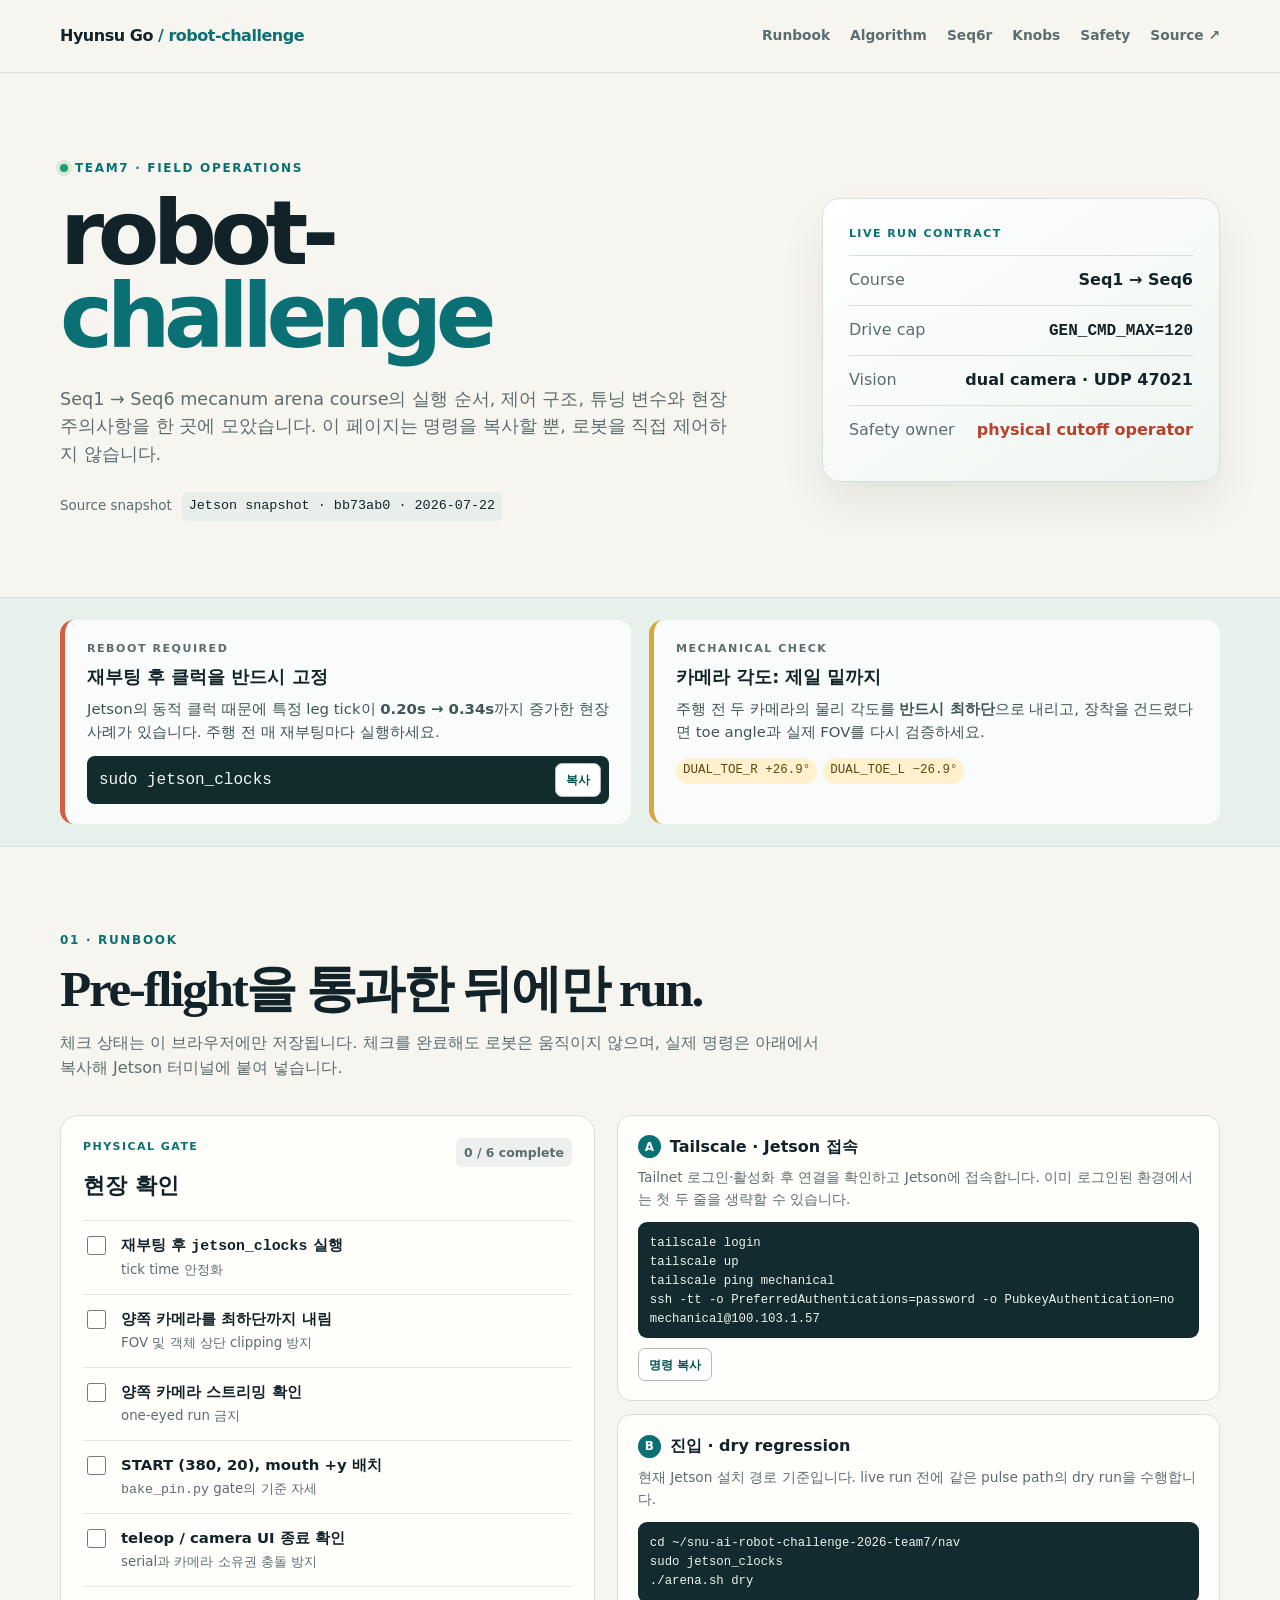
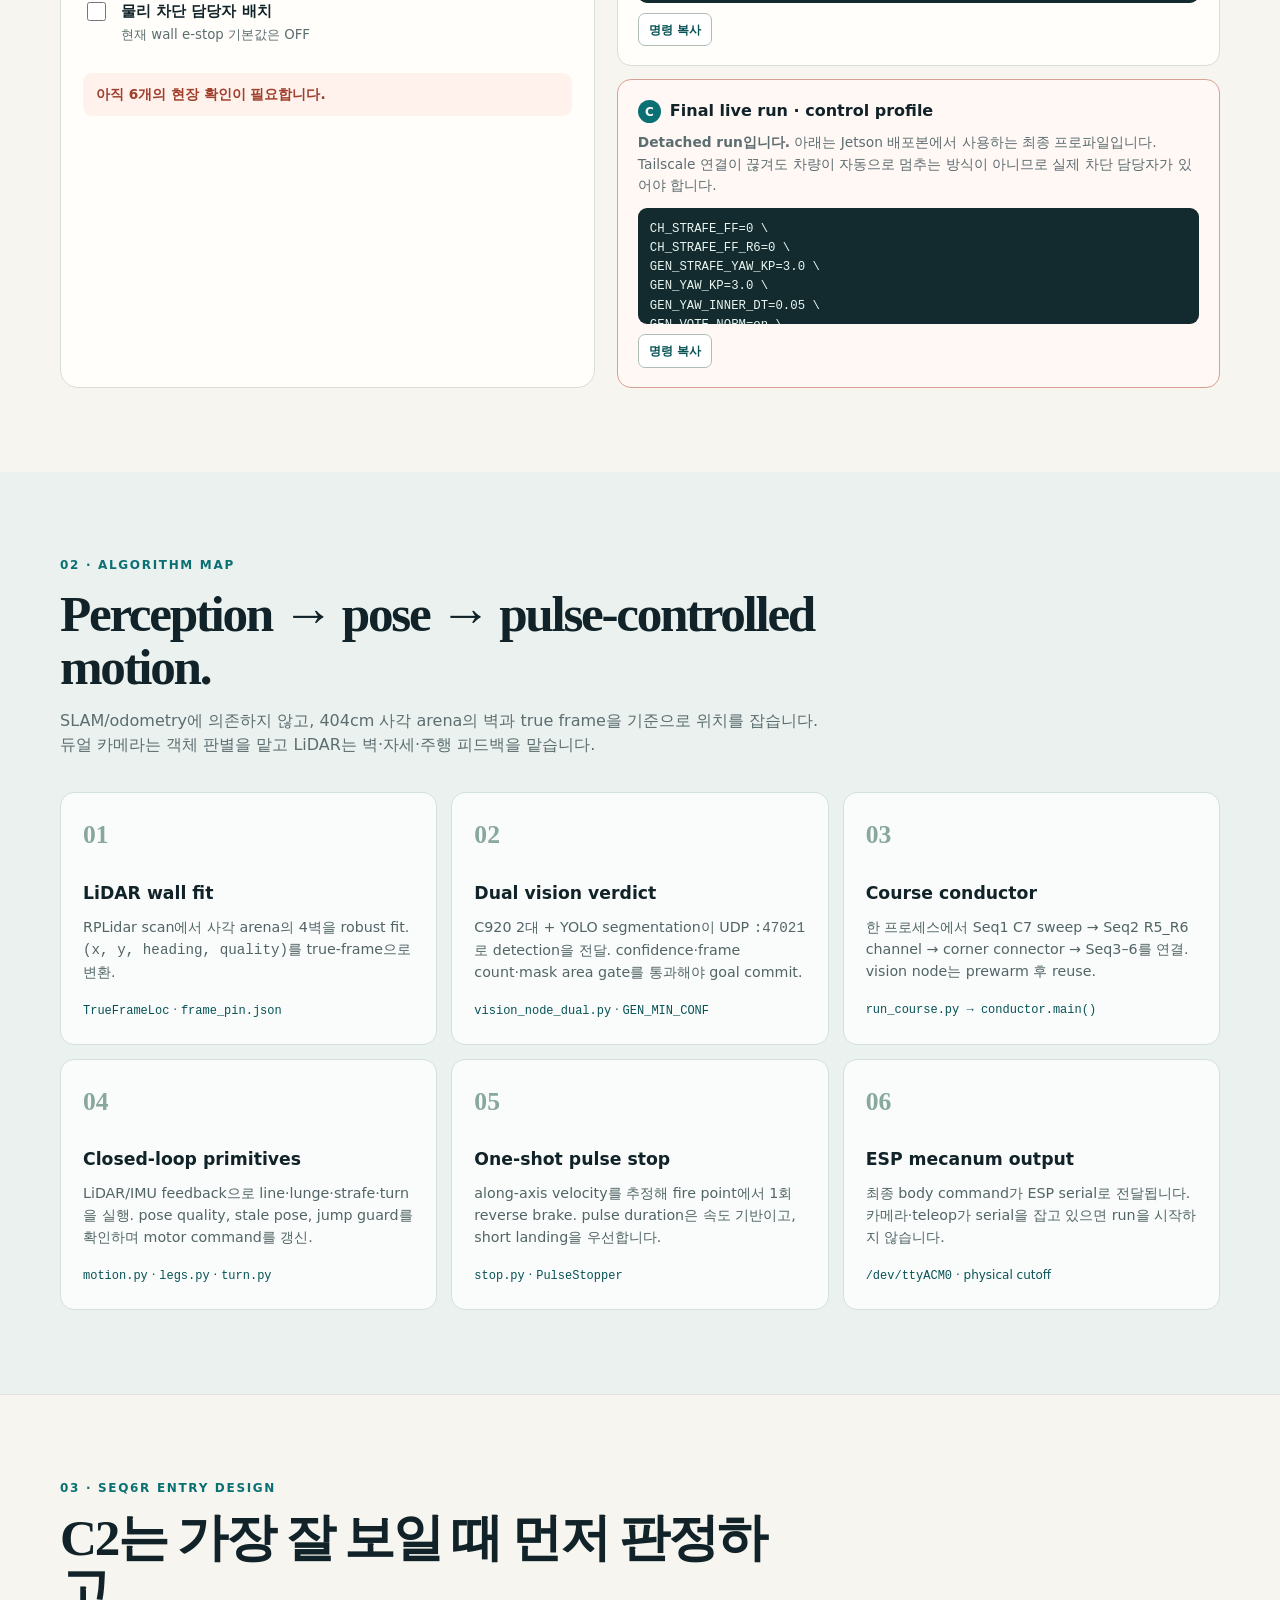
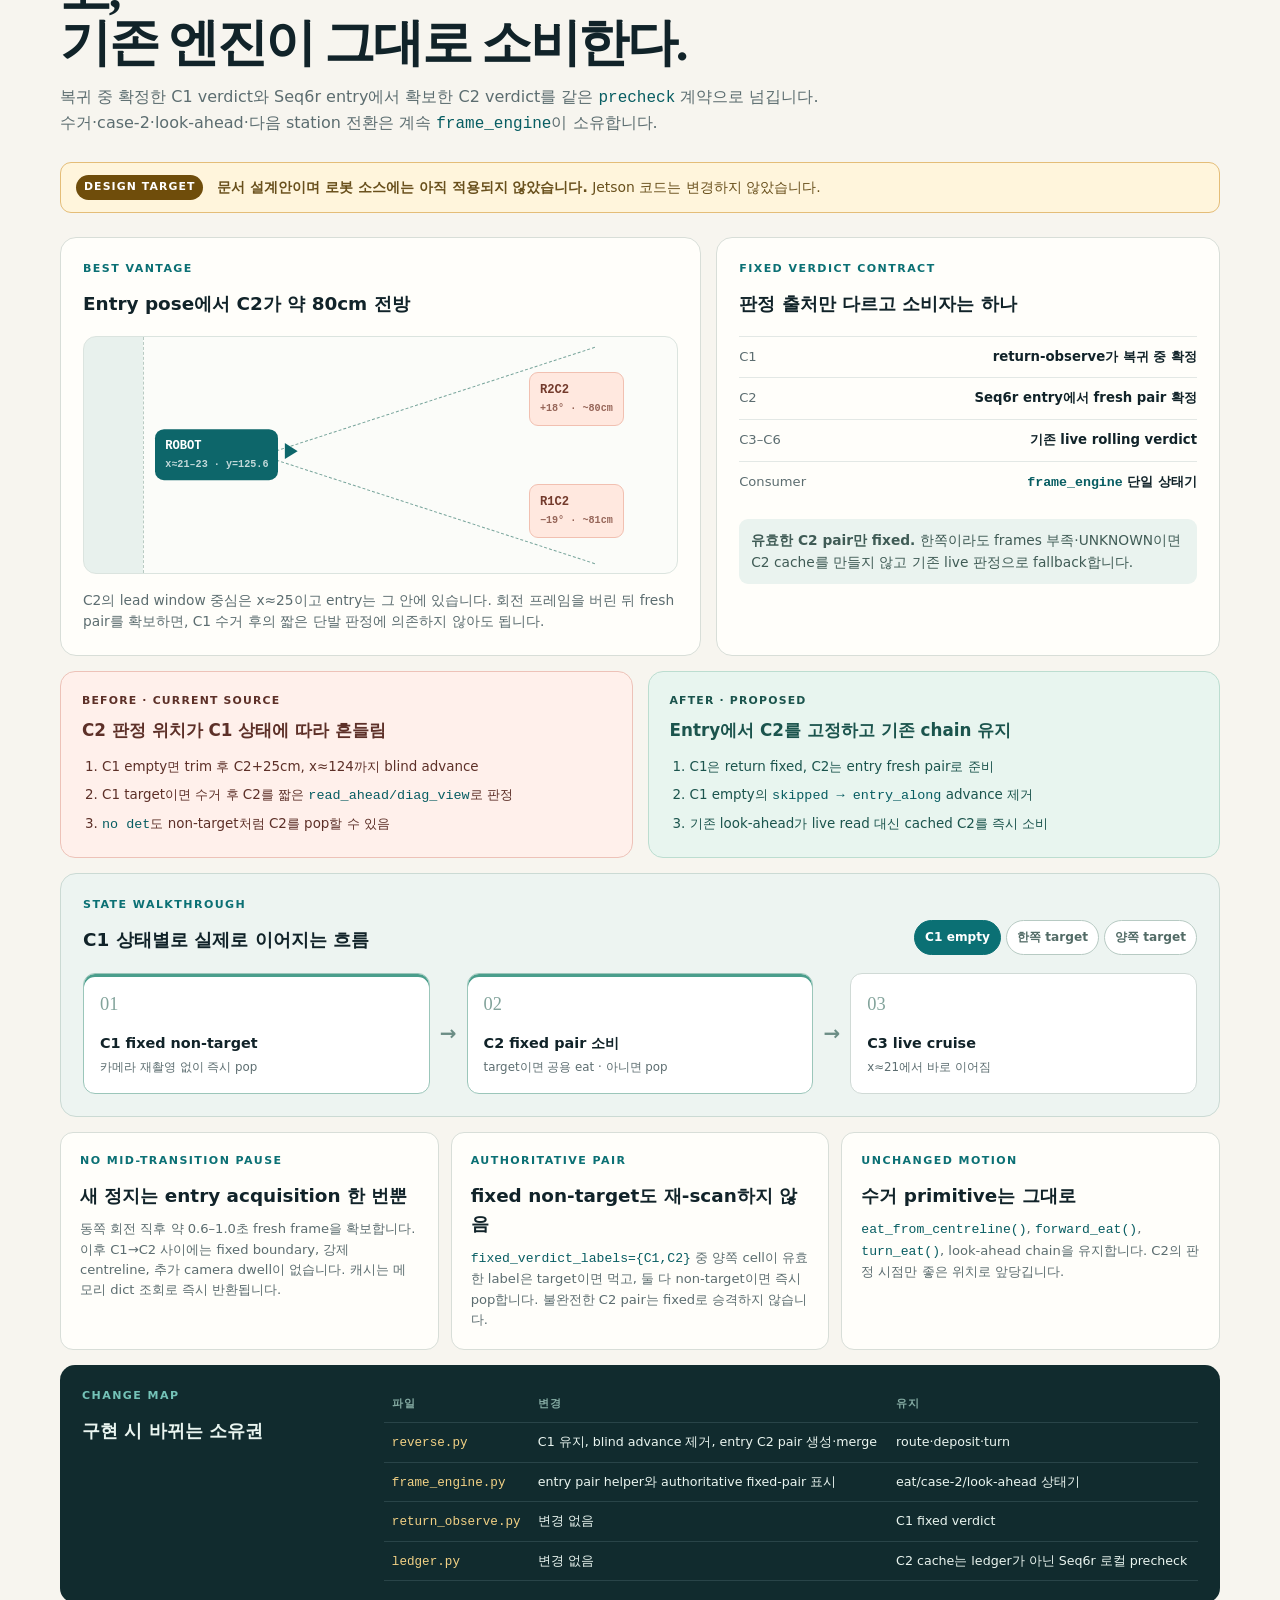
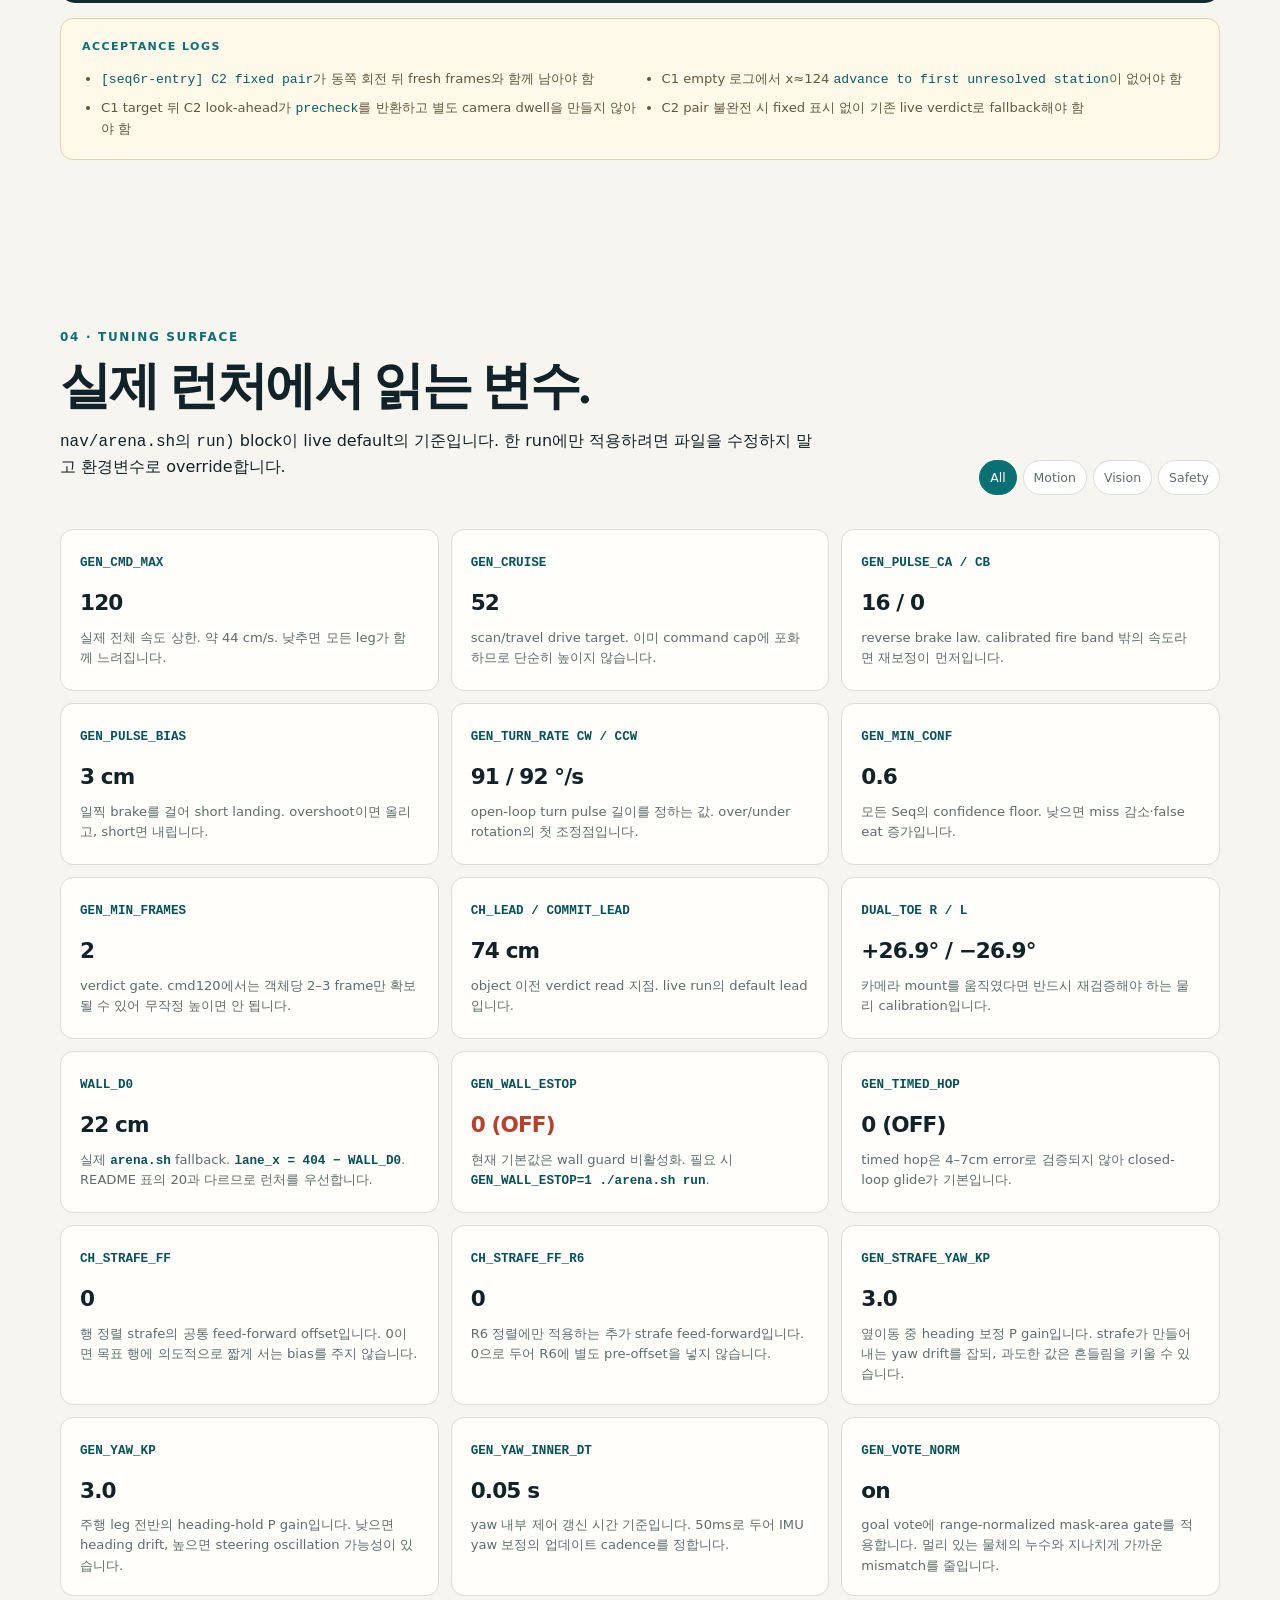
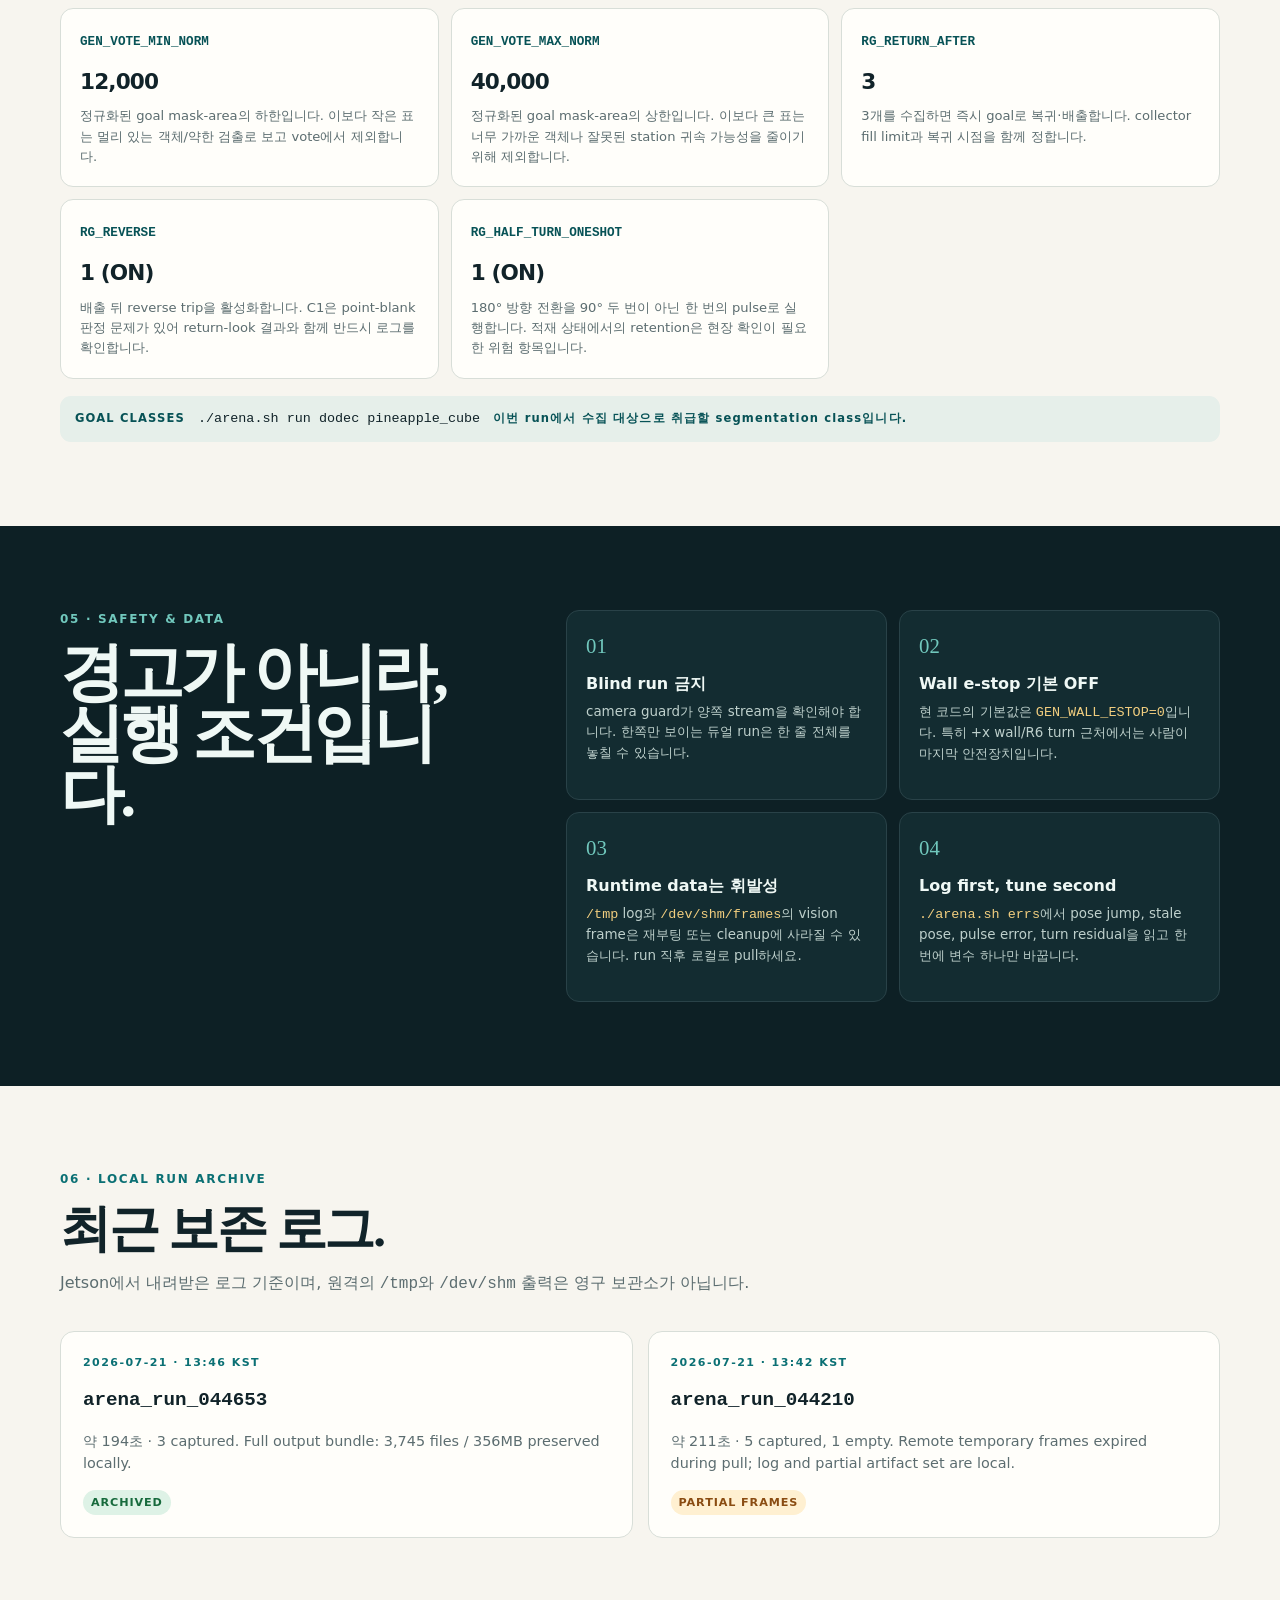
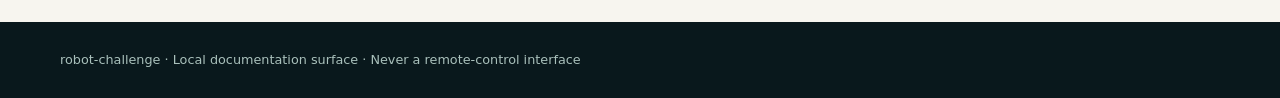
==== robot-dashboard/index.html @ 0654bdcf "docs: redesign Seq6r C2 entry flow" ====
<!doctype html>
<html lang="ko">
  <head>
    <meta charset="utf-8" />
    <meta name="viewport" content="width=device-width, initial-scale=1" />
    <meta name="description" content="robot-challenge: Team7 mecanum robot runbook, control profile, and field safety checks." />
    <title>robot-challenge | Hyunsu Go</title>
    <link rel="stylesheet" href="dashboard.css" />
  </head>
  <body>
    <a class="skip-link" href="#main">본문으로 이동</a>
    <header class="topbar">
      <div class="shell topbar__inner">
        <a class="brand" href="../" aria-label="Hyunsu Go home">Hyunsu Go <span>/ robot-challenge</span></a>
        <nav aria-label="대시보드 탐색">
          <a href="#runbook">Runbook</a>
          <a href="#architecture">Algorithm</a>
          <a href="#seq6r">Seq6r</a>
          <a href="#knobs">Knobs</a>
          <a href="#safety">Safety</a>
          <a href="https://github.com/junjinyong/snu-ai-robot-challenge-2026-team7" target="_blank" rel="noreferrer">Source ↗</a>
        </nav>
      </div>
    </header>

    <main id="main">
      <section class="hero shell" aria-labelledby="hero-title">
        <div>
          <p class="eyebrow"><span class="dot dot--live"></span>TEAM7 · FIELD OPERATIONS</p>
          <h1 id="hero-title">robot-<br /><em>challenge</em></h1>
          <p class="hero__lead">Seq1 → Seq6 mecanum arena course의 실행 순서, 제어 구조, 튜닝 변수와 현장 주의사항을 한 곳에 모았습니다. 이 페이지는 명령을 복사할 뿐, 로봇을 직접 제어하지 않습니다.</p>
          <div class="source-line">
            <span>Source snapshot</span>
            <code>Jetson snapshot · bb73ab0 · 2026-07-22</code>
          </div>
        </div>
        <aside class="hero-card" aria-label="현재 런타임 계약">
          <p class="card-kicker">LIVE RUN CONTRACT</p>
          <dl>
            <div><dt>Course</dt><dd>Seq1 → Seq6</dd></div>
            <div><dt>Drive cap</dt><dd><code>GEN_CMD_MAX=120</code></dd></div>
            <div><dt>Vision</dt><dd>dual camera · UDP 47021</dd></div>
            <div><dt>Safety owner</dt><dd class="danger-text">physical cutoff operator</dd></div>
          </dl>
        </aside>
      </section>

      <section class="notice-band">
        <div class="shell notice-grid">
          <article class="notice notice--critical">
            <p class="notice__tag">REBOOT REQUIRED</p>
            <h2>재부팅 후 클럭을 반드시 고정</h2>
            <p>Jetson의 동적 클럭 때문에 특정 leg tick이 <strong>0.20s → 0.34s</strong>까지 증가한 현장 사례가 있습니다. 주행 전 매 재부팅마다 실행하세요.</p>
            <div class="inline-command"><code id="cmd-clocks">sudo jetson_clocks</code><button class="copy" data-copy="cmd-clocks">복사</button></div>
          </article>
          <article class="notice notice--camera">
            <p class="notice__tag">MECHANICAL CHECK</p>
            <h2>카메라 각도: 제일 밑까지</h2>
            <p>주행 전 두 카메라의 물리 각도를 <strong>반드시 최하단</strong>으로 내리고, 장착을 건드렸다면 toe angle과 실제 FOV를 다시 검증하세요.</p>
            <span class="chip">DUAL_TOE_R +26.9°</span><span class="chip">DUAL_TOE_L −26.9°</span>
          </article>
        </div>
      </section>

      <section id="runbook" class="section shell" aria-labelledby="runbook-title">
        <div class="section-heading">
          <p class="eyebrow">01 · RUNBOOK</p>
          <h2 id="runbook-title">Pre-flight을 통과한 뒤에만 run.</h2>
          <p>체크 상태는 이 브라우저에만 저장됩니다. 체크를 완료해도 로봇은 움직이지 않으며, 실제 명령은 아래에서 복사해 Jetson 터미널에 붙여 넣습니다.</p>
        </div>

        <div class="runbook-layout">
          <div class="checklist" data-checklist>
            <div class="checklist__header">
              <div><p class="card-kicker">PHYSICAL GATE</p><h3>현장 확인</h3></div>
              <output id="check-count">0 / 6 complete</output>
            </div>
            <label><input type="checkbox" data-check="clock" /><span><strong>재부팅 후 <code>jetson_clocks</code> 실행</strong><small>tick time 안정화</small></span></label>
            <label><input type="checkbox" data-check="camera-angle" /><span><strong>양쪽 카메라를 최하단까지 내림</strong><small>FOV 및 객체 상단 clipping 방지</small></span></label>
            <label><input type="checkbox" data-check="camera-stream" /><span><strong>양쪽 카메라 스트리밍 확인</strong><small>one-eyed run 금지</small></span></label>
            <label><input type="checkbox" data-check="start-pose" /><span><strong>START (380, 20), mouth +y 배치</strong><small><code>bake_pin.py</code> gate의 기준 자세</small></span></label>
            <label><input type="checkbox" data-check="teleop" /><span><strong>teleop / camera UI 종료 확인</strong><small>serial과 카메라 소유권 충돌 방지</small></span></label>
            <label><input type="checkbox" data-check="cutoff" /><span><strong>물리 차단 담당자 배치</strong><small>현재 wall e-stop 기본값은 OFF</small></span></label>
            <p id="run-gate" class="run-gate" role="status">아직 현장 확인이 필요합니다.</p>
          </div>

          <div class="command-stack">
            <article class="command-card">
              <div><span class="step">A</span><h3>Tailscale · Jetson 접속</h3></div>
              <p>Tailnet 로그인·활성화 후 연결을 확인하고 Jetson에 접속합니다. 이미 로그인된 환경에서는 첫 두 줄을 생략할 수 있습니다.</p>
              <pre id="cmd-connect"><code>tailscale login
tailscale up
tailscale ping mechanical
ssh -tt -o PreferredAuthentications=password -o PubkeyAuthentication=no mechanical@100.103.1.57</code></pre>
              <button class="copy" data-copy="cmd-connect">명령 복사</button>
            </article>
            <article class="command-card">
              <div><span class="step">B</span><h3>진입 · dry regression</h3></div>
              <p>현재 Jetson 설치 경로 기준입니다. live run 전에 같은 pulse path의 dry run을 수행합니다.</p>
              <pre id="cmd-dry"><code>cd ~/snu-ai-robot-challenge-2026-team7/nav
sudo jetson_clocks
./arena.sh dry</code></pre>
              <button class="copy" data-copy="cmd-dry">명령 복사</button>
            </article>
            <article class="command-card command-card--live">
              <div><span class="step">C</span><h3>Final live run · control profile</h3></div>
              <p><strong>Detached run입니다.</strong> 아래는 Jetson 배포본에서 사용하는 최종 프로파일입니다. Tailscale 연결이 끊겨도 차량이 자동으로 멈추는 방식이 아니므로 실제 차단 담당자가 있어야 합니다.</p>
              <pre id="cmd-live"><code>CH_STRAFE_FF=0 \
CH_STRAFE_FF_R6=0 \
GEN_STRAFE_YAW_KP=3.0 \
GEN_YAW_KP=3.0 \
GEN_YAW_INNER_DT=0.05 \
GEN_VOTE_NORM=on \
GEN_VOTE_MIN_NORM=12000 \
GEN_VOTE_MAX_NORM=40000 \
RG_RETURN_AFTER=3 \
RG_REVERSE=1 \
RG_HALF_TURN_ONESHOT=1 \
./arena.sh run dodec pineapple_cube

# monitor / graceful stop
./arena.sh tail
./arena.sh errs
./arena.sh stop</code></pre>
              <button class="copy" data-copy="cmd-live">명령 복사</button>
            </article>
          </div>
        </div>
      </section>

      <section id="architecture" class="section section--tint" aria-labelledby="architecture-title">
        <div class="shell">
          <div class="section-heading">
            <p class="eyebrow">02 · ALGORITHM MAP</p>
            <h2 id="architecture-title">Perception → pose → pulse-controlled motion.</h2>
            <p>SLAM/odometry에 의존하지 않고, 404cm 사각 arena의 벽과 true frame을 기준으로 위치를 잡습니다. 듀얼 카메라는 객체 판별을 맡고 LiDAR는 벽·자세·주행 피드백을 맡습니다.</p>
          </div>
          <ol class="architecture-flow">
            <li><span class="flow-num">01</span><div><h3>LiDAR wall fit</h3><p>RPLidar scan에서 사각 arena의 4벽을 robust fit. <code>(x, y, heading, quality)</code>를 true-frame으로 변환.</p><small><code>TrueFrameLoc</code> · <code>frame_pin.json</code></small></div></li>
            <li><span class="flow-num">02</span><div><h3>Dual vision verdict</h3><p>C920 2대 + YOLO segmentation이 UDP <code>:47021</code>로 detection을 전달. confidence·frame count·mask area gate를 통과해야 goal commit.</p><small><code>vision_node_dual.py</code> · <code>GEN_MIN_CONF</code></small></div></li>
            <li><span class="flow-num">03</span><div><h3>Course conductor</h3><p>한 프로세스에서 Seq1 C7 sweep → Seq2 R5_R6 channel → corner connector → Seq3–6를 연결. vision node는 prewarm 후 reuse.</p><small><code>run_course.py → conductor.main()</code></small></div></li>
            <li><span class="flow-num">04</span><div><h3>Closed-loop primitives</h3><p>LiDAR/IMU feedback으로 line·lunge·strafe·turn을 실행. pose quality, stale pose, jump guard를 확인하며 motor command를 갱신.</p><small><code>motion.py</code> · <code>legs.py</code> · <code>turn.py</code></small></div></li>
            <li><span class="flow-num">05</span><div><h3>One-shot pulse stop</h3><p>along-axis velocity를 추정해 fire point에서 1회 reverse brake. pulse duration은 속도 기반이고, short landing을 우선합니다.</p><small><code>stop.py</code> · <code>PulseStopper</code></small></div></li>
            <li><span class="flow-num">06</span><div><h3>ESP mecanum output</h3><p>최종 body command가 ESP serial로 전달됩니다. 카메라·teleop가 serial을 잡고 있으면 run을 시작하지 않습니다.</p><small><code>/dev/ttyACM0</code> · physical cutoff</small></div></li>
          </ol>
        </div>
      </section>

      <section id="seq6r" class="section seq6r-section" aria-labelledby="seq6r-title">
        <div class="shell">
          <div class="section-heading">
            <p class="eyebrow">03 · SEQ6R ENTRY DESIGN</p>
            <h2 id="seq6r-title">C2는 가장 잘 보일 때 먼저 판정하고,<br />기존 엔진이 그대로 소비한다.</h2>
            <p>복귀 중 확정한 C1 verdict와 Seq6r entry에서 확보한 C2 verdict를 같은 <code>precheck</code> 계약으로 넘깁니다. 수거·case-2·look-ahead·다음 station 전환은 계속 <code>frame_engine</code>이 소유합니다.</p>
          </div>

          <div class="design-status" role="note">
            <span>DESIGN TARGET</span>
            <p><strong>문서 설계안이며 로봇 소스에는 아직 적용되지 않았습니다.</strong> Jetson 코드는 변경하지 않았습니다.</p>
          </div>

          <div class="seq6r-entry-grid">
            <article class="entry-geometry">
              <p class="card-kicker">BEST VANTAGE</p>
              <h3>Entry pose에서 C2가 약 80cm 전방</h3>
              <div class="arena-mini" aria-label="Seq6r entry에서 R1C2와 R2C2의 위치 관계">
                <span class="arena-object arena-object--top">R2C2<small>+18° · ~80cm</small></span>
                <span class="arena-car">ROBOT <b>▶</b><small>x≈21–23 · y=125.6</small></span>
                <span class="arena-object arena-object--bottom">R1C2<small>−19° · ~81cm</small></span>
                <i class="sight sight--top"></i><i class="sight sight--bottom"></i>
              </div>
              <p>C2의 lead window 중심은 x≈25이고 entry는 그 안에 있습니다. 회전 프레임을 버린 뒤 fresh pair를 확보하면, C1 수거 후의 짧은 단발 판정에 의존하지 않아도 됩니다.</p>
            </article>

            <article class="verdict-contract">
              <p class="card-kicker">FIXED VERDICT CONTRACT</p>
              <h3>판정 출처만 다르고 소비자는 하나</h3>
              <dl>
                <div><dt>C1</dt><dd>return-observe가 복귀 중 확정</dd></div>
                <div><dt>C2</dt><dd>Seq6r entry에서 fresh pair 확정</dd></div>
                <div><dt>C3–C6</dt><dd>기존 live rolling verdict</dd></div>
                <div><dt>Consumer</dt><dd><code>frame_engine</code> 단일 상태기</dd></div>
              </dl>
              <p class="contract-note"><strong>유효한 C2 pair만 fixed.</strong> 한쪽이라도 frames 부족·UNKNOWN이면 C2 cache를 만들지 않고 기존 live 판정으로 fallback합니다.</p>
            </article>
          </div>

          <div class="seq6r-comparison" aria-label="Seq6r 변경 전후 비교">
            <article class="comparison comparison--before">
              <p class="comparison__label">BEFORE · CURRENT SOURCE</p>
              <h3>C2 판정 위치가 C1 상태에 따라 흔들림</h3>
              <ol>
                <li>C1 empty면 trim 후 C2+25cm, x≈124까지 blind advance</li>
                <li>C1 target이면 수거 후 C2를 짧은 <code>read_ahead/diag_view</code>로 판정</li>
                <li><code>no det</code>도 non-target처럼 C2를 pop할 수 있음</li>
              </ol>
            </article>
            <article class="comparison comparison--after">
              <p class="comparison__label">AFTER · PROPOSED</p>
              <h3>Entry에서 C2를 고정하고 기존 chain 유지</h3>
              <ol>
                <li>C1은 return fixed, C2는 entry fresh pair로 준비</li>
                <li>C1 empty의 <code>skipped → entry_along</code> advance 제거</li>
                <li>기존 look-ahead가 live read 대신 cached C2를 즉시 소비</li>
              </ol>
            </article>
          </div>

          <div class="seq6r-flow-card">
            <div class="flow-card__header">
              <div><p class="card-kicker">STATE WALKTHROUGH</p><h3>C1 상태별로 실제로 이어지는 흐름</h3></div>
              <div class="scenario-tabs" role="tablist" aria-label="C1 verdict 시나리오">
                <button class="scenario-tab is-active" role="tab" aria-selected="true" aria-controls="scenario-empty" data-seq-scenario="empty">C1 empty</button>
                <button class="scenario-tab" role="tab" aria-selected="false" aria-controls="scenario-single" data-seq-scenario="single">한쪽 target</button>
                <button class="scenario-tab" role="tab" aria-selected="false" aria-controls="scenario-double" data-seq-scenario="double">양쪽 target</button>
              </div>
            </div>

            <div id="scenario-empty" class="scenario-panel" role="tabpanel" data-seq-panel="empty">
              <div class="state-node state-node--fixed"><span>01</span><strong>C1 fixed non-target</strong><small>카메라 재촬영 없이 즉시 pop</small></div>
              <b class="state-arrow">→</b>
              <div class="state-node state-node--fixed"><span>02</span><strong>C2 fixed pair 소비</strong><small>target이면 공용 eat · 아니면 pop</small></div>
              <b class="state-arrow">→</b>
              <div class="state-node"><span>03</span><strong>C3 live cruise</strong><small>x≈21에서 바로 이어짐</small></div>
            </div>

            <div id="scenario-single" class="scenario-panel" role="tabpanel" data-seq-panel="single" hidden>
              <div class="state-node state-node--fixed"><span>01</span><strong>공용 C1 eat</strong><small>row strafe → square → +x lunge</small></div>
              <b class="state-arrow">→</b>
              <div class="state-node state-node--fixed"><span>02</span><strong>기존 C2 look-ahead</strong><small><code>_precheck</code>가 cached pair 즉시 반환</small></div>
              <b class="state-arrow">→</b>
              <div class="state-node"><span>03</span><strong>기존 chain</strong><small>forward-eat / diagonal / C3 복귀</small></div>
            </div>

            <div id="scenario-double" class="scenario-panel" role="tabpanel" data-seq-panel="double" hidden>
              <div class="state-node state-node--fixed"><span>01</span><strong>R1C1 공용 eat</strong><small>R1C2 pre-record는 cache hit</small></div>
              <b class="state-arrow">→</b>
              <div class="state-node state-node--fixed"><span>02</span><strong>case-2 R2C1</strong><small>북쪽 eat → 동쪽 복귀</small></div>
              <b class="state-arrow">→</b>
              <div class="state-node"><span>03</span><strong>C2 cached chain</strong><small>R1C2 + R2C2를 기존 로직으로 처리</small></div>
            </div>
          </div>

          <div class="seq6r-contract-grid">
            <article>
              <p class="card-kicker">NO MID-TRANSITION PAUSE</p>
              <h3>새 정지는 entry acquisition 한 번뿐</h3>
              <p>동쪽 회전 직후 약 0.6–1.0초 fresh frame을 확보합니다. 이후 C1→C2 사이에는 fixed boundary, 강제 centreline, 추가 camera dwell이 없습니다. 캐시는 메모리 dict 조회로 즉시 반환됩니다.</p>
            </article>
            <article>
              <p class="card-kicker">AUTHORITATIVE PAIR</p>
              <h3>fixed non-target도 재-scan하지 않음</h3>
              <p><code>fixed_verdict_labels={C1,C2}</code> 중 양쪽 cell이 유효한 label은 target이면 먹고, 둘 다 non-target이면 즉시 pop합니다. 불완전한 C2 pair는 fixed로 승격하지 않습니다.</p>
            </article>
            <article>
              <p class="card-kicker">UNCHANGED MOTION</p>
              <h3>수거 primitive는 그대로</h3>
              <p><code>eat_from_centreline()</code>, <code>forward_eat()</code>, <code>turn_eat()</code>, look-ahead chain을 유지합니다. C2의 판정 시점만 좋은 위치로 앞당깁니다.</p>
            </article>
          </div>

          <div class="seq6r-implementation">
            <div>
              <p class="card-kicker">CHANGE MAP</p>
              <h3>구현 시 바뀌는 소유권</h3>
            </div>
            <table>
              <thead><tr><th>파일</th><th>변경</th><th>유지</th></tr></thead>
              <tbody>
                <tr><td><code>reverse.py</code></td><td>C1 유지, blind advance 제거, entry C2 pair 생성·merge</td><td>route·deposit·turn</td></tr>
                <tr><td><code>frame_engine.py</code></td><td>entry pair helper와 authoritative fixed-pair 표시</td><td>eat/case-2/look-ahead 상태기</td></tr>
                <tr><td><code>return_observe.py</code></td><td>변경 없음</td><td>C1 fixed verdict</td></tr>
                <tr><td><code>ledger.py</code></td><td>변경 없음</td><td>C2 cache는 ledger가 아닌 Seq6r 로컬 precheck</td></tr>
              </tbody>
            </table>
          </div>

          <div class="seq6r-checks">
            <p class="card-kicker">ACCEPTANCE LOGS</p>
            <ul>
              <li><code>[seq6r-entry] C2 fixed pair</code>가 동쪽 회전 뒤 fresh frames와 함께 남아야 함</li>
              <li>C1 empty 로그에서 x≈124 <code>advance to first unresolved station</code>이 없어야 함</li>
              <li>C1 target 뒤 C2 look-ahead가 <code>precheck</code>를 반환하고 별도 camera dwell을 만들지 않아야 함</li>
              <li>C2 pair 불완전 시 fixed 표시 없이 기존 live verdict로 fallback해야 함</li>
            </ul>
          </div>
        </div>
      </section>

      <section id="knobs" class="section shell" aria-labelledby="knobs-title">
        <div class="section-heading section-heading--row">
          <div><p class="eyebrow">04 · TUNING SURFACE</p><h2 id="knobs-title">실제 런처에서 읽는 변수.</h2><p><code>nav/arena.sh</code>의 <code>run)</code> block이 live default의 기준입니다. 한 run에만 적용하려면 파일을 수정하지 말고 환경변수로 override합니다.</p></div>
          <div class="filter-group" role="group" aria-label="변수 범주 필터">
            <button class="filter is-active" data-filter="all">All</button>
            <button class="filter" data-filter="motion">Motion</button>
            <button class="filter" data-filter="vision">Vision</button>
            <button class="filter" data-filter="safety">Safety</button>
          </div>
        </div>
        <div class="knob-grid" id="knob-grid">
          <article class="knob" data-kind="motion"><code>GEN_CMD_MAX</code><strong>120</strong><p>실제 전체 속도 상한. 약 44 cm/s. 낮추면 모든 leg가 함께 느려집니다.</p></article>
          <article class="knob" data-kind="motion"><code>GEN_CRUISE</code><strong>52</strong><p>scan/travel drive target. 이미 command cap에 포화하므로 단순히 높이지 않습니다.</p></article>
          <article class="knob" data-kind="motion"><code>GEN_PULSE_CA / CB</code><strong>16 / 0</strong><p>reverse brake law. calibrated fire band 밖의 속도라면 재보정이 먼저입니다.</p></article>
          <article class="knob" data-kind="motion"><code>GEN_PULSE_BIAS</code><strong>3 cm</strong><p>일찍 brake를 걸어 short landing. overshoot이면 올리고, short면 내립니다.</p></article>
          <article class="knob" data-kind="motion"><code>GEN_TURN_RATE CW / CCW</code><strong>91 / 92 °/s</strong><p>open-loop turn pulse 길이를 정하는 값. over/under rotation의 첫 조정점입니다.</p></article>
          <article class="knob" data-kind="vision"><code>GEN_MIN_CONF</code><strong>0.6</strong><p>모든 Seq의 confidence floor. 낮으면 miss 감소·false eat 증가입니다.</p></article>
          <article class="knob" data-kind="vision"><code>GEN_MIN_FRAMES</code><strong>2</strong><p>verdict gate. cmd120에서는 객체당 2–3 frame만 확보될 수 있어 무작정 높이면 안 됩니다.</p></article>
          <article class="knob" data-kind="vision"><code>CH_LEAD / COMMIT_LEAD</code><strong>74 cm</strong><p>object 이전 verdict read 지점. live run의 default lead입니다.</p></article>
          <article class="knob" data-kind="vision"><code>DUAL_TOE R / L</code><strong>+26.9° / −26.9°</strong><p>카메라 mount를 움직였다면 반드시 재검증해야 하는 물리 calibration입니다.</p></article>
          <article class="knob" data-kind="motion"><code>WALL_D0</code><strong>22 cm</strong><p>실제 <code>arena.sh</code> fallback. <code>lane_x = 404 − WALL_D0</code>. README 표의 20과 다르므로 런처를 우선합니다.</p></article>
          <article class="knob" data-kind="safety"><code>GEN_WALL_ESTOP</code><strong class="danger-text">0 (OFF)</strong><p>현재 기본값은 wall guard 비활성화. 필요 시 <code>GEN_WALL_ESTOP=1 ./arena.sh run</code>.</p></article>
          <article class="knob" data-kind="safety"><code>GEN_TIMED_HOP</code><strong>0 (OFF)</strong><p>timed hop은 4–7cm error로 검증되지 않아 closed-loop glide가 기본입니다.</p></article>
          <article class="knob" data-kind="motion"><code>CH_STRAFE_FF</code><strong>0</strong><p>행 정렬 strafe의 공통 feed-forward offset입니다. 0이면 목표 행에 의도적으로 짧게 서는 bias를 주지 않습니다.</p></article>
          <article class="knob" data-kind="motion"><code>CH_STRAFE_FF_R6</code><strong>0</strong><p>R6 정렬에만 적용하는 추가 strafe feed-forward입니다. 0으로 두어 R6에 별도 pre-offset을 넣지 않습니다.</p></article>
          <article class="knob" data-kind="motion"><code>GEN_STRAFE_YAW_KP</code><strong>3.0</strong><p>옆이동 중 heading 보정 P gain입니다. strafe가 만들어내는 yaw drift를 잡되, 과도한 값은 흔들림을 키울 수 있습니다.</p></article>
          <article class="knob" data-kind="motion"><code>GEN_YAW_KP</code><strong>3.0</strong><p>주행 leg 전반의 heading-hold P gain입니다. 낮으면 heading drift, 높으면 steering oscillation 가능성이 있습니다.</p></article>
          <article class="knob" data-kind="motion"><code>GEN_YAW_INNER_DT</code><strong>0.05 s</strong><p>yaw 내부 제어 갱신 시간 기준입니다. 50ms로 두어 IMU yaw 보정의 업데이트 cadence를 정합니다.</p></article>
          <article class="knob" data-kind="vision"><code>GEN_VOTE_NORM</code><strong>on</strong><p>goal vote에 range-normalized mask-area gate를 적용합니다. 멀리 있는 물체의 누수와 지나치게 가까운 mismatch를 줄입니다.</p></article>
          <article class="knob" data-kind="vision"><code>GEN_VOTE_MIN_NORM</code><strong>12,000</strong><p>정규화된 goal mask-area의 하한입니다. 이보다 작은 표는 멀리 있는 객체/약한 검출로 보고 vote에서 제외합니다.</p></article>
          <article class="knob" data-kind="vision"><code>GEN_VOTE_MAX_NORM</code><strong>40,000</strong><p>정규화된 goal mask-area의 상한입니다. 이보다 큰 표는 너무 가까운 객체나 잘못된 station 귀속 가능성을 줄이기 위해 제외합니다.</p></article>
          <article class="knob" data-kind="safety"><code>RG_RETURN_AFTER</code><strong>3</strong><p>3개를 수집하면 즉시 goal로 복귀·배출합니다. collector fill limit과 복귀 시점을 함께 정합니다.</p></article>
          <article class="knob" data-kind="safety"><code>RG_REVERSE</code><strong>1 (ON)</strong><p>배출 뒤 reverse trip을 활성화합니다. C1은 point-blank 판정 문제가 있어 return-look 결과와 함께 반드시 로그를 확인합니다.</p></article>
          <article class="knob" data-kind="safety"><code>RG_HALF_TURN_ONESHOT</code><strong>1 (ON)</strong><p>180° 방향 전환을 90° 두 번이 아닌 한 번의 pulse로 실행합니다. 적재 상태에서의 retention은 현장 확인이 필요한 위험 항목입니다.</p></article>
        </div>
        <div class="override-example"><span>GOAL CLASSES</span><code>./arena.sh run dodec pineapple_cube</code><span>이번 run에서 수집 대상으로 취급할 segmentation class입니다.</span></div>
      </section>

      <section id="safety" class="section section--dark" aria-labelledby="safety-title">
        <div class="shell safety-layout">
          <div>
            <p class="eyebrow eyebrow--light">05 · SAFETY &amp; DATA</p>
            <h2 id="safety-title">경고가 아니라,<br />실행 조건입니다.</h2>
          </div>
          <div class="safety-cards">
            <article><span>01</span><h3>Blind run 금지</h3><p>camera guard가 양쪽 stream을 확인해야 합니다. 한쪽만 보이는 듀얼 run은 한 줄 전체를 놓칠 수 있습니다.</p></article>
            <article><span>02</span><h3>Wall e-stop 기본 OFF</h3><p>현 코드의 기본값은 <code>GEN_WALL_ESTOP=0</code>입니다. 특히 +x wall/R6 turn 근처에서는 사람이 마지막 안전장치입니다.</p></article>
            <article><span>03</span><h3>Runtime data는 휘발성</h3><p><code>/tmp</code> log와 <code>/dev/shm/frames</code>의 vision frame은 재부팅 또는 cleanup에 사라질 수 있습니다. run 직후 로컬로 pull하세요.</p></article>
            <article><span>04</span><h3>Log first, tune second</h3><p><code>./arena.sh errs</code>에서 pose jump, stale pose, pulse error, turn residual을 읽고 한 번에 변수 하나만 바꿉니다.</p></article>
          </div>
        </div>
      </section>

      <section class="section shell" aria-labelledby="run-history-title">
        <div class="section-heading"><p class="eyebrow">06 · LOCAL RUN ARCHIVE</p><h2 id="run-history-title">최근 보존 로그.</h2><p>Jetson에서 내려받은 로그 기준이며, 원격의 <code>/tmp</code>와 <code>/dev/shm</code> 출력은 영구 보관소가 아닙니다.</p></div>
        <div class="history-grid">
          <article><p class="card-kicker">2026-07-21 · 13:46 KST</p><h3><code>arena_run_044653</code></h3><p>약 194초 · 3 captured. Full output bundle: 3,745 files / 356MB preserved locally.</p><span class="status status--ok">ARCHIVED</span></article>
          <article><p class="card-kicker">2026-07-21 · 13:42 KST</p><h3><code>arena_run_044210</code></h3><p>약 211초 · 5 captured, 1 empty. Remote temporary frames expired during pull; log and partial artifact set are local.</p><span class="status status--warn">PARTIAL FRAMES</span></article>
        </div>
      </section>
    </main>

    <footer><div class="shell">robot-challenge · Local documentation surface · Never a remote-control interface</div></footer>
    <div id="toast" class="toast" role="status" aria-live="polite"></div>
    <script src="dashboard.js"></script>
  </body>
</html>
---- robot-dashboard/dashboard.css ----
:root { --ink:#112329; --muted:#5c6d70; --paper:#f7f5ef; --panel:#fffefa; --line:#d8ded8; --teal:#0b7074; --teal-dark:#075256; --coral:#d75a43; --gold:#d7a839; --dark:#0d2025; --radius:18px; --shell:1160px; }
* { box-sizing:border-box; }
html { scroll-behavior:smooth; }
body { margin:0; color:var(--ink); background:var(--paper); font-family:Inter, ui-sans-serif, system-ui, -apple-system, BlinkMacSystemFont, "Segoe UI", sans-serif; line-height:1.55; }
a { color:inherit; } button { font:inherit; } code, pre { font-family:"SFMono-Regular", Consolas, "Liberation Mono", monospace; }
.shell { width:min(calc(100% - 40px), var(--shell)); margin:0 auto; }.sr-only { position:absolute; width:1px; height:1px; overflow:hidden; clip:rect(0,0,0,0); white-space:nowrap; }.skip-link { position:fixed; z-index:20; top:-50px; left:20px; padding:8px 12px; background:#fff; }.skip-link:focus { top:15px; }
.topbar { position:sticky; top:0; z-index:10; background:rgba(247,245,239,.9); backdrop-filter:blur(14px); border-bottom:1px solid rgba(17,35,41,.1); }.topbar__inner { min-height:72px; display:flex; align-items:center; justify-content:space-between; gap:20px; }.brand { text-decoration:none; font-weight:760; letter-spacing:-.03em; }.brand span { color:var(--teal); }.topbar nav { display:flex; gap:20px; flex-wrap:wrap; }.topbar nav a { color:var(--muted); text-decoration:none; font-size:.86rem; font-weight:650; }.topbar nav a:hover { color:var(--teal); }
.hero { display:grid; grid-template-columns:1.45fr .82fr; align-items:center; gap:58px; padding:86px 0 76px; }.eyebrow { margin:0 0 14px; color:var(--teal); font-size:.75rem; font-weight:800; letter-spacing:.14em; }.dot { display:inline-block; width:8px; height:8px; margin-right:7px; border-radius:50%; background:var(--gold); }.dot--live { background:#16a268; box-shadow:0 0 0 4px rgba(22,162,104,.13); }.hero h1 { max-width:720px; margin:0; font-size:clamp(3rem,7vw,6.2rem); letter-spacing:-.072em; line-height:.93; }.hero h1 em { color:var(--teal); font-style:normal; }.hero__lead { max-width:680px; margin:28px 0 24px; font-size:1.1rem; color:var(--muted); }.source-line { display:flex; align-items:center; flex-wrap:wrap; gap:10px; font-size:.84rem; color:var(--muted); }.source-line code { padding:4px 7px; color:var(--ink); background:#e8efeb; border-radius:5px; }.hero-card { padding:26px; border:1px solid var(--line); border-radius:var(--radius); background:linear-gradient(145deg,#ffffff,#eef5f1); box-shadow:0 22px 45px rgba(17,35,41,.08); }.card-kicker { margin:0 0 13px; font-size:.69rem; font-weight:800; letter-spacing:.13em; color:var(--teal); }.hero-card dl { margin:0; }.hero-card dl div { display:flex; justify-content:space-between; gap:14px; padding:12px 0; border-top:1px solid var(--line); }.hero-card dt { color:var(--muted); }.hero-card dd { margin:0; font-weight:700; text-align:right; }.danger-text { color:#b6412d!important; }
.notice-band { background:#e8f0ec; border-top:1px solid #d8e2dc; border-bottom:1px solid #d8e2dc; }.notice-grid { display:grid; grid-template-columns:1fr 1fr; gap:18px; padding:22px 0; }.notice { padding:20px 22px; border-radius:14px; background:#f9fcfa; }.notice--critical { border-left:5px solid var(--coral); }.notice--camera { border-left:5px solid var(--gold); }.notice__tag { margin:0; font-size:.69rem; font-weight:850; letter-spacing:.14em; color:var(--muted); }.notice h2 { margin:7px 0; font-size:1.1rem; }.notice p:not(.notice__tag) { margin:0 0 12px; color:#425457; font-size:.93rem; }.inline-command { display:flex; align-items:center; justify-content:space-between; gap:10px; padding:7px 8px 7px 12px; background:#122b2d; color:#f3f7f5; border-radius:8px; }.inline-command code { overflow:auto; white-space:nowrap; }.chip { display:inline-block; margin-right:6px; padding:3px 7px; border-radius:999px; background:#fff1cd; color:#5d4811; font-family:monospace; font-size:.78rem; }
.section { padding:84px 0; }.section--tint { background:#eaf1ee; }.section-heading { max-width:760px; margin-bottom:34px; }.section-heading h2 { margin:0; font-family:Georgia,serif; font-size:clamp(2rem,4vw,3.35rem); line-height:1.03; letter-spacing:-.045em; }.section-heading > p:last-child { margin:15px 0 0; color:var(--muted); }.section-heading--row { max-width:none; display:flex; align-items:end; justify-content:space-between; gap:24px; }.section-heading--row > div:first-child { max-width:760px; }
.runbook-layout { display:grid; grid-template-columns:.94fr 1.06fr; gap:22px; }.checklist { padding:22px; background:var(--panel); border:1px solid var(--line); border-radius:var(--radius); }.checklist__header { display:flex; justify-content:space-between; gap:15px; align-items:start; padding-bottom:18px; }.checklist__header h3 { margin:0; font-size:1.4rem; }.checklist output { padding:5px 8px; border-radius:7px; background:#edf0ee; color:var(--muted); font-size:.78rem; font-weight:750; white-space:nowrap; }.checklist label { display:flex; gap:12px; align-items:flex-start; padding:13px 0; border-top:1px solid #e5e9e6; cursor:pointer; }.checklist input { width:19px; height:19px; margin-top:2px; accent-color:var(--teal); }.checklist strong { display:block; font-size:.93rem; }.checklist small { display:block; margin-top:2px; color:var(--muted); }.run-gate { margin:14px 0 0; padding:11px 13px; border-radius:9px; background:#fff1eb; color:#9f3f2c; font-size:.85rem; font-weight:700; }.run-gate.is-ready { background:#e3f4e9; color:#17663a; }
.command-stack { display:grid; gap:13px; }.command-card { position:relative; padding:19px 20px; border:1px solid var(--line); border-radius:14px; background:#fffefa; }.command-card--live { border-color:#d8a094; background:#fff8f4; }.command-card > div { display:flex; align-items:center; gap:9px; }.command-card h3 { margin:0; font-size:1rem; }.command-card p { margin:8px 0 12px; color:var(--muted); font-size:.86rem; }.step { display:inline-grid; place-items:center; width:23px; height:23px; border-radius:50%; background:var(--teal); color:#fff; font-size:.75rem; font-weight:800; }.command-card pre { max-height:116px; margin:0 0 10px; padding:12px; overflow:auto; border-radius:9px; background:#132b2e; color:#eaf5f0; font-size:.77rem; line-height:1.55; white-space:pre-wrap; }.copy { cursor:pointer; padding:6px 10px; border:1px solid #aebdb7; border-radius:7px; background:#fff; color:var(--teal-dark); font-size:.78rem; font-weight:750; }.copy:hover { background:#e7f3ef; }
.architecture-flow { display:grid; grid-template-columns:repeat(3,1fr); gap:14px; margin:0; padding:0; list-style:none; counter-reset:flow; }.architecture-flow li { min-height:220px; padding:22px; border:1px solid #d4e1db; border-radius:14px; background:#f9fcfa; }.flow-num { display:inline-block; margin-bottom:25px; color:#87a79f; font-family:Georgia,serif; font-size:1.6rem; font-weight:bold; }.architecture-flow h3 { margin:0; font-size:1.08rem; }.architecture-flow p { margin:9px 0 14px; color:#526466; font-size:.89rem; }.architecture-flow small { color:var(--teal-dark); font-size:.75rem; }
.seq6r-section { background:#f7f5ef; border-top:1px solid #e2e3dd; }.seq6r-section code { color:#075d62; }.design-status { display:flex; align-items:center; gap:14px; margin:-8px 0 24px; padding:12px 15px; border:1px solid #e4bd78; border-radius:11px; background:#fff5dc; }.design-status span { flex:0 0 auto; padding:4px 8px; border-radius:999px; background:#6f4d0b; color:#fff; font-size:.68rem; font-weight:850; letter-spacing:.1em; }.design-status p { margin:0; color:#69501c; font-size:.87rem; }
.seq6r-entry-grid { display:grid; grid-template-columns:1.12fr .88fr; gap:15px; }.entry-geometry,.verdict-contract { padding:22px; border:1px solid var(--line); border-radius:16px; background:var(--panel); }.seq6r-entry-grid h3,.seq6r-flow-card h3,.seq6r-contract-grid h3,.seq6r-implementation h3 { margin:0; font-size:1.15rem; }.entry-geometry > p:last-child,.contract-note { margin:16px 0 0; color:var(--muted); font-size:.86rem; }
.arena-mini { position:relative; height:238px; margin-top:17px; overflow:hidden; border-radius:13px; background:linear-gradient(90deg,#e8f1ed 0 10%,#fbfcf9 10% 100%); border:1px solid #dbe4df; }.arena-mini::before { content:""; position:absolute; left:10%; top:0; bottom:0; border-left:1px dashed #b9cbc3; }.arena-car,.arena-object { position:absolute; z-index:2; display:grid; gap:1px; padding:8px 10px; border-radius:9px; font-family:"SFMono-Regular",Consolas,monospace; font-size:.76rem; font-weight:800; }.arena-car { left:12%; top:50%; transform:translateY(-50%); background:#0d666a; color:#fff; }.arena-car b { position:absolute; right:-22px; top:50%; transform:translateY(-52%); font-size:1.15rem; color:#0d666a; }.arena-object { right:9%; color:#733a2c; background:#ffe8df; border:1px solid #f1c0b1; }.arena-object--top { top:15%; }.arena-object--bottom { bottom:15%; }.arena-mini small { font-weight:600; opacity:.75; }.sight { position:absolute; z-index:1; left:30%; width:59%; height:1px; transform-origin:left center; border-top:1px dashed #77a49b; }.sight--top { top:50%; transform:rotate(-18deg); }.sight--bottom { top:50%; transform:rotate(18deg); }
.verdict-contract dl { margin:17px 0 0; }.verdict-contract dl div { display:flex; justify-content:space-between; gap:16px; padding:10px 0; border-top:1px solid #e3e8e5; }.verdict-contract dt { color:var(--muted); font-size:.82rem; }.verdict-contract dd { margin:0; text-align:right; font-size:.83rem; font-weight:750; }.contract-note { padding:11px 12px; border-radius:9px; background:#eaf3ef; color:#3f5b55; }
.seq6r-comparison { display:grid; grid-template-columns:1fr 1fr; gap:15px; margin-top:15px; }.comparison { padding:21px; border-radius:15px; }.comparison--before { color:#5d3028; background:#fff0eb; border:1px solid #edc2b8; }.comparison--after { color:#1b544d; background:#e8f5ef; border:1px solid #bcddd0; }.comparison__label { margin:0 0 8px; font-size:.68rem; font-weight:850; letter-spacing:.11em; }.comparison h3 { margin:0; font-size:1.05rem; }.comparison ol { margin:14px 0 0; padding-left:20px; font-size:.84rem; }.comparison li + li { margin-top:7px; }
.seq6r-flow-card { margin-top:15px; padding:22px; border:1px solid #cbdad4; border-radius:16px; background:#edf4f1; }.flow-card__header { display:flex; align-items:flex-end; justify-content:space-between; gap:20px; }.scenario-tabs { display:flex; gap:5px; flex-wrap:wrap; }.scenario-tab { padding:7px 10px; cursor:pointer; border:1px solid #b7cac3; border-radius:999px; color:#526b66; background:#fff; font-size:.76rem; font-weight:750; }.scenario-tab.is-active { color:#fff; border-color:var(--teal); background:var(--teal); }.scenario-panel { display:grid; grid-template-columns:1fr auto 1fr auto 1fr; align-items:stretch; gap:10px; margin-top:18px; }.scenario-panel[hidden] { display:none; }.state-node { min-height:112px; padding:16px; border:1px solid #d0dad6; border-radius:12px; background:#fff; }.state-node--fixed { border-color:#9bc6ba; box-shadow:inset 0 3px 0 #4a9e8c; }.state-node span { display:block; margin-bottom:14px; color:#82a39b; font-family:Georgia,serif; font-size:1.15rem; }.state-node strong,.state-node small { display:block; }.state-node strong { font-size:.9rem; }.state-node small { margin-top:4px; color:var(--muted); font-size:.74rem; }.state-arrow { align-self:center; color:#6b8d85; font-size:1.25rem; }
.seq6r-contract-grid { display:grid; grid-template-columns:repeat(3,1fr); gap:12px; margin-top:15px; }.seq6r-contract-grid article { padding:19px; border:1px solid var(--line); border-radius:13px; background:var(--panel); }.seq6r-contract-grid p:last-child { margin:9px 0 0; color:var(--muted); font-size:.82rem; }
.seq6r-implementation { display:grid; grid-template-columns:.34fr 1fr; gap:25px; align-items:start; margin-top:15px; padding:22px; border-radius:15px; color:#eaf5f0; background:#112b2e; }.seq6r-implementation .card-kicker { color:#74c3b8; }.seq6r-implementation table { width:100%; border-collapse:collapse; font-size:.79rem; }.seq6r-implementation th,.seq6r-implementation td { padding:9px 8px; text-align:left; border-bottom:1px solid #294448; vertical-align:top; }.seq6r-implementation th { color:#84aaa2; font-size:.68rem; letter-spacing:.08em; }.seq6r-implementation code { color:#f2d185; }.seq6r-checks { margin-top:15px; padding:19px 21px; border:1px solid #e2d4af; border-radius:13px; background:#fff9e9; }.seq6r-checks ul { display:grid; grid-template-columns:1fr 1fr; gap:8px 24px; margin:0; padding-left:19px; color:#62583e; font-size:.82rem; }
.filter-group { display:flex; gap:6px; flex-wrap:wrap; }.filter { padding:7px 10px; border:1px solid var(--line); border-radius:999px; color:var(--muted); background:#fff; font-size:.78rem; cursor:pointer; }.filter.is-active { color:#fff; border-color:var(--teal); background:var(--teal); }.knob-grid { display:grid; grid-template-columns:repeat(3,1fr); gap:12px; }.knob { min-height:162px; padding:19px; border:1px solid var(--line); border-radius:13px; background:var(--panel); }.knob[hidden] { display:none; }.knob code { color:var(--teal-dark); font-size:.79rem; font-weight:800; }.knob strong { display:block; margin:12px 0 8px; font-size:1.35rem; letter-spacing:-.04em; }.knob p { margin:0; color:var(--muted); font-size:.82rem; }.override-example { display:flex; align-items:center; gap:13px; flex-wrap:wrap; margin-top:17px; padding:13px 15px; border-radius:11px; background:#e6efea; }.override-example > span { color:var(--teal-dark); font-size:.72rem; font-weight:850; letter-spacing:.1em; }.override-example > code:not(.sr-only) { overflow:auto; font-size:.84rem; }
.section--dark { color:#eff8f5; background:var(--dark); }.eyebrow--light { color:#71c8bd; }.safety-layout { display:grid; grid-template-columns:.8fr 1.2fr; gap:70px; }.safety-layout h2 { margin:0; font-family:Georgia,serif; font-size:clamp(2.3rem,5vw,4.5rem); line-height:.95; letter-spacing:-.06em; }.safety-cards { display:grid; grid-template-columns:1fr 1fr; gap:12px; }.safety-cards article { min-height:190px; padding:19px; border:1px solid #294248; border-radius:13px; background:#132c31; }.safety-cards span { color:#71c8bd; font-family:Georgia,serif; font-size:1.3rem; }.safety-cards h3 { margin:9px 0 5px; font-size:1rem; }.safety-cards p { margin:0; color:#bed0cc; font-size:.84rem; }.safety-cards code { color:#f2ce7f; }
.history-grid { display:grid; grid-template-columns:1fr 1fr; gap:15px; }.history-grid article { padding:22px; border:1px solid var(--line); border-radius:14px; background:var(--panel); }.history-grid h3 { margin:0; font-size:1.2rem; }.history-grid p:not(.card-kicker) { color:var(--muted); font-size:.9rem; }.status { display:inline-block; padding:4px 8px; border-radius:999px; font-size:.7rem; font-weight:850; letter-spacing:.08em; }.status--ok { color:#176a3c; background:#def2e6; }.status--warn { color:#8a4c12; background:#fff0d1; }
footer { padding:28px 0; background:#09181c; color:#a9c0bb; font-size:.8rem; }.toast { position:fixed; right:20px; bottom:20px; transform:translateY(20px); padding:10px 14px; border-radius:9px; background:#122b2e; color:#fff; font-size:.85rem; opacity:0; transition:.18s ease; pointer-events:none; }.toast.is-visible { transform:translateY(0); opacity:1; }
@media (max-width:900px) { .hero,.runbook-layout,.safety-layout,.seq6r-entry-grid,.seq6r-implementation { grid-template-columns:1fr; }.architecture-flow,.knob-grid { grid-template-columns:repeat(2,1fr); }.seq6r-contract-grid { grid-template-columns:1fr; }.hero { padding-top:58px; gap:30px; }.section-heading--row,.flow-card__header { align-items:start; flex-direction:column; }.safety-layout { gap:35px; } }
@media (max-width:620px) { .shell { width:min(calc(100% - 28px),var(--shell)); }.topbar__inner { min-height:64px; align-items:flex-start; flex-direction:column; padding:12px 0; }.topbar nav { gap:12px; }.topbar nav a { font-size:.74rem; }.notice-grid,.architecture-flow,.knob-grid,.history-grid,.safety-cards,.seq6r-comparison { grid-template-columns:1fr; }.scenario-panel { grid-template-columns:1fr; }.state-arrow { transform:rotate(90deg); justify-self:center; }.seq6r-checks ul { grid-template-columns:1fr; }.design-status { align-items:flex-start; flex-direction:column; }.section { padding:58px 0; }.hero h1 { font-size:3.2rem; }.notice { padding:17px; } }
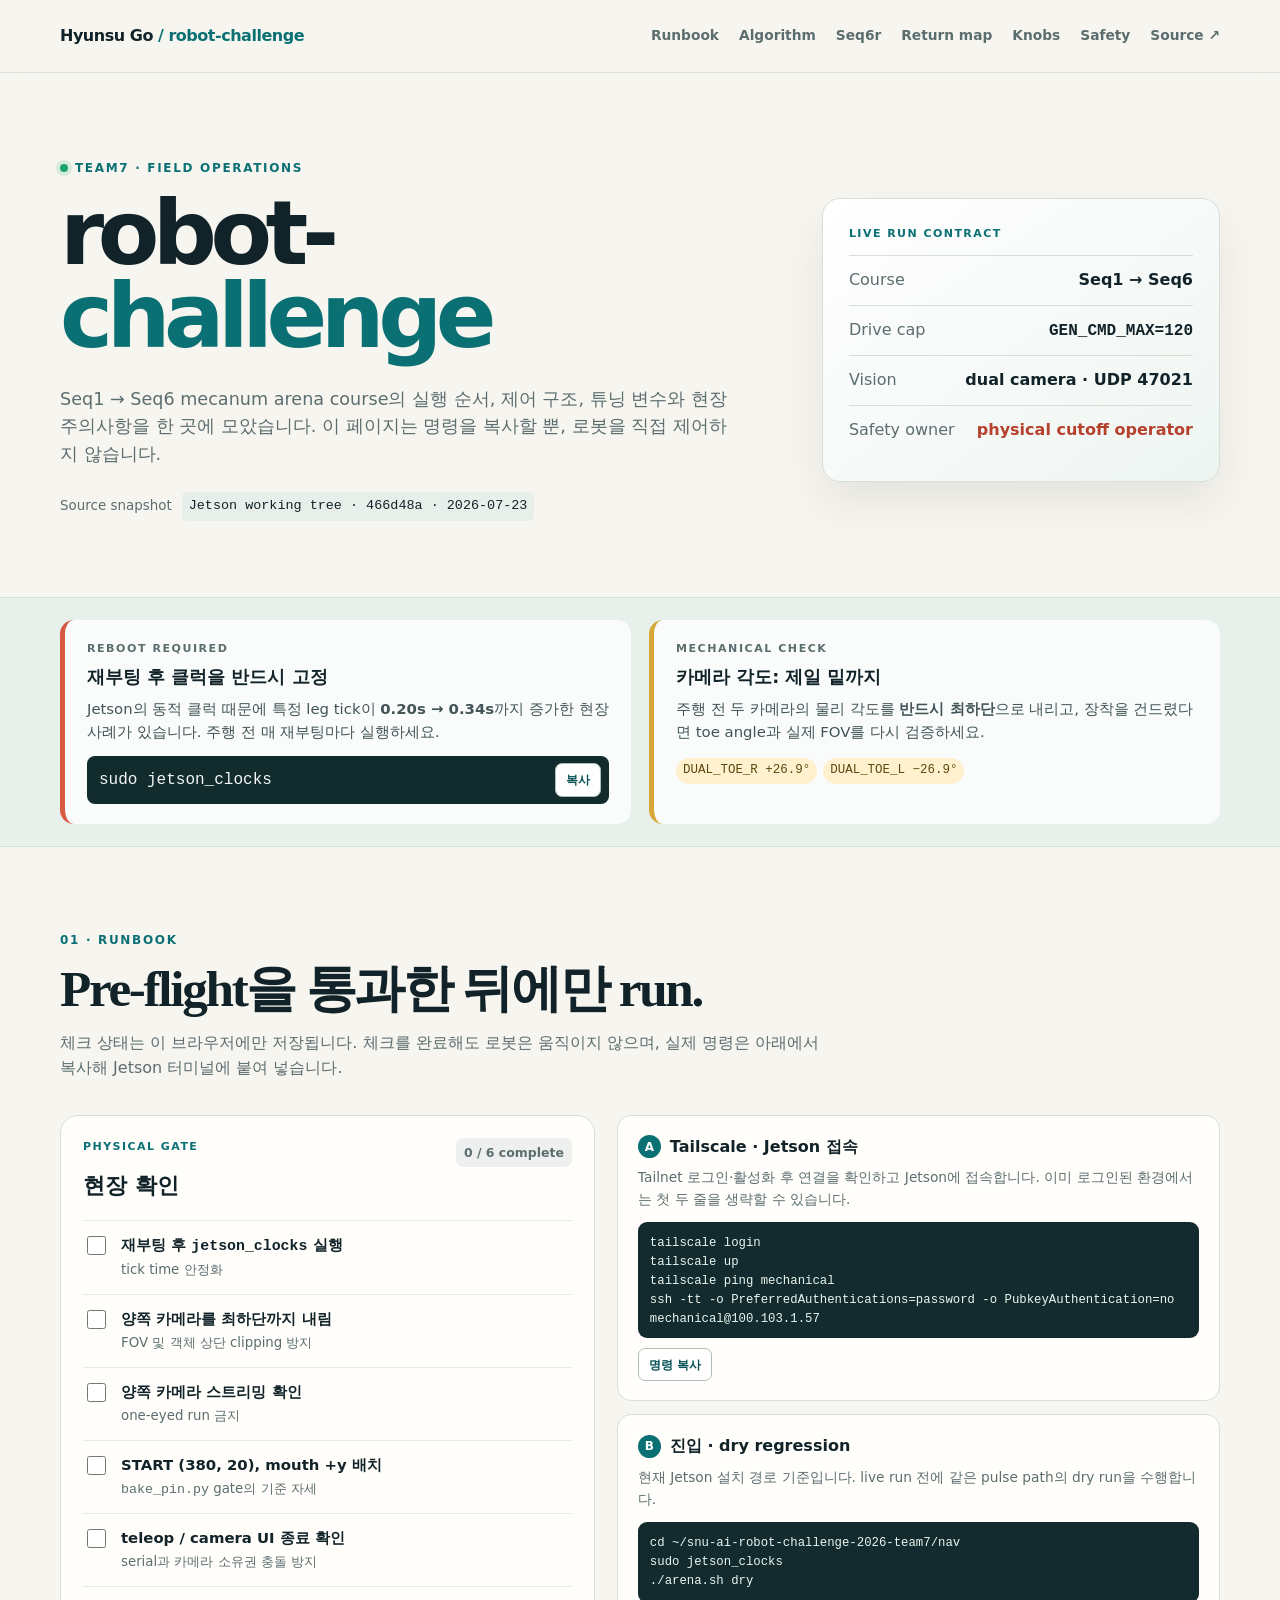
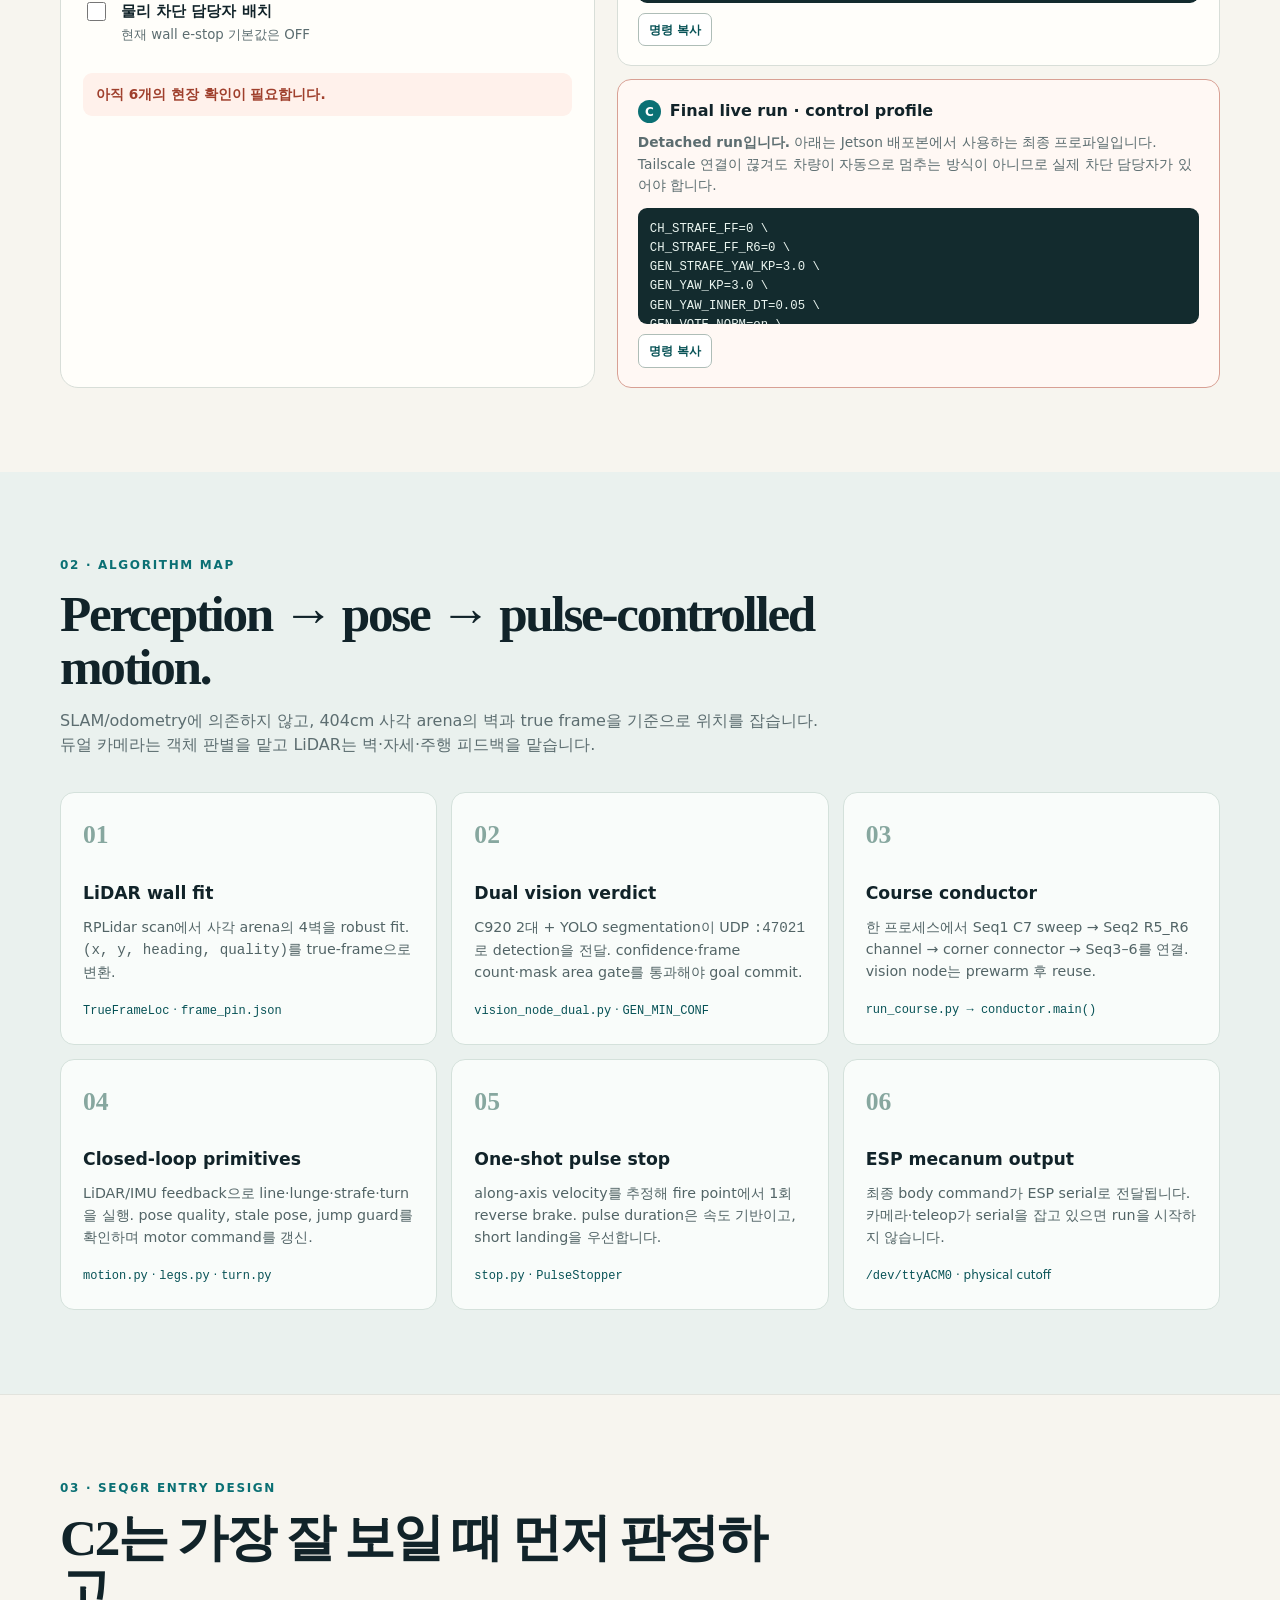
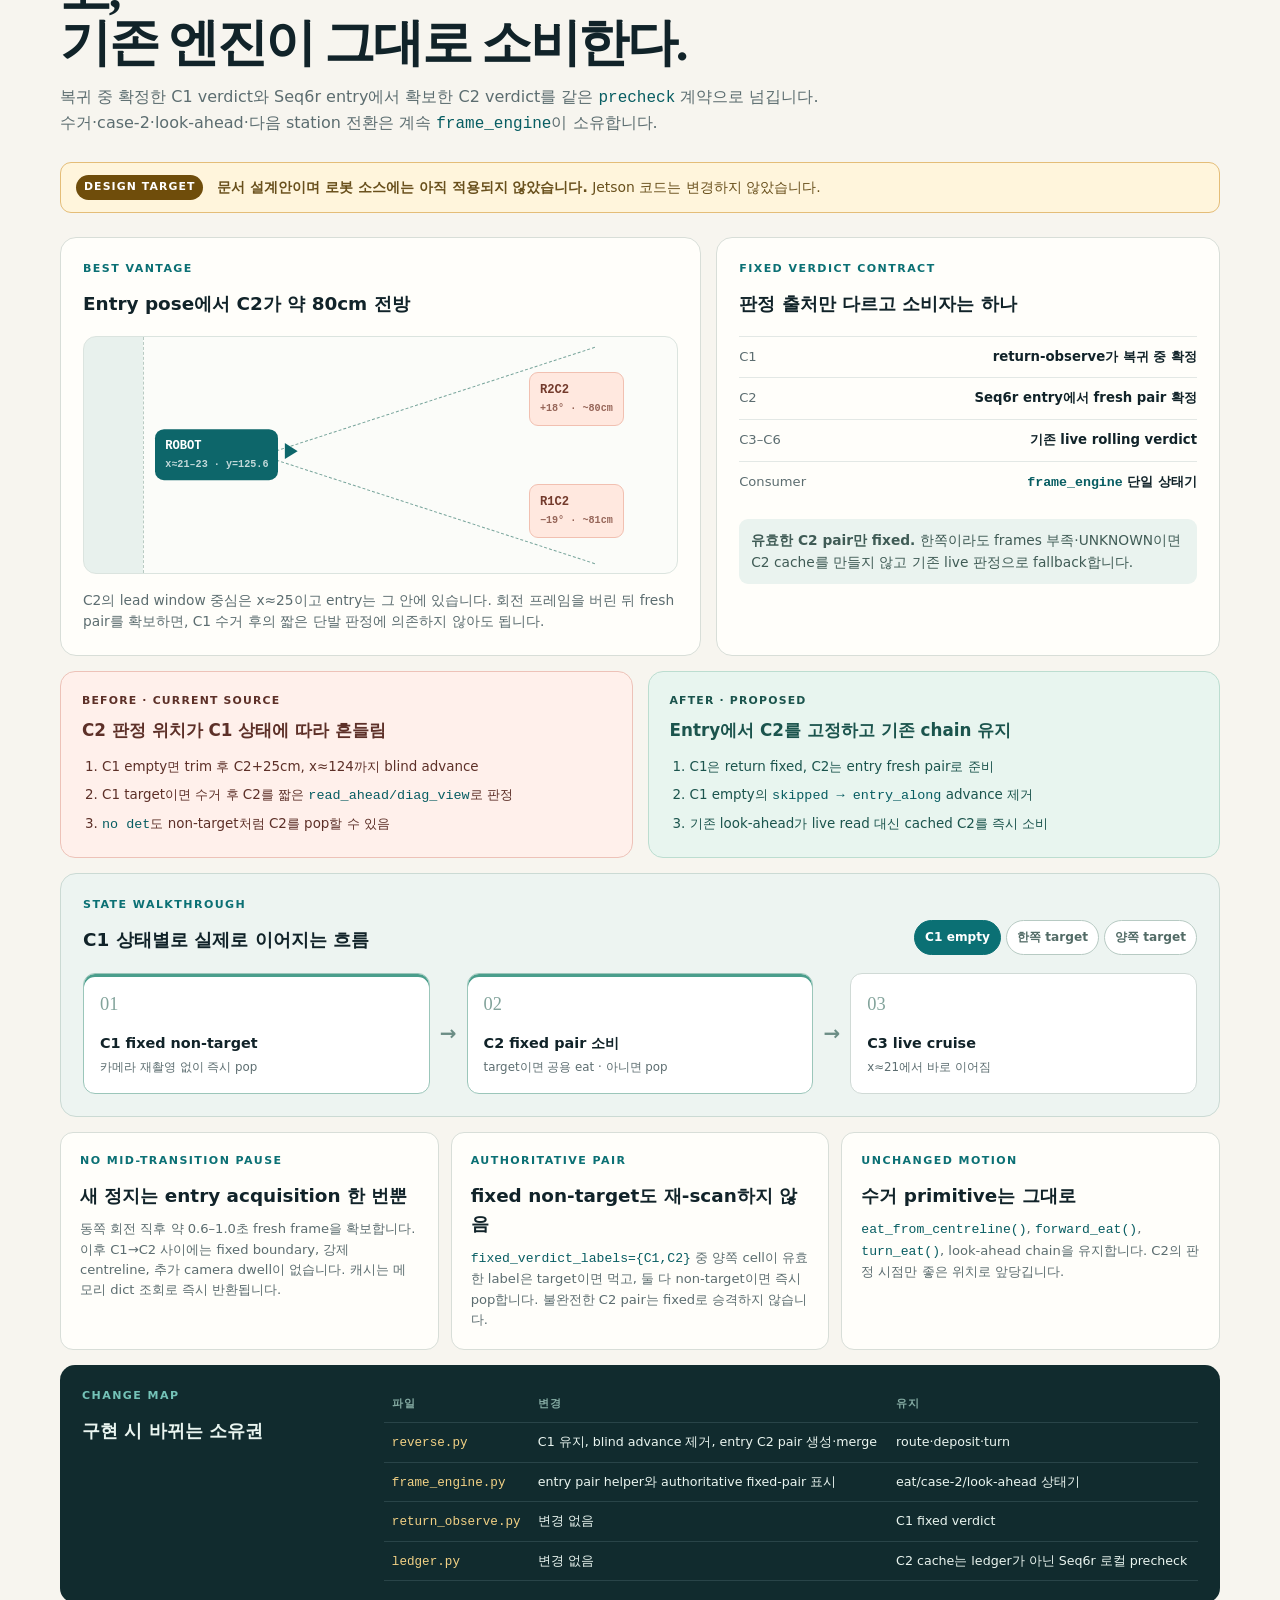
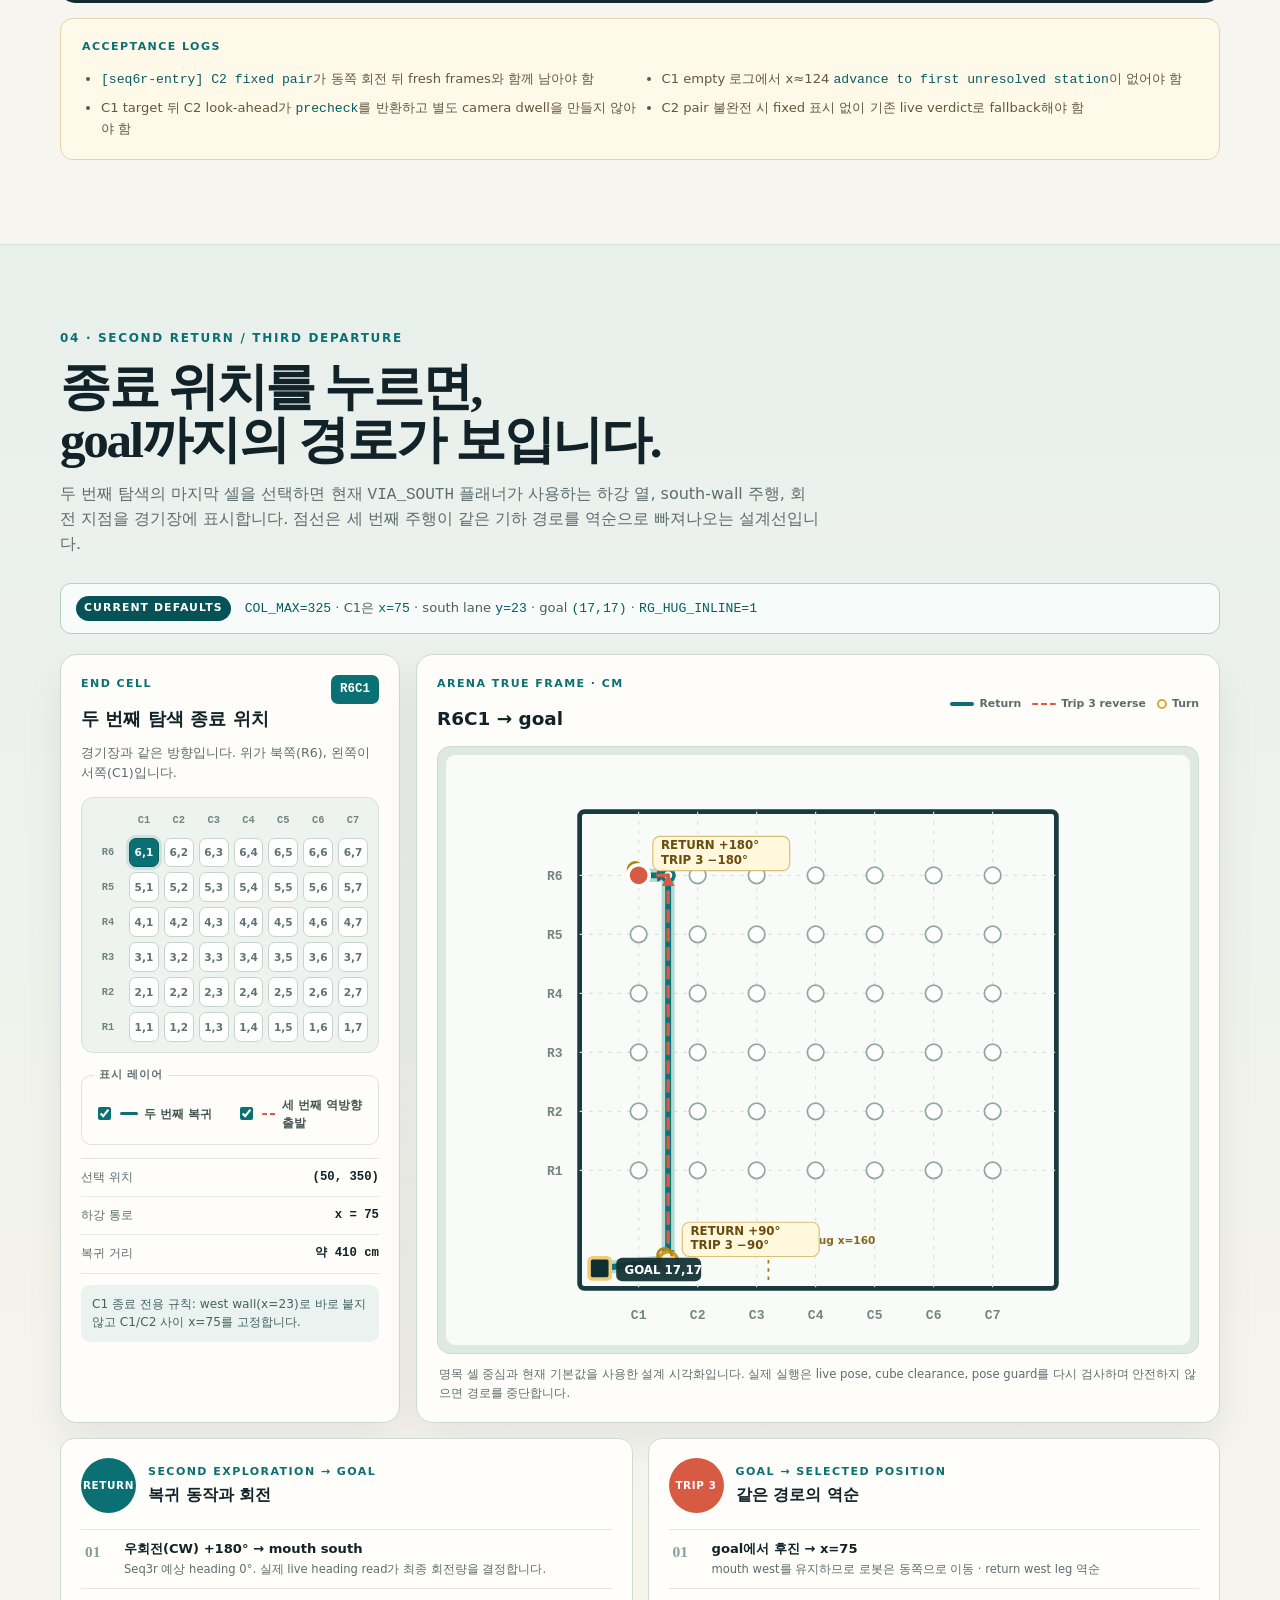
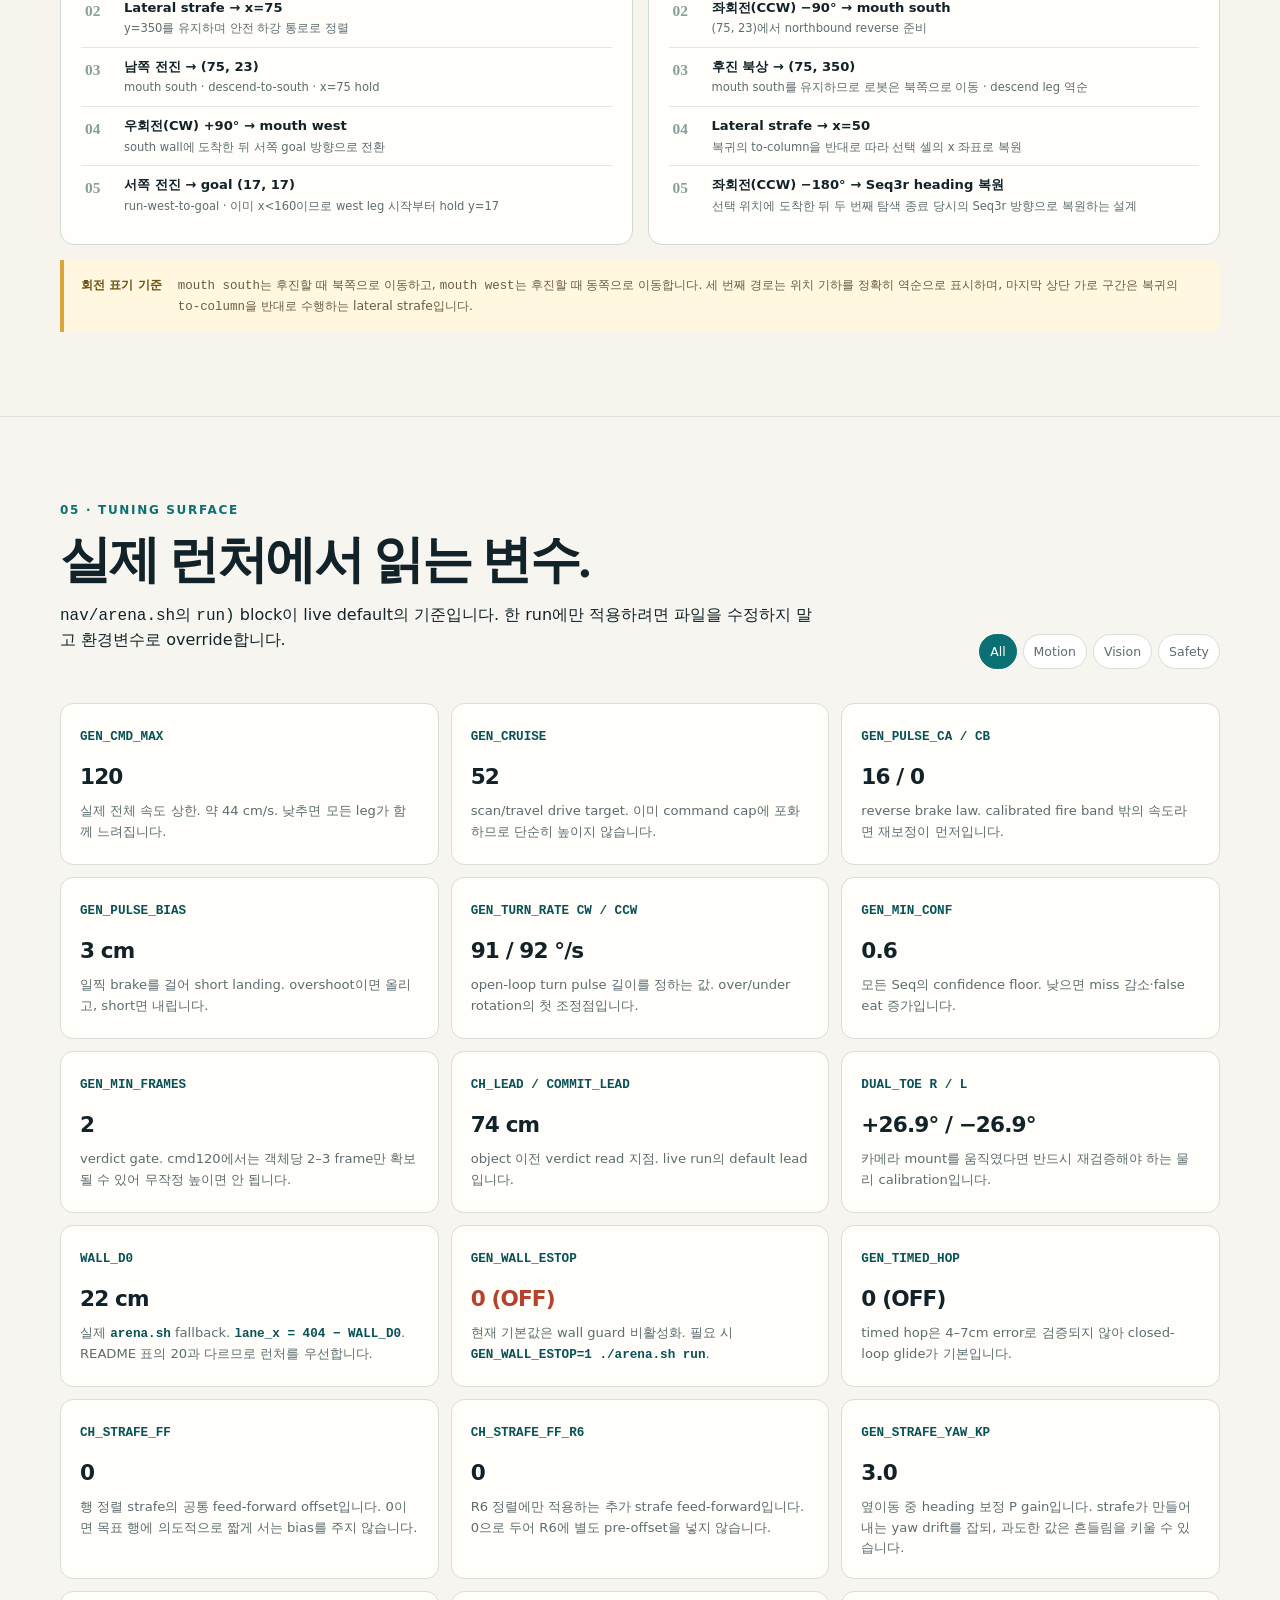
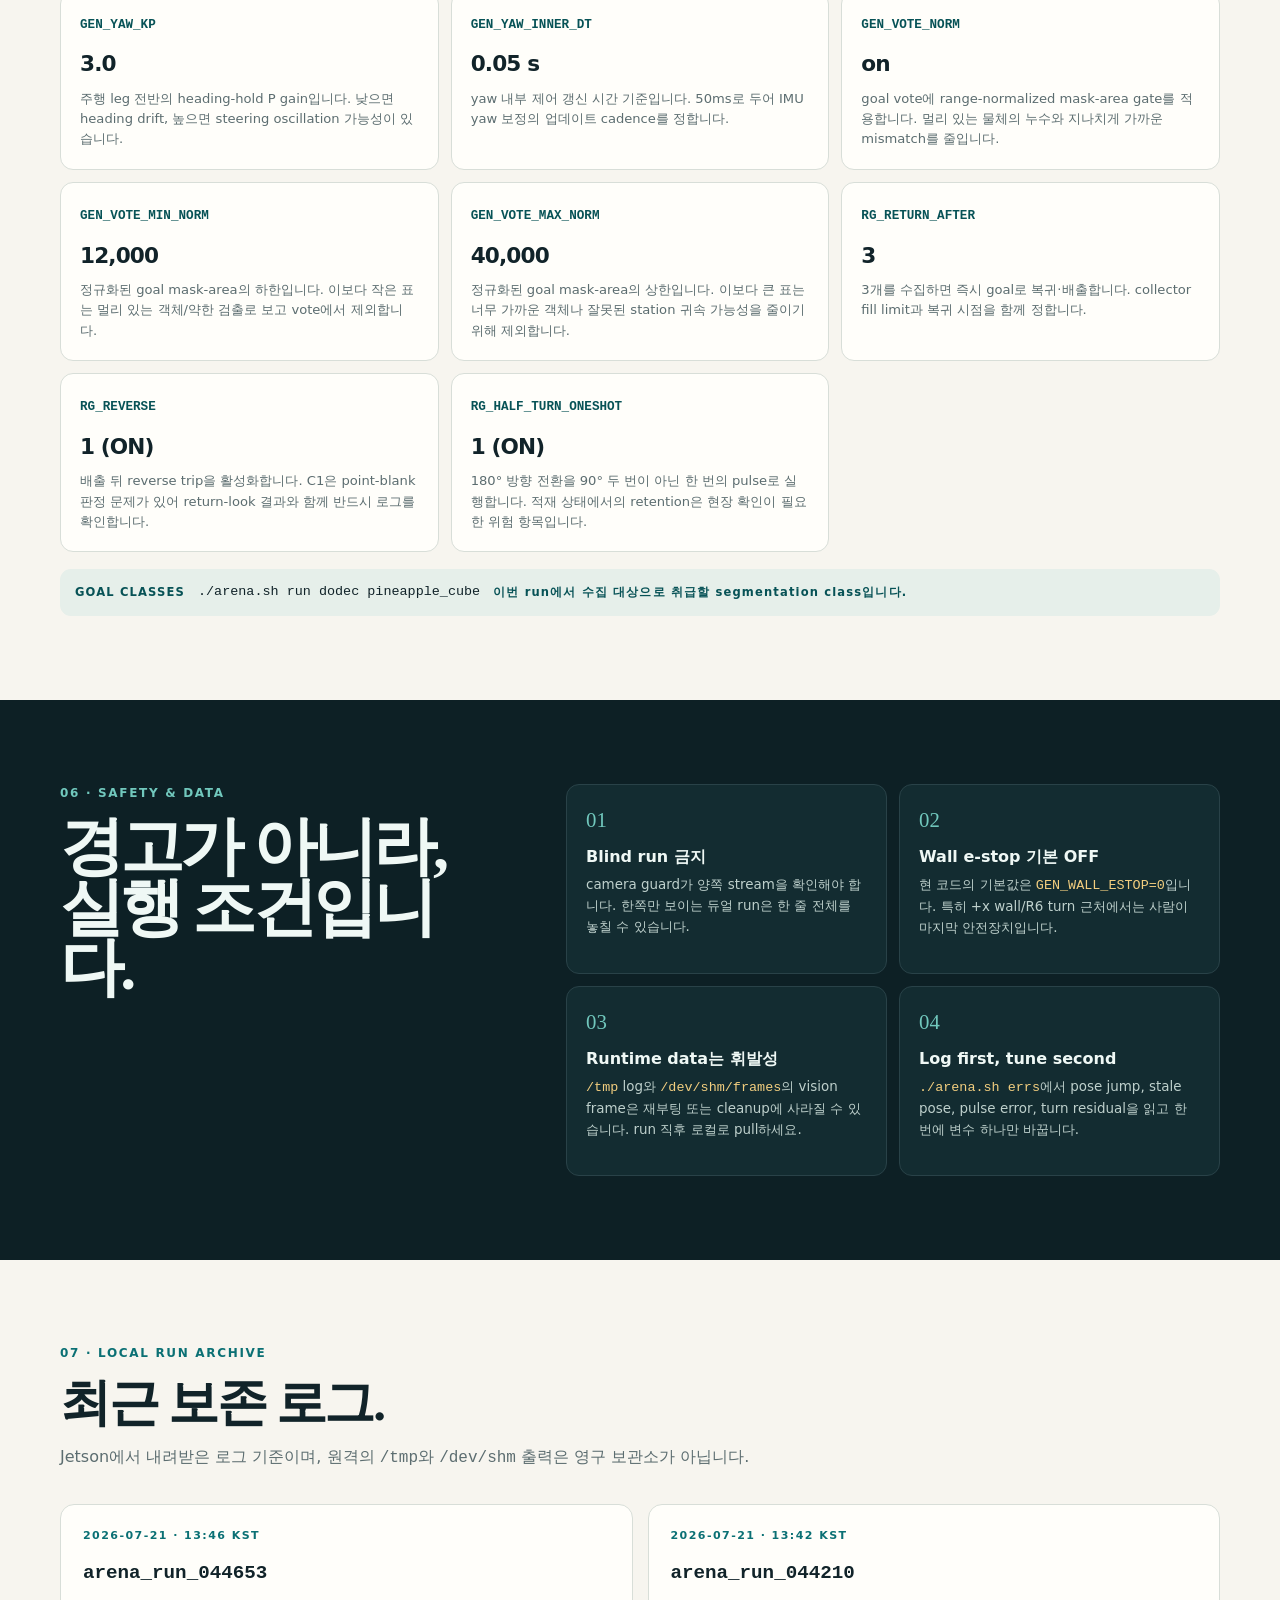
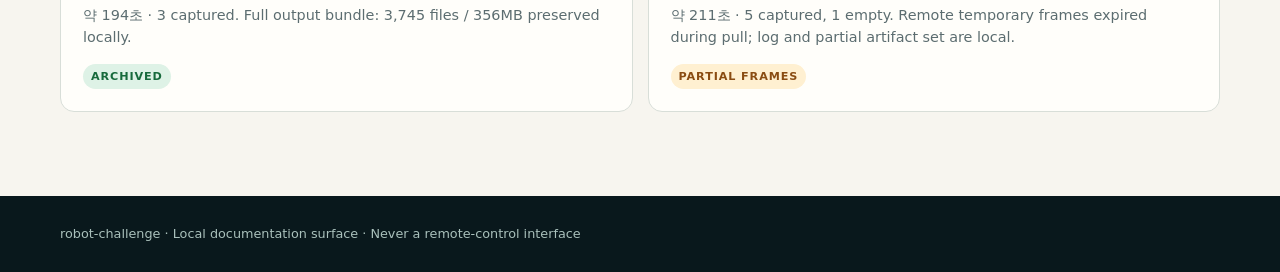
==== commit bf8e49bc: "Add interactive return route map" ====
--- a/robot-dashboard/index.html
+++ b/robot-dashboard/index.html
@@ -16,6 +16,7 @@
           <a href="#runbook">Runbook</a>
           <a href="#architecture">Algorithm</a>
           <a href="#seq6r">Seq6r</a>
+          <a href="#return-map">Return map</a>
           <a href="#knobs">Knobs</a>
           <a href="#safety">Safety</a>
           <a href="https://github.com/junjinyong/snu-ai-robot-challenge-2026-team7" target="_blank" rel="noreferrer">Source ↗</a>
@@ -31,7 +32,7 @@
           <p class="hero__lead">Seq1 → Seq6 mecanum arena course의 실행 순서, 제어 구조, 튜닝 변수와 현장 주의사항을 한 곳에 모았습니다. 이 페이지는 명령을 복사할 뿐, 로봇을 직접 제어하지 않습니다.</p>
           <div class="source-line">
             <span>Source snapshot</span>
-            <code>Jetson snapshot · bb73ab0 · 2026-07-22</code>
+            <code>Jetson working tree · 466d48a · 2026-07-23</code>
           </div>
         </div>
         <aside class="hero-card" aria-label="현재 런타임 계약">
@@ -287,9 +288,94 @@
         </div>
       </section>
 
+      <section id="return-map" class="section return-map-section" aria-labelledby="return-map-title" data-return-map>
+        <div class="shell">
+          <div class="section-heading">
+            <p class="eyebrow">04 · SECOND RETURN / THIRD DEPARTURE</p>
+            <h2 id="return-map-title">종료 위치를 누르면,<br />goal까지의 경로가 보입니다.</h2>
+            <p>두 번째 탐색의 마지막 셀을 선택하면 현재 <code>VIA_SOUTH</code> 플래너가 사용하는 하강 열, south-wall 주행, 회전 지점을 경기장에 표시합니다. 점선은 세 번째 주행이 같은 기하 경로를 역순으로 빠져나오는 설계선입니다.</p>
+          </div>
+
+          <div class="return-map-status" role="note">
+            <span>CURRENT DEFAULTS</span>
+            <p><code>COL_MAX=325</code> · C1은 <code>x=75</code> · south lane <code>y=23</code> · goal <code>(17,17)</code> · <code>RG_HUG_INLINE=1</code></p>
+          </div>
+
+          <div class="return-map-layout">
+            <aside class="return-map-controls" aria-labelledby="return-cell-title">
+              <div class="return-map-controls__head">
+                <div>
+                  <p class="card-kicker">END CELL</p>
+                  <h3 id="return-cell-title">두 번째 탐색 종료 위치</h3>
+                </div>
+                <output id="return-selected-cell">R6C1</output>
+              </div>
+              <p class="return-map-help">경기장과 같은 방향입니다. 위가 북쪽(R6), 왼쪽이 서쪽(C1)입니다.</p>
+              <div id="return-cell-grid" class="return-cell-grid" role="grid" aria-label="두 번째 탐색 종료 셀 선택"></div>
+
+              <fieldset class="return-layer-controls">
+                <legend>표시 레이어</legend>
+                <label><input type="checkbox" data-route-layer="return" checked /> <span class="route-swatch route-swatch--return"></span>두 번째 복귀</label>
+                <label><input type="checkbox" data-route-layer="third" checked /> <span class="route-swatch route-swatch--third"></span>세 번째 역방향 출발</label>
+              </fieldset>
+
+              <div class="return-map-facts">
+                <div><span>선택 위치</span><strong id="return-start-coord">(50, 350)</strong></div>
+                <div><span>하강 통로</span><strong id="return-descent-lane">x = 75</strong></div>
+                <div><span>복귀 거리</span><strong id="return-distance">—</strong></div>
+              </div>
+              <p id="return-lane-reason" class="return-lane-reason"></p>
+            </aside>
+
+            <article class="return-arena-card">
+              <div class="return-arena-card__head">
+                <div>
+                  <p class="card-kicker">ARENA TRUE FRAME · CM</p>
+                  <h3><span id="return-map-cell-name">R6C1</span> → goal</h3>
+                </div>
+                <div class="return-legend" aria-label="경로 범례">
+                  <span><i class="legend-line legend-line--return"></i>Return</span>
+                  <span><i class="legend-line legend-line--third"></i>Trip 3 reverse</span>
+                  <span><i class="legend-turn"></i>Turn</span>
+                </div>
+              </div>
+              <div class="return-arena-wrap">
+                <svg id="return-arena-svg" class="return-arena" viewBox="0 0 500 500" role="img" aria-labelledby="return-arena-title return-arena-desc">
+                  <title id="return-arena-title">선택 위치에서 goal까지의 복귀 경로</title>
+                  <desc id="return-arena-desc">R6C1에서 C1과 C2 사이 통로로 이동한 뒤 남쪽 벽으로 내려오고 서쪽으로 회전해 goal로 진입하는 경로입니다.</desc>
+                </svg>
+              </div>
+              <p class="return-map-caveat">명목 셀 중심과 현재 기본값을 사용한 설계 시각화입니다. 실제 실행은 live pose, cube clearance, pose guard를 다시 검사하며 안전하지 않으면 경로를 중단합니다.</p>
+            </article>
+          </div>
+
+          <div class="return-instructions">
+            <article>
+              <div class="instruction-head">
+                <span class="route-badge route-badge--return">RETURN</span>
+                <div><p class="card-kicker">SECOND EXPLORATION → GOAL</p><h3>복귀 동작과 회전</h3></div>
+              </div>
+              <ol id="return-route-steps" class="route-step-list"></ol>
+            </article>
+            <article>
+              <div class="instruction-head">
+                <span class="route-badge route-badge--third">TRIP 3</span>
+                <div><p class="card-kicker">GOAL → SELECTED POSITION</p><h3>같은 경로의 역순</h3></div>
+              </div>
+              <ol id="third-route-steps" class="route-step-list"></ol>
+            </article>
+          </div>
+
+          <div class="return-mechanism-note">
+            <strong>회전 표기 기준</strong>
+            <p><code>mouth south</code>는 후진할 때 북쪽으로 이동하고, <code>mouth west</code>는 후진할 때 동쪽으로 이동합니다. 세 번째 경로는 위치 기하를 정확히 역순으로 표시하며, 마지막 상단 가로 구간은 복귀의 <code>to-column</code>을 반대로 수행하는 lateral strafe입니다.</p>
+          </div>
+        </div>
+      </section>
+
       <section id="knobs" class="section shell" aria-labelledby="knobs-title">
         <div class="section-heading section-heading--row">
-          <div><p class="eyebrow">04 · TUNING SURFACE</p><h2 id="knobs-title">실제 런처에서 읽는 변수.</h2><p><code>nav/arena.sh</code>의 <code>run)</code> block이 live default의 기준입니다. 한 run에만 적용하려면 파일을 수정하지 말고 환경변수로 override합니다.</p></div>
+          <div><p class="eyebrow">05 · TUNING SURFACE</p><h2 id="knobs-title">실제 런처에서 읽는 변수.</h2><p><code>nav/arena.sh</code>의 <code>run)</code> block이 live default의 기준입니다. 한 run에만 적용하려면 파일을 수정하지 말고 환경변수로 override합니다.</p></div>
           <div class="filter-group" role="group" aria-label="변수 범주 필터">
             <button class="filter is-active" data-filter="all">All</button>
             <button class="filter" data-filter="motion">Motion</button>
@@ -328,7 +414,7 @@
       <section id="safety" class="section section--dark" aria-labelledby="safety-title">
         <div class="shell safety-layout">
           <div>
-            <p class="eyebrow eyebrow--light">05 · SAFETY &amp; DATA</p>
+            <p class="eyebrow eyebrow--light">06 · SAFETY &amp; DATA</p>
             <h2 id="safety-title">경고가 아니라,<br />실행 조건입니다.</h2>
           </div>
           <div class="safety-cards">
@@ -341,7 +427,7 @@
       </section>
 
       <section class="section shell" aria-labelledby="run-history-title">
-        <div class="section-heading"><p class="eyebrow">06 · LOCAL RUN ARCHIVE</p><h2 id="run-history-title">최근 보존 로그.</h2><p>Jetson에서 내려받은 로그 기준이며, 원격의 <code>/tmp</code>와 <code>/dev/shm</code> 출력은 영구 보관소가 아닙니다.</p></div>
+        <div class="section-heading"><p class="eyebrow">07 · LOCAL RUN ARCHIVE</p><h2 id="run-history-title">최근 보존 로그.</h2><p>Jetson에서 내려받은 로그 기준이며, 원격의 <code>/tmp</code>와 <code>/dev/shm</code> 출력은 영구 보관소가 아닙니다.</p></div>
         <div class="history-grid">
           <article><p class="card-kicker">2026-07-21 · 13:46 KST</p><h3><code>arena_run_044653</code></h3><p>약 194초 · 3 captured. Full output bundle: 3,745 files / 356MB preserved locally.</p><span class="status status--ok">ARCHIVED</span></article>
           <article><p class="card-kicker">2026-07-21 · 13:42 KST</p><h3><code>arena_run_044210</code></h3><p>약 211초 · 5 captured, 1 empty. Remote temporary frames expired during pull; log and partial artifact set are local.</p><span class="status status--warn">PARTIAL FRAMES</span></article>
--- a/robot-dashboard/dashboard.css
+++ b/robot-dashboard/dashboard.css
@@ -19,9 +19,20 @@
 .seq6r-flow-card { margin-top:15px; padding:22px; border:1px solid #cbdad4; border-radius:16px; background:#edf4f1; }.flow-card__header { display:flex; align-items:flex-end; justify-content:space-between; gap:20px; }.scenario-tabs { display:flex; gap:5px; flex-wrap:wrap; }.scenario-tab { padding:7px 10px; cursor:pointer; border:1px solid #b7cac3; border-radius:999px; color:#526b66; background:#fff; font-size:.76rem; font-weight:750; }.scenario-tab.is-active { color:#fff; border-color:var(--teal); background:var(--teal); }.scenario-panel { display:grid; grid-template-columns:1fr auto 1fr auto 1fr; align-items:stretch; gap:10px; margin-top:18px; }.scenario-panel[hidden] { display:none; }.state-node { min-height:112px; padding:16px; border:1px solid #d0dad6; border-radius:12px; background:#fff; }.state-node--fixed { border-color:#9bc6ba; box-shadow:inset 0 3px 0 #4a9e8c; }.state-node span { display:block; margin-bottom:14px; color:#82a39b; font-family:Georgia,serif; font-size:1.15rem; }.state-node strong,.state-node small { display:block; }.state-node strong { font-size:.9rem; }.state-node small { margin-top:4px; color:var(--muted); font-size:.74rem; }.state-arrow { align-self:center; color:#6b8d85; font-size:1.25rem; }
 .seq6r-contract-grid { display:grid; grid-template-columns:repeat(3,1fr); gap:12px; margin-top:15px; }.seq6r-contract-grid article { padding:19px; border:1px solid var(--line); border-radius:13px; background:var(--panel); }.seq6r-contract-grid p:last-child { margin:9px 0 0; color:var(--muted); font-size:.82rem; }
 .seq6r-implementation { display:grid; grid-template-columns:.34fr 1fr; gap:25px; align-items:start; margin-top:15px; padding:22px; border-radius:15px; color:#eaf5f0; background:#112b2e; }.seq6r-implementation .card-kicker { color:#74c3b8; }.seq6r-implementation table { width:100%; border-collapse:collapse; font-size:.79rem; }.seq6r-implementation th,.seq6r-implementation td { padding:9px 8px; text-align:left; border-bottom:1px solid #294448; vertical-align:top; }.seq6r-implementation th { color:#84aaa2; font-size:.68rem; letter-spacing:.08em; }.seq6r-implementation code { color:#f2d185; }.seq6r-checks { margin-top:15px; padding:19px 21px; border:1px solid #e2d4af; border-radius:13px; background:#fff9e9; }.seq6r-checks ul { display:grid; grid-template-columns:1fr 1fr; gap:8px 24px; margin:0; padding-left:19px; color:#62583e; font-size:.82rem; }
+.return-map-section { overflow:hidden; background:linear-gradient(180deg,#e8f0ec 0,#f6f4ed 72%); border-top:1px solid #d8e2dc; border-bottom:1px solid #e1e1da; }
+.return-map-status { display:flex; align-items:center; gap:14px; margin:-8px 0 20px; padding:12px 15px; border:1px solid #b7d0c7; border-radius:11px; background:#f7fbf9; }.return-map-status span { flex:0 0 auto; padding:4px 8px; border-radius:999px; color:#fff; background:var(--teal-dark); font-size:.68rem; font-weight:850; letter-spacing:.1em; }.return-map-status p { margin:0; color:#49615d; font-size:.82rem; }.return-map-status code { color:#075d62; }
+.return-map-layout { display:grid; grid-template-columns:340px minmax(0,1fr); gap:16px; align-items:stretch; }
+.return-map-controls,.return-arena-card { border:1px solid #cbd9d3; border-radius:17px; background:rgba(255,254,250,.94); box-shadow:0 18px 38px rgba(17,35,41,.07); }
+.return-map-controls { padding:20px; }.return-map-controls__head,.return-arena-card__head { display:flex; justify-content:space-between; align-items:flex-start; gap:14px; }.return-map-controls h3,.return-arena-card h3 { margin:0; font-size:1.15rem; }.return-map-controls output { padding:5px 9px; border-radius:7px; color:#fff; background:var(--teal); font-family:"SFMono-Regular",Consolas,monospace; font-size:.78rem; font-weight:800; }.return-map-help { margin:10px 0 14px; color:var(--muted); font-size:.79rem; }
+.return-cell-grid { display:grid; grid-template-columns:32px repeat(7,minmax(0,1fr)); gap:5px; padding:10px; border:1px solid #d9e1dd; border-radius:12px; background:#eef3f0; }.return-cell-grid__head,.return-cell-grid__row { display:grid; place-items:center; min-height:25px; color:#71847f; font-family:"SFMono-Regular",Consolas,monospace; font-size:.65rem; font-weight:800; }.return-cell { aspect-ratio:1; min-width:0; padding:0; cursor:pointer; border:1px solid #c7d3ce; border-radius:7px; color:#5f7470; background:#fff; font-size:.66rem; font-weight:800; transition:transform .14s ease,border-color .14s ease,background .14s ease,color .14s ease; }.return-cell:hover { z-index:1; transform:translateY(-2px); color:var(--teal-dark); border-color:#6ea89e; }.return-cell.is-active { color:#fff; border-color:#075c60; background:var(--teal); box-shadow:0 0 0 3px rgba(11,112,116,.14); }
+.return-layer-controls { display:grid; grid-template-columns:1fr 1fr; gap:7px 11px; margin:14px 0 0; padding:12px; border:1px solid #dce3df; border-radius:10px; }.return-layer-controls legend { padding:0 5px; color:var(--muted); font-size:.68rem; font-weight:800; letter-spacing:.08em; }.return-layer-controls label { display:flex; align-items:center; gap:6px; cursor:pointer; color:#425653; font-size:.74rem; font-weight:700; }.return-layer-controls input { accent-color:var(--teal); }.route-swatch { display:inline-block; width:18px; height:3px; border-radius:999px; }.route-swatch--return { background:var(--teal); }.route-swatch--third { height:2px; background:repeating-linear-gradient(90deg,var(--coral) 0 5px,transparent 5px 8px); }
+.return-map-facts { display:grid; gap:0; margin-top:13px; border-top:1px solid #e0e5e2; }.return-map-facts div { display:flex; justify-content:space-between; gap:15px; padding:9px 0; border-bottom:1px solid #e5e9e6; }.return-map-facts span { color:var(--muted); font-size:.76rem; }.return-map-facts strong { font-family:"SFMono-Regular",Consolas,monospace; font-size:.77rem; }.return-lane-reason { min-height:47px; margin:11px 0 0; padding:10px 11px; border-radius:9px; color:#45635d; background:#eaf3ef; font-size:.76rem; }
+.return-arena-card { min-width:0; padding:20px; }.return-arena-card__head { align-items:center; }.return-legend { display:flex; align-items:center; gap:11px; flex-wrap:wrap; color:var(--muted); font-size:.68rem; font-weight:750; }.return-legend span { display:flex; align-items:center; gap:5px; }.legend-line { display:inline-block; width:24px; height:4px; border-radius:999px; }.legend-line--return { background:var(--teal); }.legend-line--third { height:2px; background:repeating-linear-gradient(90deg,var(--coral) 0 6px,transparent 6px 9px); }.legend-turn { display:inline-block; width:10px; height:10px; border:2px solid var(--gold); border-radius:50%; }
+.return-arena-wrap { margin-top:13px; padding:8px; border:1px solid #cedbd5; border-radius:13px; background:#dfe9e4; }.return-arena { display:block; width:100%; max-height:590px; border-radius:9px; background:#f9fbf8; }.return-arena .arena-wall { fill:#f9fbf8; stroke:#173b3e; stroke-width:4; }.return-arena .arena-grid-line { stroke:#d8e2dd; stroke-width:1; stroke-dasharray:3 5; }.return-arena .arena-south-band { fill:#dbece5; opacity:.8; }.return-arena .arena-axis-label { fill:#728581; font-family:"SFMono-Regular",Consolas,monospace; font-size:11px; font-weight:800; }.return-arena .arena-object-dot { fill:#fff; stroke:#91a9a2; stroke-width:1.5; }.return-arena .arena-object-dot.is-selected { fill:#f6b19f; stroke:#a83f2b; stroke-width:3; }.return-arena .arena-lane-guide { stroke:#88a69e; stroke-width:2; stroke-dasharray:7 7; }.return-arena .route-return-under { fill:none; stroke:#b5d9d1; stroke-width:11; stroke-linecap:round; stroke-linejoin:round; }.return-arena .route-return { fill:none; stroke:#08747a; stroke-width:5; stroke-linecap:round; }.return-arena .route-third { fill:none; stroke:#d65b45; stroke-width:3; stroke-dasharray:9 7; stroke-linecap:round; }.return-arena .route-layer.is-hidden { display:none; }.return-arena .route-point { fill:#fff; stroke:#08747a; stroke-width:3; }.return-arena .turn-point { fill:#fff8dc; stroke:#d19a20; stroke-width:3; }.return-arena .turn-arc { fill:none; stroke:#b8800f; stroke-width:2.4; }.return-arena .turn-label-bg { fill:#fff8dc; stroke:#dabf76; stroke-width:1; }.return-arena .turn-label { fill:#694c0e; font-size:10px; font-weight:850; }.return-arena .start-marker { fill:#d75a43; stroke:#fff; stroke-width:3; }.return-arena .goal-marker { fill:#102f33; stroke:#f2cc75; stroke-width:3; }.return-arena .marker-label-bg { fill:#102f33; opacity:.93; }.return-arena .marker-label { fill:#fff; font-size:10px; font-weight:850; }.return-arena .hug-trigger { stroke:#9c7a26; stroke-width:1.5; stroke-dasharray:3 4; }.return-arena .hug-label { fill:#85691f; font-size:9px; font-weight:750; }.return-map-caveat { margin:11px 2px 0; color:var(--muted); font-size:.73rem; }
+.return-instructions { display:grid; grid-template-columns:1fr 1fr; gap:15px; margin-top:15px; }.return-instructions article { padding:19px 20px; border:1px solid #cedbd5; border-radius:14px; background:var(--panel); }.instruction-head { display:flex; align-items:center; gap:12px; }.instruction-head h3 { margin:0; font-size:1rem; }.instruction-head .card-kicker { margin-bottom:3px; }.route-badge { display:grid; place-items:center; flex:0 0 55px; height:55px; border-radius:50%; color:#fff; font-size:.65rem; font-weight:850; letter-spacing:.06em; text-align:center; }.route-badge--return { background:var(--teal); }.route-badge--third { background:var(--coral); }.route-step-list { display:grid; gap:0; margin:16px 0 0; padding:0; list-style:none; counter-reset:route-step; }.route-step-list li { position:relative; min-height:54px; padding:9px 8px 9px 43px; border-top:1px solid #e2e7e4; counter-increment:route-step; }.route-step-list li::before { content:counter(route-step,decimal-leading-zero); position:absolute; left:4px; top:10px; color:#84a09a; font-family:Georgia,serif; font-size:.96rem; font-weight:bold; }.route-step-list strong { display:block; font-size:.82rem; }.route-step-list small { display:block; margin-top:2px; color:var(--muted); font-size:.72rem; }.route-step-list code { color:#075d62; }.return-mechanism-note { display:flex; gap:16px; align-items:flex-start; margin-top:15px; padding:15px 17px; border-left:4px solid var(--gold); border-radius:0 11px 11px 0; background:#fff7df; }.return-mechanism-note strong { flex:0 0 auto; color:#6b500e; font-size:.78rem; }.return-mechanism-note p { margin:0; color:#675d42; font-size:.78rem; }
 .filter-group { display:flex; gap:6px; flex-wrap:wrap; }.filter { padding:7px 10px; border:1px solid var(--line); border-radius:999px; color:var(--muted); background:#fff; font-size:.78rem; cursor:pointer; }.filter.is-active { color:#fff; border-color:var(--teal); background:var(--teal); }.knob-grid { display:grid; grid-template-columns:repeat(3,1fr); gap:12px; }.knob { min-height:162px; padding:19px; border:1px solid var(--line); border-radius:13px; background:var(--panel); }.knob[hidden] { display:none; }.knob code { color:var(--teal-dark); font-size:.79rem; font-weight:800; }.knob strong { display:block; margin:12px 0 8px; font-size:1.35rem; letter-spacing:-.04em; }.knob p { margin:0; color:var(--muted); font-size:.82rem; }.override-example { display:flex; align-items:center; gap:13px; flex-wrap:wrap; margin-top:17px; padding:13px 15px; border-radius:11px; background:#e6efea; }.override-example > span { color:var(--teal-dark); font-size:.72rem; font-weight:850; letter-spacing:.1em; }.override-example > code:not(.sr-only) { overflow:auto; font-size:.84rem; }
 .section--dark { color:#eff8f5; background:var(--dark); }.eyebrow--light { color:#71c8bd; }.safety-layout { display:grid; grid-template-columns:.8fr 1.2fr; gap:70px; }.safety-layout h2 { margin:0; font-family:Georgia,serif; font-size:clamp(2.3rem,5vw,4.5rem); line-height:.95; letter-spacing:-.06em; }.safety-cards { display:grid; grid-template-columns:1fr 1fr; gap:12px; }.safety-cards article { min-height:190px; padding:19px; border:1px solid #294248; border-radius:13px; background:#132c31; }.safety-cards span { color:#71c8bd; font-family:Georgia,serif; font-size:1.3rem; }.safety-cards h3 { margin:9px 0 5px; font-size:1rem; }.safety-cards p { margin:0; color:#bed0cc; font-size:.84rem; }.safety-cards code { color:#f2ce7f; }
 .history-grid { display:grid; grid-template-columns:1fr 1fr; gap:15px; }.history-grid article { padding:22px; border:1px solid var(--line); border-radius:14px; background:var(--panel); }.history-grid h3 { margin:0; font-size:1.2rem; }.history-grid p:not(.card-kicker) { color:var(--muted); font-size:.9rem; }.status { display:inline-block; padding:4px 8px; border-radius:999px; font-size:.7rem; font-weight:850; letter-spacing:.08em; }.status--ok { color:#176a3c; background:#def2e6; }.status--warn { color:#8a4c12; background:#fff0d1; }
 footer { padding:28px 0; background:#09181c; color:#a9c0bb; font-size:.8rem; }.toast { position:fixed; right:20px; bottom:20px; transform:translateY(20px); padding:10px 14px; border-radius:9px; background:#122b2e; color:#fff; font-size:.85rem; opacity:0; transition:.18s ease; pointer-events:none; }.toast.is-visible { transform:translateY(0); opacity:1; }
-@media (max-width:900px) { .hero,.runbook-layout,.safety-layout,.seq6r-entry-grid,.seq6r-implementation { grid-template-columns:1fr; }.architecture-flow,.knob-grid { grid-template-columns:repeat(2,1fr); }.seq6r-contract-grid { grid-template-columns:1fr; }.hero { padding-top:58px; gap:30px; }.section-heading--row,.flow-card__header { align-items:start; flex-direction:column; }.safety-layout { gap:35px; } }
-@media (max-width:620px) { .shell { width:min(calc(100% - 28px),var(--shell)); }.topbar__inner { min-height:64px; align-items:flex-start; flex-direction:column; padding:12px 0; }.topbar nav { gap:12px; }.topbar nav a { font-size:.74rem; }.notice-grid,.architecture-flow,.knob-grid,.history-grid,.safety-cards,.seq6r-comparison { grid-template-columns:1fr; }.scenario-panel { grid-template-columns:1fr; }.state-arrow { transform:rotate(90deg); justify-self:center; }.seq6r-checks ul { grid-template-columns:1fr; }.design-status { align-items:flex-start; flex-direction:column; }.section { padding:58px 0; }.hero h1 { font-size:3.2rem; }.notice { padding:17px; } }
+@media (max-width:900px) { .hero,.runbook-layout,.safety-layout,.seq6r-entry-grid,.seq6r-implementation,.return-map-layout { grid-template-columns:1fr; }.architecture-flow,.knob-grid { grid-template-columns:repeat(2,1fr); }.seq6r-contract-grid { grid-template-columns:1fr; }.return-map-controls { display:grid; grid-template-columns:1fr 1fr; gap:0 18px; }.return-map-controls__head,.return-map-help,.return-cell-grid { grid-column:1; }.return-layer-controls,.return-map-facts,.return-lane-reason { grid-column:2; }.return-layer-controls { align-self:start; margin-top:0; }.hero { padding-top:58px; gap:30px; }.section-heading--row,.flow-card__header { align-items:start; flex-direction:column; }.safety-layout { gap:35px; } }
+@media (max-width:620px) { .shell { width:min(calc(100% - 28px),var(--shell)); }.topbar__inner { min-height:64px; align-items:flex-start; flex-direction:column; padding:12px 0; }.topbar nav { gap:12px; }.topbar nav a { font-size:.74rem; }.notice-grid,.architecture-flow,.knob-grid,.history-grid,.safety-cards,.seq6r-comparison,.return-instructions { grid-template-columns:1fr; }.return-map-controls { display:block; }.return-layer-controls { margin-top:14px; }.return-map-status,.return-mechanism-note { align-items:flex-start; flex-direction:column; }.return-arena-card { padding:14px; }.return-arena-card__head { align-items:flex-start; flex-direction:column; }.return-legend { gap:8px; }.return-cell-grid { gap:3px; padding:7px; }.return-cell { border-radius:5px; font-size:.58rem; }.scenario-panel { grid-template-columns:1fr; }.state-arrow { transform:rotate(90deg); justify-self:center; }.seq6r-checks ul { grid-template-columns:1fr; }.design-status { align-items:flex-start; flex-direction:column; }.section { padding:58px 0; }.hero h1 { font-size:3.2rem; }.notice { padding:17px; } }
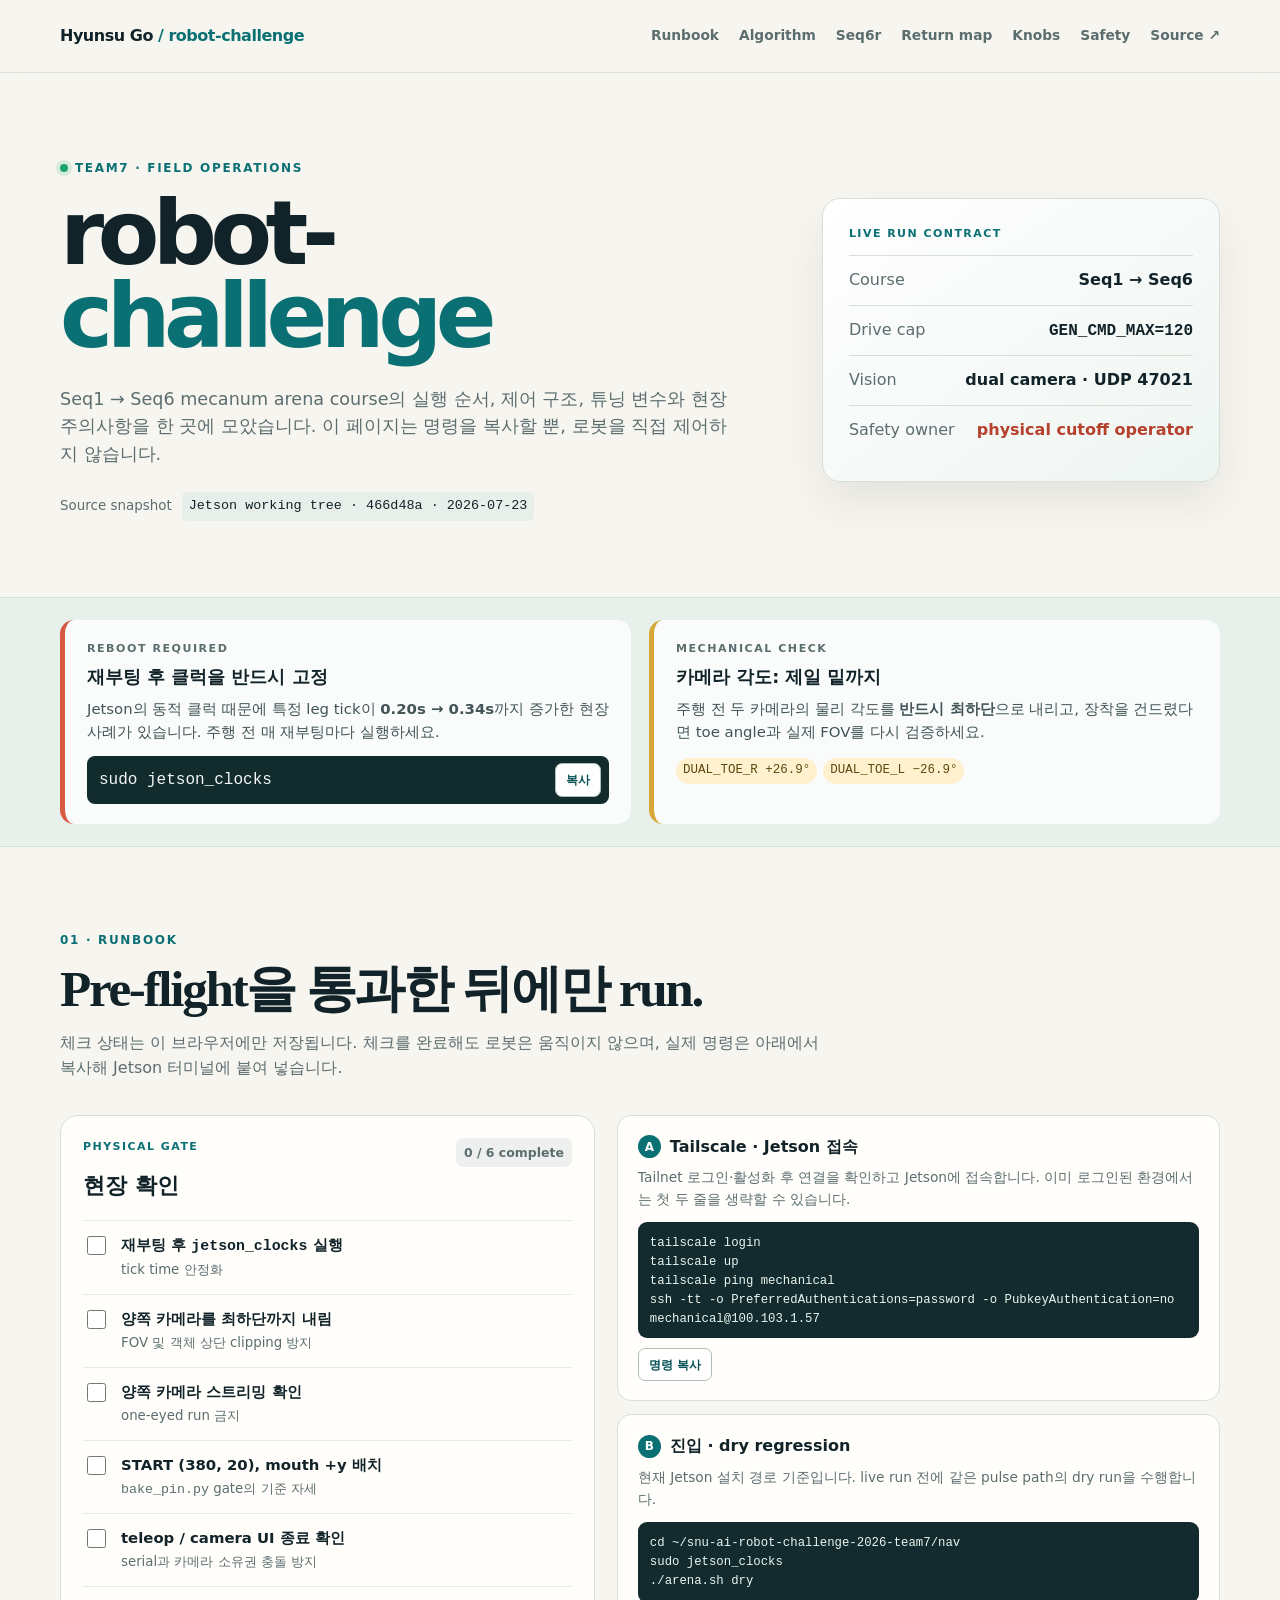
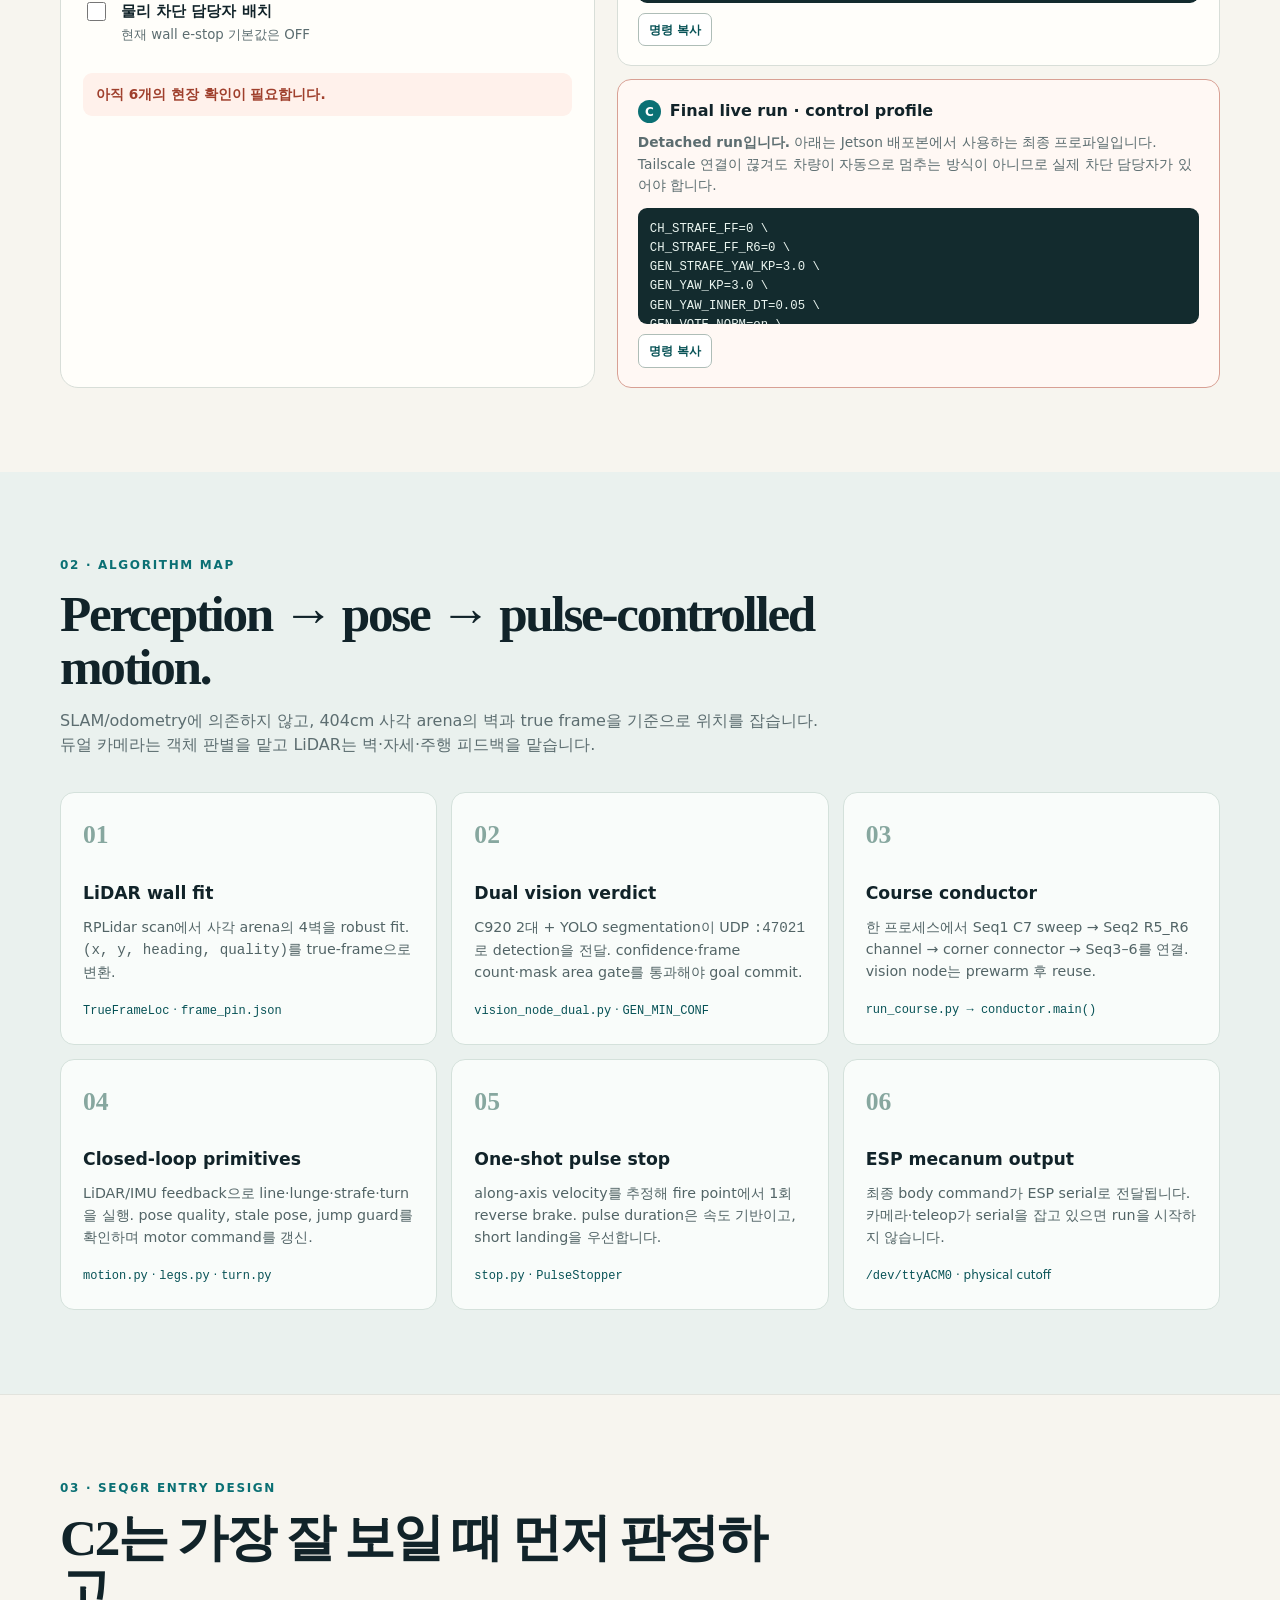
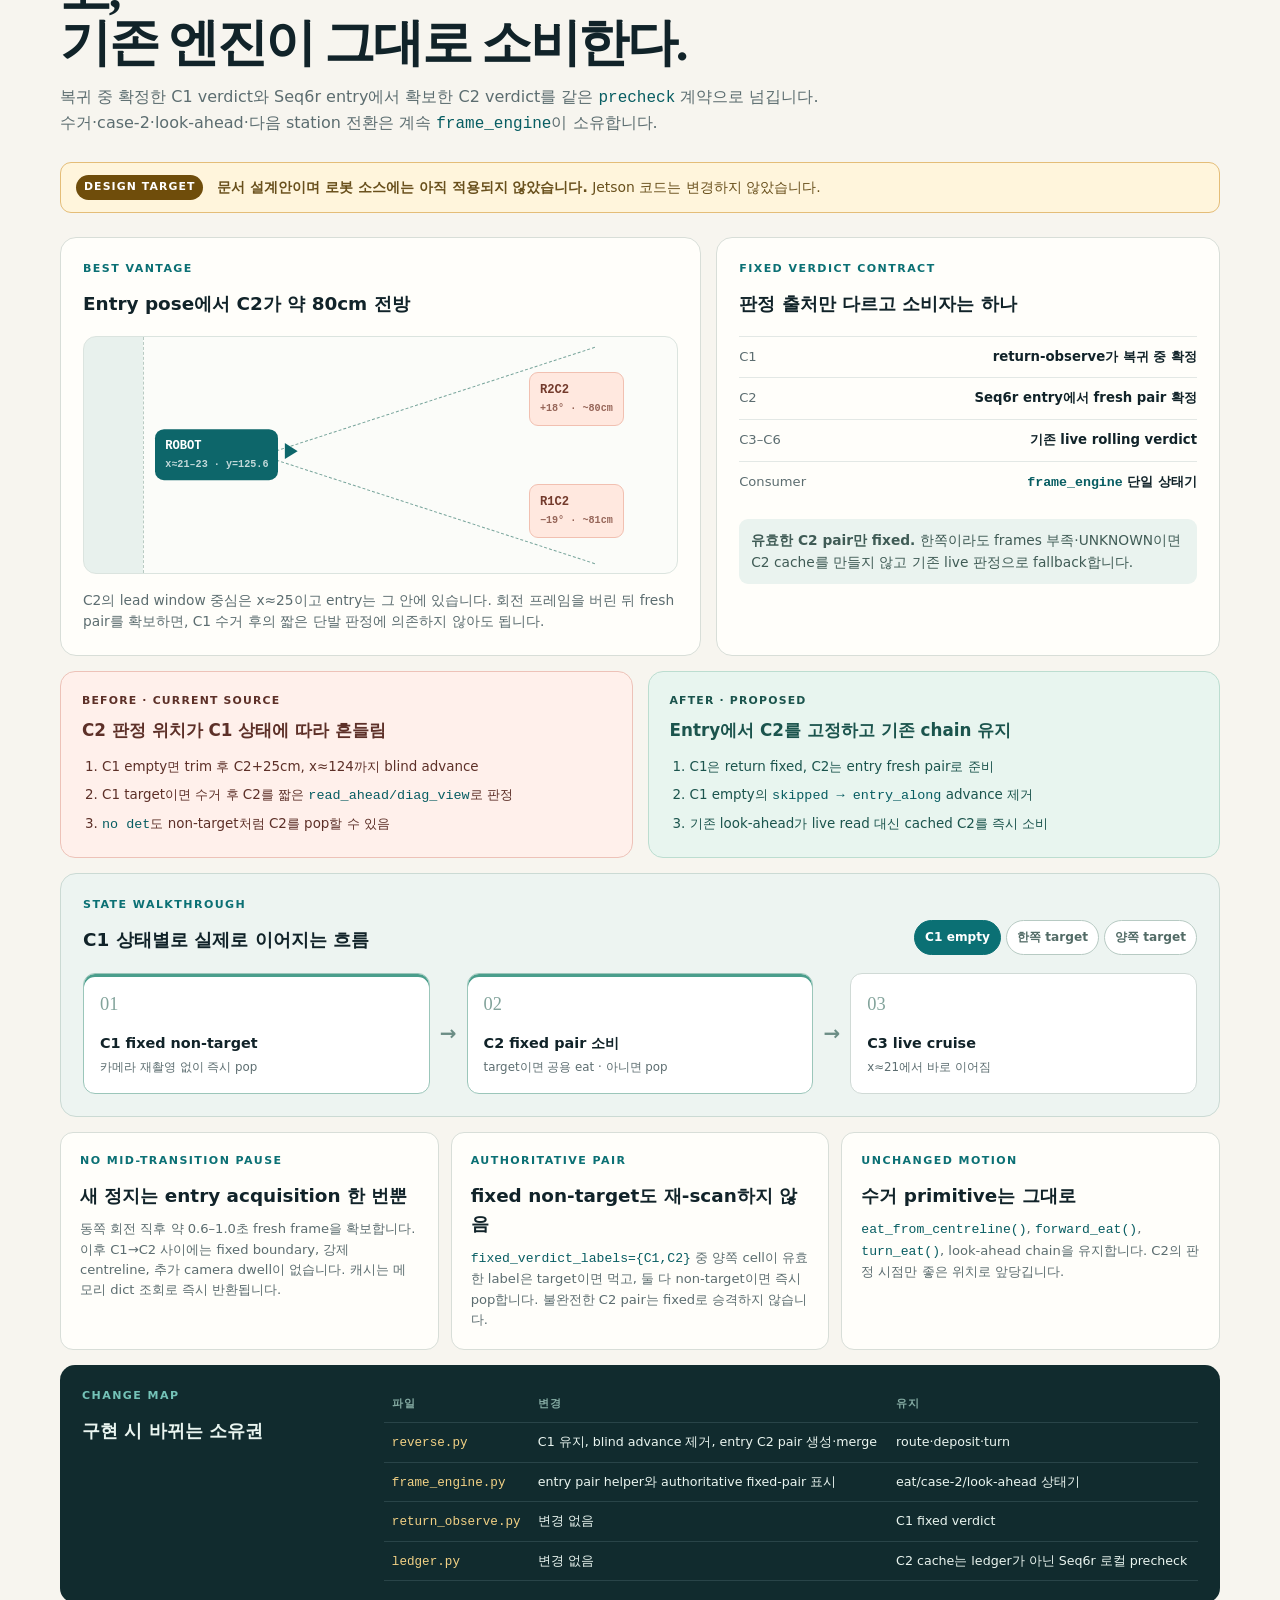
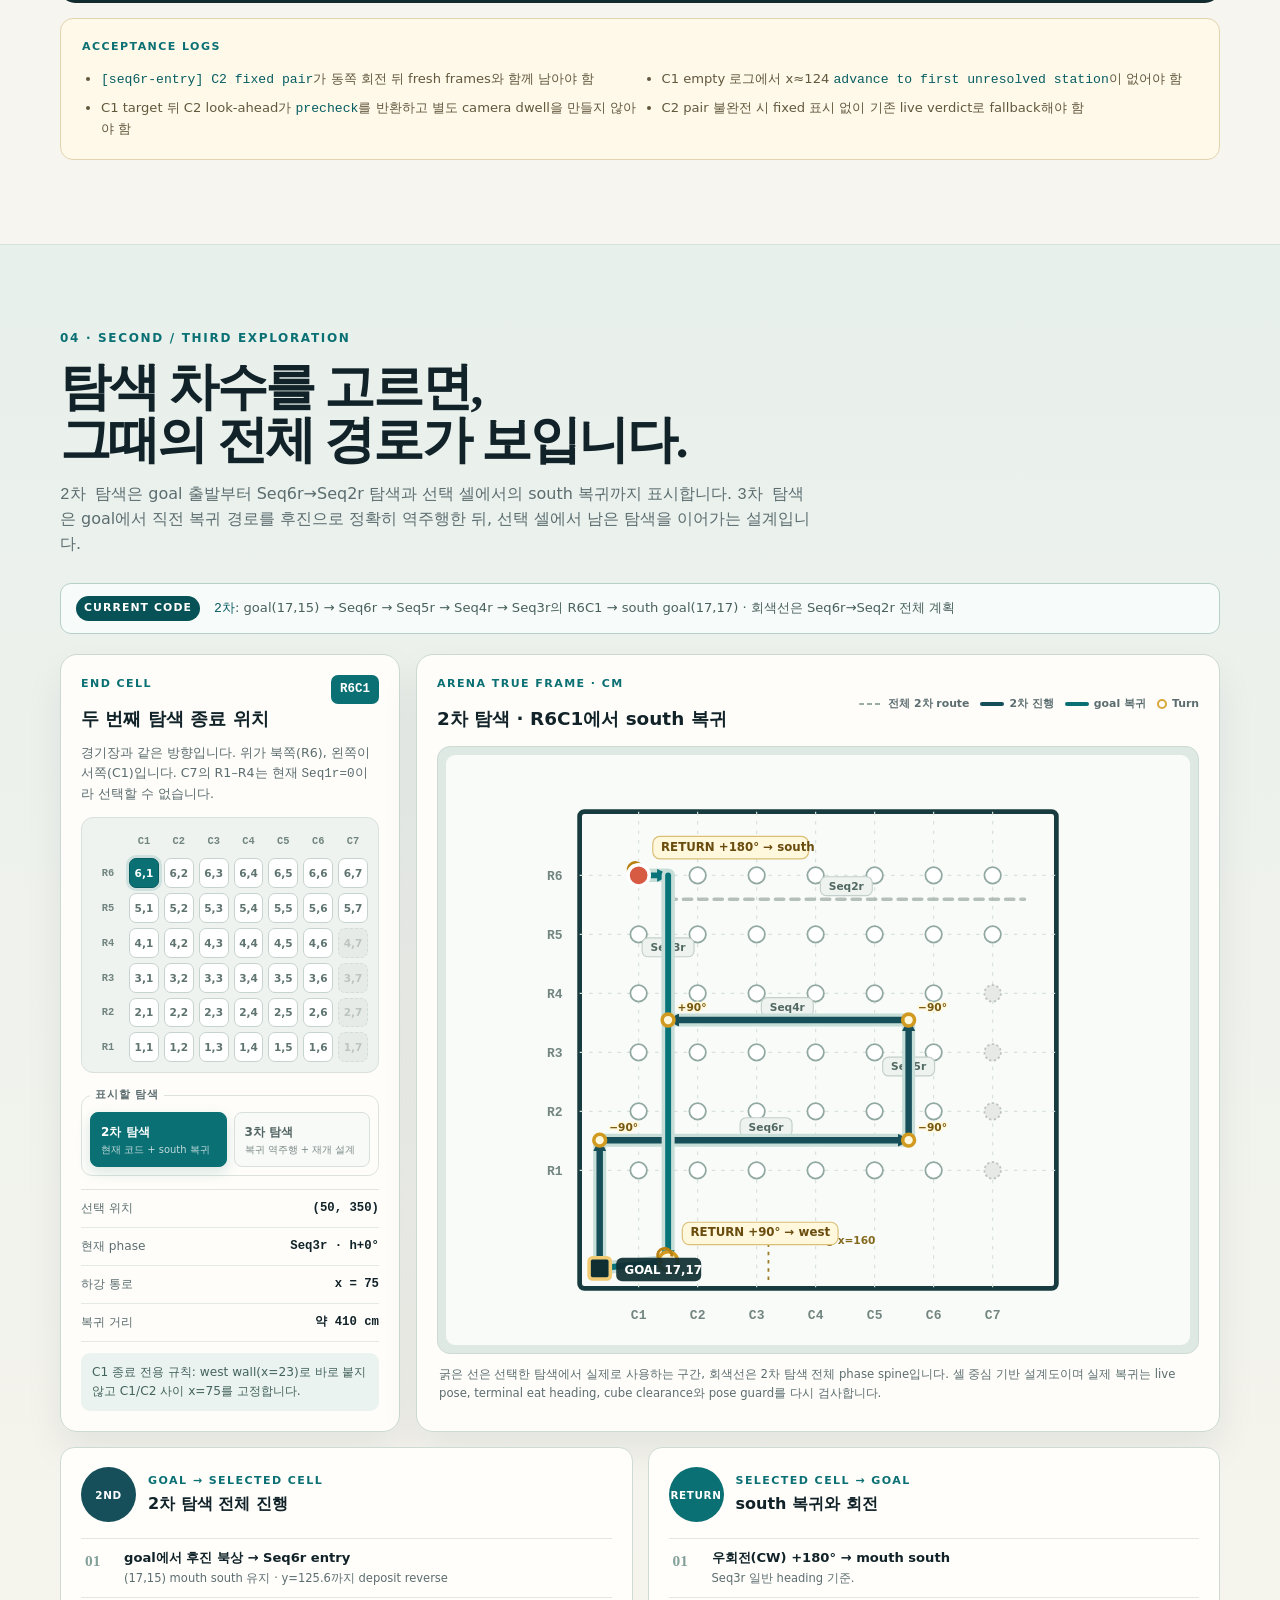
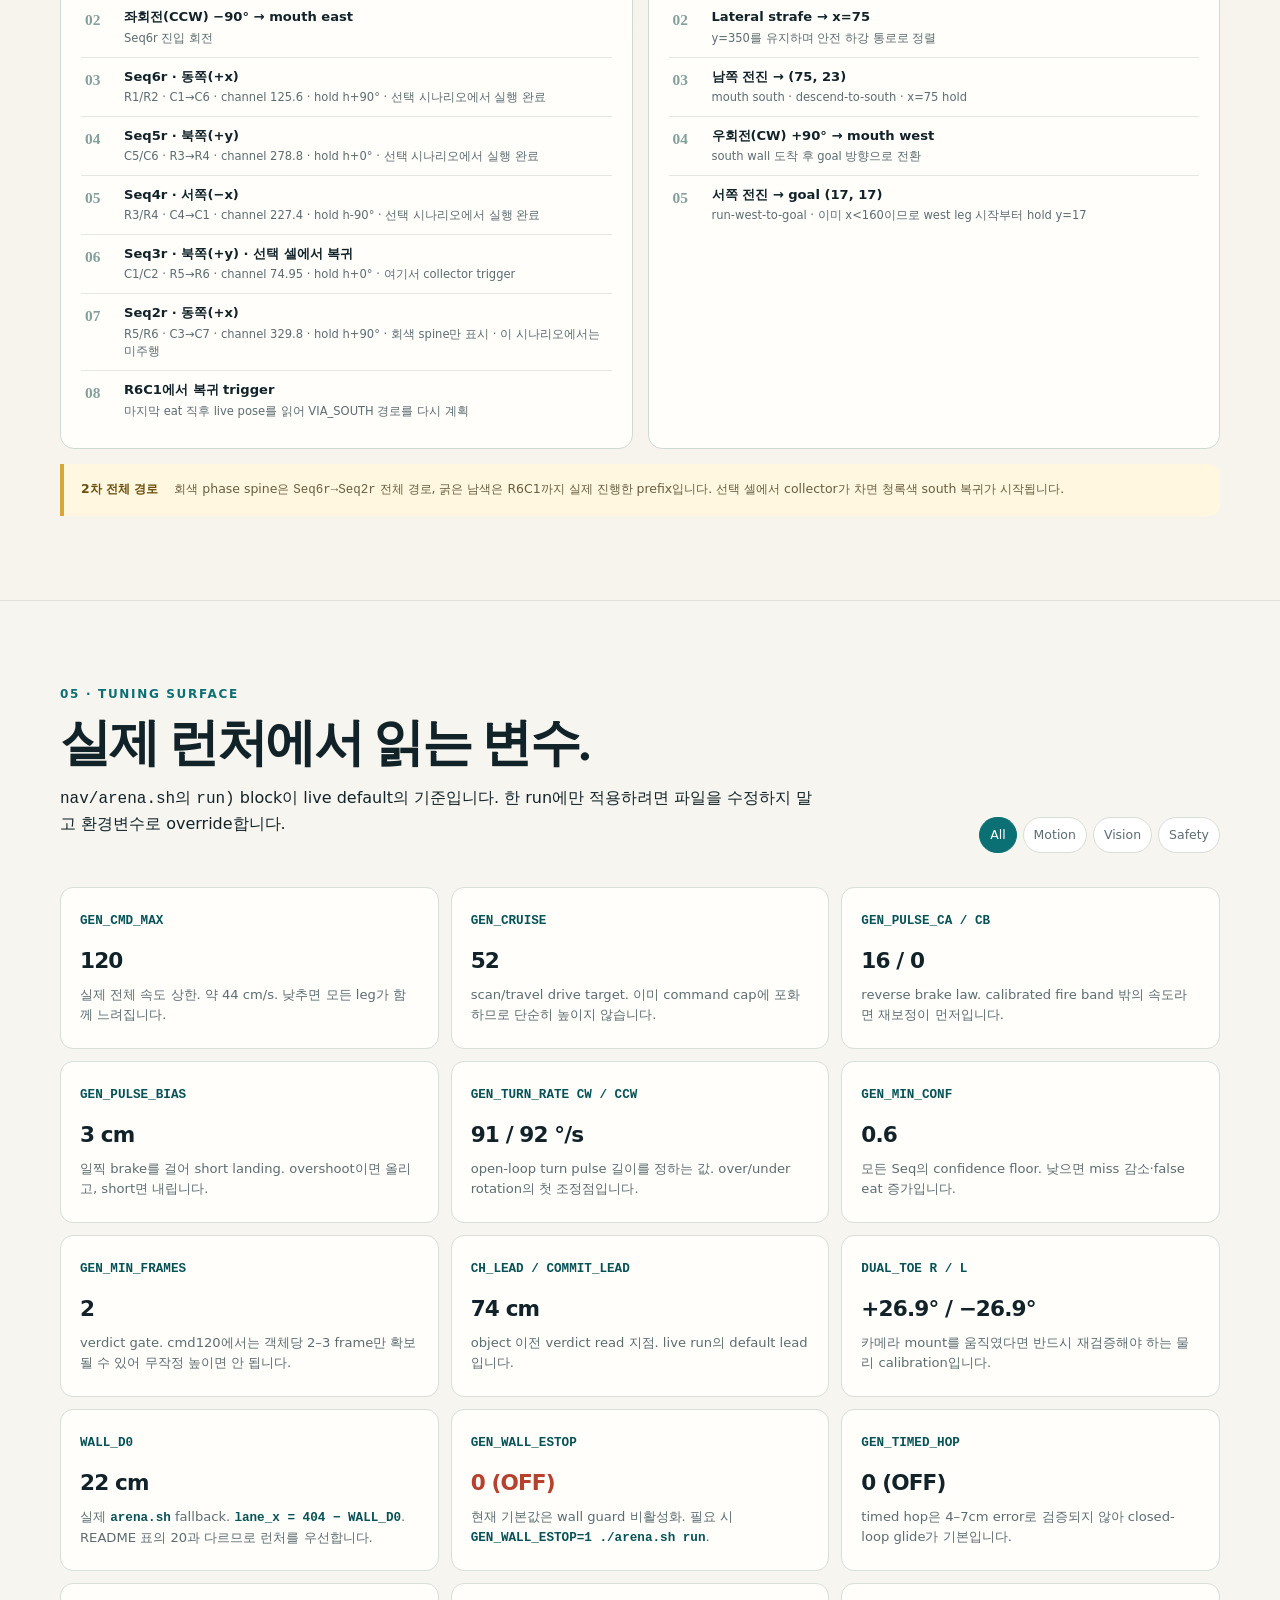
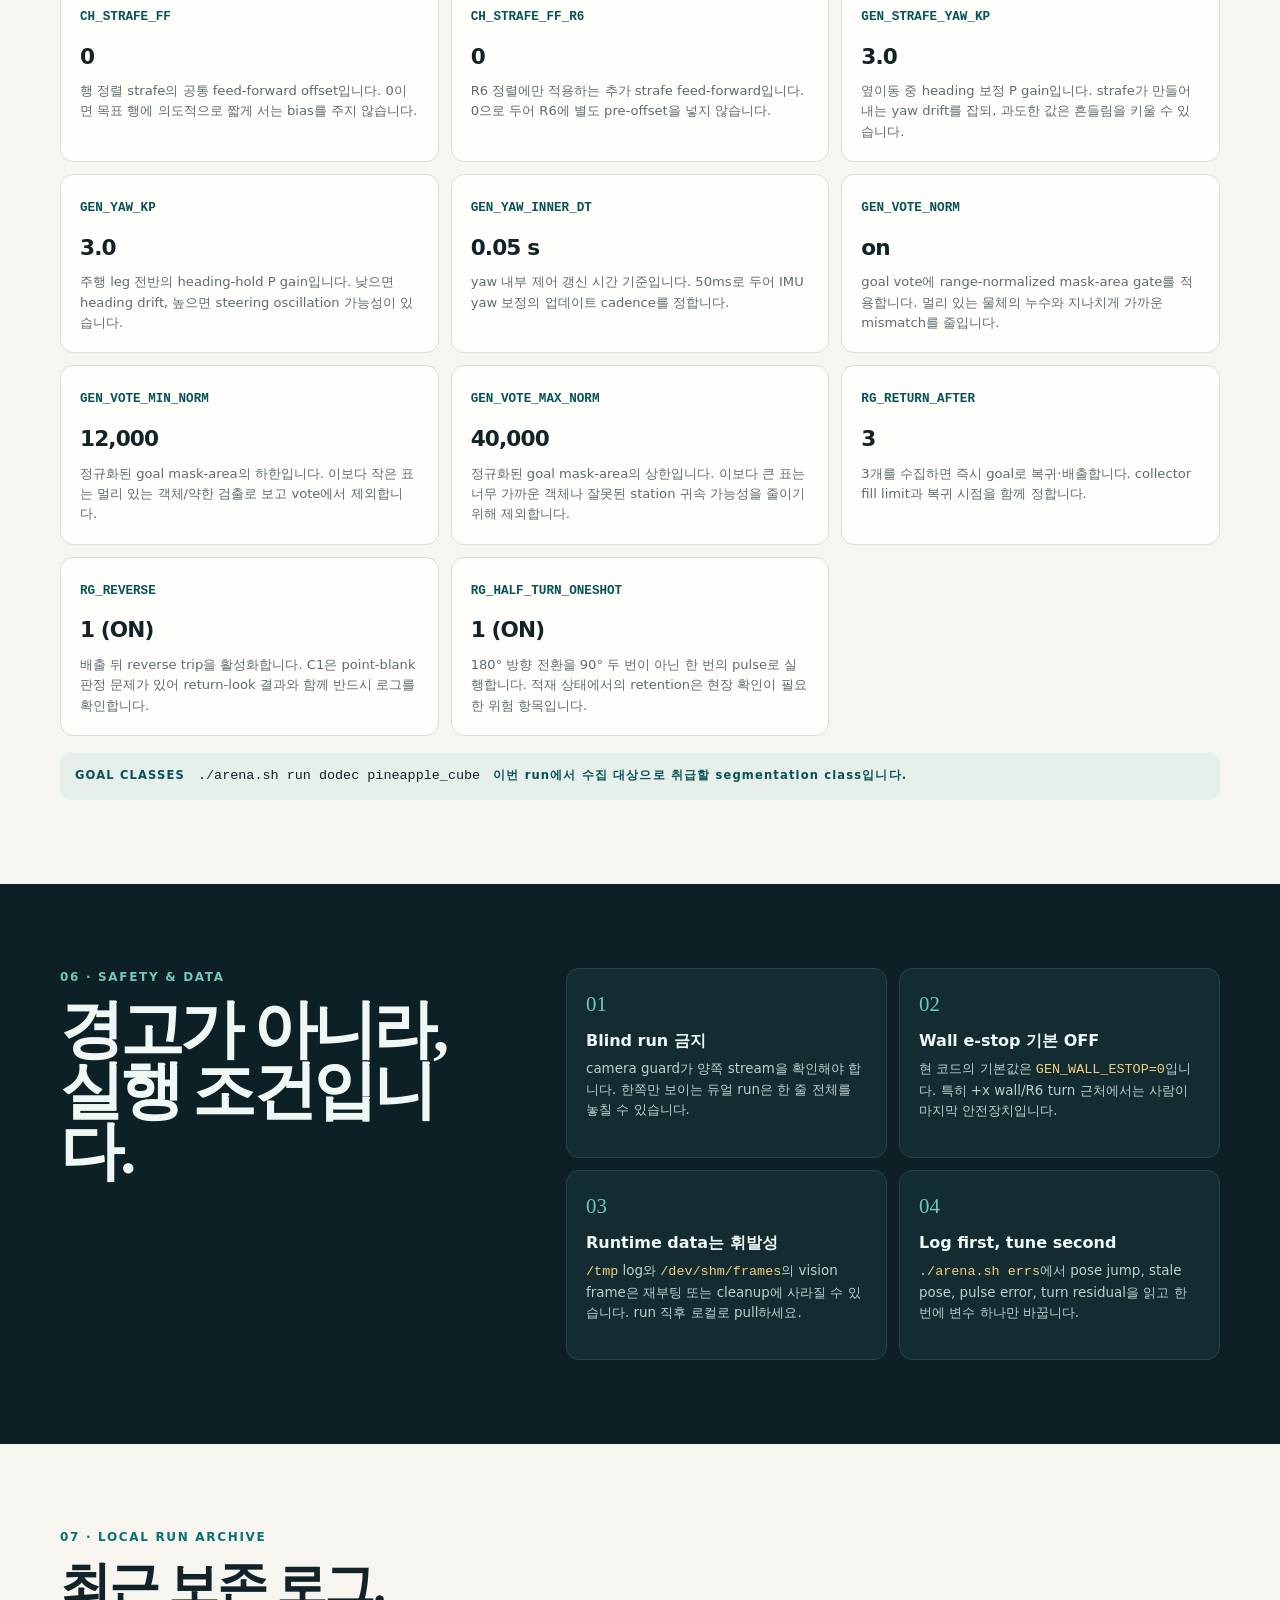
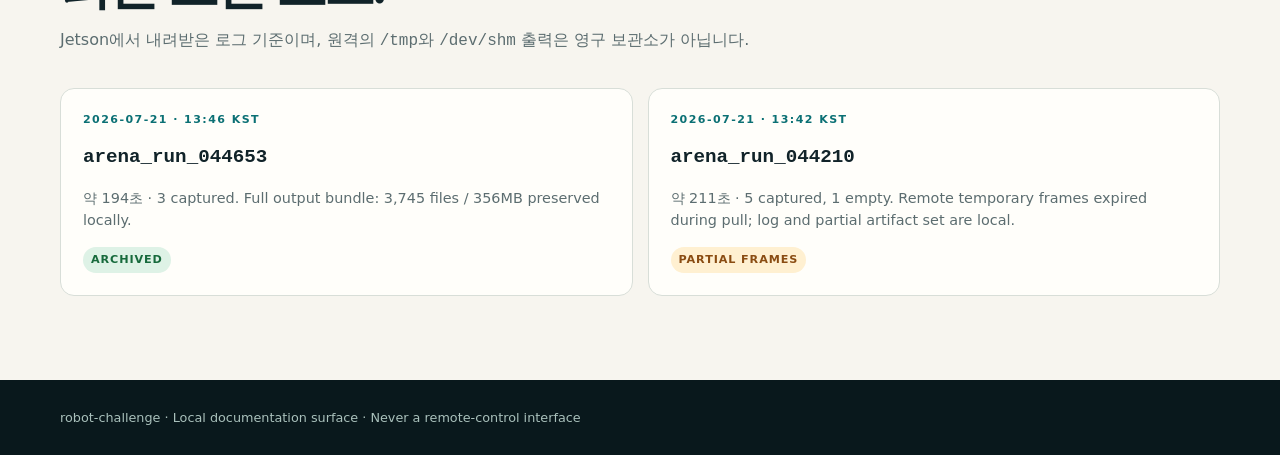
==== commit 530d471f: "Add second and third exploration route modes" ====
--- a/robot-dashboard/index.html
+++ b/robot-dashboard/index.html
@@ -291,14 +291,14 @@
       <section id="return-map" class="section return-map-section" aria-labelledby="return-map-title" data-return-map>
         <div class="shell">
           <div class="section-heading">
-            <p class="eyebrow">04 · SECOND RETURN / THIRD DEPARTURE</p>
-            <h2 id="return-map-title">종료 위치를 누르면,<br />goal까지의 경로가 보입니다.</h2>
-            <p>두 번째 탐색의 마지막 셀을 선택하면 현재 <code>VIA_SOUTH</code> 플래너가 사용하는 하강 열, south-wall 주행, 회전 지점을 경기장에 표시합니다. 점선은 세 번째 주행이 같은 기하 경로를 역순으로 빠져나오는 설계선입니다.</p>
+            <p class="eyebrow">04 · SECOND / THIRD EXPLORATION</p>
+            <h2 id="return-map-title">탐색 차수를 고르면,<br />그때의 전체 경로가 보입니다.</h2>
+            <p><code>2차 탐색</code>은 goal 출발부터 Seq6r→Seq2r 탐색과 선택 셀에서의 south 복귀까지 표시합니다. <code>3차 탐색</code>은 goal에서 직전 복귀 경로를 후진으로 정확히 역주행한 뒤, 선택 셀에서 남은 탐색을 이어가는 설계입니다.</p>
           </div>
 
           <div class="return-map-status" role="note">
-            <span>CURRENT DEFAULTS</span>
-            <p><code>COL_MAX=325</code> · C1은 <code>x=75</code> · south lane <code>y=23</code> · goal <code>(17,17)</code> · <code>RG_HUG_INLINE=1</code></p>
+            <span id="exploration-status-label">CURRENT CODE</span>
+            <p id="exploration-status-text"><code>2차</code>: goal → Seq6r → Seq5r → Seq4r → Seq3r → Seq2r → 선택 셀 → south return</p>
           </div>
 
           <div class="return-map-layout">
@@ -310,17 +310,24 @@
                 </div>
                 <output id="return-selected-cell">R6C1</output>
               </div>
-              <p class="return-map-help">경기장과 같은 방향입니다. 위가 북쪽(R6), 왼쪽이 서쪽(C1)입니다.</p>
+              <p class="return-map-help">경기장과 같은 방향입니다. 위가 북쪽(R6), 왼쪽이 서쪽(C1)입니다. C7의 R1–R4는 현재 <code>Seq1r=0</code>이라 선택할 수 없습니다.</p>
               <div id="return-cell-grid" class="return-cell-grid" role="grid" aria-label="두 번째 탐색 종료 셀 선택"></div>
 
-              <fieldset class="return-layer-controls">
-                <legend>표시 레이어</legend>
-                <label><input type="checkbox" data-route-layer="return" checked /> <span class="route-swatch route-swatch--return"></span>두 번째 복귀</label>
-                <label><input type="checkbox" data-route-layer="third" checked /> <span class="route-swatch route-swatch--third"></span>세 번째 역방향 출발</label>
+              <fieldset class="exploration-mode">
+                <legend>표시할 탐색</legend>
+                <label class="is-active">
+                  <input type="radio" name="exploration-mode" value="second" data-exploration-mode checked />
+                  <span><strong>2차 탐색</strong><small>현재 코드 + south 복귀</small></span>
+                </label>
+                <label>
+                  <input type="radio" name="exploration-mode" value="third" data-exploration-mode />
+                  <span><strong>3차 탐색</strong><small>복귀 역주행 + 재개 설계</small></span>
+                </label>
               </fieldset>
 
               <div class="return-map-facts">
                 <div><span>선택 위치</span><strong id="return-start-coord">(50, 350)</strong></div>
+                <div><span>현재 phase</span><strong id="return-phase-name">Seq3r</strong></div>
                 <div><span>하강 통로</span><strong id="return-descent-lane">x = 75</strong></div>
                 <div><span>복귀 거리</span><strong id="return-distance">—</strong></div>
               </div>
@@ -331,11 +338,12 @@
               <div class="return-arena-card__head">
                 <div>
                   <p class="card-kicker">ARENA TRUE FRAME · CM</p>
-                  <h3><span id="return-map-cell-name">R6C1</span> → goal</h3>
+                  <h3 id="exploration-map-heading">2차 탐색 · <span id="return-map-cell-name">R6C1</span>에서 복귀</h3>
                 </div>
                 <div class="return-legend" aria-label="경로 범례">
-                  <span><i class="legend-line legend-line--return"></i>Return</span>
-                  <span><i class="legend-line legend-line--third"></i>Trip 3 reverse</span>
+                  <span><i class="legend-line legend-line--backbone"></i>전체 2차 route</span>
+                  <span><i id="legend-active-line" class="legend-line legend-line--second"></i><b id="legend-active-text">2차 진행</b></span>
+                  <span><i id="legend-secondary-line" class="legend-line legend-line--return"></i><b id="legend-secondary-text">goal 복귀</b></span>
                   <span><i class="legend-turn"></i>Turn</span>
                 </div>
               </div>
@@ -345,30 +353,30 @@
                   <desc id="return-arena-desc">R6C1에서 C1과 C2 사이 통로로 이동한 뒤 남쪽 벽으로 내려오고 서쪽으로 회전해 goal로 진입하는 경로입니다.</desc>
                 </svg>
               </div>
-              <p class="return-map-caveat">명목 셀 중심과 현재 기본값을 사용한 설계 시각화입니다. 실제 실행은 live pose, cube clearance, pose guard를 다시 검사하며 안전하지 않으면 경로를 중단합니다.</p>
+              <p class="return-map-caveat">굵은 선은 선택한 탐색에서 실제로 사용하는 구간, 회색선은 2차 탐색 전체 phase spine입니다. 셀 중심 기반 설계도이며 실제 복귀는 live pose, terminal eat heading, cube clearance와 pose guard를 다시 검사합니다.</p>
             </article>
           </div>
 
           <div class="return-instructions">
             <article>
               <div class="instruction-head">
-                <span class="route-badge route-badge--return">RETURN</span>
-                <div><p class="card-kicker">SECOND EXPLORATION → GOAL</p><h3>복귀 동작과 회전</h3></div>
+                <span id="route-primary-badge" class="route-badge route-badge--second">2ND</span>
+                <div><p id="route-primary-kicker" class="card-kicker">GOAL → SELECTED CELL</p><h3 id="route-primary-title">2차 탐색 진행</h3></div>
               </div>
               <ol id="return-route-steps" class="route-step-list"></ol>
             </article>
             <article>
               <div class="instruction-head">
-                <span class="route-badge route-badge--third">TRIP 3</span>
-                <div><p class="card-kicker">GOAL → SELECTED POSITION</p><h3>같은 경로의 역순</h3></div>
+                <span id="route-secondary-badge" class="route-badge route-badge--return">RETURN</span>
+                <div><p id="route-secondary-kicker" class="card-kicker">SELECTED CELL → GOAL</p><h3 id="route-secondary-title">south 복귀와 회전</h3></div>
               </div>
               <ol id="third-route-steps" class="route-step-list"></ol>
             </article>
           </div>
 
           <div class="return-mechanism-note">
-            <strong>회전 표기 기준</strong>
-            <p><code>mouth south</code>는 후진할 때 북쪽으로 이동하고, <code>mouth west</code>는 후진할 때 동쪽으로 이동합니다. 세 번째 경로는 위치 기하를 정확히 역순으로 표시하며, 마지막 상단 가로 구간은 복귀의 <code>to-column</code>을 반대로 수행하는 lateral strafe입니다.</p>
+            <strong id="route-note-title">2차 전체 경로</strong>
+            <p id="route-mode-note">goal에서 mouth south 상태로 후진 북상해 Seq6r에 진입하고, 다섯 phase를 순서대로 탐색합니다. 선택 셀에서 collector가 차면 해당 위치에서 south 복귀가 시작됩니다.</p>
           </div>
         </div>
       </section>
--- a/robot-dashboard/dashboard.css
+++ b/robot-dashboard/dashboard.css
@@ -20,19 +20,19 @@
 .seq6r-contract-grid { display:grid; grid-template-columns:repeat(3,1fr); gap:12px; margin-top:15px; }.seq6r-contract-grid article { padding:19px; border:1px solid var(--line); border-radius:13px; background:var(--panel); }.seq6r-contract-grid p:last-child { margin:9px 0 0; color:var(--muted); font-size:.82rem; }
 .seq6r-implementation { display:grid; grid-template-columns:.34fr 1fr; gap:25px; align-items:start; margin-top:15px; padding:22px; border-radius:15px; color:#eaf5f0; background:#112b2e; }.seq6r-implementation .card-kicker { color:#74c3b8; }.seq6r-implementation table { width:100%; border-collapse:collapse; font-size:.79rem; }.seq6r-implementation th,.seq6r-implementation td { padding:9px 8px; text-align:left; border-bottom:1px solid #294448; vertical-align:top; }.seq6r-implementation th { color:#84aaa2; font-size:.68rem; letter-spacing:.08em; }.seq6r-implementation code { color:#f2d185; }.seq6r-checks { margin-top:15px; padding:19px 21px; border:1px solid #e2d4af; border-radius:13px; background:#fff9e9; }.seq6r-checks ul { display:grid; grid-template-columns:1fr 1fr; gap:8px 24px; margin:0; padding-left:19px; color:#62583e; font-size:.82rem; }
 .return-map-section { overflow:hidden; background:linear-gradient(180deg,#e8f0ec 0,#f6f4ed 72%); border-top:1px solid #d8e2dc; border-bottom:1px solid #e1e1da; }
-.return-map-status { display:flex; align-items:center; gap:14px; margin:-8px 0 20px; padding:12px 15px; border:1px solid #b7d0c7; border-radius:11px; background:#f7fbf9; }.return-map-status span { flex:0 0 auto; padding:4px 8px; border-radius:999px; color:#fff; background:var(--teal-dark); font-size:.68rem; font-weight:850; letter-spacing:.1em; }.return-map-status p { margin:0; color:#49615d; font-size:.82rem; }.return-map-status code { color:#075d62; }
+.return-map-status { display:flex; align-items:center; gap:14px; margin:-8px 0 20px; padding:12px 15px; border:1px solid #b7d0c7; border-radius:11px; background:#f7fbf9; }.return-map-status span { flex:0 0 auto; padding:4px 8px; border-radius:999px; color:#fff; background:var(--teal-dark); font-size:.68rem; font-weight:850; letter-spacing:.1em; }.return-map-status p { margin:0; color:#49615d; font-size:.82rem; }.return-map-status code { color:#075d62; }.return-map-status.is-proposed { border-color:#e4bd78; background:#fff7e2; }.return-map-status.is-proposed span { background:#8a5b12; }.return-map-status.is-proposed p { color:#6b521e; }
 .return-map-layout { display:grid; grid-template-columns:340px minmax(0,1fr); gap:16px; align-items:stretch; }
 .return-map-controls,.return-arena-card { border:1px solid #cbd9d3; border-radius:17px; background:rgba(255,254,250,.94); box-shadow:0 18px 38px rgba(17,35,41,.07); }
 .return-map-controls { padding:20px; }.return-map-controls__head,.return-arena-card__head { display:flex; justify-content:space-between; align-items:flex-start; gap:14px; }.return-map-controls h3,.return-arena-card h3 { margin:0; font-size:1.15rem; }.return-map-controls output { padding:5px 9px; border-radius:7px; color:#fff; background:var(--teal); font-family:"SFMono-Regular",Consolas,monospace; font-size:.78rem; font-weight:800; }.return-map-help { margin:10px 0 14px; color:var(--muted); font-size:.79rem; }
-.return-cell-grid { display:grid; grid-template-columns:32px repeat(7,minmax(0,1fr)); gap:5px; padding:10px; border:1px solid #d9e1dd; border-radius:12px; background:#eef3f0; }.return-cell-grid__head,.return-cell-grid__row { display:grid; place-items:center; min-height:25px; color:#71847f; font-family:"SFMono-Regular",Consolas,monospace; font-size:.65rem; font-weight:800; }.return-cell { aspect-ratio:1; min-width:0; padding:0; cursor:pointer; border:1px solid #c7d3ce; border-radius:7px; color:#5f7470; background:#fff; font-size:.66rem; font-weight:800; transition:transform .14s ease,border-color .14s ease,background .14s ease,color .14s ease; }.return-cell:hover { z-index:1; transform:translateY(-2px); color:var(--teal-dark); border-color:#6ea89e; }.return-cell.is-active { color:#fff; border-color:#075c60; background:var(--teal); box-shadow:0 0 0 3px rgba(11,112,116,.14); }
-.return-layer-controls { display:grid; grid-template-columns:1fr 1fr; gap:7px 11px; margin:14px 0 0; padding:12px; border:1px solid #dce3df; border-radius:10px; }.return-layer-controls legend { padding:0 5px; color:var(--muted); font-size:.68rem; font-weight:800; letter-spacing:.08em; }.return-layer-controls label { display:flex; align-items:center; gap:6px; cursor:pointer; color:#425653; font-size:.74rem; font-weight:700; }.return-layer-controls input { accent-color:var(--teal); }.route-swatch { display:inline-block; width:18px; height:3px; border-radius:999px; }.route-swatch--return { background:var(--teal); }.route-swatch--third { height:2px; background:repeating-linear-gradient(90deg,var(--coral) 0 5px,transparent 5px 8px); }
+.return-cell-grid { display:grid; grid-template-columns:32px repeat(7,minmax(0,1fr)); gap:5px; padding:10px; border:1px solid #d9e1dd; border-radius:12px; background:#eef3f0; }.return-cell-grid__head,.return-cell-grid__row { display:grid; place-items:center; min-height:25px; color:#71847f; font-family:"SFMono-Regular",Consolas,monospace; font-size:.65rem; font-weight:800; }.return-cell { aspect-ratio:1; min-width:0; padding:0; cursor:pointer; border:1px solid #c7d3ce; border-radius:7px; color:#5f7470; background:#fff; font-size:.66rem; font-weight:800; transition:transform .14s ease,border-color .14s ease,background .14s ease,color .14s ease; }.return-cell:hover { z-index:1; transform:translateY(-2px); color:var(--teal-dark); border-color:#6ea89e; }.return-cell.is-active { color:#fff; border-color:#075c60; background:var(--teal); box-shadow:0 0 0 3px rgba(11,112,116,.14); }.return-cell:disabled,.return-cell.is-unavailable { cursor:not-allowed; color:#a8b1ae; border-style:dashed; background:#e4e8e6; opacity:.7; }.return-cell:disabled:hover { transform:none; color:#a8b1ae; border-color:#c7d3ce; }
+.exploration-mode { display:grid; grid-template-columns:1fr 1fr; gap:7px; margin:14px 0 0; padding:8px; border:1px solid #dce3df; border-radius:11px; }.exploration-mode legend { padding:0 5px; color:var(--muted); font-size:.68rem; font-weight:800; letter-spacing:.08em; }.exploration-mode label { position:relative; display:block; min-width:0; padding:10px; cursor:pointer; border:1px solid #d8dfdc; border-radius:8px; color:#526562; background:#f8faf8; }.exploration-mode label.is-active { color:#fff; border-color:var(--teal); background:var(--teal); box-shadow:0 5px 14px rgba(11,112,116,.16); }.exploration-mode input { position:absolute; opacity:0; pointer-events:none; }.exploration-mode strong,.exploration-mode small { display:block; }.exploration-mode strong { font-size:.75rem; }.exploration-mode small { margin-top:2px; color:inherit; opacity:.74; font-size:.62rem; line-height:1.25; }
 .return-map-facts { display:grid; gap:0; margin-top:13px; border-top:1px solid #e0e5e2; }.return-map-facts div { display:flex; justify-content:space-between; gap:15px; padding:9px 0; border-bottom:1px solid #e5e9e6; }.return-map-facts span { color:var(--muted); font-size:.76rem; }.return-map-facts strong { font-family:"SFMono-Regular",Consolas,monospace; font-size:.77rem; }.return-lane-reason { min-height:47px; margin:11px 0 0; padding:10px 11px; border-radius:9px; color:#45635d; background:#eaf3ef; font-size:.76rem; }
-.return-arena-card { min-width:0; padding:20px; }.return-arena-card__head { align-items:center; }.return-legend { display:flex; align-items:center; gap:11px; flex-wrap:wrap; color:var(--muted); font-size:.68rem; font-weight:750; }.return-legend span { display:flex; align-items:center; gap:5px; }.legend-line { display:inline-block; width:24px; height:4px; border-radius:999px; }.legend-line--return { background:var(--teal); }.legend-line--third { height:2px; background:repeating-linear-gradient(90deg,var(--coral) 0 6px,transparent 6px 9px); }.legend-turn { display:inline-block; width:10px; height:10px; border:2px solid var(--gold); border-radius:50%; }
-.return-arena-wrap { margin-top:13px; padding:8px; border:1px solid #cedbd5; border-radius:13px; background:#dfe9e4; }.return-arena { display:block; width:100%; max-height:590px; border-radius:9px; background:#f9fbf8; }.return-arena .arena-wall { fill:#f9fbf8; stroke:#173b3e; stroke-width:4; }.return-arena .arena-grid-line { stroke:#d8e2dd; stroke-width:1; stroke-dasharray:3 5; }.return-arena .arena-south-band { fill:#dbece5; opacity:.8; }.return-arena .arena-axis-label { fill:#728581; font-family:"SFMono-Regular",Consolas,monospace; font-size:11px; font-weight:800; }.return-arena .arena-object-dot { fill:#fff; stroke:#91a9a2; stroke-width:1.5; }.return-arena .arena-object-dot.is-selected { fill:#f6b19f; stroke:#a83f2b; stroke-width:3; }.return-arena .arena-lane-guide { stroke:#88a69e; stroke-width:2; stroke-dasharray:7 7; }.return-arena .route-return-under { fill:none; stroke:#b5d9d1; stroke-width:11; stroke-linecap:round; stroke-linejoin:round; }.return-arena .route-return { fill:none; stroke:#08747a; stroke-width:5; stroke-linecap:round; }.return-arena .route-third { fill:none; stroke:#d65b45; stroke-width:3; stroke-dasharray:9 7; stroke-linecap:round; }.return-arena .route-layer.is-hidden { display:none; }.return-arena .route-point { fill:#fff; stroke:#08747a; stroke-width:3; }.return-arena .turn-point { fill:#fff8dc; stroke:#d19a20; stroke-width:3; }.return-arena .turn-arc { fill:none; stroke:#b8800f; stroke-width:2.4; }.return-arena .turn-label-bg { fill:#fff8dc; stroke:#dabf76; stroke-width:1; }.return-arena .turn-label { fill:#694c0e; font-size:10px; font-weight:850; }.return-arena .start-marker { fill:#d75a43; stroke:#fff; stroke-width:3; }.return-arena .goal-marker { fill:#102f33; stroke:#f2cc75; stroke-width:3; }.return-arena .marker-label-bg { fill:#102f33; opacity:.93; }.return-arena .marker-label { fill:#fff; font-size:10px; font-weight:850; }.return-arena .hug-trigger { stroke:#9c7a26; stroke-width:1.5; stroke-dasharray:3 4; }.return-arena .hug-label { fill:#85691f; font-size:9px; font-weight:750; }.return-map-caveat { margin:11px 2px 0; color:var(--muted); font-size:.73rem; }
-.return-instructions { display:grid; grid-template-columns:1fr 1fr; gap:15px; margin-top:15px; }.return-instructions article { padding:19px 20px; border:1px solid #cedbd5; border-radius:14px; background:var(--panel); }.instruction-head { display:flex; align-items:center; gap:12px; }.instruction-head h3 { margin:0; font-size:1rem; }.instruction-head .card-kicker { margin-bottom:3px; }.route-badge { display:grid; place-items:center; flex:0 0 55px; height:55px; border-radius:50%; color:#fff; font-size:.65rem; font-weight:850; letter-spacing:.06em; text-align:center; }.route-badge--return { background:var(--teal); }.route-badge--third { background:var(--coral); }.route-step-list { display:grid; gap:0; margin:16px 0 0; padding:0; list-style:none; counter-reset:route-step; }.route-step-list li { position:relative; min-height:54px; padding:9px 8px 9px 43px; border-top:1px solid #e2e7e4; counter-increment:route-step; }.route-step-list li::before { content:counter(route-step,decimal-leading-zero); position:absolute; left:4px; top:10px; color:#84a09a; font-family:Georgia,serif; font-size:.96rem; font-weight:bold; }.route-step-list strong { display:block; font-size:.82rem; }.route-step-list small { display:block; margin-top:2px; color:var(--muted); font-size:.72rem; }.route-step-list code { color:#075d62; }.return-mechanism-note { display:flex; gap:16px; align-items:flex-start; margin-top:15px; padding:15px 17px; border-left:4px solid var(--gold); border-radius:0 11px 11px 0; background:#fff7df; }.return-mechanism-note strong { flex:0 0 auto; color:#6b500e; font-size:.78rem; }.return-mechanism-note p { margin:0; color:#675d42; font-size:.78rem; }
+.return-arena-card { min-width:0; padding:20px; }.return-arena-card__head { align-items:center; }.return-legend { display:flex; align-items:center; gap:11px; flex-wrap:wrap; color:var(--muted); font-size:.68rem; font-weight:750; }.return-legend span { display:flex; align-items:center; gap:5px; }.return-legend b { font-weight:750; }.legend-line { display:inline-block; width:24px; height:4px; border-radius:999px; }.legend-line--backbone { height:2px; background:repeating-linear-gradient(90deg,#9aaba6 0 5px,transparent 5px 8px); }.legend-line--second { background:#164f5a; }.legend-line--return { background:var(--teal); }.legend-line--third { height:3px; background:var(--coral); }.legend-line--resume { height:3px; background:#7b5a9b; }.legend-turn { display:inline-block; width:10px; height:10px; border:2px solid var(--gold); border-radius:50%; }
+.return-arena-wrap { margin-top:13px; padding:8px; border:1px solid #cedbd5; border-radius:13px; background:#dfe9e4; }.return-arena { display:block; width:100%; max-height:590px; border-radius:9px; background:#f9fbf8; }.return-arena .arena-wall { fill:#f9fbf8; stroke:#173b3e; stroke-width:4; }.return-arena .arena-grid-line { stroke:#d8e2dd; stroke-width:1; stroke-dasharray:3 5; }.return-arena .arena-south-band { fill:#dbece5; opacity:.8; }.return-arena .arena-axis-label { fill:#728581; font-family:"SFMono-Regular",Consolas,monospace; font-size:11px; font-weight:800; }.return-arena .arena-object-dot { fill:#fff; stroke:#91a9a2; stroke-width:1.5; }.return-arena .arena-object-dot.is-selected { fill:#f6b19f; stroke:#a83f2b; stroke-width:3; }.return-arena .arena-object-dot.is-unavailable { fill:#e7e9e7; stroke:#bdc5c1; stroke-dasharray:2 2; }.return-arena .arena-lane-guide { stroke:#88a69e; stroke-width:2; stroke-dasharray:7 7; }.return-arena .route-backbone { fill:none; stroke:#9baaa6; stroke-width:3; stroke-dasharray:7 6; stroke-linecap:round; opacity:.72; }.return-arena .route-second-under,.return-arena .route-return-under { fill:none; stroke:#c6ddd8; stroke-width:11; stroke-linecap:round; stroke-linejoin:round; }.return-arena .route-second { fill:none; stroke:#164f5a; stroke-width:5.5; stroke-linecap:round; }.return-arena .route-return { fill:none; stroke:#08747a; stroke-width:5; stroke-linecap:round; }.return-arena .route-third { fill:none; stroke:#d65b45; stroke-width:4.5; stroke-linecap:round; }.return-arena .route-resume { fill:none; stroke:#7b5a9b; stroke-width:4; stroke-dasharray:9 6; stroke-linecap:round; }.return-arena .route-point { fill:#fff; stroke:#08747a; stroke-width:3; }.return-arena .phase-node { fill:#fff; stroke:#758d87; stroke-width:2; }.return-arena .phase-label-bg { fill:#eef3f0; stroke:#c4d0cb; stroke-width:1; }.return-arena .phase-label { fill:#526862; font-size:9px; font-weight:850; }.return-arena .turn-point { fill:#fff8dc; stroke:#d19a20; stroke-width:3; }.return-arena .turn-arc { fill:none; stroke:#b8800f; stroke-width:2.4; }.return-arena .turn-label-bg { fill:#fff8dc; stroke:#dabf76; stroke-width:1; }.return-arena .turn-label { fill:#694c0e; font-size:10px; font-weight:850; }.return-arena .compact-turn-label { fill:#76570f; font-size:9px; font-weight:850; paint-order:stroke; stroke:#fff8dc; stroke-width:3px; stroke-linejoin:round; }.return-arena .start-marker { fill:#d75a43; stroke:#fff; stroke-width:3; }.return-arena .goal-marker { fill:#102f33; stroke:#f2cc75; stroke-width:3; }.return-arena .marker-label-bg { fill:#102f33; opacity:.93; }.return-arena .marker-label { fill:#fff; font-size:10px; font-weight:850; }.return-arena .hug-trigger { stroke:#9c7a26; stroke-width:1.5; stroke-dasharray:3 4; }.return-arena .hug-label { fill:#85691f; font-size:9px; font-weight:750; }.return-map-caveat { margin:11px 2px 0; color:var(--muted); font-size:.73rem; }
+.return-instructions { display:grid; grid-template-columns:1fr 1fr; gap:15px; margin-top:15px; }.return-instructions article { padding:19px 20px; border:1px solid #cedbd5; border-radius:14px; background:var(--panel); }.instruction-head { display:flex; align-items:center; gap:12px; }.instruction-head h3 { margin:0; font-size:1rem; }.instruction-head .card-kicker { margin-bottom:3px; }.route-badge { display:grid; place-items:center; flex:0 0 55px; height:55px; border-radius:50%; color:#fff; font-size:.65rem; font-weight:850; letter-spacing:.06em; text-align:center; }.route-badge--second { background:#164f5a; }.route-badge--return { background:var(--teal); }.route-badge--third { background:var(--coral); }.route-badge--resume { background:#7b5a9b; }.route-step-list { display:grid; gap:0; margin:16px 0 0; padding:0; list-style:none; counter-reset:route-step; }.route-step-list li { position:relative; min-height:54px; padding:9px 8px 9px 43px; border-top:1px solid #e2e7e4; counter-increment:route-step; }.route-step-list li::before { content:counter(route-step,decimal-leading-zero); position:absolute; left:4px; top:10px; color:#84a09a; font-family:Georgia,serif; font-size:.96rem; font-weight:bold; }.route-step-list strong { display:block; font-size:.82rem; }.route-step-list small { display:block; margin-top:2px; color:var(--muted); font-size:.72rem; }.route-step-list code { color:#075d62; }.return-mechanism-note { display:flex; gap:16px; align-items:flex-start; margin-top:15px; padding:15px 17px; border-left:4px solid var(--gold); border-radius:0 11px 11px 0; background:#fff7df; }.return-mechanism-note strong { flex:0 0 auto; color:#6b500e; font-size:.78rem; }.return-mechanism-note p { margin:0; color:#675d42; font-size:.78rem; }
 .filter-group { display:flex; gap:6px; flex-wrap:wrap; }.filter { padding:7px 10px; border:1px solid var(--line); border-radius:999px; color:var(--muted); background:#fff; font-size:.78rem; cursor:pointer; }.filter.is-active { color:#fff; border-color:var(--teal); background:var(--teal); }.knob-grid { display:grid; grid-template-columns:repeat(3,1fr); gap:12px; }.knob { min-height:162px; padding:19px; border:1px solid var(--line); border-radius:13px; background:var(--panel); }.knob[hidden] { display:none; }.knob code { color:var(--teal-dark); font-size:.79rem; font-weight:800; }.knob strong { display:block; margin:12px 0 8px; font-size:1.35rem; letter-spacing:-.04em; }.knob p { margin:0; color:var(--muted); font-size:.82rem; }.override-example { display:flex; align-items:center; gap:13px; flex-wrap:wrap; margin-top:17px; padding:13px 15px; border-radius:11px; background:#e6efea; }.override-example > span { color:var(--teal-dark); font-size:.72rem; font-weight:850; letter-spacing:.1em; }.override-example > code:not(.sr-only) { overflow:auto; font-size:.84rem; }
 .section--dark { color:#eff8f5; background:var(--dark); }.eyebrow--light { color:#71c8bd; }.safety-layout { display:grid; grid-template-columns:.8fr 1.2fr; gap:70px; }.safety-layout h2 { margin:0; font-family:Georgia,serif; font-size:clamp(2.3rem,5vw,4.5rem); line-height:.95; letter-spacing:-.06em; }.safety-cards { display:grid; grid-template-columns:1fr 1fr; gap:12px; }.safety-cards article { min-height:190px; padding:19px; border:1px solid #294248; border-radius:13px; background:#132c31; }.safety-cards span { color:#71c8bd; font-family:Georgia,serif; font-size:1.3rem; }.safety-cards h3 { margin:9px 0 5px; font-size:1rem; }.safety-cards p { margin:0; color:#bed0cc; font-size:.84rem; }.safety-cards code { color:#f2ce7f; }
 .history-grid { display:grid; grid-template-columns:1fr 1fr; gap:15px; }.history-grid article { padding:22px; border:1px solid var(--line); border-radius:14px; background:var(--panel); }.history-grid h3 { margin:0; font-size:1.2rem; }.history-grid p:not(.card-kicker) { color:var(--muted); font-size:.9rem; }.status { display:inline-block; padding:4px 8px; border-radius:999px; font-size:.7rem; font-weight:850; letter-spacing:.08em; }.status--ok { color:#176a3c; background:#def2e6; }.status--warn { color:#8a4c12; background:#fff0d1; }
 footer { padding:28px 0; background:#09181c; color:#a9c0bb; font-size:.8rem; }.toast { position:fixed; right:20px; bottom:20px; transform:translateY(20px); padding:10px 14px; border-radius:9px; background:#122b2e; color:#fff; font-size:.85rem; opacity:0; transition:.18s ease; pointer-events:none; }.toast.is-visible { transform:translateY(0); opacity:1; }
-@media (max-width:900px) { .hero,.runbook-layout,.safety-layout,.seq6r-entry-grid,.seq6r-implementation,.return-map-layout { grid-template-columns:1fr; }.architecture-flow,.knob-grid { grid-template-columns:repeat(2,1fr); }.seq6r-contract-grid { grid-template-columns:1fr; }.return-map-controls { display:grid; grid-template-columns:1fr 1fr; gap:0 18px; }.return-map-controls__head,.return-map-help,.return-cell-grid { grid-column:1; }.return-layer-controls,.return-map-facts,.return-lane-reason { grid-column:2; }.return-layer-controls { align-self:start; margin-top:0; }.hero { padding-top:58px; gap:30px; }.section-heading--row,.flow-card__header { align-items:start; flex-direction:column; }.safety-layout { gap:35px; } }
-@media (max-width:620px) { .shell { width:min(calc(100% - 28px),var(--shell)); }.topbar__inner { min-height:64px; align-items:flex-start; flex-direction:column; padding:12px 0; }.topbar nav { gap:12px; }.topbar nav a { font-size:.74rem; }.notice-grid,.architecture-flow,.knob-grid,.history-grid,.safety-cards,.seq6r-comparison,.return-instructions { grid-template-columns:1fr; }.return-map-controls { display:block; }.return-layer-controls { margin-top:14px; }.return-map-status,.return-mechanism-note { align-items:flex-start; flex-direction:column; }.return-arena-card { padding:14px; }.return-arena-card__head { align-items:flex-start; flex-direction:column; }.return-legend { gap:8px; }.return-cell-grid { gap:3px; padding:7px; }.return-cell { border-radius:5px; font-size:.58rem; }.scenario-panel { grid-template-columns:1fr; }.state-arrow { transform:rotate(90deg); justify-self:center; }.seq6r-checks ul { grid-template-columns:1fr; }.design-status { align-items:flex-start; flex-direction:column; }.section { padding:58px 0; }.hero h1 { font-size:3.2rem; }.notice { padding:17px; } }
+@media (max-width:900px) { .hero,.runbook-layout,.safety-layout,.seq6r-entry-grid,.seq6r-implementation,.return-map-layout { grid-template-columns:1fr; }.architecture-flow,.knob-grid { grid-template-columns:repeat(2,1fr); }.seq6r-contract-grid { grid-template-columns:1fr; }.return-map-controls { display:grid; grid-template-columns:1fr 1fr; gap:0 18px; }.return-map-controls__head,.return-map-help,.return-cell-grid { grid-column:1; }.exploration-mode,.return-map-facts,.return-lane-reason { grid-column:2; }.exploration-mode { align-self:start; margin-top:0; }.hero { padding-top:58px; gap:30px; }.section-heading--row,.flow-card__header { align-items:start; flex-direction:column; }.safety-layout { gap:35px; } }
+@media (max-width:620px) { .shell { width:min(calc(100% - 28px),var(--shell)); }.topbar__inner { min-height:64px; align-items:flex-start; flex-direction:column; padding:12px 0; }.topbar nav { gap:12px; }.topbar nav a { font-size:.74rem; }.notice-grid,.architecture-flow,.knob-grid,.history-grid,.safety-cards,.seq6r-comparison,.return-instructions { grid-template-columns:1fr; }.return-map-controls { display:block; }.exploration-mode { margin-top:14px; }.return-map-status,.return-mechanism-note { align-items:flex-start; flex-direction:column; }.return-arena-card { padding:14px; }.return-arena-card__head { align-items:flex-start; flex-direction:column; }.return-legend { gap:8px; }.return-cell-grid { gap:3px; padding:7px; }.return-cell { border-radius:5px; font-size:.58rem; }.scenario-panel { grid-template-columns:1fr; }.state-arrow { transform:rotate(90deg); justify-self:center; }.seq6r-checks ul { grid-template-columns:1fr; }.design-status { align-items:flex-start; flex-direction:column; }.section { padding:58px 0; }.hero h1 { font-size:3.2rem; }.notice { padding:17px; } }
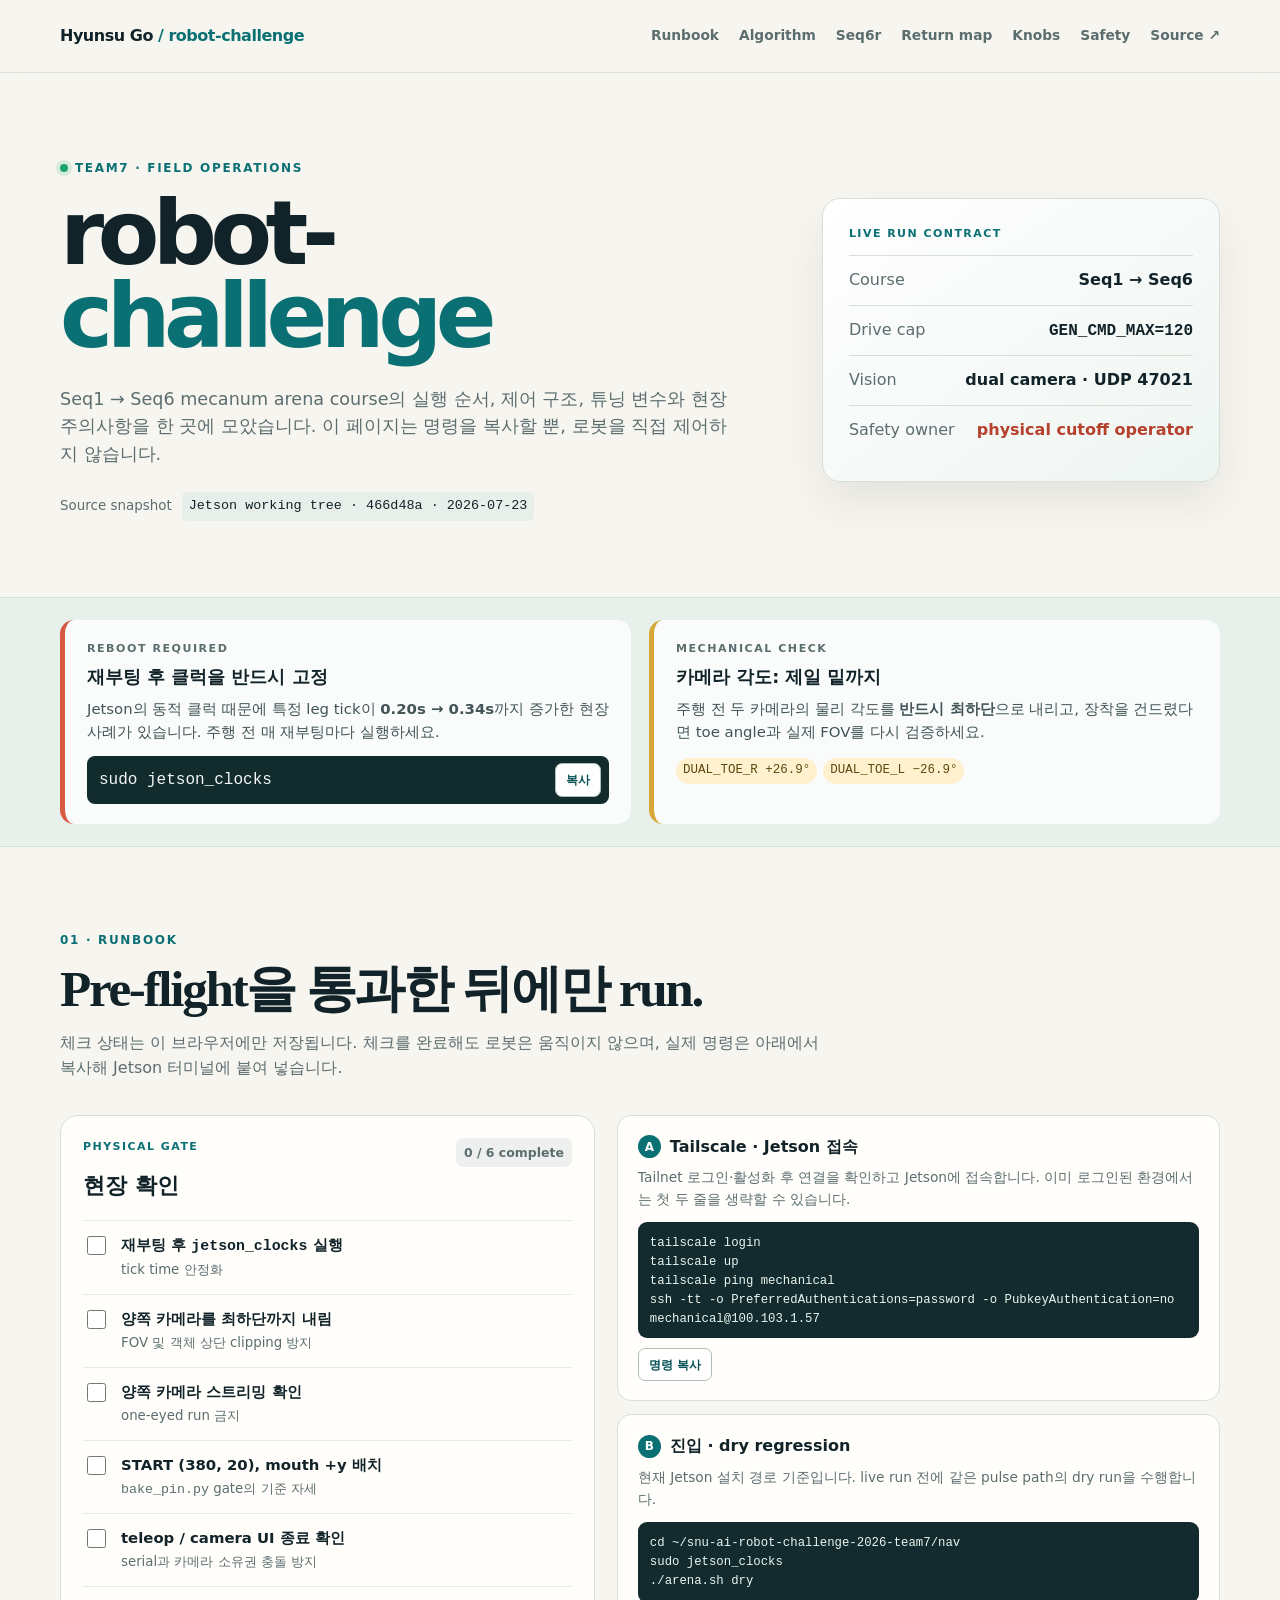
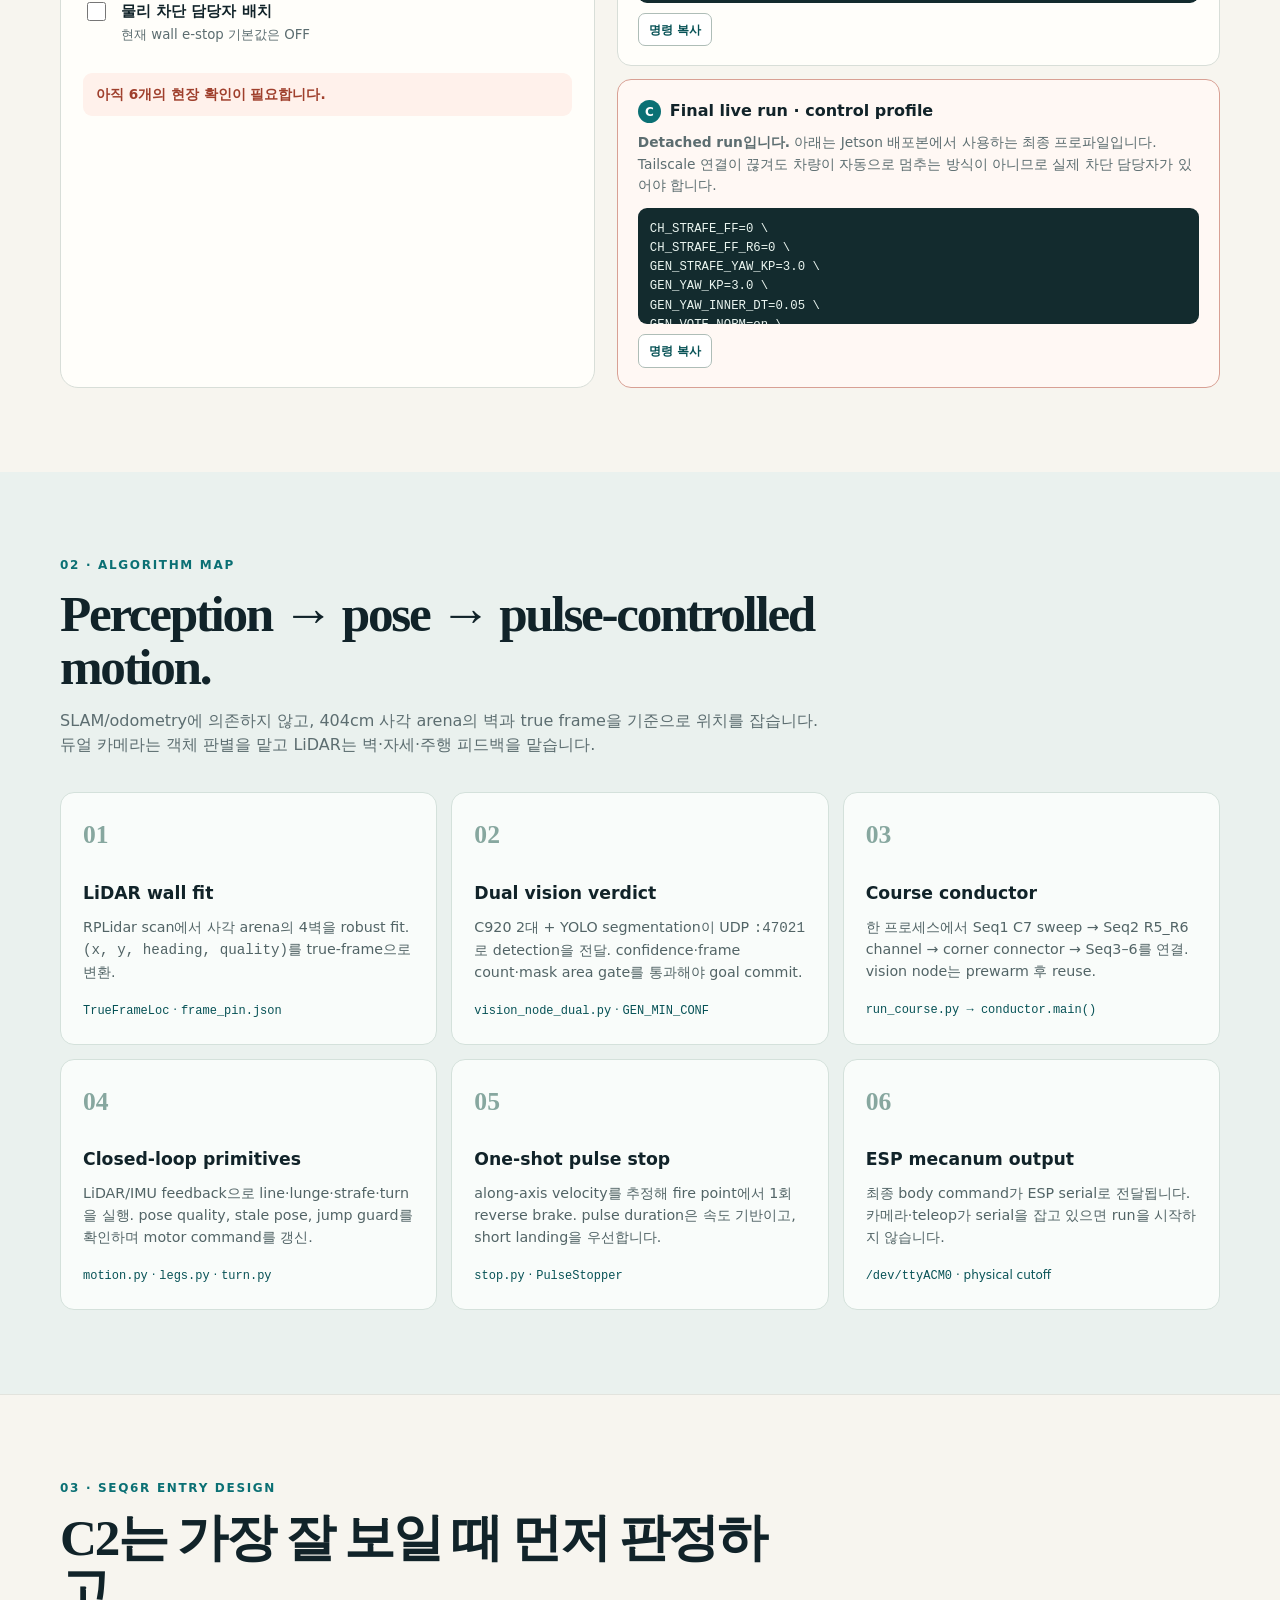
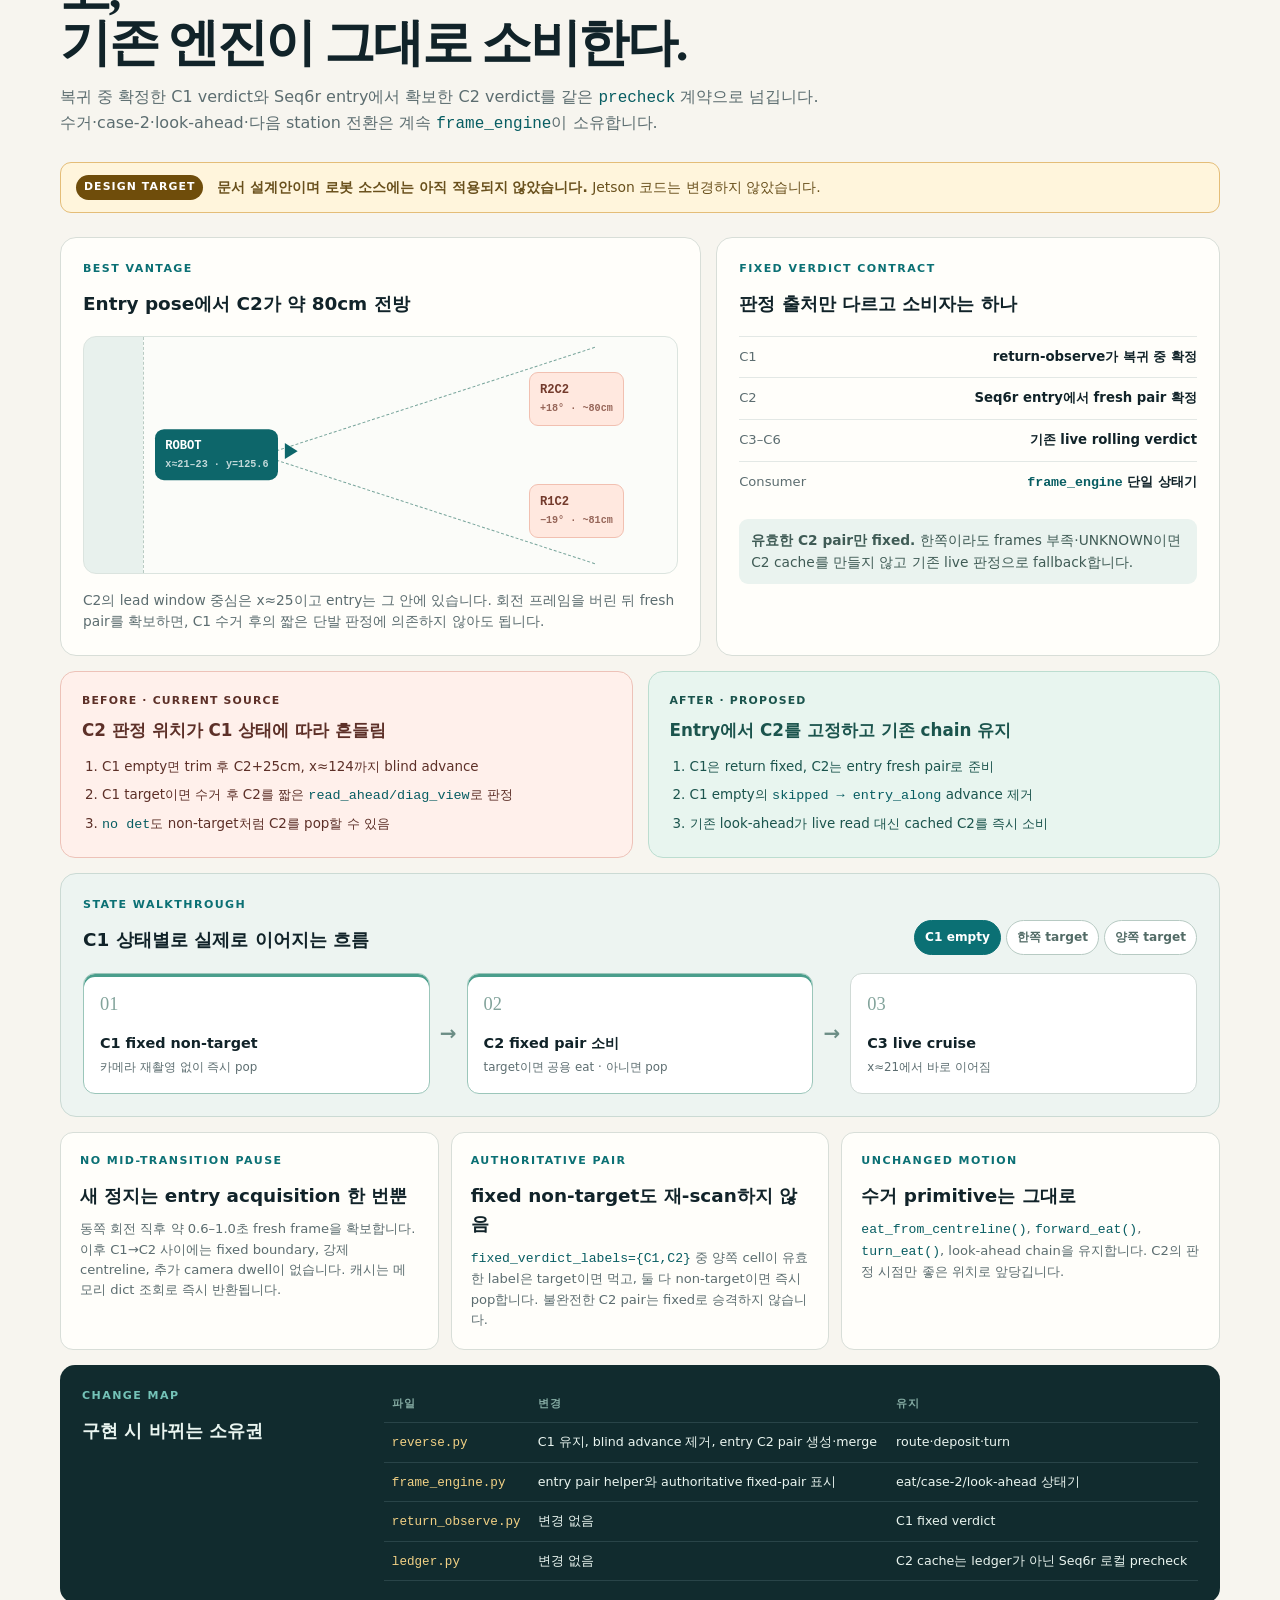
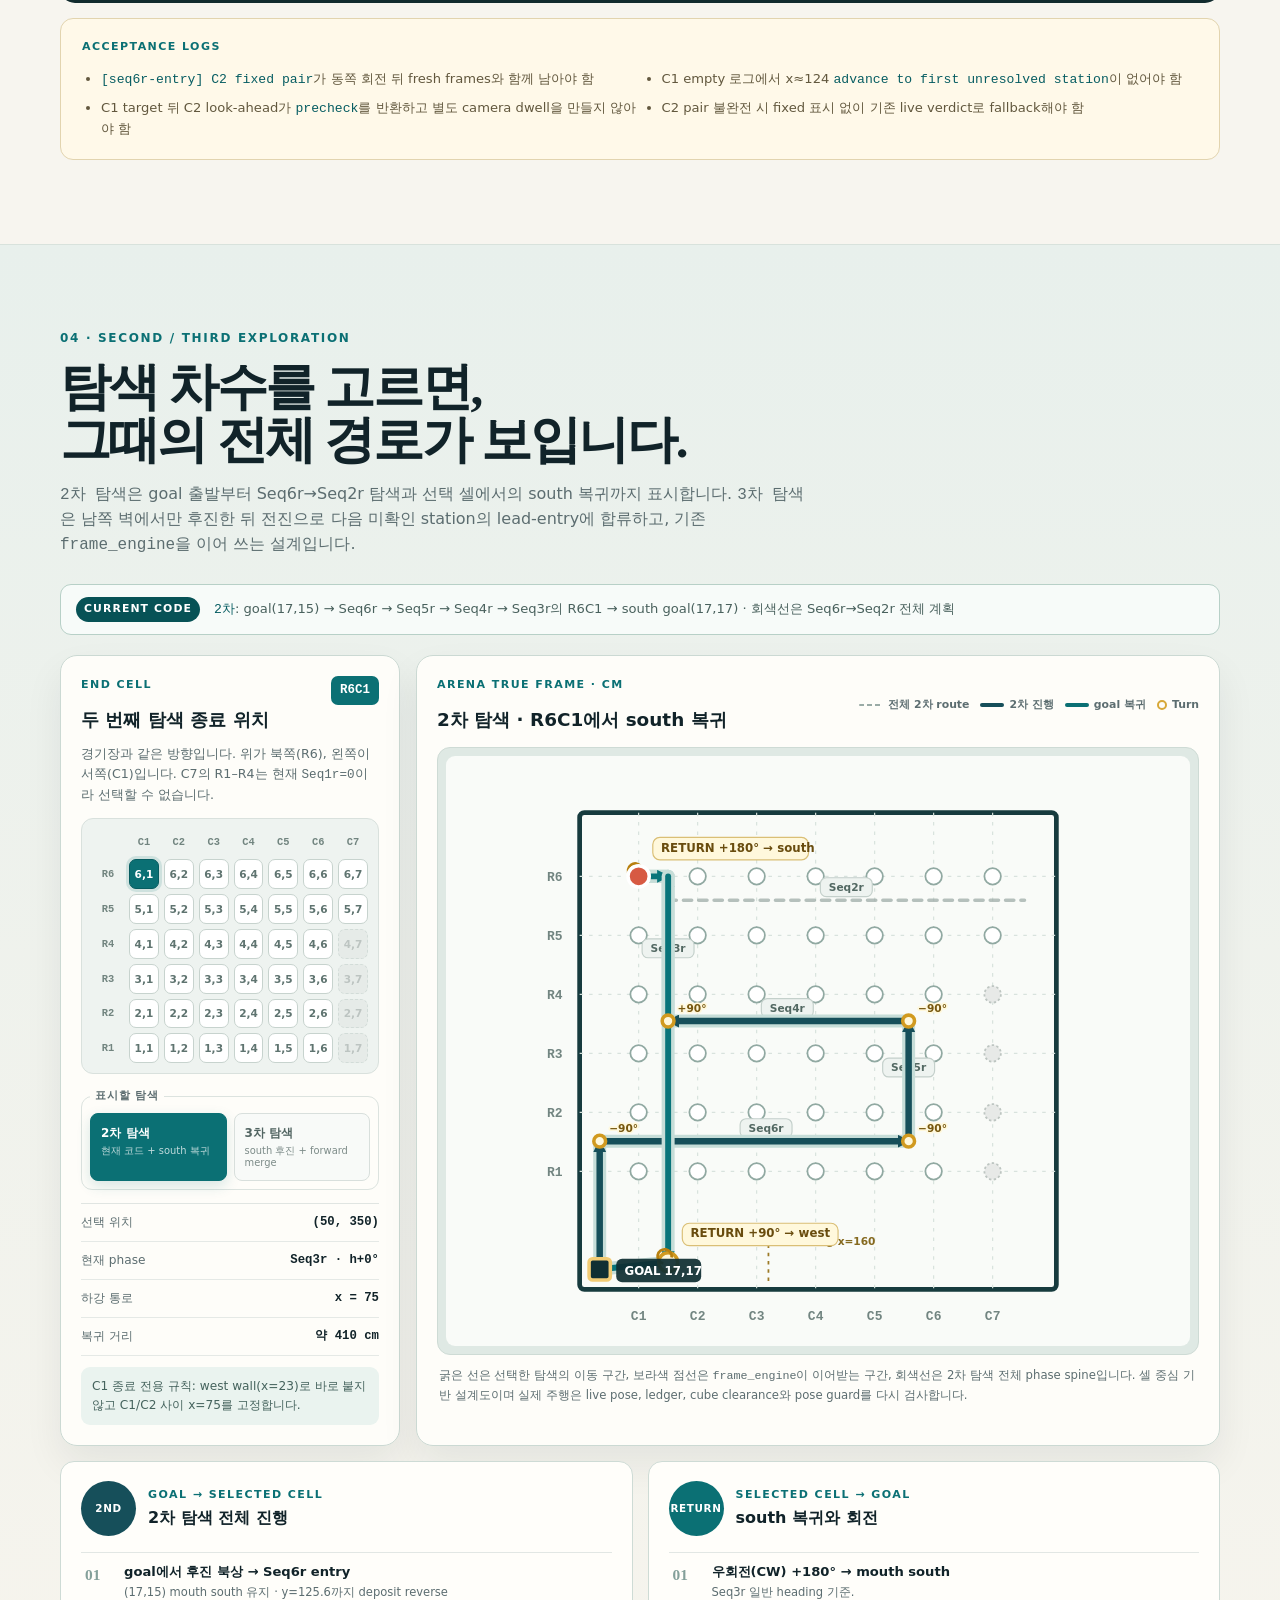
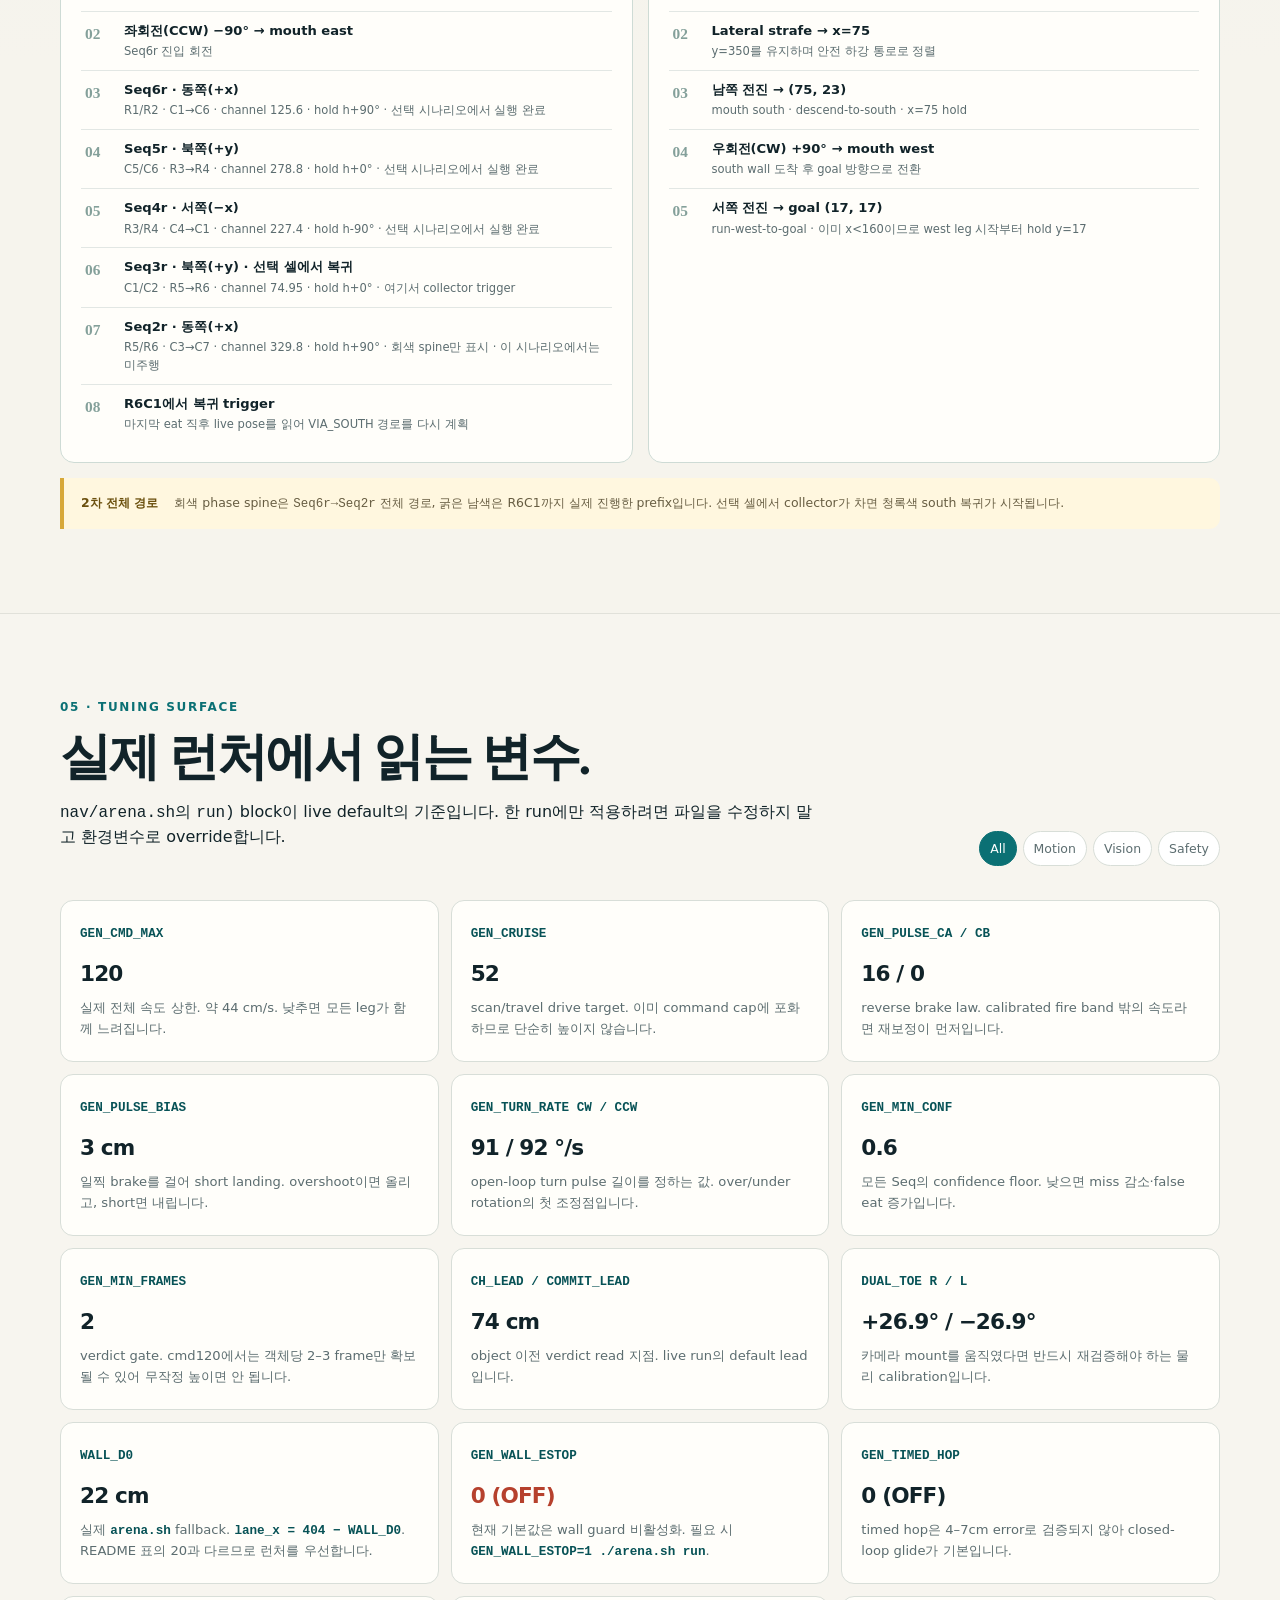
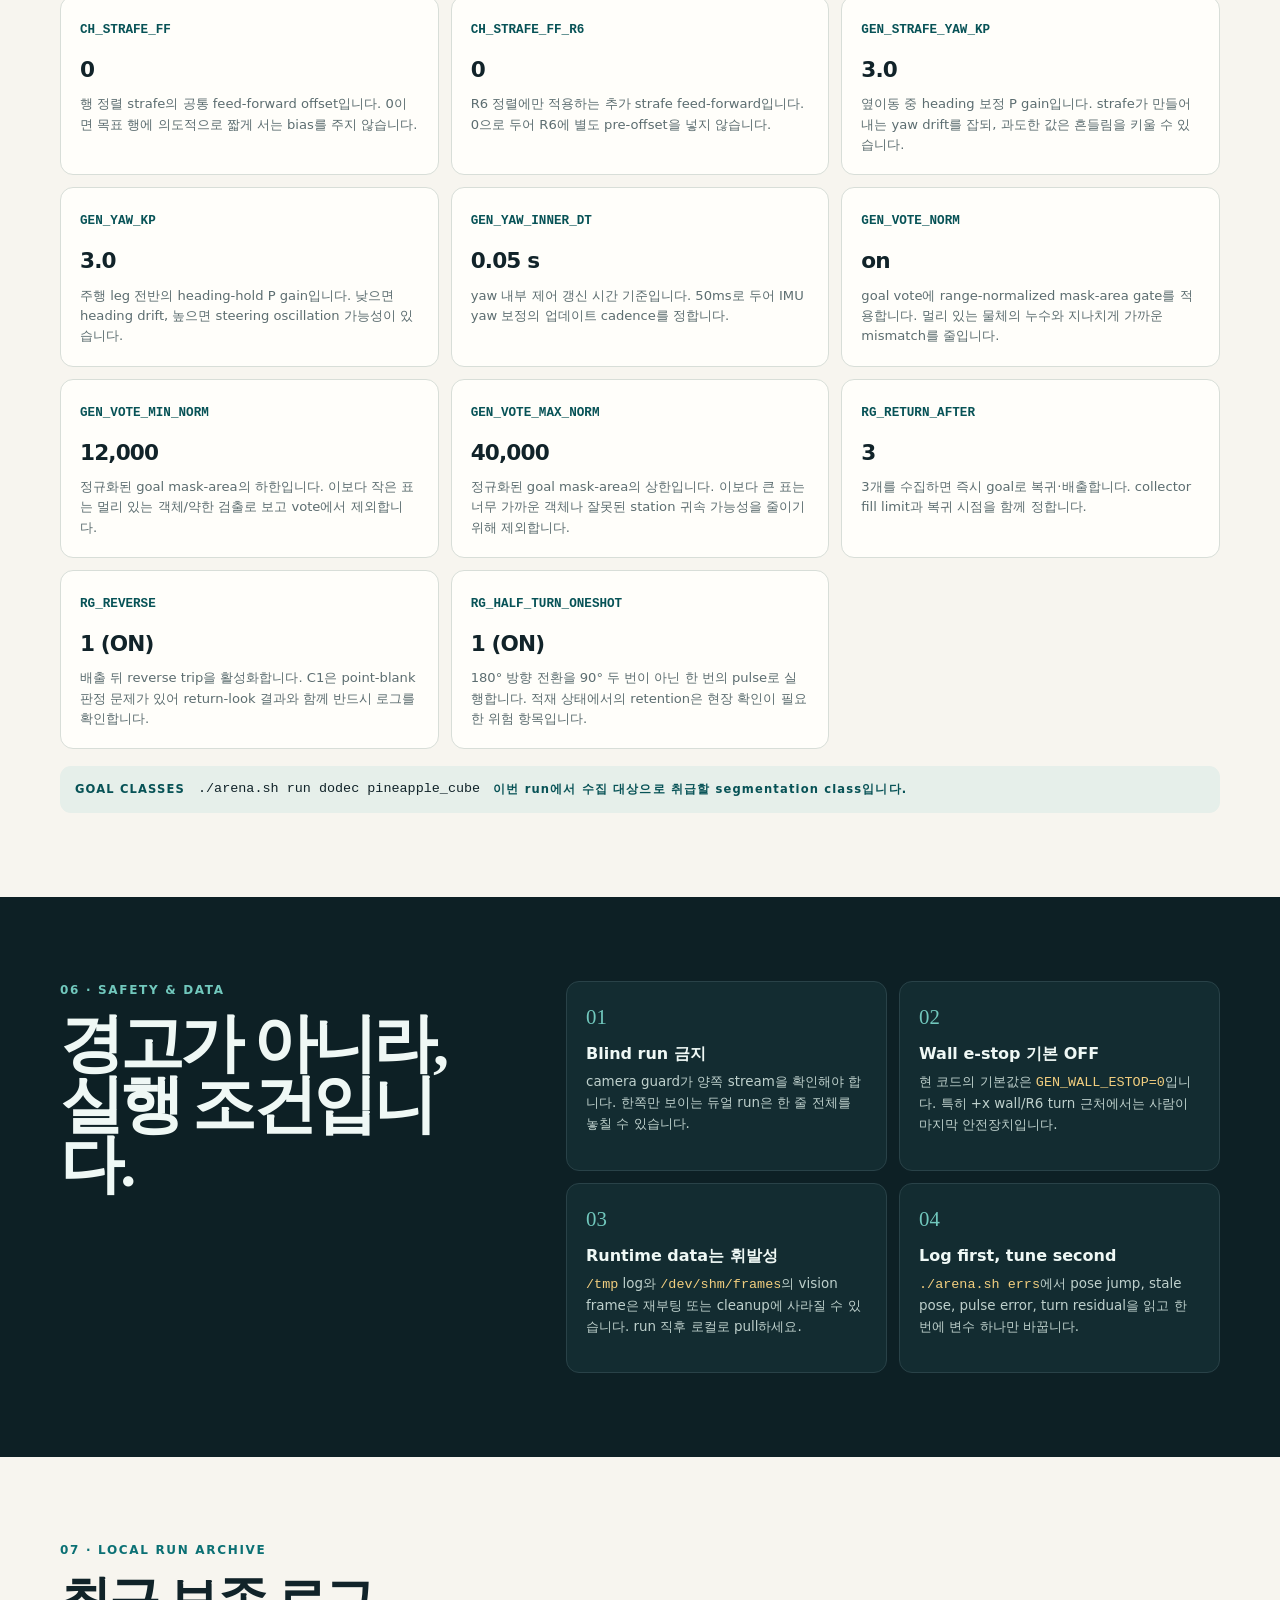
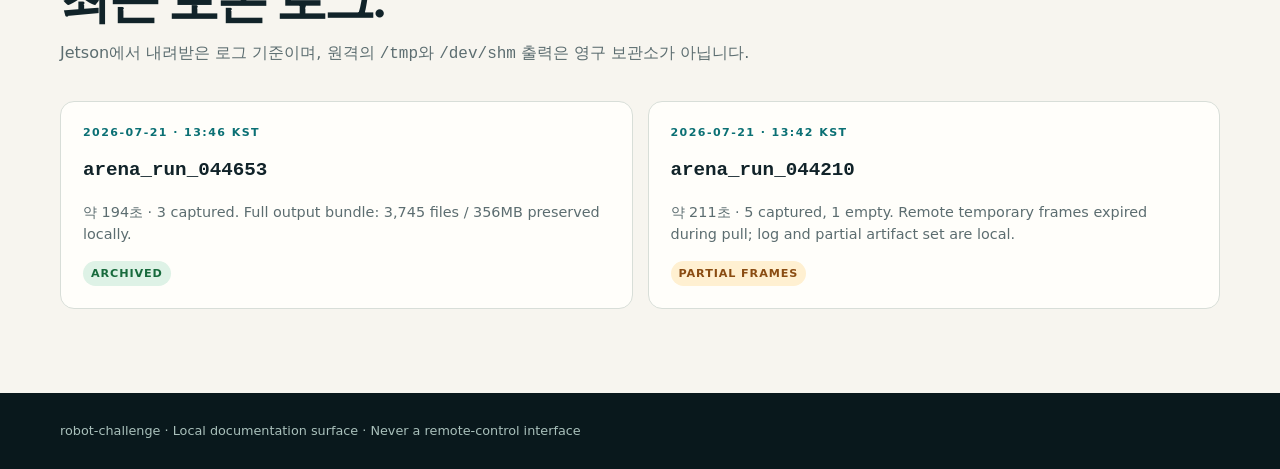
==== commit 96cf0f7d: "Refine third exploration frontier route" ====
--- a/robot-dashboard/index.html
+++ b/robot-dashboard/index.html
@@ -293,7 +293,7 @@
           <div class="section-heading">
             <p class="eyebrow">04 · SECOND / THIRD EXPLORATION</p>
             <h2 id="return-map-title">탐색 차수를 고르면,<br />그때의 전체 경로가 보입니다.</h2>
-            <p><code>2차 탐색</code>은 goal 출발부터 Seq6r→Seq2r 탐색과 선택 셀에서의 south 복귀까지 표시합니다. <code>3차 탐색</code>은 goal에서 직전 복귀 경로를 후진으로 정확히 역주행한 뒤, 선택 셀에서 남은 탐색을 이어가는 설계입니다.</p>
+            <p><code>2차 탐색</code>은 goal 출발부터 Seq6r→Seq2r 탐색과 선택 셀에서의 south 복귀까지 표시합니다. <code>3차 탐색</code>은 남쪽 벽에서만 후진한 뒤 전진으로 다음 미확인 station의 lead-entry에 합류하고, 기존 <code>frame_engine</code>을 이어 쓰는 설계입니다.</p>
           </div>
 
           <div class="return-map-status" role="note">
@@ -321,15 +321,15 @@
                 </label>
                 <label>
                   <input type="radio" name="exploration-mode" value="third" data-exploration-mode />
-                  <span><strong>3차 탐색</strong><small>복귀 역주행 + 재개 설계</small></span>
+                  <span><strong>3차 탐색</strong><small>south 후진 + forward merge</small></span>
                 </label>
               </fieldset>
 
               <div class="return-map-facts">
                 <div><span>선택 위치</span><strong id="return-start-coord">(50, 350)</strong></div>
-                <div><span>현재 phase</span><strong id="return-phase-name">Seq3r</strong></div>
-                <div><span>하강 통로</span><strong id="return-descent-lane">x = 75</strong></div>
-                <div><span>복귀 거리</span><strong id="return-distance">—</strong></div>
+                <div><span id="return-phase-label">현재 phase</span><strong id="return-phase-name">Seq3r</strong></div>
+                <div><span id="return-lane-label">하강 통로</span><strong id="return-descent-lane">x = 75</strong></div>
+                <div><span id="return-distance-label">복귀 거리</span><strong id="return-distance">—</strong></div>
               </div>
               <p id="return-lane-reason" class="return-lane-reason"></p>
             </aside>
@@ -344,6 +344,7 @@
                   <span><i class="legend-line legend-line--backbone"></i>전체 2차 route</span>
                   <span><i id="legend-active-line" class="legend-line legend-line--second"></i><b id="legend-active-text">2차 진행</b></span>
                   <span><i id="legend-secondary-line" class="legend-line legend-line--return"></i><b id="legend-secondary-text">goal 복귀</b></span>
+                  <span id="legend-tertiary" hidden><i class="legend-line legend-line--resume"></i><b>frame_engine</b></span>
                   <span><i class="legend-turn"></i>Turn</span>
                 </div>
               </div>
@@ -353,7 +354,7 @@
                   <desc id="return-arena-desc">R6C1에서 C1과 C2 사이 통로로 이동한 뒤 남쪽 벽으로 내려오고 서쪽으로 회전해 goal로 진입하는 경로입니다.</desc>
                 </svg>
               </div>
-              <p class="return-map-caveat">굵은 선은 선택한 탐색에서 실제로 사용하는 구간, 회색선은 2차 탐색 전체 phase spine입니다. 셀 중심 기반 설계도이며 실제 복귀는 live pose, terminal eat heading, cube clearance와 pose guard를 다시 검사합니다.</p>
+              <p class="return-map-caveat">굵은 선은 선택한 탐색의 이동 구간, 보라색 점선은 <code>frame_engine</code>이 이어받는 구간, 회색선은 2차 탐색 전체 phase spine입니다. 셀 중심 기반 설계도이며 실제 주행은 live pose, ledger, cube clearance와 pose guard를 다시 검사합니다.</p>
             </article>
           </div>
 
--- a/robot-dashboard/dashboard.css
+++ b/robot-dashboard/dashboard.css
@@ -27,8 +27,8 @@
 .return-cell-grid { display:grid; grid-template-columns:32px repeat(7,minmax(0,1fr)); gap:5px; padding:10px; border:1px solid #d9e1dd; border-radius:12px; background:#eef3f0; }.return-cell-grid__head,.return-cell-grid__row { display:grid; place-items:center; min-height:25px; color:#71847f; font-family:"SFMono-Regular",Consolas,monospace; font-size:.65rem; font-weight:800; }.return-cell { aspect-ratio:1; min-width:0; padding:0; cursor:pointer; border:1px solid #c7d3ce; border-radius:7px; color:#5f7470; background:#fff; font-size:.66rem; font-weight:800; transition:transform .14s ease,border-color .14s ease,background .14s ease,color .14s ease; }.return-cell:hover { z-index:1; transform:translateY(-2px); color:var(--teal-dark); border-color:#6ea89e; }.return-cell.is-active { color:#fff; border-color:#075c60; background:var(--teal); box-shadow:0 0 0 3px rgba(11,112,116,.14); }.return-cell:disabled,.return-cell.is-unavailable { cursor:not-allowed; color:#a8b1ae; border-style:dashed; background:#e4e8e6; opacity:.7; }.return-cell:disabled:hover { transform:none; color:#a8b1ae; border-color:#c7d3ce; }
 .exploration-mode { display:grid; grid-template-columns:1fr 1fr; gap:7px; margin:14px 0 0; padding:8px; border:1px solid #dce3df; border-radius:11px; }.exploration-mode legend { padding:0 5px; color:var(--muted); font-size:.68rem; font-weight:800; letter-spacing:.08em; }.exploration-mode label { position:relative; display:block; min-width:0; padding:10px; cursor:pointer; border:1px solid #d8dfdc; border-radius:8px; color:#526562; background:#f8faf8; }.exploration-mode label.is-active { color:#fff; border-color:var(--teal); background:var(--teal); box-shadow:0 5px 14px rgba(11,112,116,.16); }.exploration-mode input { position:absolute; opacity:0; pointer-events:none; }.exploration-mode strong,.exploration-mode small { display:block; }.exploration-mode strong { font-size:.75rem; }.exploration-mode small { margin-top:2px; color:inherit; opacity:.74; font-size:.62rem; line-height:1.25; }
 .return-map-facts { display:grid; gap:0; margin-top:13px; border-top:1px solid #e0e5e2; }.return-map-facts div { display:flex; justify-content:space-between; gap:15px; padding:9px 0; border-bottom:1px solid #e5e9e6; }.return-map-facts span { color:var(--muted); font-size:.76rem; }.return-map-facts strong { font-family:"SFMono-Regular",Consolas,monospace; font-size:.77rem; }.return-lane-reason { min-height:47px; margin:11px 0 0; padding:10px 11px; border-radius:9px; color:#45635d; background:#eaf3ef; font-size:.76rem; }
-.return-arena-card { min-width:0; padding:20px; }.return-arena-card__head { align-items:center; }.return-legend { display:flex; align-items:center; gap:11px; flex-wrap:wrap; color:var(--muted); font-size:.68rem; font-weight:750; }.return-legend span { display:flex; align-items:center; gap:5px; }.return-legend b { font-weight:750; }.legend-line { display:inline-block; width:24px; height:4px; border-radius:999px; }.legend-line--backbone { height:2px; background:repeating-linear-gradient(90deg,#9aaba6 0 5px,transparent 5px 8px); }.legend-line--second { background:#164f5a; }.legend-line--return { background:var(--teal); }.legend-line--third { height:3px; background:var(--coral); }.legend-line--resume { height:3px; background:#7b5a9b; }.legend-turn { display:inline-block; width:10px; height:10px; border:2px solid var(--gold); border-radius:50%; }
-.return-arena-wrap { margin-top:13px; padding:8px; border:1px solid #cedbd5; border-radius:13px; background:#dfe9e4; }.return-arena { display:block; width:100%; max-height:590px; border-radius:9px; background:#f9fbf8; }.return-arena .arena-wall { fill:#f9fbf8; stroke:#173b3e; stroke-width:4; }.return-arena .arena-grid-line { stroke:#d8e2dd; stroke-width:1; stroke-dasharray:3 5; }.return-arena .arena-south-band { fill:#dbece5; opacity:.8; }.return-arena .arena-axis-label { fill:#728581; font-family:"SFMono-Regular",Consolas,monospace; font-size:11px; font-weight:800; }.return-arena .arena-object-dot { fill:#fff; stroke:#91a9a2; stroke-width:1.5; }.return-arena .arena-object-dot.is-selected { fill:#f6b19f; stroke:#a83f2b; stroke-width:3; }.return-arena .arena-object-dot.is-unavailable { fill:#e7e9e7; stroke:#bdc5c1; stroke-dasharray:2 2; }.return-arena .arena-lane-guide { stroke:#88a69e; stroke-width:2; stroke-dasharray:7 7; }.return-arena .route-backbone { fill:none; stroke:#9baaa6; stroke-width:3; stroke-dasharray:7 6; stroke-linecap:round; opacity:.72; }.return-arena .route-second-under,.return-arena .route-return-under { fill:none; stroke:#c6ddd8; stroke-width:11; stroke-linecap:round; stroke-linejoin:round; }.return-arena .route-second { fill:none; stroke:#164f5a; stroke-width:5.5; stroke-linecap:round; }.return-arena .route-return { fill:none; stroke:#08747a; stroke-width:5; stroke-linecap:round; }.return-arena .route-third { fill:none; stroke:#d65b45; stroke-width:4.5; stroke-linecap:round; }.return-arena .route-resume { fill:none; stroke:#7b5a9b; stroke-width:4; stroke-dasharray:9 6; stroke-linecap:round; }.return-arena .route-point { fill:#fff; stroke:#08747a; stroke-width:3; }.return-arena .phase-node { fill:#fff; stroke:#758d87; stroke-width:2; }.return-arena .phase-label-bg { fill:#eef3f0; stroke:#c4d0cb; stroke-width:1; }.return-arena .phase-label { fill:#526862; font-size:9px; font-weight:850; }.return-arena .turn-point { fill:#fff8dc; stroke:#d19a20; stroke-width:3; }.return-arena .turn-arc { fill:none; stroke:#b8800f; stroke-width:2.4; }.return-arena .turn-label-bg { fill:#fff8dc; stroke:#dabf76; stroke-width:1; }.return-arena .turn-label { fill:#694c0e; font-size:10px; font-weight:850; }.return-arena .compact-turn-label { fill:#76570f; font-size:9px; font-weight:850; paint-order:stroke; stroke:#fff8dc; stroke-width:3px; stroke-linejoin:round; }.return-arena .start-marker { fill:#d75a43; stroke:#fff; stroke-width:3; }.return-arena .goal-marker { fill:#102f33; stroke:#f2cc75; stroke-width:3; }.return-arena .marker-label-bg { fill:#102f33; opacity:.93; }.return-arena .marker-label { fill:#fff; font-size:10px; font-weight:850; }.return-arena .hug-trigger { stroke:#9c7a26; stroke-width:1.5; stroke-dasharray:3 4; }.return-arena .hug-label { fill:#85691f; font-size:9px; font-weight:750; }.return-map-caveat { margin:11px 2px 0; color:var(--muted); font-size:.73rem; }
+.return-arena-card { min-width:0; padding:20px; }.return-arena-card__head { align-items:center; }.return-legend { display:flex; align-items:center; gap:11px; flex-wrap:wrap; color:var(--muted); font-size:.68rem; font-weight:750; }.return-legend span { display:flex; align-items:center; gap:5px; }.return-legend span[hidden] { display:none; }.return-legend b { font-weight:750; }.legend-line { display:inline-block; width:24px; height:4px; border-radius:999px; }.legend-line--backbone { height:2px; background:repeating-linear-gradient(90deg,#9aaba6 0 5px,transparent 5px 8px); }.legend-line--second { background:#164f5a; }.legend-line--return { background:var(--teal); }.legend-line--third { height:3px; background:var(--coral); }.legend-line--forward { height:3px; background:#244f70; }.legend-line--resume { height:3px; background:repeating-linear-gradient(90deg,#7b5a9b 0 7px,transparent 7px 11px); }.legend-turn { display:inline-block; width:10px; height:10px; border:2px solid var(--gold); border-radius:50%; }
+.return-arena-wrap { margin-top:13px; padding:8px; border:1px solid #cedbd5; border-radius:13px; background:#dfe9e4; }.return-arena { display:block; width:100%; max-height:590px; border-radius:9px; background:#f9fbf8; }.return-arena .arena-wall { fill:#f9fbf8; stroke:#173b3e; stroke-width:4; }.return-arena .arena-grid-line { stroke:#d8e2dd; stroke-width:1; stroke-dasharray:3 5; }.return-arena .arena-south-band { fill:#dbece5; opacity:.8; }.return-arena .arena-axis-label { fill:#728581; font-family:"SFMono-Regular",Consolas,monospace; font-size:11px; font-weight:800; }.return-arena .arena-object-dot { fill:#fff; stroke:#91a9a2; stroke-width:1.5; }.return-arena .arena-object-dot.is-selected { fill:#f6b19f; stroke:#a83f2b; stroke-width:3; }.return-arena .arena-object-dot.is-unavailable { fill:#e7e9e7; stroke:#bdc5c1; stroke-dasharray:2 2; }.return-arena .arena-lane-guide { stroke:#88a69e; stroke-width:2; stroke-dasharray:7 7; }.return-arena .route-backbone { fill:none; stroke:#9baaa6; stroke-width:3; stroke-dasharray:7 6; stroke-linecap:round; opacity:.72; }.return-arena .route-second-under,.return-arena .route-return-under { fill:none; stroke:#c6ddd8; stroke-width:11; stroke-linecap:round; stroke-linejoin:round; }.return-arena .route-second { fill:none; stroke:#164f5a; stroke-width:5.5; stroke-linecap:round; }.return-arena .route-return { fill:none; stroke:#08747a; stroke-width:5; stroke-linecap:round; }.return-arena .route-third { fill:none; stroke:#d65b45; stroke-width:4.5; stroke-linecap:round; }.return-arena .route-forward { fill:none; stroke:#244f70; stroke-width:4.5; stroke-linecap:round; stroke-linejoin:round; }.return-arena .route-resume { fill:none; stroke:#7b5a9b; stroke-width:4; stroke-dasharray:9 6; stroke-linecap:round; }.return-arena .route-point { fill:#fff; stroke:#08747a; stroke-width:3; }.return-arena .phase-node { fill:#fff; stroke:#758d87; stroke-width:2; }.return-arena .phase-label-bg { fill:#eef3f0; stroke:#c4d0cb; stroke-width:1; }.return-arena .phase-label { fill:#526862; font-size:9px; font-weight:850; }.return-arena .turn-point { fill:#fff8dc; stroke:#d19a20; stroke-width:3; }.return-arena .turn-arc { fill:none; stroke:#b8800f; stroke-width:2.4; }.return-arena .turn-label-bg { fill:#fff8dc; stroke:#dabf76; stroke-width:1; }.return-arena .turn-label { fill:#694c0e; font-size:10px; font-weight:850; }.return-arena .compact-turn-label { fill:#76570f; font-size:9px; font-weight:850; paint-order:stroke; stroke:#fff8dc; stroke-width:3px; stroke-linejoin:round; }.return-arena .start-marker { fill:#d75a43; stroke:#fff; stroke-width:3; }.return-arena .frontier-marker { fill:#fff; stroke:#7b5a9b; stroke-width:4; }.return-arena .goal-marker { fill:#102f33; stroke:#f2cc75; stroke-width:3; }.return-arena .marker-label-bg { fill:#102f33; opacity:.93; }.return-arena .marker-label { fill:#fff; font-size:10px; font-weight:850; }.return-arena .hug-trigger { stroke:#9c7a26; stroke-width:1.5; stroke-dasharray:3 4; }.return-arena .hug-label { fill:#85691f; font-size:9px; font-weight:750; }.return-map-caveat { margin:11px 2px 0; color:var(--muted); font-size:.73rem; }
 .return-instructions { display:grid; grid-template-columns:1fr 1fr; gap:15px; margin-top:15px; }.return-instructions article { padding:19px 20px; border:1px solid #cedbd5; border-radius:14px; background:var(--panel); }.instruction-head { display:flex; align-items:center; gap:12px; }.instruction-head h3 { margin:0; font-size:1rem; }.instruction-head .card-kicker { margin-bottom:3px; }.route-badge { display:grid; place-items:center; flex:0 0 55px; height:55px; border-radius:50%; color:#fff; font-size:.65rem; font-weight:850; letter-spacing:.06em; text-align:center; }.route-badge--second { background:#164f5a; }.route-badge--return { background:var(--teal); }.route-badge--third { background:var(--coral); }.route-badge--resume { background:#7b5a9b; }.route-step-list { display:grid; gap:0; margin:16px 0 0; padding:0; list-style:none; counter-reset:route-step; }.route-step-list li { position:relative; min-height:54px; padding:9px 8px 9px 43px; border-top:1px solid #e2e7e4; counter-increment:route-step; }.route-step-list li::before { content:counter(route-step,decimal-leading-zero); position:absolute; left:4px; top:10px; color:#84a09a; font-family:Georgia,serif; font-size:.96rem; font-weight:bold; }.route-step-list strong { display:block; font-size:.82rem; }.route-step-list small { display:block; margin-top:2px; color:var(--muted); font-size:.72rem; }.route-step-list code { color:#075d62; }.return-mechanism-note { display:flex; gap:16px; align-items:flex-start; margin-top:15px; padding:15px 17px; border-left:4px solid var(--gold); border-radius:0 11px 11px 0; background:#fff7df; }.return-mechanism-note strong { flex:0 0 auto; color:#6b500e; font-size:.78rem; }.return-mechanism-note p { margin:0; color:#675d42; font-size:.78rem; }
 .filter-group { display:flex; gap:6px; flex-wrap:wrap; }.filter { padding:7px 10px; border:1px solid var(--line); border-radius:999px; color:var(--muted); background:#fff; font-size:.78rem; cursor:pointer; }.filter.is-active { color:#fff; border-color:var(--teal); background:var(--teal); }.knob-grid { display:grid; grid-template-columns:repeat(3,1fr); gap:12px; }.knob { min-height:162px; padding:19px; border:1px solid var(--line); border-radius:13px; background:var(--panel); }.knob[hidden] { display:none; }.knob code { color:var(--teal-dark); font-size:.79rem; font-weight:800; }.knob strong { display:block; margin:12px 0 8px; font-size:1.35rem; letter-spacing:-.04em; }.knob p { margin:0; color:var(--muted); font-size:.82rem; }.override-example { display:flex; align-items:center; gap:13px; flex-wrap:wrap; margin-top:17px; padding:13px 15px; border-radius:11px; background:#e6efea; }.override-example > span { color:var(--teal-dark); font-size:.72rem; font-weight:850; letter-spacing:.1em; }.override-example > code:not(.sr-only) { overflow:auto; font-size:.84rem; }
 .section--dark { color:#eff8f5; background:var(--dark); }.eyebrow--light { color:#71c8bd; }.safety-layout { display:grid; grid-template-columns:.8fr 1.2fr; gap:70px; }.safety-layout h2 { margin:0; font-family:Georgia,serif; font-size:clamp(2.3rem,5vw,4.5rem); line-height:.95; letter-spacing:-.06em; }.safety-cards { display:grid; grid-template-columns:1fr 1fr; gap:12px; }.safety-cards article { min-height:190px; padding:19px; border:1px solid #294248; border-radius:13px; background:#132c31; }.safety-cards span { color:#71c8bd; font-family:Georgia,serif; font-size:1.3rem; }.safety-cards h3 { margin:9px 0 5px; font-size:1rem; }.safety-cards p { margin:0; color:#bed0cc; font-size:.84rem; }.safety-cards code { color:#f2ce7f; }
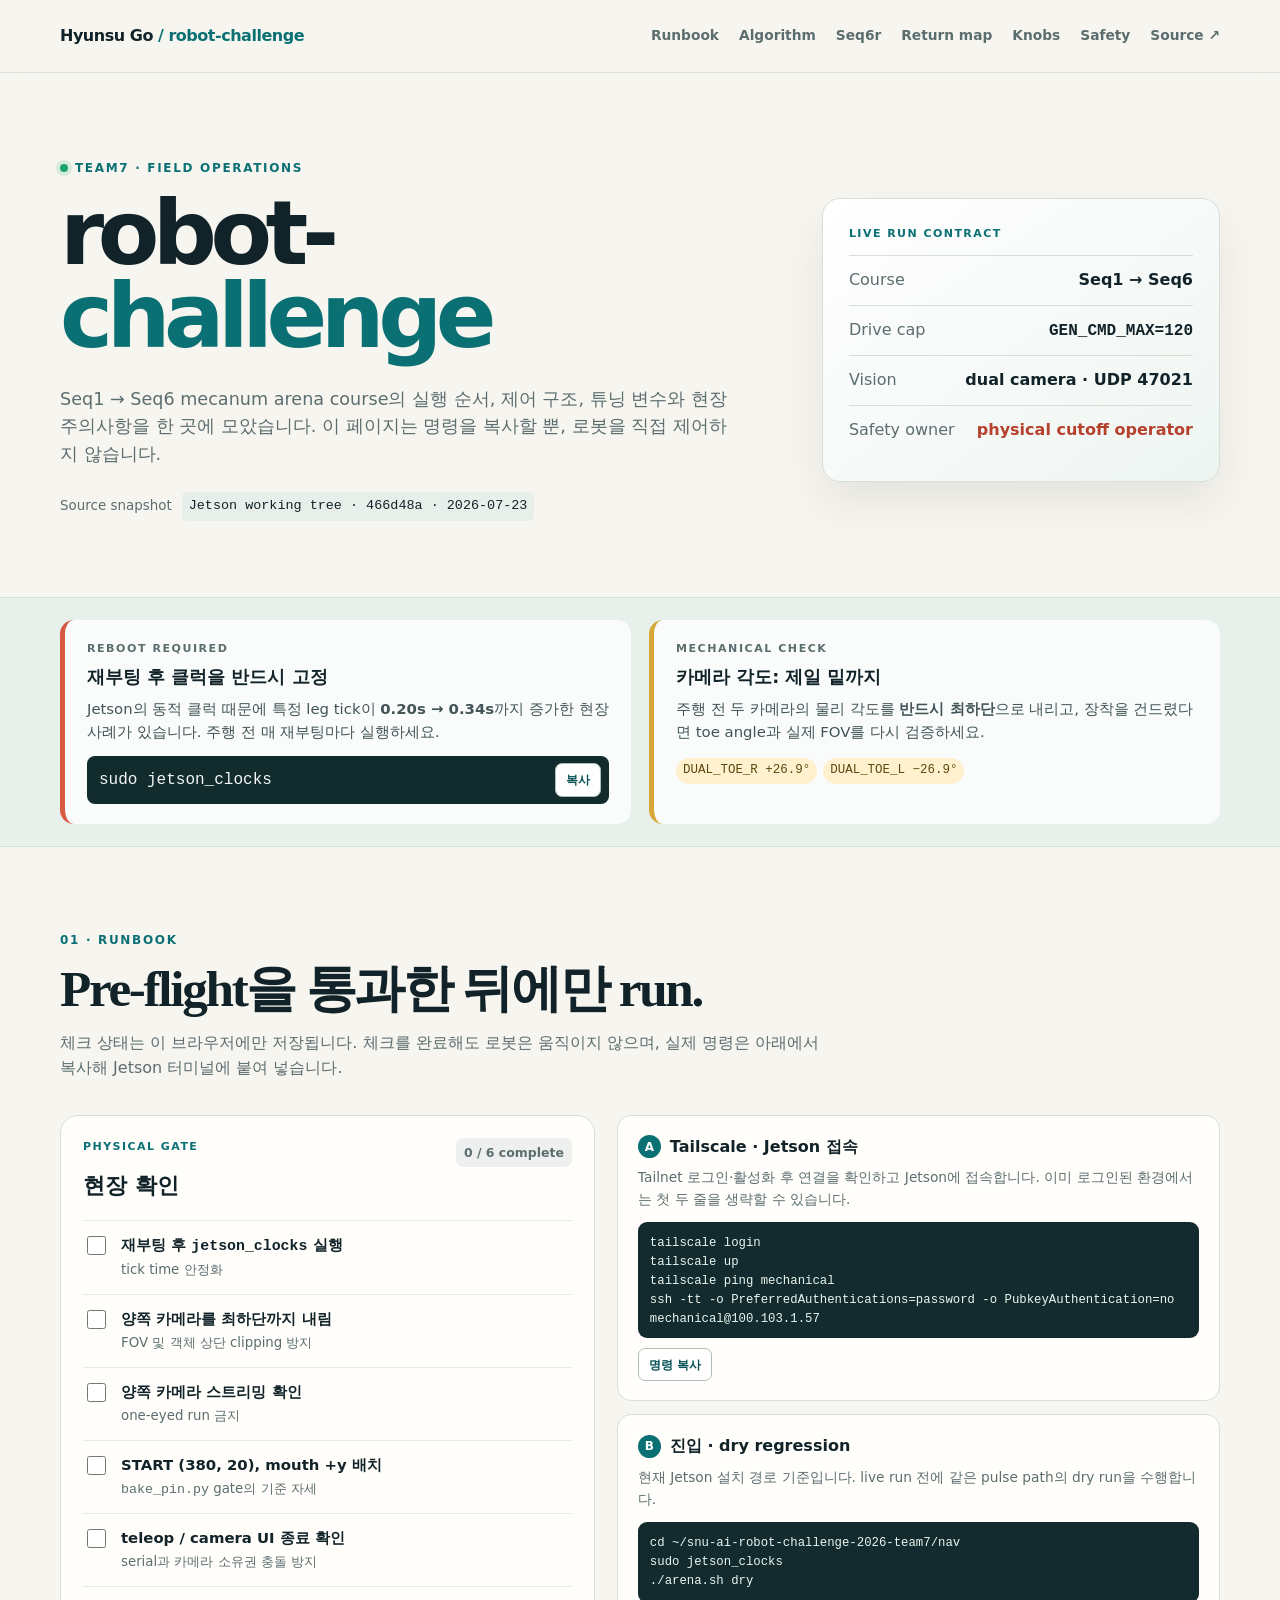
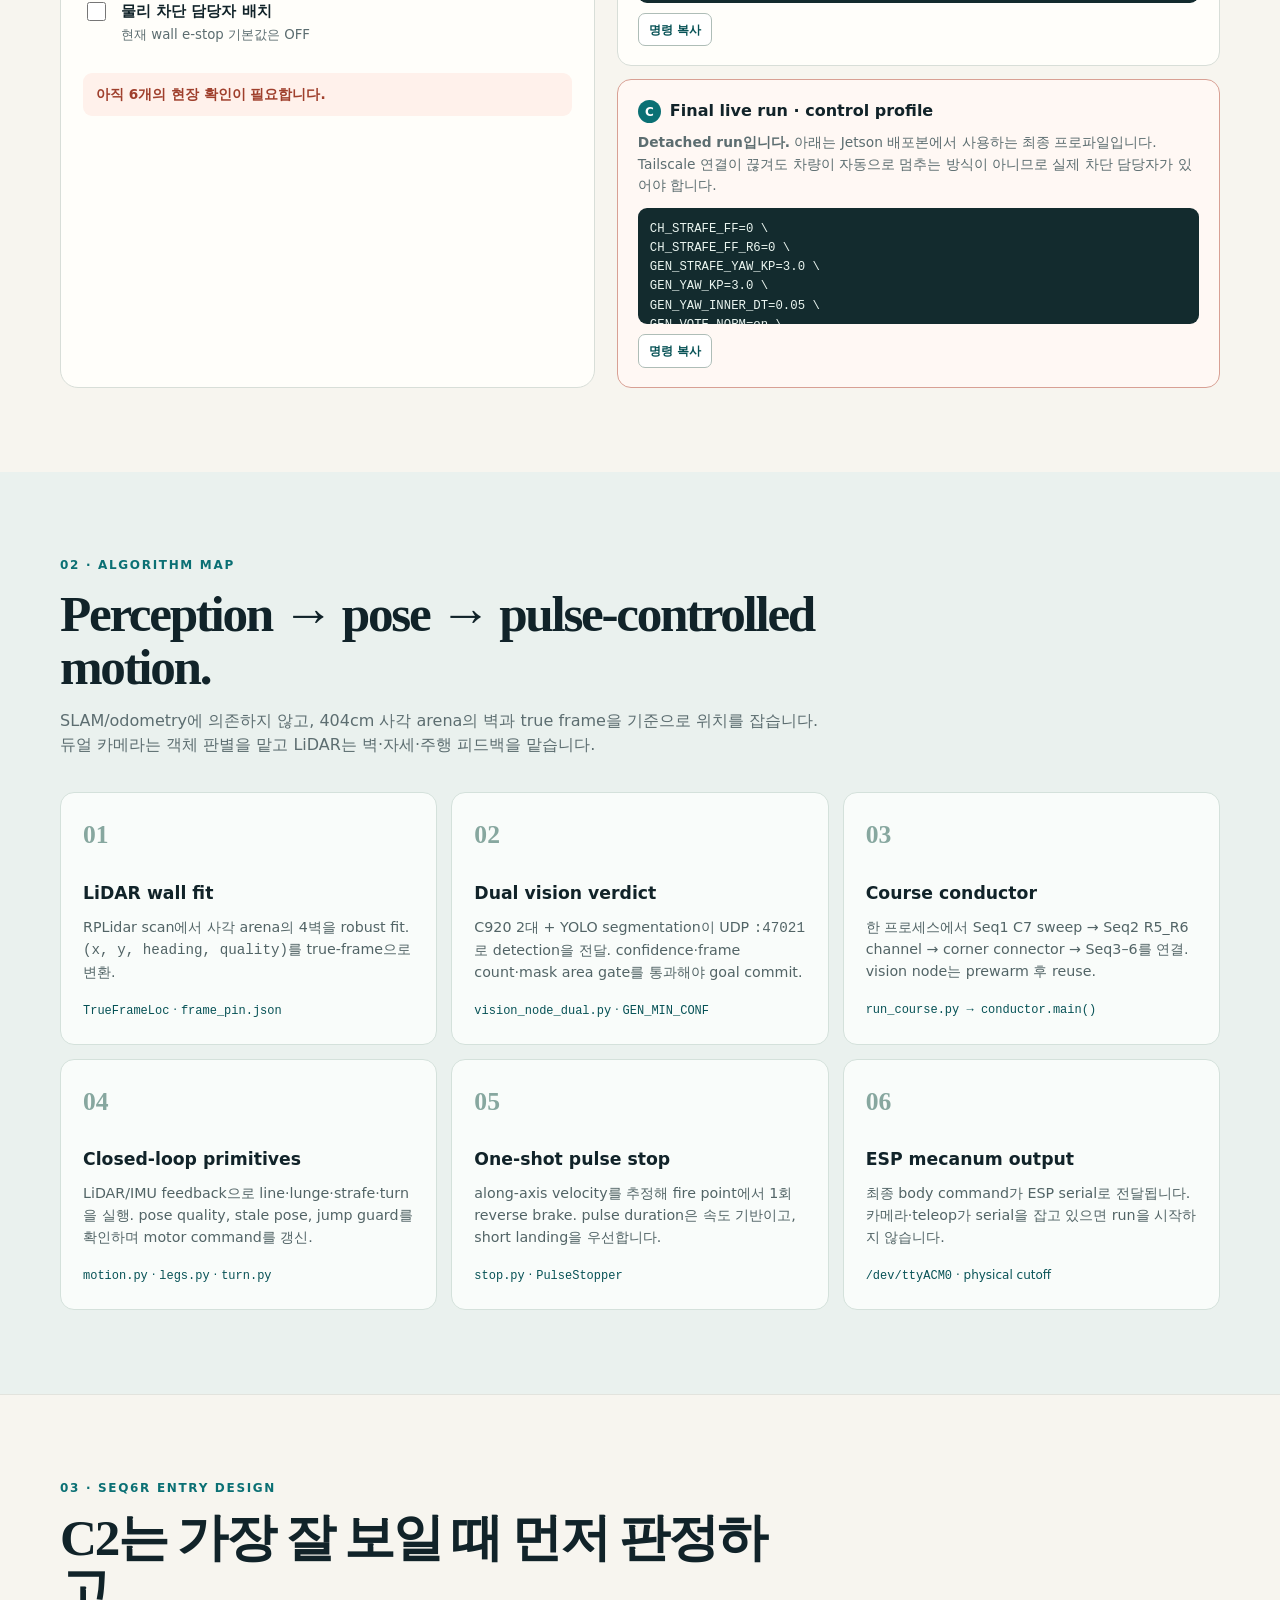
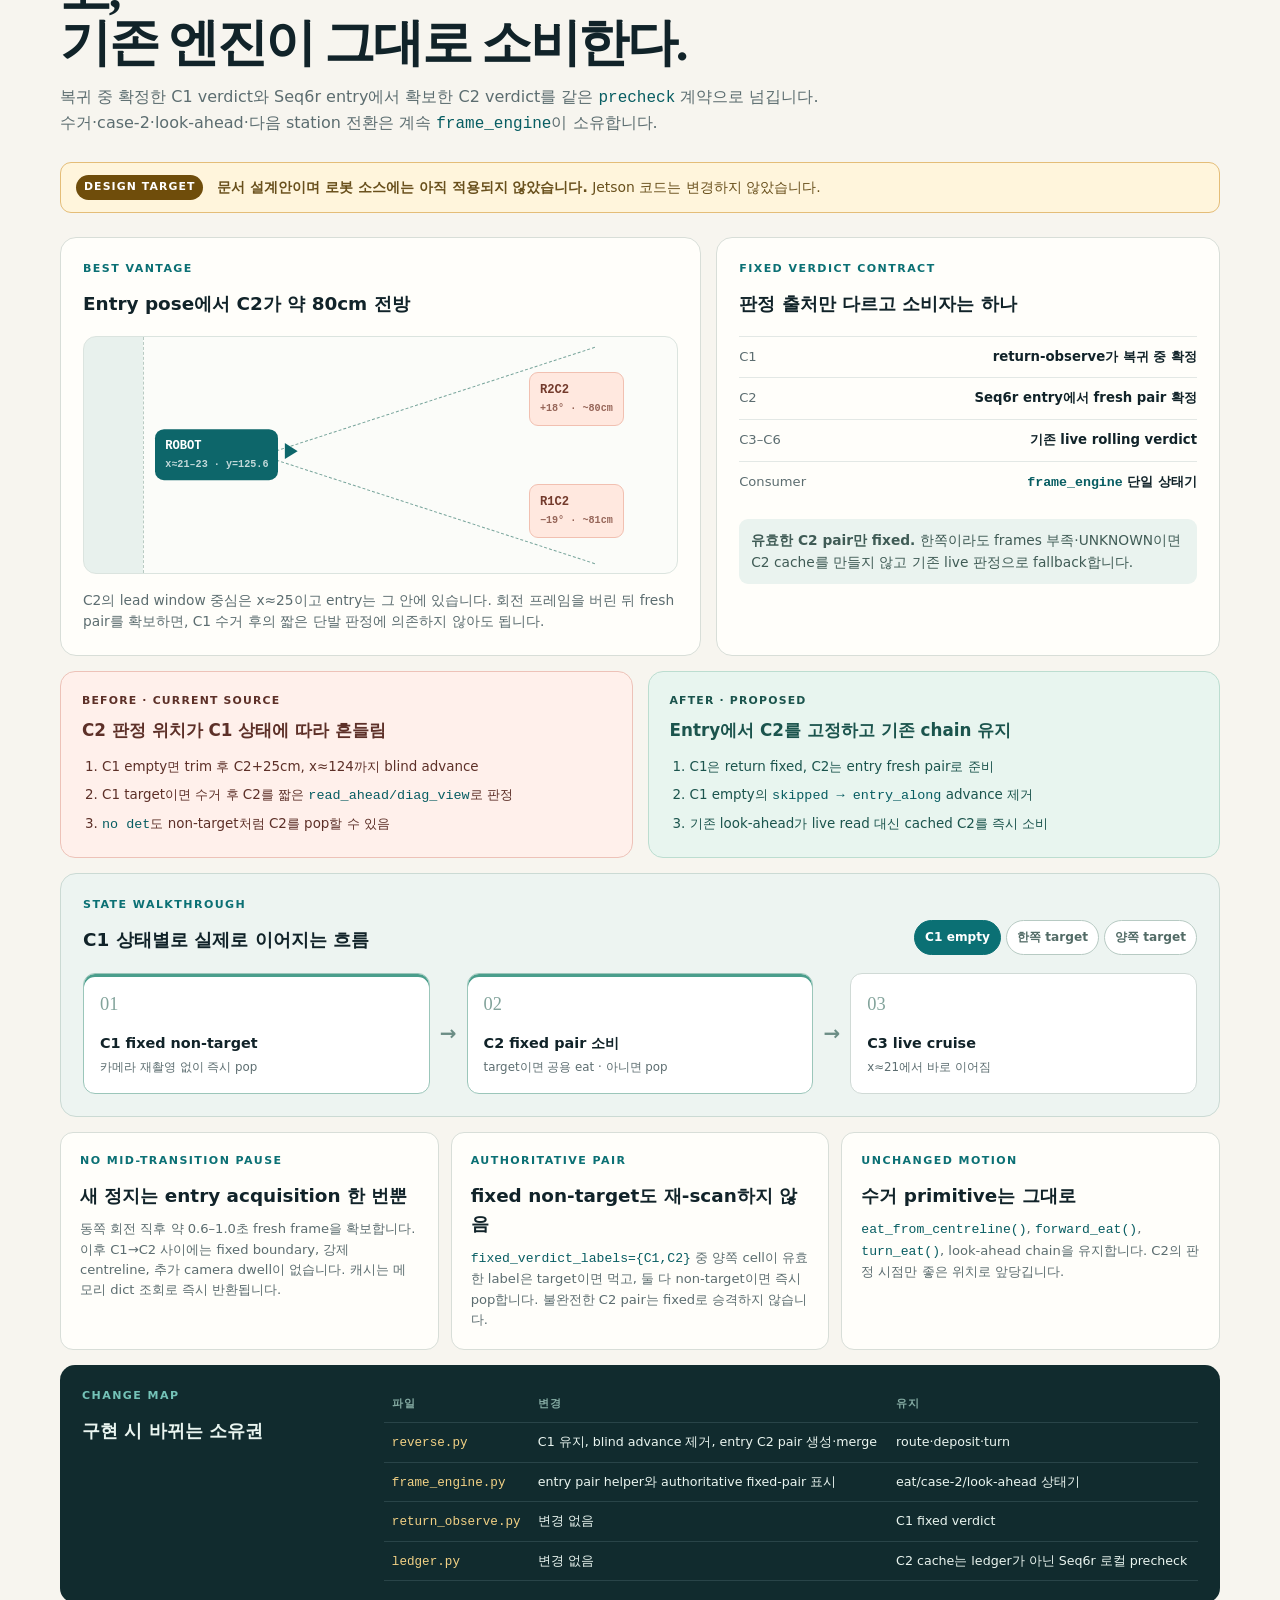
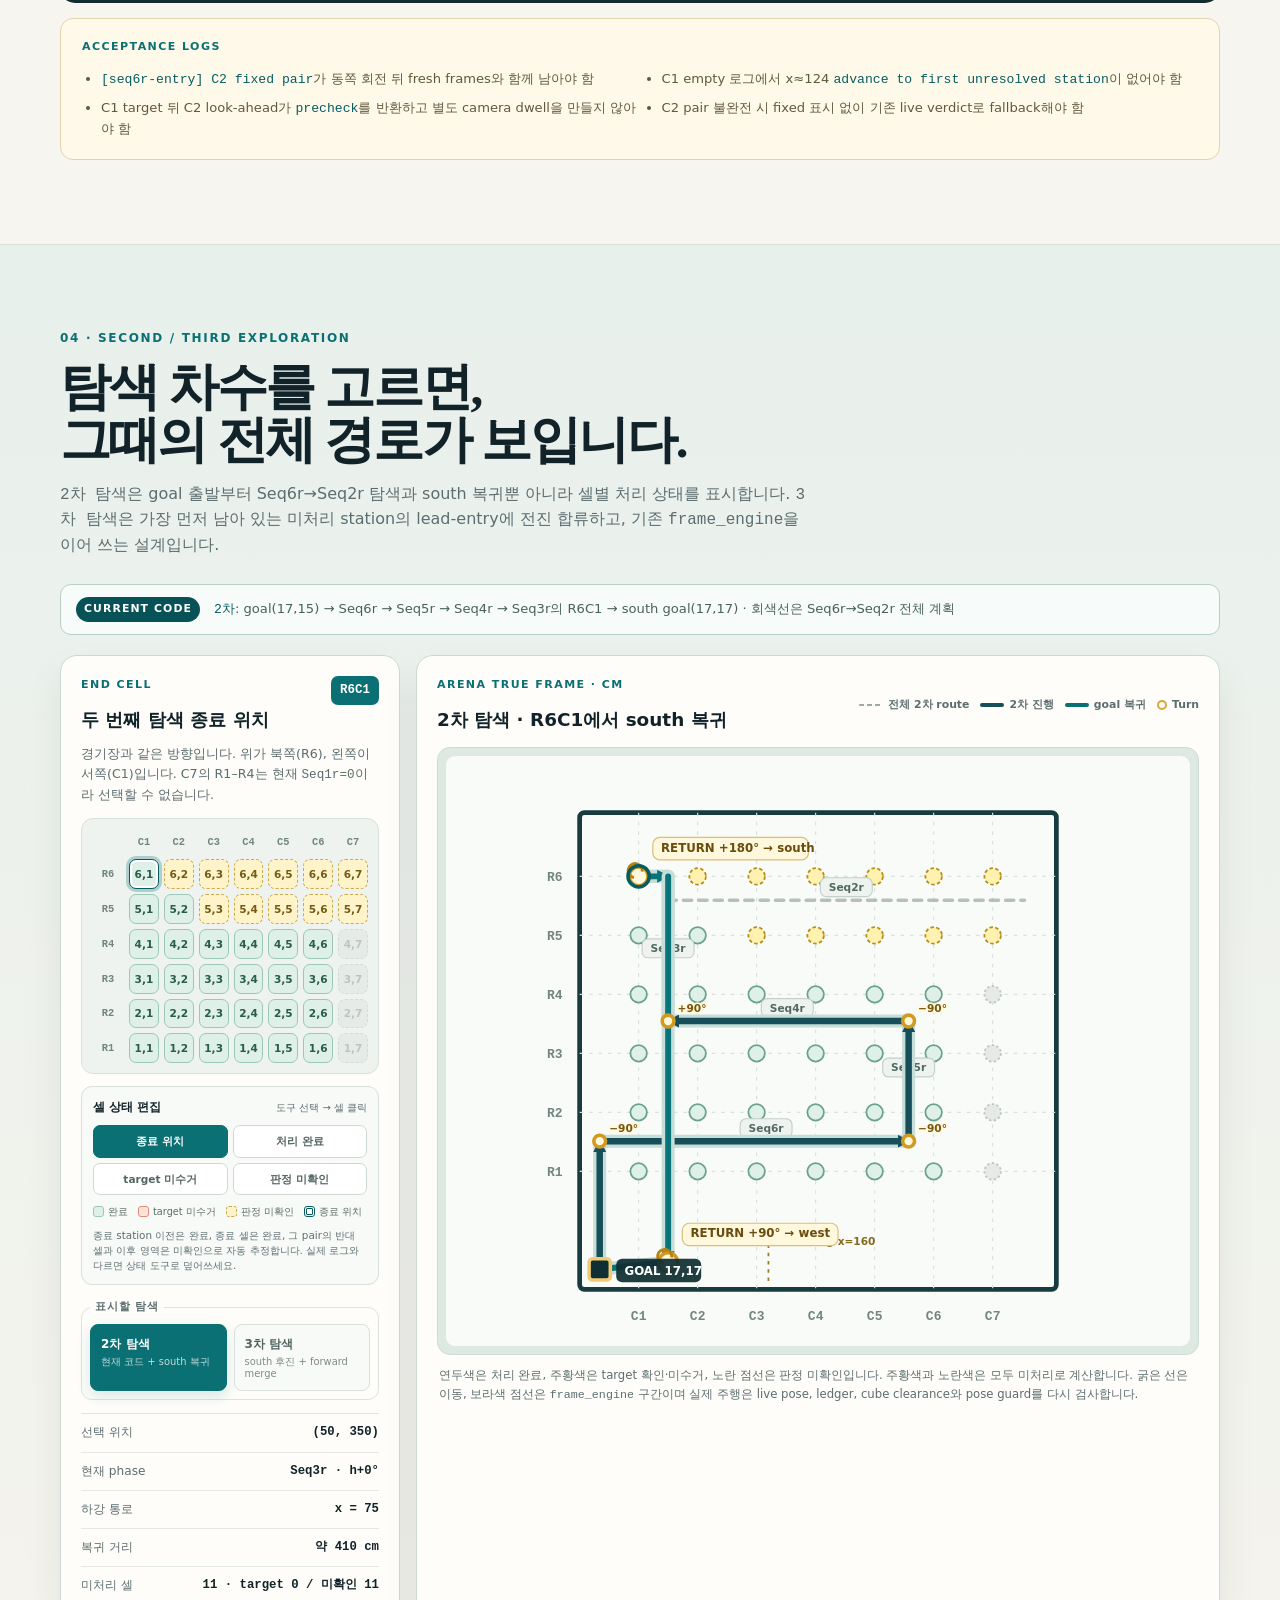
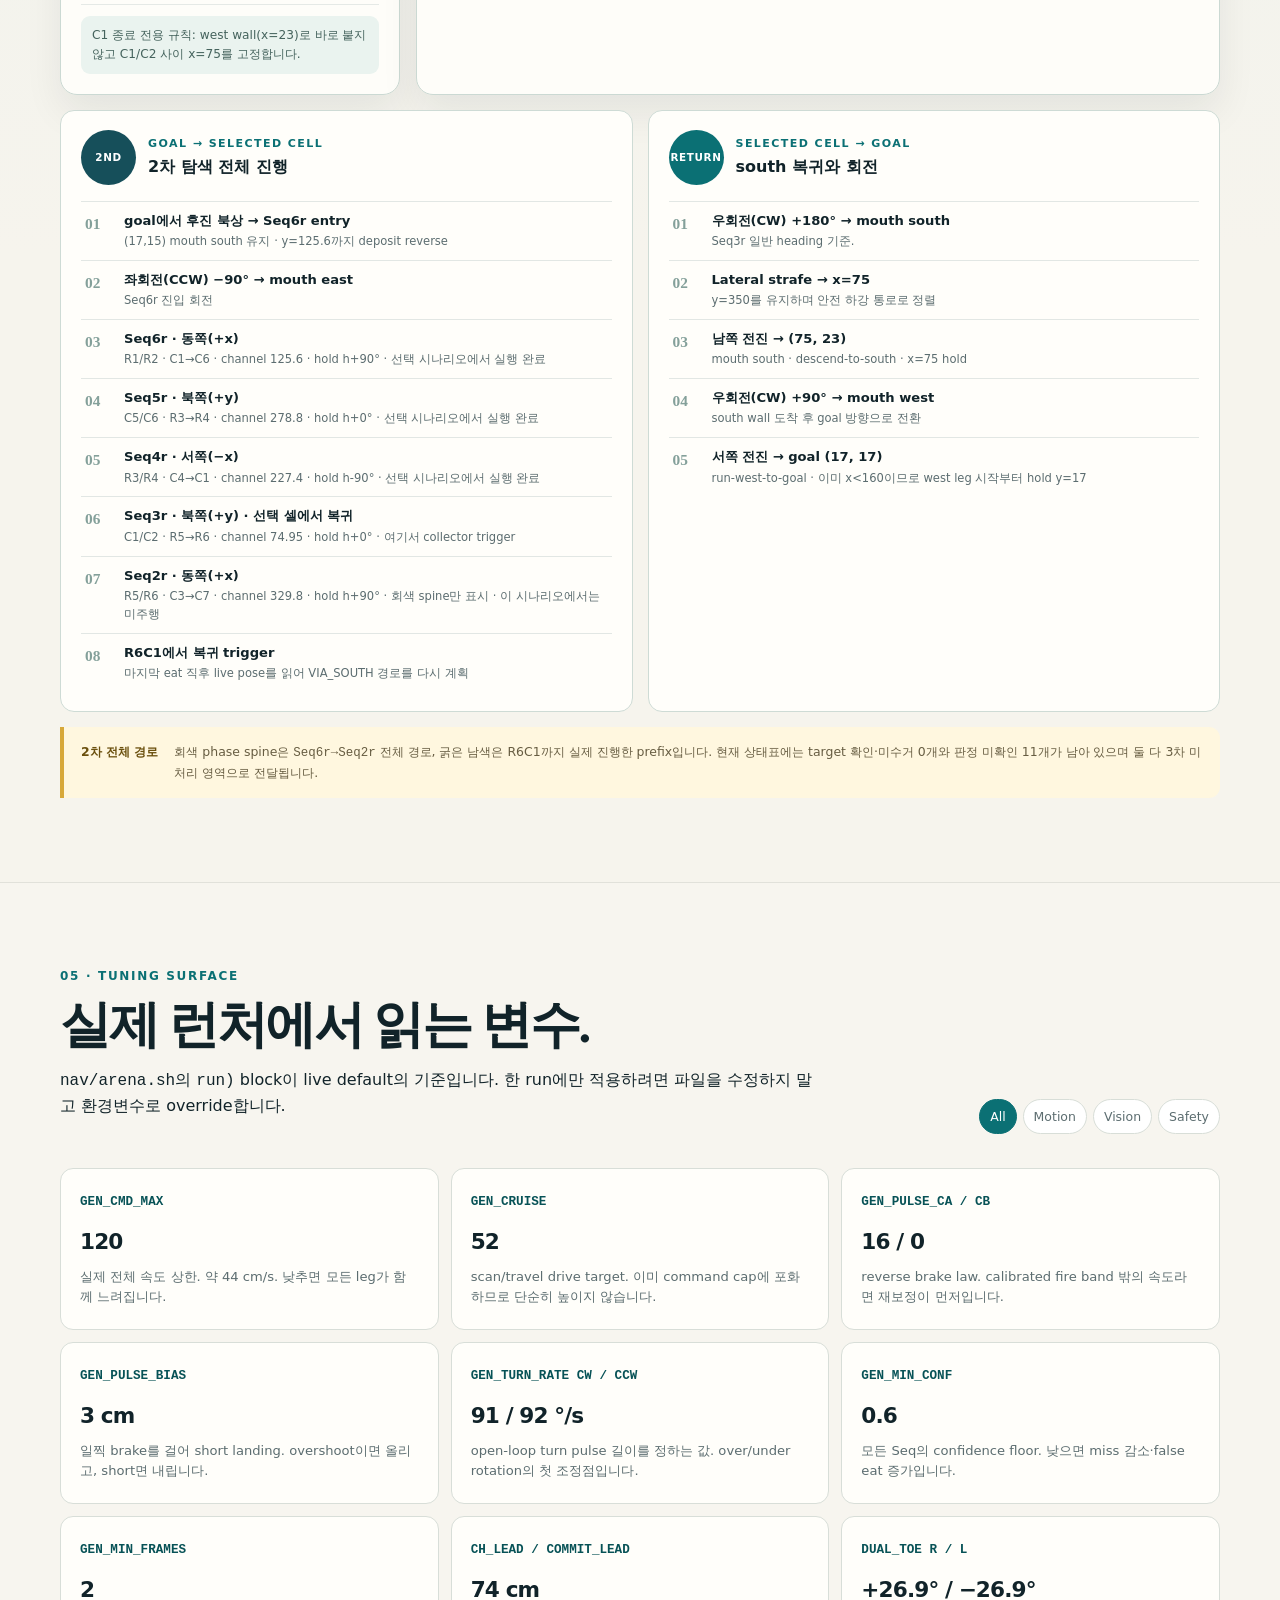
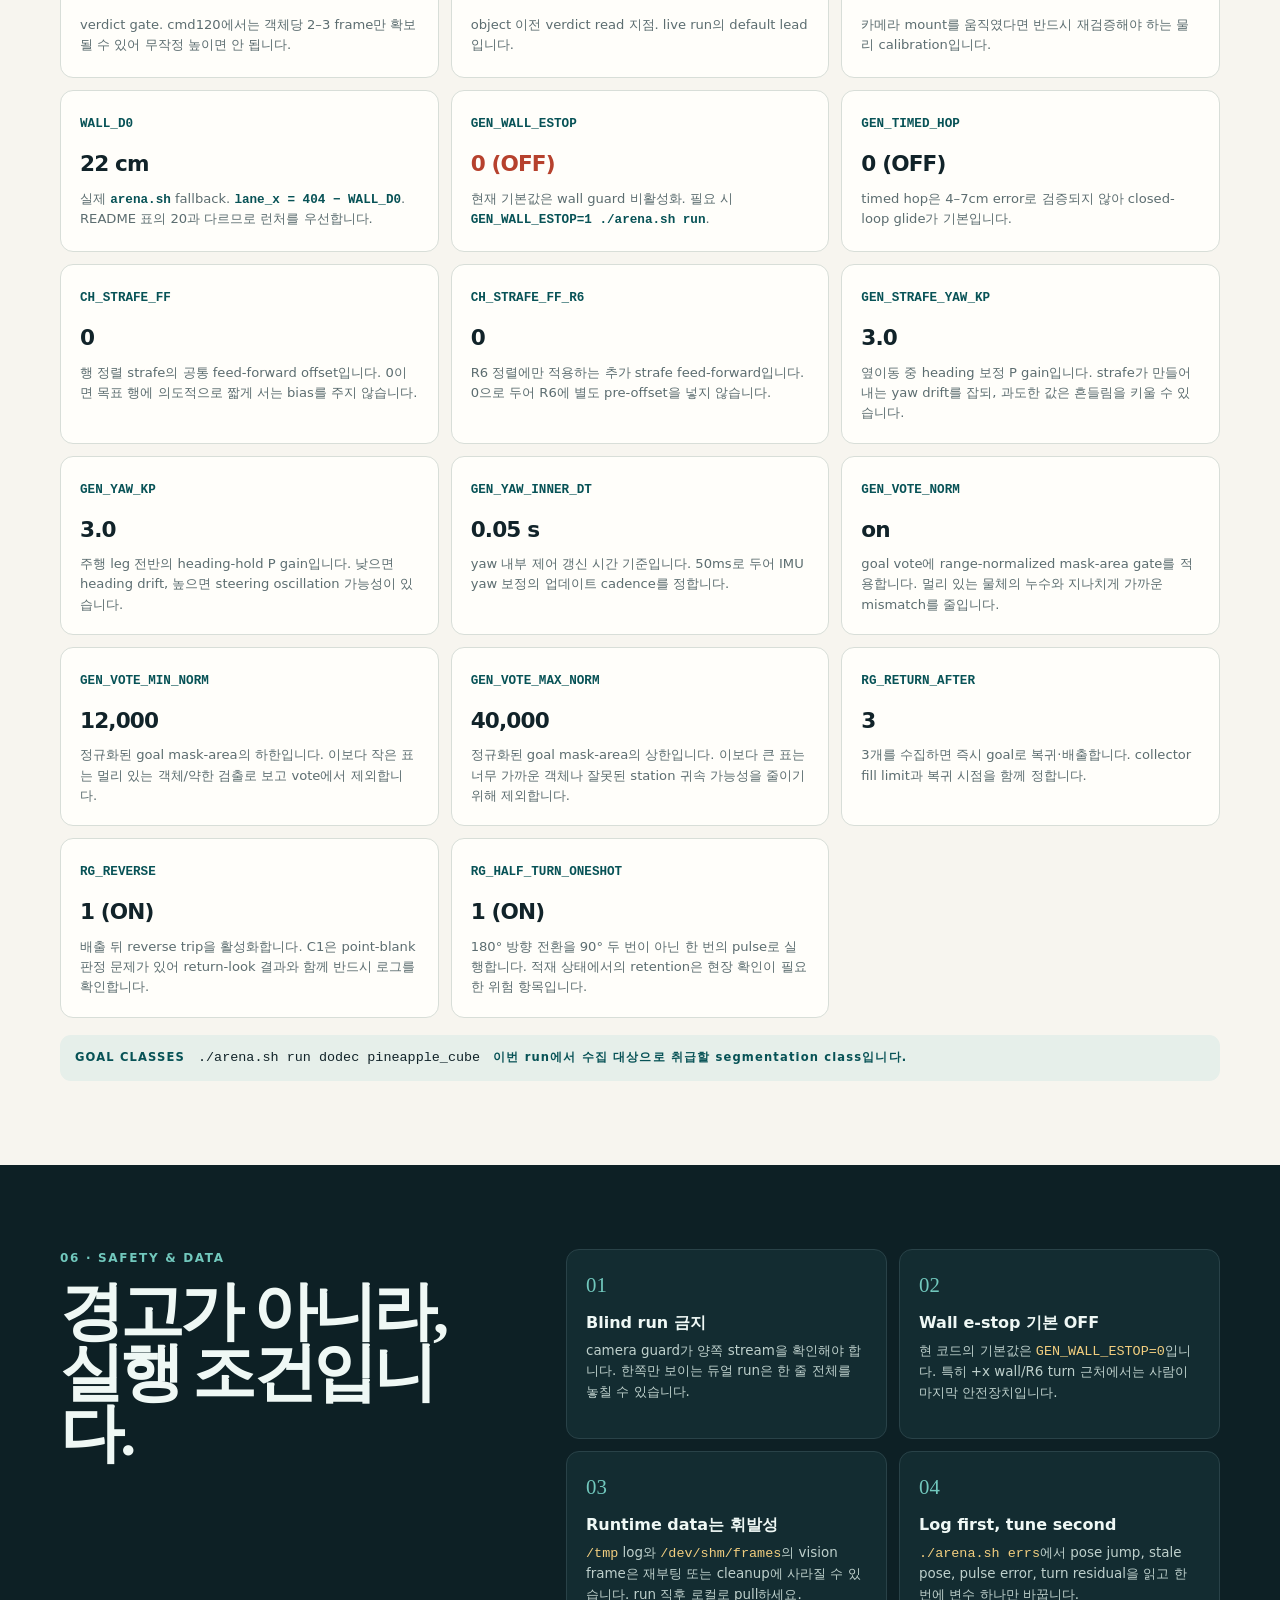
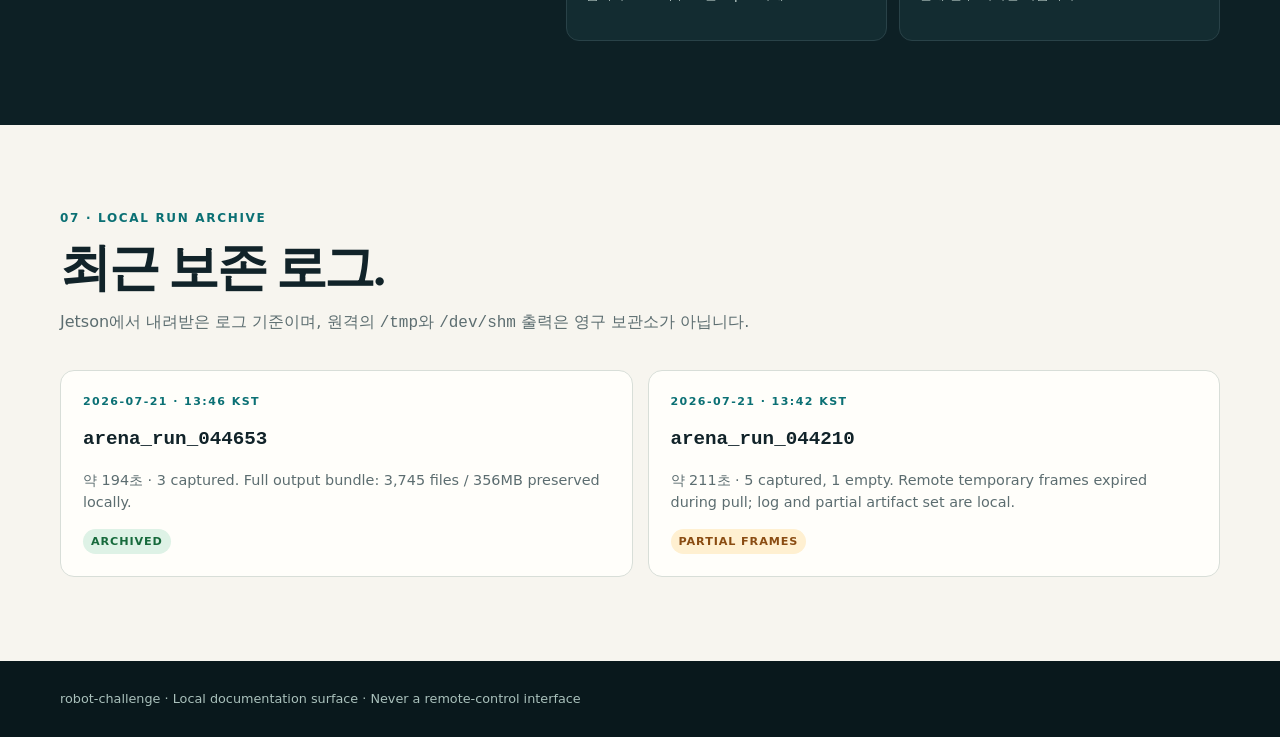
==== commit e18ff998: "Track unresolved second-run cells" ====
--- a/robot-dashboard/index.html
+++ b/robot-dashboard/index.html
@@ -293,7 +293,7 @@
           <div class="section-heading">
             <p class="eyebrow">04 · SECOND / THIRD EXPLORATION</p>
             <h2 id="return-map-title">탐색 차수를 고르면,<br />그때의 전체 경로가 보입니다.</h2>
-            <p><code>2차 탐색</code>은 goal 출발부터 Seq6r→Seq2r 탐색과 선택 셀에서의 south 복귀까지 표시합니다. <code>3차 탐색</code>은 남쪽 벽에서만 후진한 뒤 전진으로 다음 미확인 station의 lead-entry에 합류하고, 기존 <code>frame_engine</code>을 이어 쓰는 설계입니다.</p>
+            <p><code>2차 탐색</code>은 goal 출발부터 Seq6r→Seq2r 탐색과 south 복귀뿐 아니라 셀별 처리 상태를 표시합니다. <code>3차 탐색</code>은 가장 먼저 남아 있는 미처리 station의 lead-entry에 전진 합류하고, 기존 <code>frame_engine</code>을 이어 쓰는 설계입니다.</p>
           </div>
 
           <div class="return-map-status" role="note">
@@ -312,6 +312,26 @@
               </div>
               <p class="return-map-help">경기장과 같은 방향입니다. 위가 북쪽(R6), 왼쪽이 서쪽(C1)입니다. C7의 R1–R4는 현재 <code>Seq1r=0</code>이라 선택할 수 없습니다.</p>
               <div id="return-cell-grid" class="return-cell-grid" role="grid" aria-label="두 번째 탐색 종료 셀 선택"></div>
+
+              <div class="cell-state-editor" aria-labelledby="cell-state-title">
+                <div class="cell-state-editor__head">
+                  <strong id="cell-state-title">셀 상태 편집</strong>
+                  <span>도구 선택 → 셀 클릭</span>
+                </div>
+                <div class="cell-state-tools" role="toolbar" aria-label="셀 상태 편집 도구">
+                  <button class="is-active" type="button" data-cell-tool="end">종료 위치</button>
+                  <button type="button" data-cell-tool="resolved">처리 완료</button>
+                  <button type="button" data-cell-tool="missed">target 미수거</button>
+                  <button type="button" data-cell-tool="unknown">판정 미확인</button>
+                </div>
+                <div class="cell-state-legend" aria-label="셀 처리 상태 범례">
+                  <span><i class="cell-swatch cell-swatch--resolved"></i>완료</span>
+                  <span><i class="cell-swatch cell-swatch--missed"></i>target 미수거</span>
+                  <span><i class="cell-swatch cell-swatch--unknown"></i>판정 미확인</span>
+                  <span><i class="cell-swatch cell-swatch--end"></i>종료 위치</span>
+                </div>
+                <p>종료 station 이전은 완료, 종료 셀은 완료, 그 pair의 반대 셀과 이후 영역은 미확인으로 자동 추정합니다. 실제 로그와 다르면 상태 도구로 덮어쓰세요.</p>
+              </div>
 
               <fieldset class="exploration-mode">
                 <legend>표시할 탐색</legend>
@@ -330,6 +350,7 @@
                 <div><span id="return-phase-label">현재 phase</span><strong id="return-phase-name">Seq3r</strong></div>
                 <div><span id="return-lane-label">하강 통로</span><strong id="return-descent-lane">x = 75</strong></div>
                 <div><span id="return-distance-label">복귀 거리</span><strong id="return-distance">—</strong></div>
+                <div><span>미처리 셀</span><strong id="return-unresolved-count">—</strong></div>
               </div>
               <p id="return-lane-reason" class="return-lane-reason"></p>
             </aside>
@@ -354,7 +375,7 @@
                   <desc id="return-arena-desc">R6C1에서 C1과 C2 사이 통로로 이동한 뒤 남쪽 벽으로 내려오고 서쪽으로 회전해 goal로 진입하는 경로입니다.</desc>
                 </svg>
               </div>
-              <p class="return-map-caveat">굵은 선은 선택한 탐색의 이동 구간, 보라색 점선은 <code>frame_engine</code>이 이어받는 구간, 회색선은 2차 탐색 전체 phase spine입니다. 셀 중심 기반 설계도이며 실제 주행은 live pose, ledger, cube clearance와 pose guard를 다시 검사합니다.</p>
+              <p class="return-map-caveat">연두색은 처리 완료, 주황색은 target 확인·미수거, 노란 점선은 판정 미확인입니다. 주황색과 노란색은 모두 미처리로 계산합니다. 굵은 선은 이동, 보라색 점선은 <code>frame_engine</code> 구간이며 실제 주행은 live pose, ledger, cube clearance와 pose guard를 다시 검사합니다.</p>
             </article>
           </div>
 
--- a/robot-dashboard/dashboard.css
+++ b/robot-dashboard/dashboard.css
@@ -24,15 +24,16 @@
 .return-map-layout { display:grid; grid-template-columns:340px minmax(0,1fr); gap:16px; align-items:stretch; }
 .return-map-controls,.return-arena-card { border:1px solid #cbd9d3; border-radius:17px; background:rgba(255,254,250,.94); box-shadow:0 18px 38px rgba(17,35,41,.07); }
 .return-map-controls { padding:20px; }.return-map-controls__head,.return-arena-card__head { display:flex; justify-content:space-between; align-items:flex-start; gap:14px; }.return-map-controls h3,.return-arena-card h3 { margin:0; font-size:1.15rem; }.return-map-controls output { padding:5px 9px; border-radius:7px; color:#fff; background:var(--teal); font-family:"SFMono-Regular",Consolas,monospace; font-size:.78rem; font-weight:800; }.return-map-help { margin:10px 0 14px; color:var(--muted); font-size:.79rem; }
-.return-cell-grid { display:grid; grid-template-columns:32px repeat(7,minmax(0,1fr)); gap:5px; padding:10px; border:1px solid #d9e1dd; border-radius:12px; background:#eef3f0; }.return-cell-grid__head,.return-cell-grid__row { display:grid; place-items:center; min-height:25px; color:#71847f; font-family:"SFMono-Regular",Consolas,monospace; font-size:.65rem; font-weight:800; }.return-cell { aspect-ratio:1; min-width:0; padding:0; cursor:pointer; border:1px solid #c7d3ce; border-radius:7px; color:#5f7470; background:#fff; font-size:.66rem; font-weight:800; transition:transform .14s ease,border-color .14s ease,background .14s ease,color .14s ease; }.return-cell:hover { z-index:1; transform:translateY(-2px); color:var(--teal-dark); border-color:#6ea89e; }.return-cell.is-active { color:#fff; border-color:#075c60; background:var(--teal); box-shadow:0 0 0 3px rgba(11,112,116,.14); }.return-cell:disabled,.return-cell.is-unavailable { cursor:not-allowed; color:#a8b1ae; border-style:dashed; background:#e4e8e6; opacity:.7; }.return-cell:disabled:hover { transform:none; color:#a8b1ae; border-color:#c7d3ce; }
+.return-cell-grid { display:grid; grid-template-columns:32px repeat(7,minmax(0,1fr)); gap:5px; padding:10px; border:1px solid #d9e1dd; border-radius:12px; background:#eef3f0; }.return-cell-grid__head,.return-cell-grid__row { display:grid; place-items:center; min-height:25px; color:#71847f; font-family:"SFMono-Regular",Consolas,monospace; font-size:.65rem; font-weight:800; }.return-cell { aspect-ratio:1; min-width:0; padding:0; cursor:pointer; border:1px solid #c7d3ce; border-radius:7px; color:#5f7470; background:#fff; font-size:.66rem; font-weight:800; transition:transform .14s ease,border-color .14s ease,background .14s ease,color .14s ease; }.return-cell:hover { z-index:1; transform:translateY(-2px); color:var(--teal-dark); border-color:#6ea89e; }.return-cell.is-resolved { color:#285c4c; border-color:#9bc7b6; background:#def0e7; }.return-cell.is-missed { color:#8b3727; border-color:#df8e79; background:#ffe2d9; }.return-cell.is-unknown { color:#735b16; border-color:#c9a94e; border-style:dashed; background:#fff4c9; }.return-cell.is-active { z-index:1; border-color:#075c60; box-shadow:0 0 0 3px rgba(11,112,116,.28),inset 0 0 0 2px #fff; }.return-cell:disabled,.return-cell.is-unavailable { cursor:not-allowed; color:#a8b1ae; border-style:dashed; background:#e4e8e6; opacity:.7; }.return-cell:disabled:hover { transform:none; color:#a8b1ae; border-color:#c7d3ce; }
+.cell-state-editor { margin-top:12px; padding:11px; border:1px solid #d7e0dc; border-radius:11px; background:#f8faf8; }.cell-state-editor__head { display:flex; align-items:center; justify-content:space-between; gap:10px; }.cell-state-editor__head strong { font-size:.76rem; }.cell-state-editor__head span { color:var(--muted); font-size:.62rem; }.cell-state-tools { display:grid; grid-template-columns:1fr 1fr; gap:5px; margin-top:8px; }.cell-state-tools button { padding:7px 5px; cursor:pointer; border:1px solid #cfd9d4; border-radius:7px; color:#526562; background:#fff; font-size:.66rem; font-weight:750; }.cell-state-tools button.is-active { color:#fff; border-color:var(--teal); background:var(--teal); }.cell-state-legend { display:flex; flex-wrap:wrap; gap:6px 10px; margin-top:9px; color:#596d68; font-size:.61rem; }.cell-state-legend span { display:flex; align-items:center; gap:4px; }.cell-swatch { display:inline-block; width:11px; height:11px; border:1px solid transparent; border-radius:3px; }.cell-swatch--resolved { border-color:#9bc7b6; background:#def0e7; }.cell-swatch--missed { border-color:#df8e79; background:#ffe2d9; }.cell-swatch--unknown { border:1px dashed #c9a94e; background:#fff4c9; }.cell-swatch--end { border:3px double #075c60; background:#fff; }.cell-state-editor > p { margin:9px 0 0; color:var(--muted); font-size:.65rem; line-height:1.45; }
 .exploration-mode { display:grid; grid-template-columns:1fr 1fr; gap:7px; margin:14px 0 0; padding:8px; border:1px solid #dce3df; border-radius:11px; }.exploration-mode legend { padding:0 5px; color:var(--muted); font-size:.68rem; font-weight:800; letter-spacing:.08em; }.exploration-mode label { position:relative; display:block; min-width:0; padding:10px; cursor:pointer; border:1px solid #d8dfdc; border-radius:8px; color:#526562; background:#f8faf8; }.exploration-mode label.is-active { color:#fff; border-color:var(--teal); background:var(--teal); box-shadow:0 5px 14px rgba(11,112,116,.16); }.exploration-mode input { position:absolute; opacity:0; pointer-events:none; }.exploration-mode strong,.exploration-mode small { display:block; }.exploration-mode strong { font-size:.75rem; }.exploration-mode small { margin-top:2px; color:inherit; opacity:.74; font-size:.62rem; line-height:1.25; }
 .return-map-facts { display:grid; gap:0; margin-top:13px; border-top:1px solid #e0e5e2; }.return-map-facts div { display:flex; justify-content:space-between; gap:15px; padding:9px 0; border-bottom:1px solid #e5e9e6; }.return-map-facts span { color:var(--muted); font-size:.76rem; }.return-map-facts strong { font-family:"SFMono-Regular",Consolas,monospace; font-size:.77rem; }.return-lane-reason { min-height:47px; margin:11px 0 0; padding:10px 11px; border-radius:9px; color:#45635d; background:#eaf3ef; font-size:.76rem; }
 .return-arena-card { min-width:0; padding:20px; }.return-arena-card__head { align-items:center; }.return-legend { display:flex; align-items:center; gap:11px; flex-wrap:wrap; color:var(--muted); font-size:.68rem; font-weight:750; }.return-legend span { display:flex; align-items:center; gap:5px; }.return-legend span[hidden] { display:none; }.return-legend b { font-weight:750; }.legend-line { display:inline-block; width:24px; height:4px; border-radius:999px; }.legend-line--backbone { height:2px; background:repeating-linear-gradient(90deg,#9aaba6 0 5px,transparent 5px 8px); }.legend-line--second { background:#164f5a; }.legend-line--return { background:var(--teal); }.legend-line--third { height:3px; background:var(--coral); }.legend-line--forward { height:3px; background:#244f70; }.legend-line--resume { height:3px; background:repeating-linear-gradient(90deg,#7b5a9b 0 7px,transparent 7px 11px); }.legend-turn { display:inline-block; width:10px; height:10px; border:2px solid var(--gold); border-radius:50%; }
-.return-arena-wrap { margin-top:13px; padding:8px; border:1px solid #cedbd5; border-radius:13px; background:#dfe9e4; }.return-arena { display:block; width:100%; max-height:590px; border-radius:9px; background:#f9fbf8; }.return-arena .arena-wall { fill:#f9fbf8; stroke:#173b3e; stroke-width:4; }.return-arena .arena-grid-line { stroke:#d8e2dd; stroke-width:1; stroke-dasharray:3 5; }.return-arena .arena-south-band { fill:#dbece5; opacity:.8; }.return-arena .arena-axis-label { fill:#728581; font-family:"SFMono-Regular",Consolas,monospace; font-size:11px; font-weight:800; }.return-arena .arena-object-dot { fill:#fff; stroke:#91a9a2; stroke-width:1.5; }.return-arena .arena-object-dot.is-selected { fill:#f6b19f; stroke:#a83f2b; stroke-width:3; }.return-arena .arena-object-dot.is-unavailable { fill:#e7e9e7; stroke:#bdc5c1; stroke-dasharray:2 2; }.return-arena .arena-lane-guide { stroke:#88a69e; stroke-width:2; stroke-dasharray:7 7; }.return-arena .route-backbone { fill:none; stroke:#9baaa6; stroke-width:3; stroke-dasharray:7 6; stroke-linecap:round; opacity:.72; }.return-arena .route-second-under,.return-arena .route-return-under { fill:none; stroke:#c6ddd8; stroke-width:11; stroke-linecap:round; stroke-linejoin:round; }.return-arena .route-second { fill:none; stroke:#164f5a; stroke-width:5.5; stroke-linecap:round; }.return-arena .route-return { fill:none; stroke:#08747a; stroke-width:5; stroke-linecap:round; }.return-arena .route-third { fill:none; stroke:#d65b45; stroke-width:4.5; stroke-linecap:round; }.return-arena .route-forward { fill:none; stroke:#244f70; stroke-width:4.5; stroke-linecap:round; stroke-linejoin:round; }.return-arena .route-resume { fill:none; stroke:#7b5a9b; stroke-width:4; stroke-dasharray:9 6; stroke-linecap:round; }.return-arena .route-point { fill:#fff; stroke:#08747a; stroke-width:3; }.return-arena .phase-node { fill:#fff; stroke:#758d87; stroke-width:2; }.return-arena .phase-label-bg { fill:#eef3f0; stroke:#c4d0cb; stroke-width:1; }.return-arena .phase-label { fill:#526862; font-size:9px; font-weight:850; }.return-arena .turn-point { fill:#fff8dc; stroke:#d19a20; stroke-width:3; }.return-arena .turn-arc { fill:none; stroke:#b8800f; stroke-width:2.4; }.return-arena .turn-label-bg { fill:#fff8dc; stroke:#dabf76; stroke-width:1; }.return-arena .turn-label { fill:#694c0e; font-size:10px; font-weight:850; }.return-arena .compact-turn-label { fill:#76570f; font-size:9px; font-weight:850; paint-order:stroke; stroke:#fff8dc; stroke-width:3px; stroke-linejoin:round; }.return-arena .start-marker { fill:#d75a43; stroke:#fff; stroke-width:3; }.return-arena .frontier-marker { fill:#fff; stroke:#7b5a9b; stroke-width:4; }.return-arena .goal-marker { fill:#102f33; stroke:#f2cc75; stroke-width:3; }.return-arena .marker-label-bg { fill:#102f33; opacity:.93; }.return-arena .marker-label { fill:#fff; font-size:10px; font-weight:850; }.return-arena .hug-trigger { stroke:#9c7a26; stroke-width:1.5; stroke-dasharray:3 4; }.return-arena .hug-label { fill:#85691f; font-size:9px; font-weight:750; }.return-map-caveat { margin:11px 2px 0; color:var(--muted); font-size:.73rem; }
+.return-arena-wrap { margin-top:13px; padding:8px; border:1px solid #cedbd5; border-radius:13px; background:#dfe9e4; }.return-arena { display:block; width:100%; max-height:590px; border-radius:9px; background:#f9fbf8; }.return-arena .arena-wall { fill:#f9fbf8; stroke:#173b3e; stroke-width:4; }.return-arena .arena-grid-line { stroke:#d8e2dd; stroke-width:1; stroke-dasharray:3 5; }.return-arena .arena-south-band { fill:#dbece5; opacity:.8; }.return-arena .arena-axis-label { fill:#728581; font-family:"SFMono-Regular",Consolas,monospace; font-size:11px; font-weight:800; }.return-arena .arena-object-dot { fill:#fff; stroke:#91a9a2; stroke-width:1.5; }.return-arena .arena-object-dot.is-resolved { fill:#def0e7; stroke:#6aa28e; }.return-arena .arena-object-dot.is-missed { fill:#ffbba8; stroke:#ad4631; stroke-width:2.5; }.return-arena .arena-object-dot.is-unknown { fill:#fff1af; stroke:#b58d1d; stroke-dasharray:3 2; }.return-arena .arena-object-dot.is-selected { stroke:#075c60; stroke-width:4; }.return-arena .arena-object-dot.is-unavailable { fill:#e7e9e7; stroke:#bdc5c1; stroke-dasharray:2 2; }.return-arena .arena-lane-guide { stroke:#88a69e; stroke-width:2; stroke-dasharray:7 7; }.return-arena .route-backbone { fill:none; stroke:#9baaa6; stroke-width:3; stroke-dasharray:7 6; stroke-linecap:round; opacity:.72; }.return-arena .route-second-under,.return-arena .route-return-under { fill:none; stroke:#c6ddd8; stroke-width:11; stroke-linecap:round; stroke-linejoin:round; }.return-arena .route-second { fill:none; stroke:#164f5a; stroke-width:5.5; stroke-linecap:round; }.return-arena .route-return { fill:none; stroke:#08747a; stroke-width:5; stroke-linecap:round; }.return-arena .route-third { fill:none; stroke:#d65b45; stroke-width:4.5; stroke-linecap:round; }.return-arena .route-forward { fill:none; stroke:#244f70; stroke-width:4.5; stroke-linecap:round; stroke-linejoin:round; }.return-arena .route-resume { fill:none; stroke:#7b5a9b; stroke-width:4; stroke-dasharray:9 6; stroke-linecap:round; }.return-arena .route-point { fill:#fff; stroke:#08747a; stroke-width:3; }.return-arena .phase-node { fill:#fff; stroke:#758d87; stroke-width:2; }.return-arena .phase-label-bg { fill:#eef3f0; stroke:#c4d0cb; stroke-width:1; }.return-arena .phase-label { fill:#526862; font-size:9px; font-weight:850; }.return-arena .turn-point { fill:#fff8dc; stroke:#d19a20; stroke-width:3; }.return-arena .turn-arc { fill:none; stroke:#b8800f; stroke-width:2.4; }.return-arena .turn-label-bg { fill:#fff8dc; stroke:#dabf76; stroke-width:1; }.return-arena .turn-label { fill:#694c0e; font-size:10px; font-weight:850; }.return-arena .compact-turn-label { fill:#76570f; font-size:9px; font-weight:850; paint-order:stroke; stroke:#fff8dc; stroke-width:3px; stroke-linejoin:round; }.return-arena .start-marker { fill:none; stroke:#075c60; stroke-width:3; }.return-arena .frontier-marker { fill:#fff; stroke:#7b5a9b; stroke-width:4; }.return-arena .goal-marker { fill:#102f33; stroke:#f2cc75; stroke-width:3; }.return-arena .marker-label-bg { fill:#102f33; opacity:.93; }.return-arena .marker-label { fill:#fff; font-size:10px; font-weight:850; }.return-arena .hug-trigger { stroke:#9c7a26; stroke-width:1.5; stroke-dasharray:3 4; }.return-arena .hug-label { fill:#85691f; font-size:9px; font-weight:750; }.return-map-caveat { margin:11px 2px 0; color:var(--muted); font-size:.73rem; }
 .return-instructions { display:grid; grid-template-columns:1fr 1fr; gap:15px; margin-top:15px; }.return-instructions article { padding:19px 20px; border:1px solid #cedbd5; border-radius:14px; background:var(--panel); }.instruction-head { display:flex; align-items:center; gap:12px; }.instruction-head h3 { margin:0; font-size:1rem; }.instruction-head .card-kicker { margin-bottom:3px; }.route-badge { display:grid; place-items:center; flex:0 0 55px; height:55px; border-radius:50%; color:#fff; font-size:.65rem; font-weight:850; letter-spacing:.06em; text-align:center; }.route-badge--second { background:#164f5a; }.route-badge--return { background:var(--teal); }.route-badge--third { background:var(--coral); }.route-badge--resume { background:#7b5a9b; }.route-step-list { display:grid; gap:0; margin:16px 0 0; padding:0; list-style:none; counter-reset:route-step; }.route-step-list li { position:relative; min-height:54px; padding:9px 8px 9px 43px; border-top:1px solid #e2e7e4; counter-increment:route-step; }.route-step-list li::before { content:counter(route-step,decimal-leading-zero); position:absolute; left:4px; top:10px; color:#84a09a; font-family:Georgia,serif; font-size:.96rem; font-weight:bold; }.route-step-list strong { display:block; font-size:.82rem; }.route-step-list small { display:block; margin-top:2px; color:var(--muted); font-size:.72rem; }.route-step-list code { color:#075d62; }.return-mechanism-note { display:flex; gap:16px; align-items:flex-start; margin-top:15px; padding:15px 17px; border-left:4px solid var(--gold); border-radius:0 11px 11px 0; background:#fff7df; }.return-mechanism-note strong { flex:0 0 auto; color:#6b500e; font-size:.78rem; }.return-mechanism-note p { margin:0; color:#675d42; font-size:.78rem; }
 .filter-group { display:flex; gap:6px; flex-wrap:wrap; }.filter { padding:7px 10px; border:1px solid var(--line); border-radius:999px; color:var(--muted); background:#fff; font-size:.78rem; cursor:pointer; }.filter.is-active { color:#fff; border-color:var(--teal); background:var(--teal); }.knob-grid { display:grid; grid-template-columns:repeat(3,1fr); gap:12px; }.knob { min-height:162px; padding:19px; border:1px solid var(--line); border-radius:13px; background:var(--panel); }.knob[hidden] { display:none; }.knob code { color:var(--teal-dark); font-size:.79rem; font-weight:800; }.knob strong { display:block; margin:12px 0 8px; font-size:1.35rem; letter-spacing:-.04em; }.knob p { margin:0; color:var(--muted); font-size:.82rem; }.override-example { display:flex; align-items:center; gap:13px; flex-wrap:wrap; margin-top:17px; padding:13px 15px; border-radius:11px; background:#e6efea; }.override-example > span { color:var(--teal-dark); font-size:.72rem; font-weight:850; letter-spacing:.1em; }.override-example > code:not(.sr-only) { overflow:auto; font-size:.84rem; }
 .section--dark { color:#eff8f5; background:var(--dark); }.eyebrow--light { color:#71c8bd; }.safety-layout { display:grid; grid-template-columns:.8fr 1.2fr; gap:70px; }.safety-layout h2 { margin:0; font-family:Georgia,serif; font-size:clamp(2.3rem,5vw,4.5rem); line-height:.95; letter-spacing:-.06em; }.safety-cards { display:grid; grid-template-columns:1fr 1fr; gap:12px; }.safety-cards article { min-height:190px; padding:19px; border:1px solid #294248; border-radius:13px; background:#132c31; }.safety-cards span { color:#71c8bd; font-family:Georgia,serif; font-size:1.3rem; }.safety-cards h3 { margin:9px 0 5px; font-size:1rem; }.safety-cards p { margin:0; color:#bed0cc; font-size:.84rem; }.safety-cards code { color:#f2ce7f; }
 .history-grid { display:grid; grid-template-columns:1fr 1fr; gap:15px; }.history-grid article { padding:22px; border:1px solid var(--line); border-radius:14px; background:var(--panel); }.history-grid h3 { margin:0; font-size:1.2rem; }.history-grid p:not(.card-kicker) { color:var(--muted); font-size:.9rem; }.status { display:inline-block; padding:4px 8px; border-radius:999px; font-size:.7rem; font-weight:850; letter-spacing:.08em; }.status--ok { color:#176a3c; background:#def2e6; }.status--warn { color:#8a4c12; background:#fff0d1; }
 footer { padding:28px 0; background:#09181c; color:#a9c0bb; font-size:.8rem; }.toast { position:fixed; right:20px; bottom:20px; transform:translateY(20px); padding:10px 14px; border-radius:9px; background:#122b2e; color:#fff; font-size:.85rem; opacity:0; transition:.18s ease; pointer-events:none; }.toast.is-visible { transform:translateY(0); opacity:1; }
-@media (max-width:900px) { .hero,.runbook-layout,.safety-layout,.seq6r-entry-grid,.seq6r-implementation,.return-map-layout { grid-template-columns:1fr; }.architecture-flow,.knob-grid { grid-template-columns:repeat(2,1fr); }.seq6r-contract-grid { grid-template-columns:1fr; }.return-map-controls { display:grid; grid-template-columns:1fr 1fr; gap:0 18px; }.return-map-controls__head,.return-map-help,.return-cell-grid { grid-column:1; }.exploration-mode,.return-map-facts,.return-lane-reason { grid-column:2; }.exploration-mode { align-self:start; margin-top:0; }.hero { padding-top:58px; gap:30px; }.section-heading--row,.flow-card__header { align-items:start; flex-direction:column; }.safety-layout { gap:35px; } }
+@media (max-width:900px) { .hero,.runbook-layout,.safety-layout,.seq6r-entry-grid,.seq6r-implementation,.return-map-layout { grid-template-columns:1fr; }.architecture-flow,.knob-grid { grid-template-columns:repeat(2,1fr); }.seq6r-contract-grid { grid-template-columns:1fr; }.return-map-controls { display:grid; grid-template-columns:1fr 1fr; gap:0 18px; }.return-map-controls__head,.return-map-help,.return-cell-grid,.cell-state-editor { grid-column:1; }.exploration-mode,.return-map-facts,.return-lane-reason { grid-column:2; }.exploration-mode { align-self:start; margin-top:0; }.hero { padding-top:58px; gap:30px; }.section-heading--row,.flow-card__header { align-items:start; flex-direction:column; }.safety-layout { gap:35px; } }
 @media (max-width:620px) { .shell { width:min(calc(100% - 28px),var(--shell)); }.topbar__inner { min-height:64px; align-items:flex-start; flex-direction:column; padding:12px 0; }.topbar nav { gap:12px; }.topbar nav a { font-size:.74rem; }.notice-grid,.architecture-flow,.knob-grid,.history-grid,.safety-cards,.seq6r-comparison,.return-instructions { grid-template-columns:1fr; }.return-map-controls { display:block; }.exploration-mode { margin-top:14px; }.return-map-status,.return-mechanism-note { align-items:flex-start; flex-direction:column; }.return-arena-card { padding:14px; }.return-arena-card__head { align-items:flex-start; flex-direction:column; }.return-legend { gap:8px; }.return-cell-grid { gap:3px; padding:7px; }.return-cell { border-radius:5px; font-size:.58rem; }.scenario-panel { grid-template-columns:1fr; }.state-arrow { transform:rotate(90deg); justify-self:center; }.seq6r-checks ul { grid-template-columns:1fr; }.design-status { align-items:flex-start; flex-direction:column; }.section { padding:58px 0; }.hero h1 { font-size:3.2rem; }.notice { padding:17px; } }
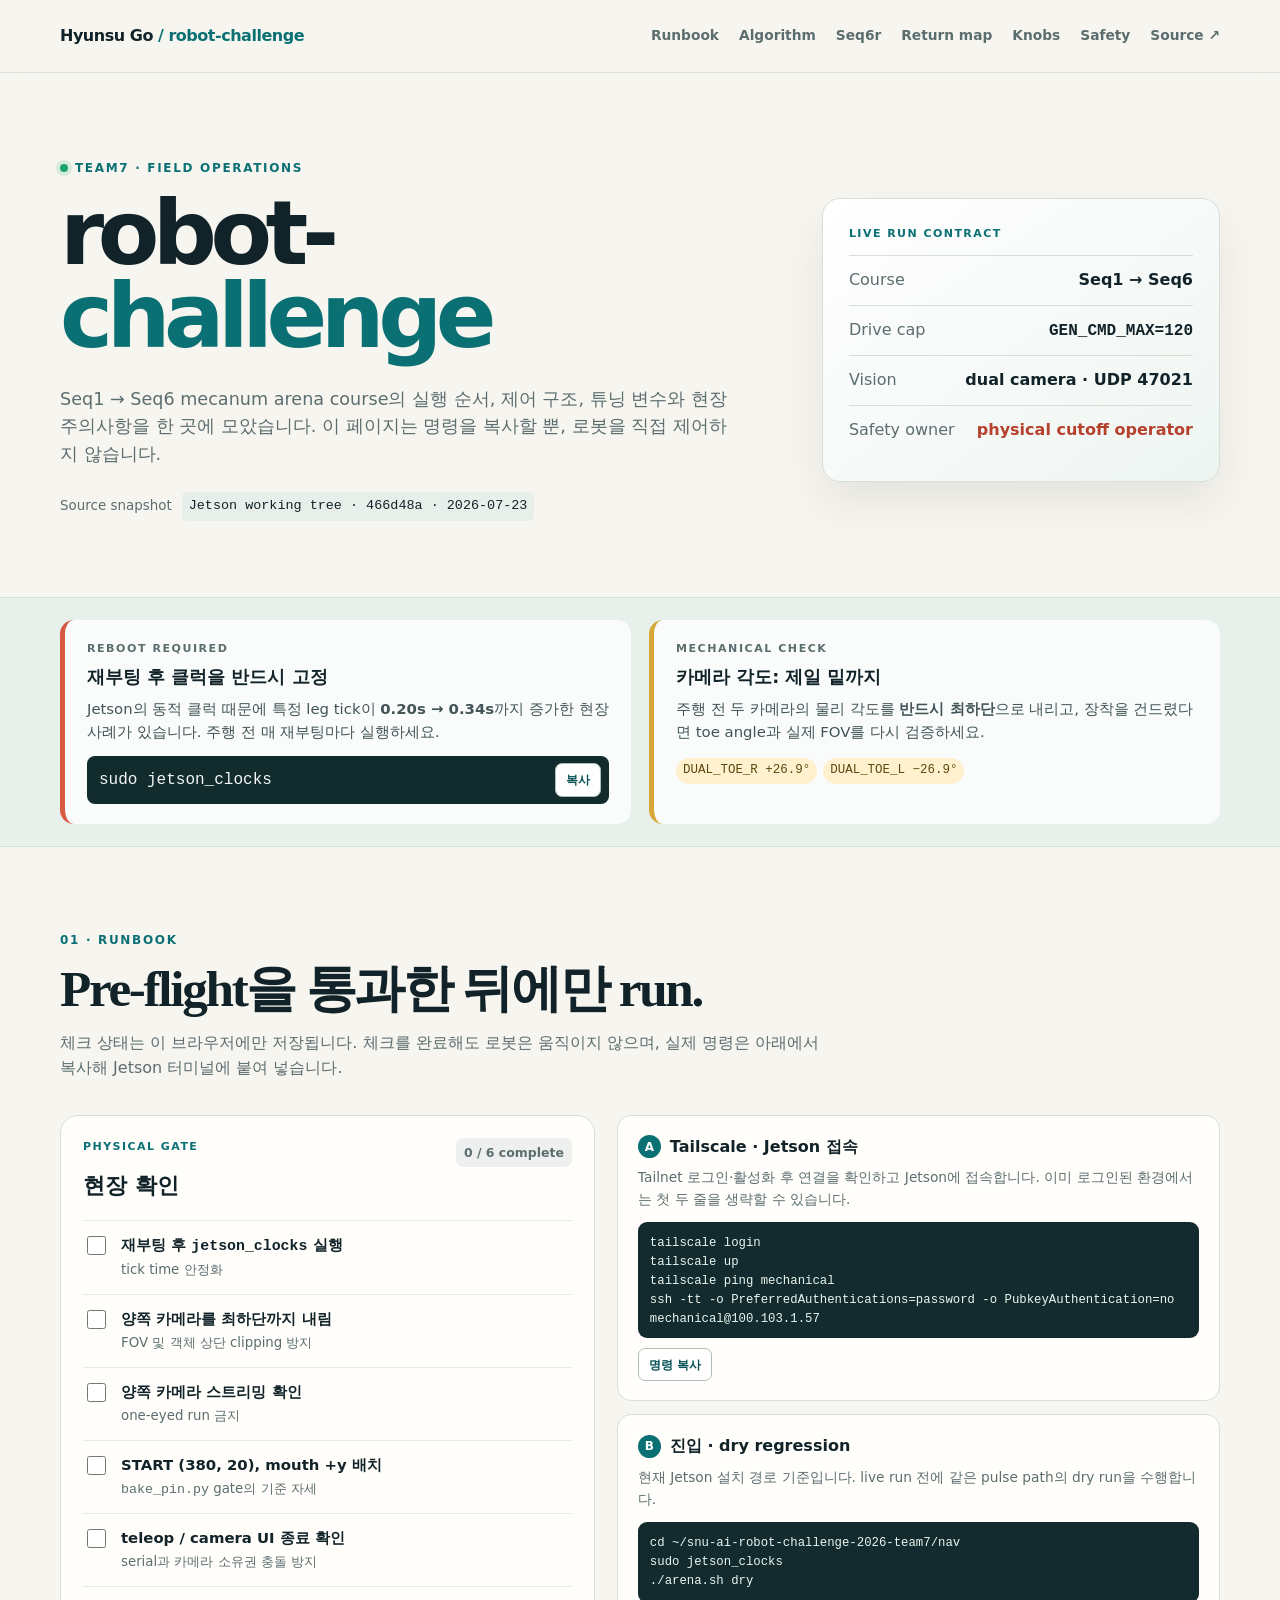
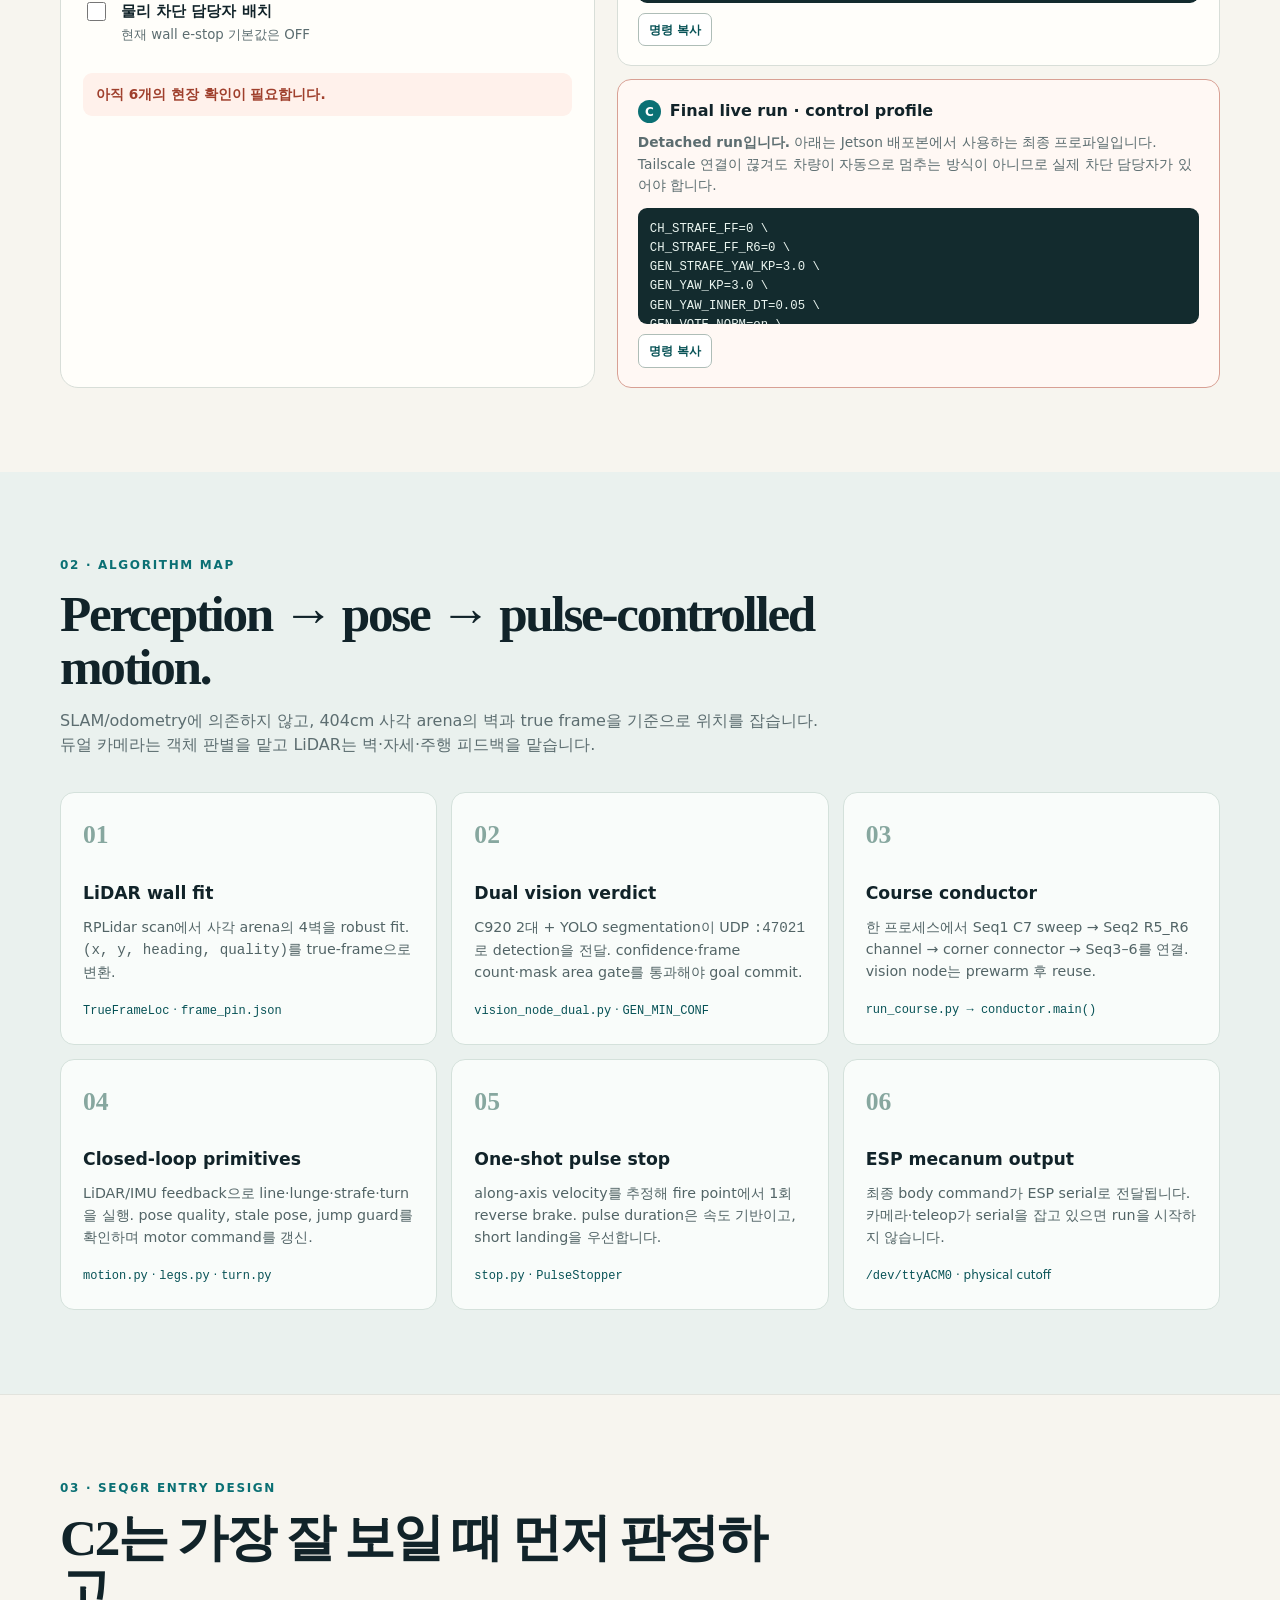
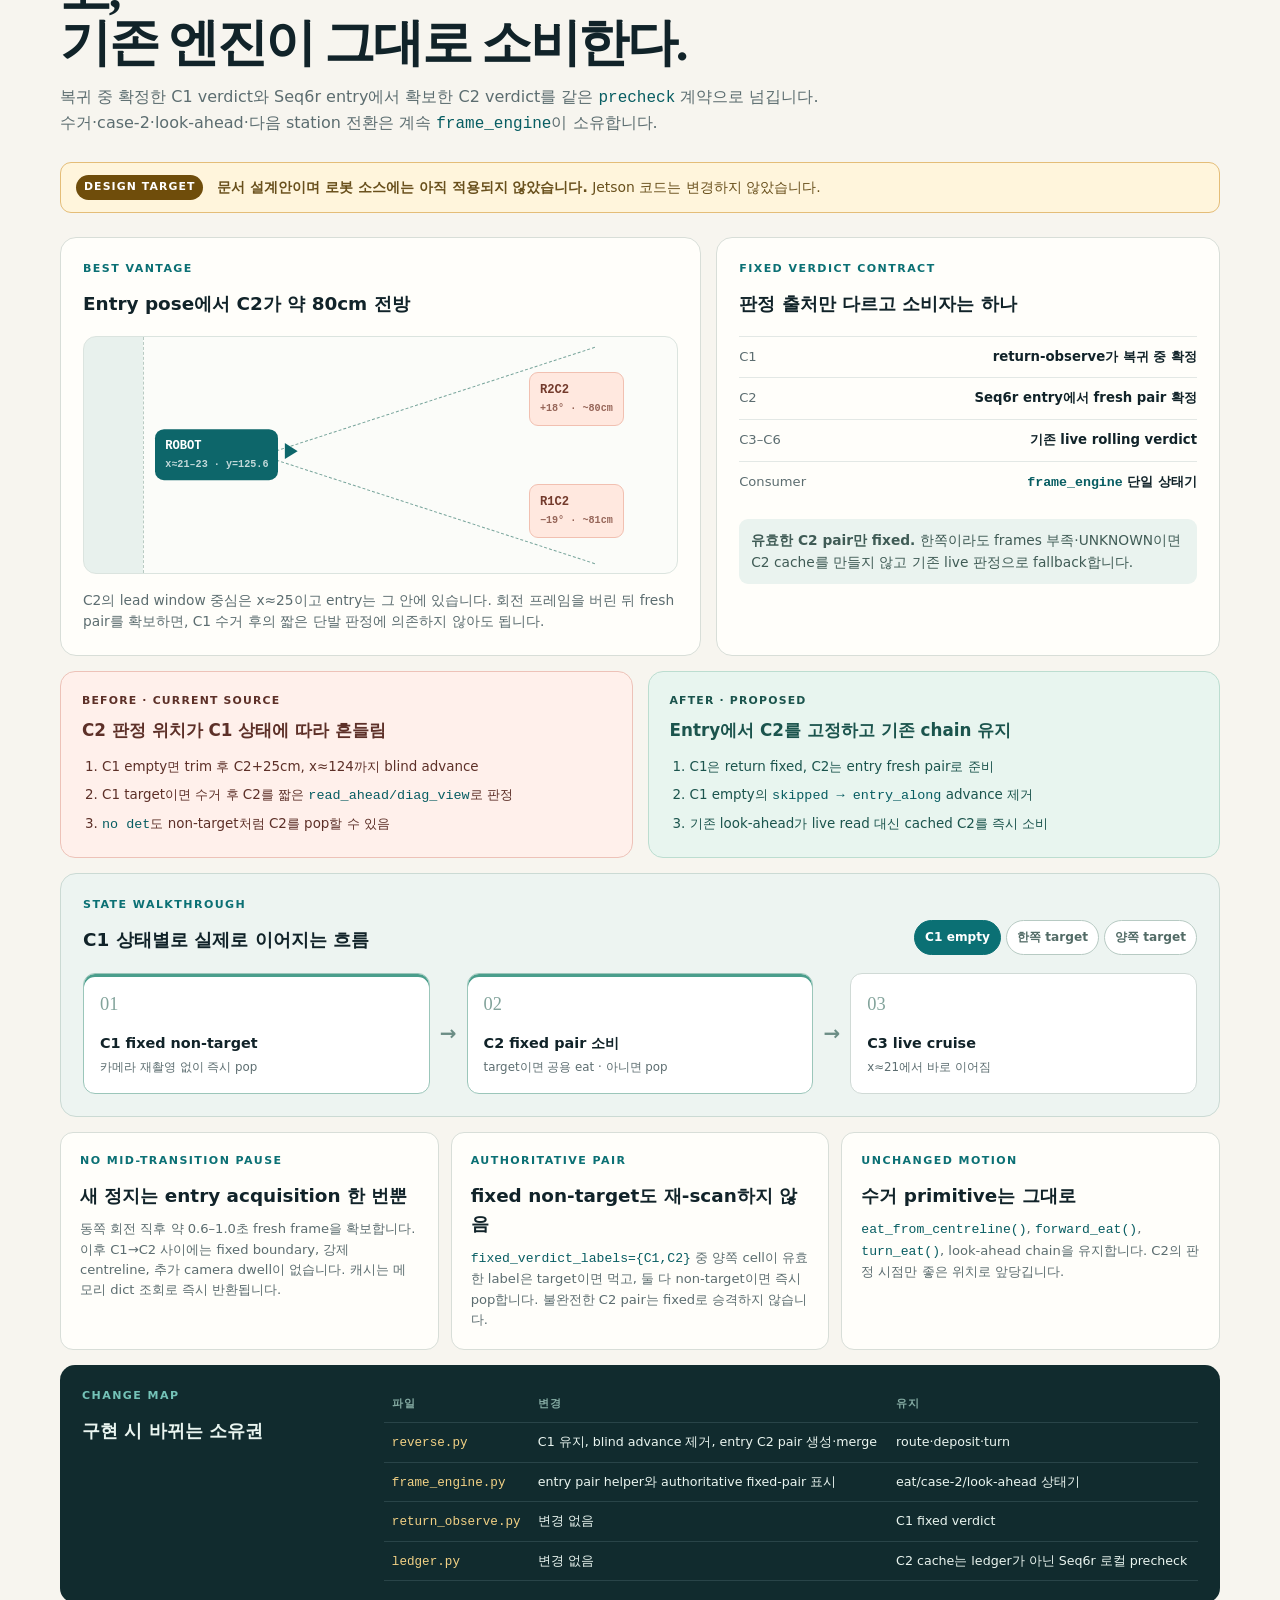
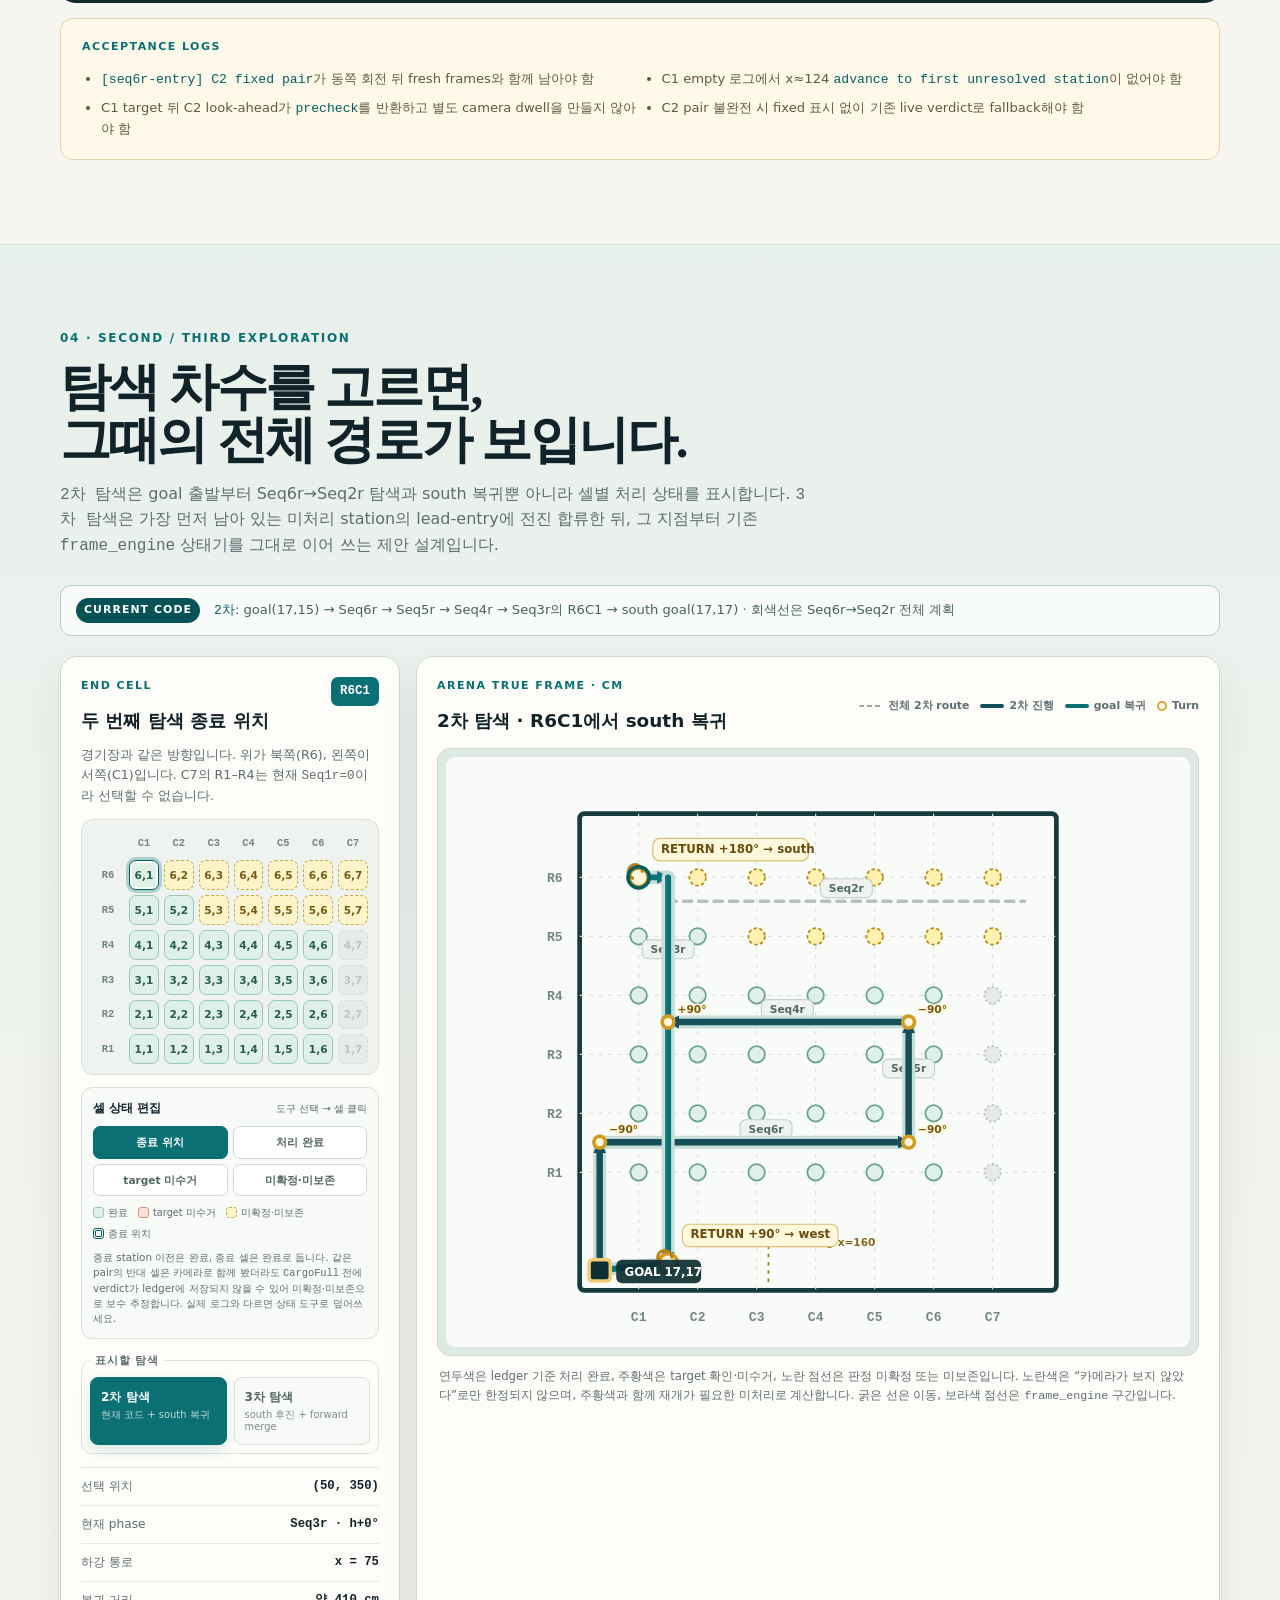
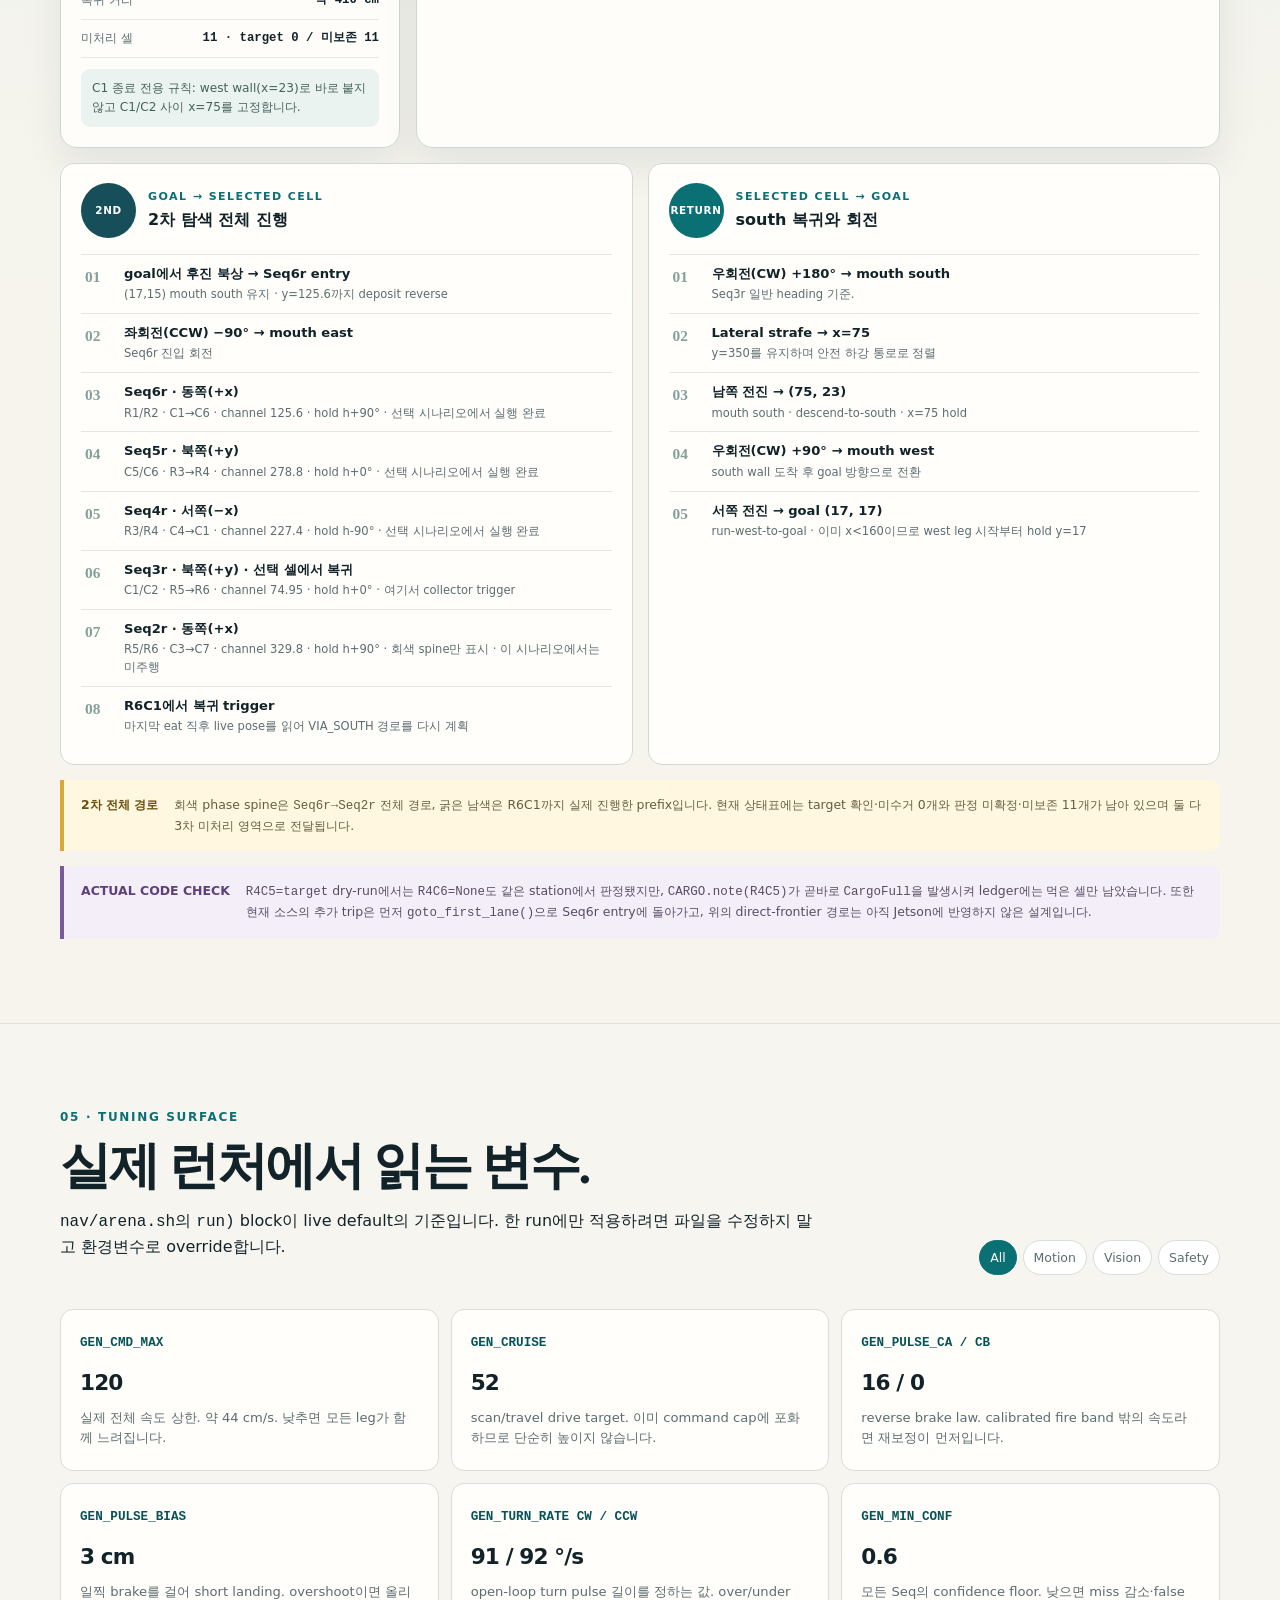
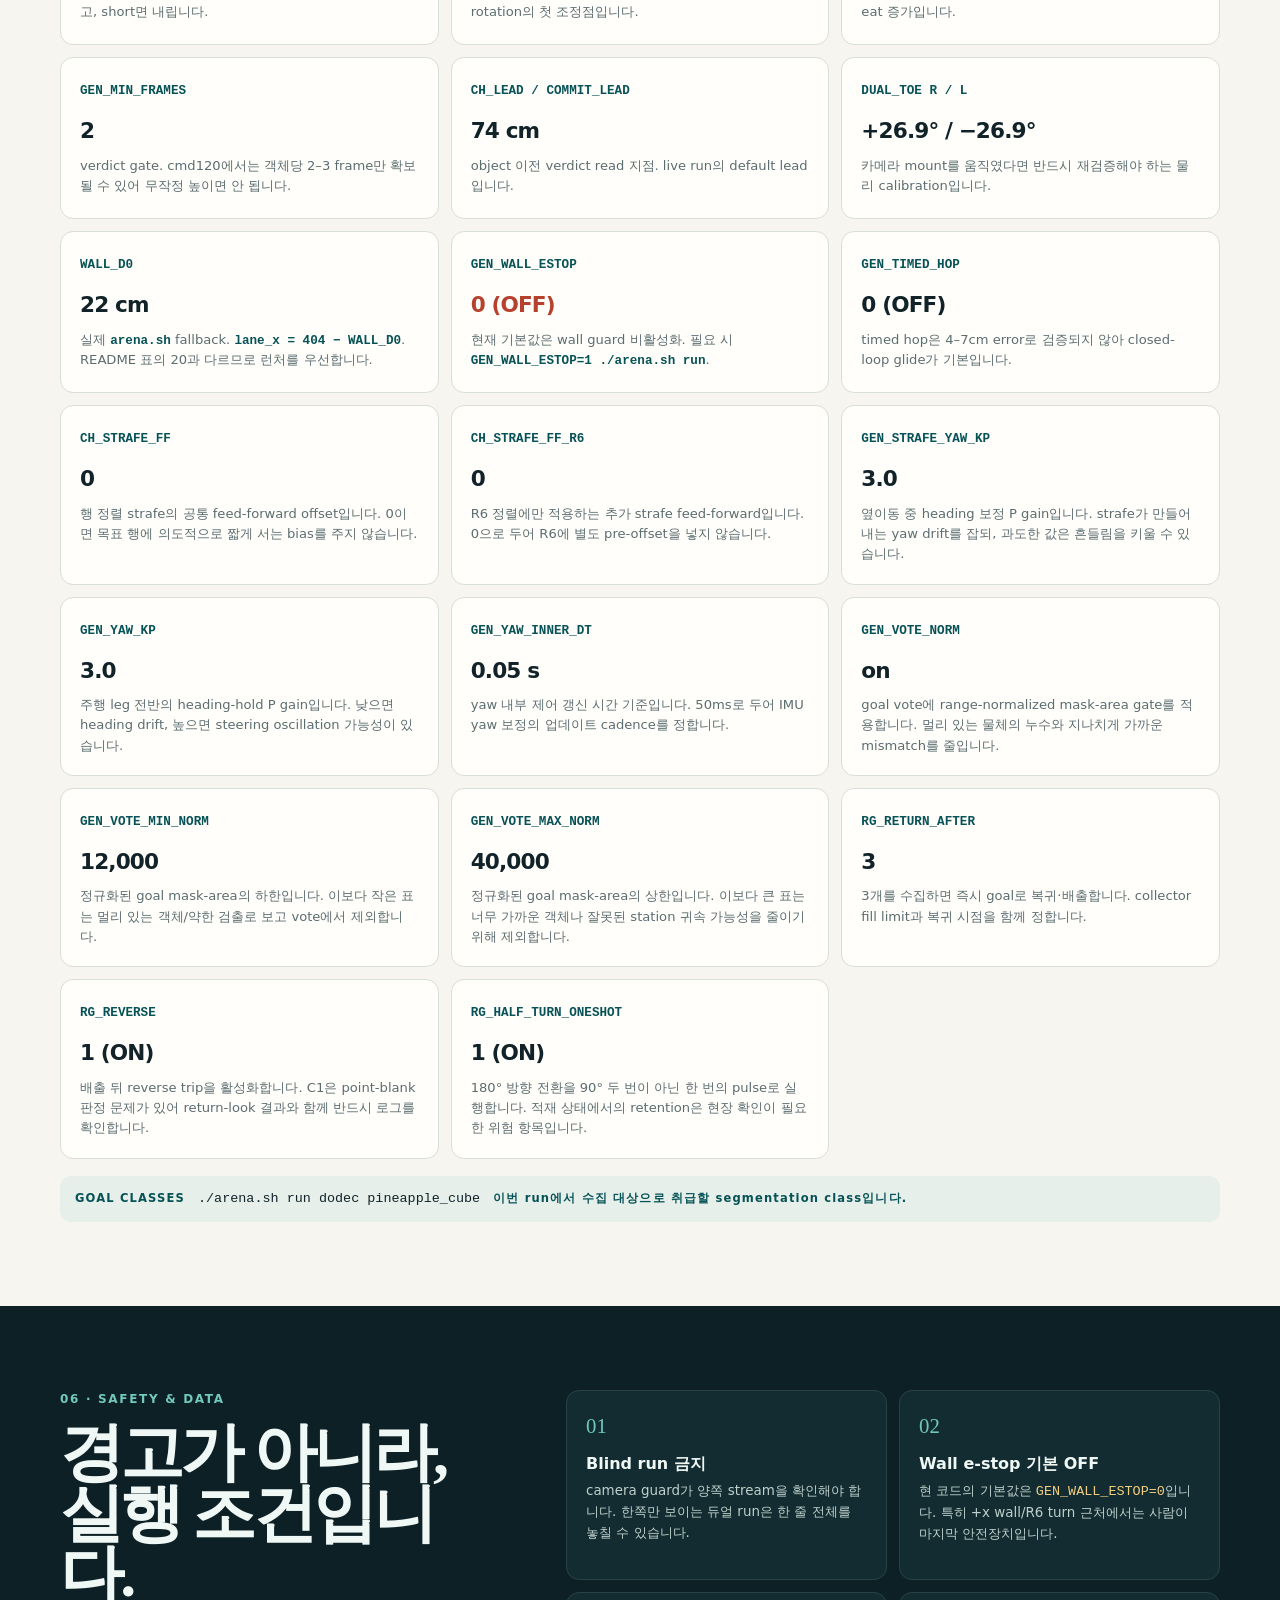
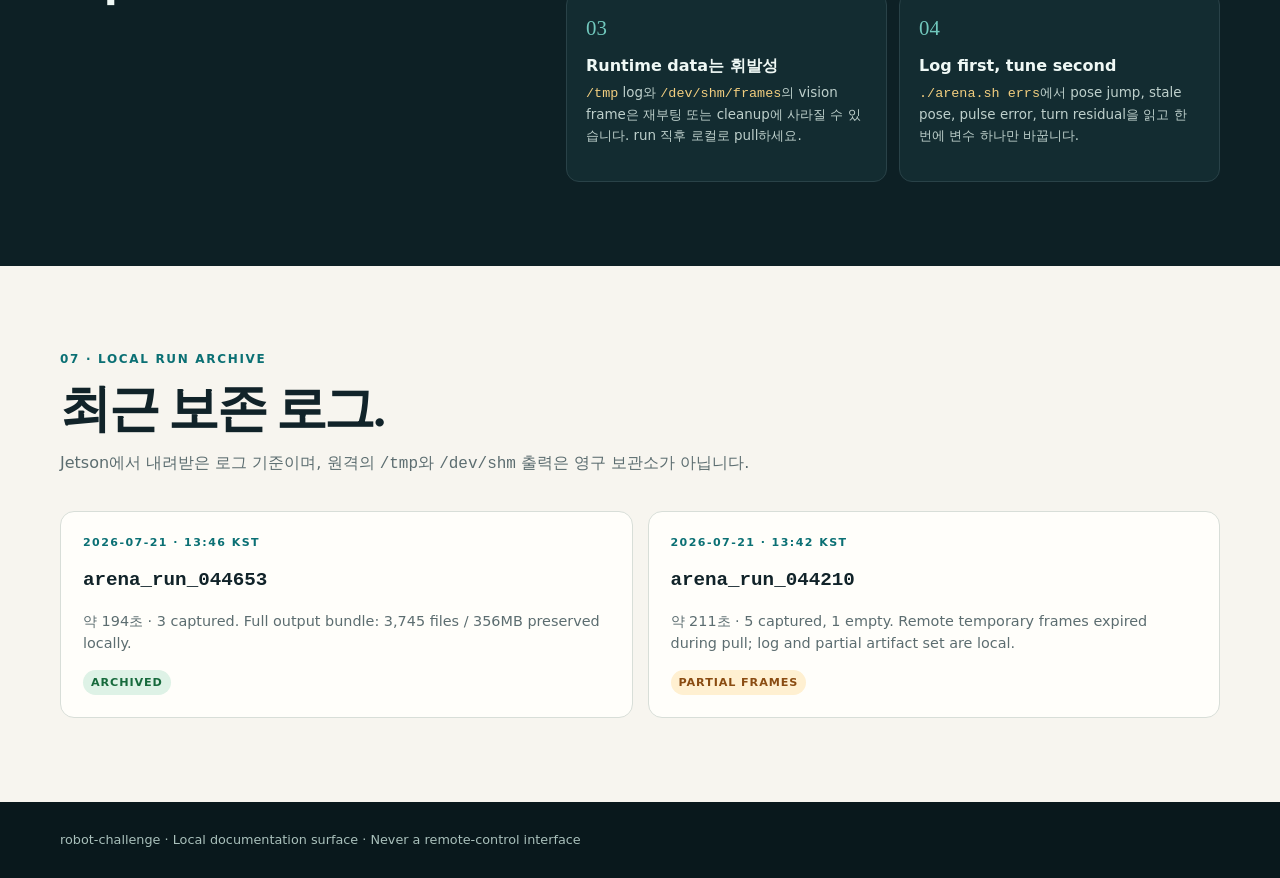
==== commit 4634bf35: "Clarify unresolved pair and actual resume path" ====
--- a/robot-dashboard/index.html
+++ b/robot-dashboard/index.html
@@ -293,7 +293,7 @@
           <div class="section-heading">
             <p class="eyebrow">04 · SECOND / THIRD EXPLORATION</p>
             <h2 id="return-map-title">탐색 차수를 고르면,<br />그때의 전체 경로가 보입니다.</h2>
-            <p><code>2차 탐색</code>은 goal 출발부터 Seq6r→Seq2r 탐색과 south 복귀뿐 아니라 셀별 처리 상태를 표시합니다. <code>3차 탐색</code>은 가장 먼저 남아 있는 미처리 station의 lead-entry에 전진 합류하고, 기존 <code>frame_engine</code>을 이어 쓰는 설계입니다.</p>
+            <p><code>2차 탐색</code>은 goal 출발부터 Seq6r→Seq2r 탐색과 south 복귀뿐 아니라 셀별 처리 상태를 표시합니다. <code>3차 탐색</code>은 가장 먼저 남아 있는 미처리 station의 lead-entry에 전진 합류한 뒤, 그 지점부터 기존 <code>frame_engine</code> 상태기를 그대로 이어 쓰는 제안 설계입니다.</p>
           </div>
 
           <div class="return-map-status" role="note">
@@ -322,15 +322,15 @@
                   <button class="is-active" type="button" data-cell-tool="end">종료 위치</button>
                   <button type="button" data-cell-tool="resolved">처리 완료</button>
                   <button type="button" data-cell-tool="missed">target 미수거</button>
-                  <button type="button" data-cell-tool="unknown">판정 미확인</button>
+                  <button type="button" data-cell-tool="unknown">미확정·미보존</button>
                 </div>
                 <div class="cell-state-legend" aria-label="셀 처리 상태 범례">
                   <span><i class="cell-swatch cell-swatch--resolved"></i>완료</span>
                   <span><i class="cell-swatch cell-swatch--missed"></i>target 미수거</span>
-                  <span><i class="cell-swatch cell-swatch--unknown"></i>판정 미확인</span>
+                  <span><i class="cell-swatch cell-swatch--unknown"></i>미확정·미보존</span>
                   <span><i class="cell-swatch cell-swatch--end"></i>종료 위치</span>
                 </div>
-                <p>종료 station 이전은 완료, 종료 셀은 완료, 그 pair의 반대 셀과 이후 영역은 미확인으로 자동 추정합니다. 실제 로그와 다르면 상태 도구로 덮어쓰세요.</p>
+                <p>종료 station 이전은 완료, 종료 셀은 완료로 둡니다. 같은 pair의 반대 셀은 카메라로 함께 봤더라도 <code>CargoFull</code> 전에 verdict가 ledger에 저장되지 않을 수 있어 미확정·미보존으로 보수 추정합니다. 실제 로그와 다르면 상태 도구로 덮어쓰세요.</p>
               </div>
 
               <fieldset class="exploration-mode">
@@ -375,7 +375,7 @@
                   <desc id="return-arena-desc">R6C1에서 C1과 C2 사이 통로로 이동한 뒤 남쪽 벽으로 내려오고 서쪽으로 회전해 goal로 진입하는 경로입니다.</desc>
                 </svg>
               </div>
-              <p class="return-map-caveat">연두색은 처리 완료, 주황색은 target 확인·미수거, 노란 점선은 판정 미확인입니다. 주황색과 노란색은 모두 미처리로 계산합니다. 굵은 선은 이동, 보라색 점선은 <code>frame_engine</code> 구간이며 실제 주행은 live pose, ledger, cube clearance와 pose guard를 다시 검사합니다.</p>
+              <p class="return-map-caveat">연두색은 ledger 기준 처리 완료, 주황색은 target 확인·미수거, 노란 점선은 판정 미확정 또는 미보존입니다. 노란색은 “카메라가 보지 않았다”로만 한정되지 않으며, 주황색과 함께 재개가 필요한 미처리로 계산합니다. 굵은 선은 이동, 보라색 점선은 <code>frame_engine</code> 구간입니다.</p>
             </article>
           </div>
 
@@ -399,6 +399,10 @@
           <div class="return-mechanism-note">
             <strong id="route-note-title">2차 전체 경로</strong>
             <p id="route-mode-note">goal에서 mouth south 상태로 후진 북상해 Seq6r에 진입하고, 다섯 phase를 순서대로 탐색합니다. 선택 셀에서 collector가 차면 해당 위치에서 south 복귀가 시작됩니다.</p>
+          </div>
+          <div class="return-mechanism-note return-mechanism-note--audit">
+            <strong>ACTUAL CODE CHECK</strong>
+            <p><code>R4C5=target</code> dry-run에서는 <code>R4C6=None</code>도 같은 station에서 판정됐지만, <code>CARGO.note(R4C5)</code>가 곧바로 <code>CargoFull</code>을 발생시켜 ledger에는 먹은 셀만 남았습니다. 또한 현재 소스의 추가 trip은 먼저 <code>goto_first_lane()</code>으로 Seq6r entry에 돌아가고, 위의 direct-frontier 경로는 아직 Jetson에 반영하지 않은 설계입니다.</p>
           </div>
         </div>
       </section>
--- a/robot-dashboard/dashboard.css
+++ b/robot-dashboard/dashboard.css
@@ -31,6 +31,7 @@
 .return-arena-card { min-width:0; padding:20px; }.return-arena-card__head { align-items:center; }.return-legend { display:flex; align-items:center; gap:11px; flex-wrap:wrap; color:var(--muted); font-size:.68rem; font-weight:750; }.return-legend span { display:flex; align-items:center; gap:5px; }.return-legend span[hidden] { display:none; }.return-legend b { font-weight:750; }.legend-line { display:inline-block; width:24px; height:4px; border-radius:999px; }.legend-line--backbone { height:2px; background:repeating-linear-gradient(90deg,#9aaba6 0 5px,transparent 5px 8px); }.legend-line--second { background:#164f5a; }.legend-line--return { background:var(--teal); }.legend-line--third { height:3px; background:var(--coral); }.legend-line--forward { height:3px; background:#244f70; }.legend-line--resume { height:3px; background:repeating-linear-gradient(90deg,#7b5a9b 0 7px,transparent 7px 11px); }.legend-turn { display:inline-block; width:10px; height:10px; border:2px solid var(--gold); border-radius:50%; }
 .return-arena-wrap { margin-top:13px; padding:8px; border:1px solid #cedbd5; border-radius:13px; background:#dfe9e4; }.return-arena { display:block; width:100%; max-height:590px; border-radius:9px; background:#f9fbf8; }.return-arena .arena-wall { fill:#f9fbf8; stroke:#173b3e; stroke-width:4; }.return-arena .arena-grid-line { stroke:#d8e2dd; stroke-width:1; stroke-dasharray:3 5; }.return-arena .arena-south-band { fill:#dbece5; opacity:.8; }.return-arena .arena-axis-label { fill:#728581; font-family:"SFMono-Regular",Consolas,monospace; font-size:11px; font-weight:800; }.return-arena .arena-object-dot { fill:#fff; stroke:#91a9a2; stroke-width:1.5; }.return-arena .arena-object-dot.is-resolved { fill:#def0e7; stroke:#6aa28e; }.return-arena .arena-object-dot.is-missed { fill:#ffbba8; stroke:#ad4631; stroke-width:2.5; }.return-arena .arena-object-dot.is-unknown { fill:#fff1af; stroke:#b58d1d; stroke-dasharray:3 2; }.return-arena .arena-object-dot.is-selected { stroke:#075c60; stroke-width:4; }.return-arena .arena-object-dot.is-unavailable { fill:#e7e9e7; stroke:#bdc5c1; stroke-dasharray:2 2; }.return-arena .arena-lane-guide { stroke:#88a69e; stroke-width:2; stroke-dasharray:7 7; }.return-arena .route-backbone { fill:none; stroke:#9baaa6; stroke-width:3; stroke-dasharray:7 6; stroke-linecap:round; opacity:.72; }.return-arena .route-second-under,.return-arena .route-return-under { fill:none; stroke:#c6ddd8; stroke-width:11; stroke-linecap:round; stroke-linejoin:round; }.return-arena .route-second { fill:none; stroke:#164f5a; stroke-width:5.5; stroke-linecap:round; }.return-arena .route-return { fill:none; stroke:#08747a; stroke-width:5; stroke-linecap:round; }.return-arena .route-third { fill:none; stroke:#d65b45; stroke-width:4.5; stroke-linecap:round; }.return-arena .route-forward { fill:none; stroke:#244f70; stroke-width:4.5; stroke-linecap:round; stroke-linejoin:round; }.return-arena .route-resume { fill:none; stroke:#7b5a9b; stroke-width:4; stroke-dasharray:9 6; stroke-linecap:round; }.return-arena .route-point { fill:#fff; stroke:#08747a; stroke-width:3; }.return-arena .phase-node { fill:#fff; stroke:#758d87; stroke-width:2; }.return-arena .phase-label-bg { fill:#eef3f0; stroke:#c4d0cb; stroke-width:1; }.return-arena .phase-label { fill:#526862; font-size:9px; font-weight:850; }.return-arena .turn-point { fill:#fff8dc; stroke:#d19a20; stroke-width:3; }.return-arena .turn-arc { fill:none; stroke:#b8800f; stroke-width:2.4; }.return-arena .turn-label-bg { fill:#fff8dc; stroke:#dabf76; stroke-width:1; }.return-arena .turn-label { fill:#694c0e; font-size:10px; font-weight:850; }.return-arena .compact-turn-label { fill:#76570f; font-size:9px; font-weight:850; paint-order:stroke; stroke:#fff8dc; stroke-width:3px; stroke-linejoin:round; }.return-arena .start-marker { fill:none; stroke:#075c60; stroke-width:3; }.return-arena .frontier-marker { fill:#fff; stroke:#7b5a9b; stroke-width:4; }.return-arena .goal-marker { fill:#102f33; stroke:#f2cc75; stroke-width:3; }.return-arena .marker-label-bg { fill:#102f33; opacity:.93; }.return-arena .marker-label { fill:#fff; font-size:10px; font-weight:850; }.return-arena .hug-trigger { stroke:#9c7a26; stroke-width:1.5; stroke-dasharray:3 4; }.return-arena .hug-label { fill:#85691f; font-size:9px; font-weight:750; }.return-map-caveat { margin:11px 2px 0; color:var(--muted); font-size:.73rem; }
 .return-instructions { display:grid; grid-template-columns:1fr 1fr; gap:15px; margin-top:15px; }.return-instructions article { padding:19px 20px; border:1px solid #cedbd5; border-radius:14px; background:var(--panel); }.instruction-head { display:flex; align-items:center; gap:12px; }.instruction-head h3 { margin:0; font-size:1rem; }.instruction-head .card-kicker { margin-bottom:3px; }.route-badge { display:grid; place-items:center; flex:0 0 55px; height:55px; border-radius:50%; color:#fff; font-size:.65rem; font-weight:850; letter-spacing:.06em; text-align:center; }.route-badge--second { background:#164f5a; }.route-badge--return { background:var(--teal); }.route-badge--third { background:var(--coral); }.route-badge--resume { background:#7b5a9b; }.route-step-list { display:grid; gap:0; margin:16px 0 0; padding:0; list-style:none; counter-reset:route-step; }.route-step-list li { position:relative; min-height:54px; padding:9px 8px 9px 43px; border-top:1px solid #e2e7e4; counter-increment:route-step; }.route-step-list li::before { content:counter(route-step,decimal-leading-zero); position:absolute; left:4px; top:10px; color:#84a09a; font-family:Georgia,serif; font-size:.96rem; font-weight:bold; }.route-step-list strong { display:block; font-size:.82rem; }.route-step-list small { display:block; margin-top:2px; color:var(--muted); font-size:.72rem; }.route-step-list code { color:#075d62; }.return-mechanism-note { display:flex; gap:16px; align-items:flex-start; margin-top:15px; padding:15px 17px; border-left:4px solid var(--gold); border-radius:0 11px 11px 0; background:#fff7df; }.return-mechanism-note strong { flex:0 0 auto; color:#6b500e; font-size:.78rem; }.return-mechanism-note p { margin:0; color:#675d42; font-size:.78rem; }
+.return-mechanism-note--audit { border-left-color:#7b5a9b; background:#f3eef8; }.return-mechanism-note--audit strong { color:#5e417a; }.return-mechanism-note--audit p { color:#594c63; }
 .filter-group { display:flex; gap:6px; flex-wrap:wrap; }.filter { padding:7px 10px; border:1px solid var(--line); border-radius:999px; color:var(--muted); background:#fff; font-size:.78rem; cursor:pointer; }.filter.is-active { color:#fff; border-color:var(--teal); background:var(--teal); }.knob-grid { display:grid; grid-template-columns:repeat(3,1fr); gap:12px; }.knob { min-height:162px; padding:19px; border:1px solid var(--line); border-radius:13px; background:var(--panel); }.knob[hidden] { display:none; }.knob code { color:var(--teal-dark); font-size:.79rem; font-weight:800; }.knob strong { display:block; margin:12px 0 8px; font-size:1.35rem; letter-spacing:-.04em; }.knob p { margin:0; color:var(--muted); font-size:.82rem; }.override-example { display:flex; align-items:center; gap:13px; flex-wrap:wrap; margin-top:17px; padding:13px 15px; border-radius:11px; background:#e6efea; }.override-example > span { color:var(--teal-dark); font-size:.72rem; font-weight:850; letter-spacing:.1em; }.override-example > code:not(.sr-only) { overflow:auto; font-size:.84rem; }
 .section--dark { color:#eff8f5; background:var(--dark); }.eyebrow--light { color:#71c8bd; }.safety-layout { display:grid; grid-template-columns:.8fr 1.2fr; gap:70px; }.safety-layout h2 { margin:0; font-family:Georgia,serif; font-size:clamp(2.3rem,5vw,4.5rem); line-height:.95; letter-spacing:-.06em; }.safety-cards { display:grid; grid-template-columns:1fr 1fr; gap:12px; }.safety-cards article { min-height:190px; padding:19px; border:1px solid #294248; border-radius:13px; background:#132c31; }.safety-cards span { color:#71c8bd; font-family:Georgia,serif; font-size:1.3rem; }.safety-cards h3 { margin:9px 0 5px; font-size:1rem; }.safety-cards p { margin:0; color:#bed0cc; font-size:.84rem; }.safety-cards code { color:#f2ce7f; }
 .history-grid { display:grid; grid-template-columns:1fr 1fr; gap:15px; }.history-grid article { padding:22px; border:1px solid var(--line); border-radius:14px; background:var(--panel); }.history-grid h3 { margin:0; font-size:1.2rem; }.history-grid p:not(.card-kicker) { color:var(--muted); font-size:.9rem; }.status { display:inline-block; padding:4px 8px; border-radius:999px; font-size:.7rem; font-weight:850; letter-spacing:.08em; }.status--ok { color:#176a3c; background:#def2e6; }.status--warn { color:#8a4c12; background:#fff0d1; }
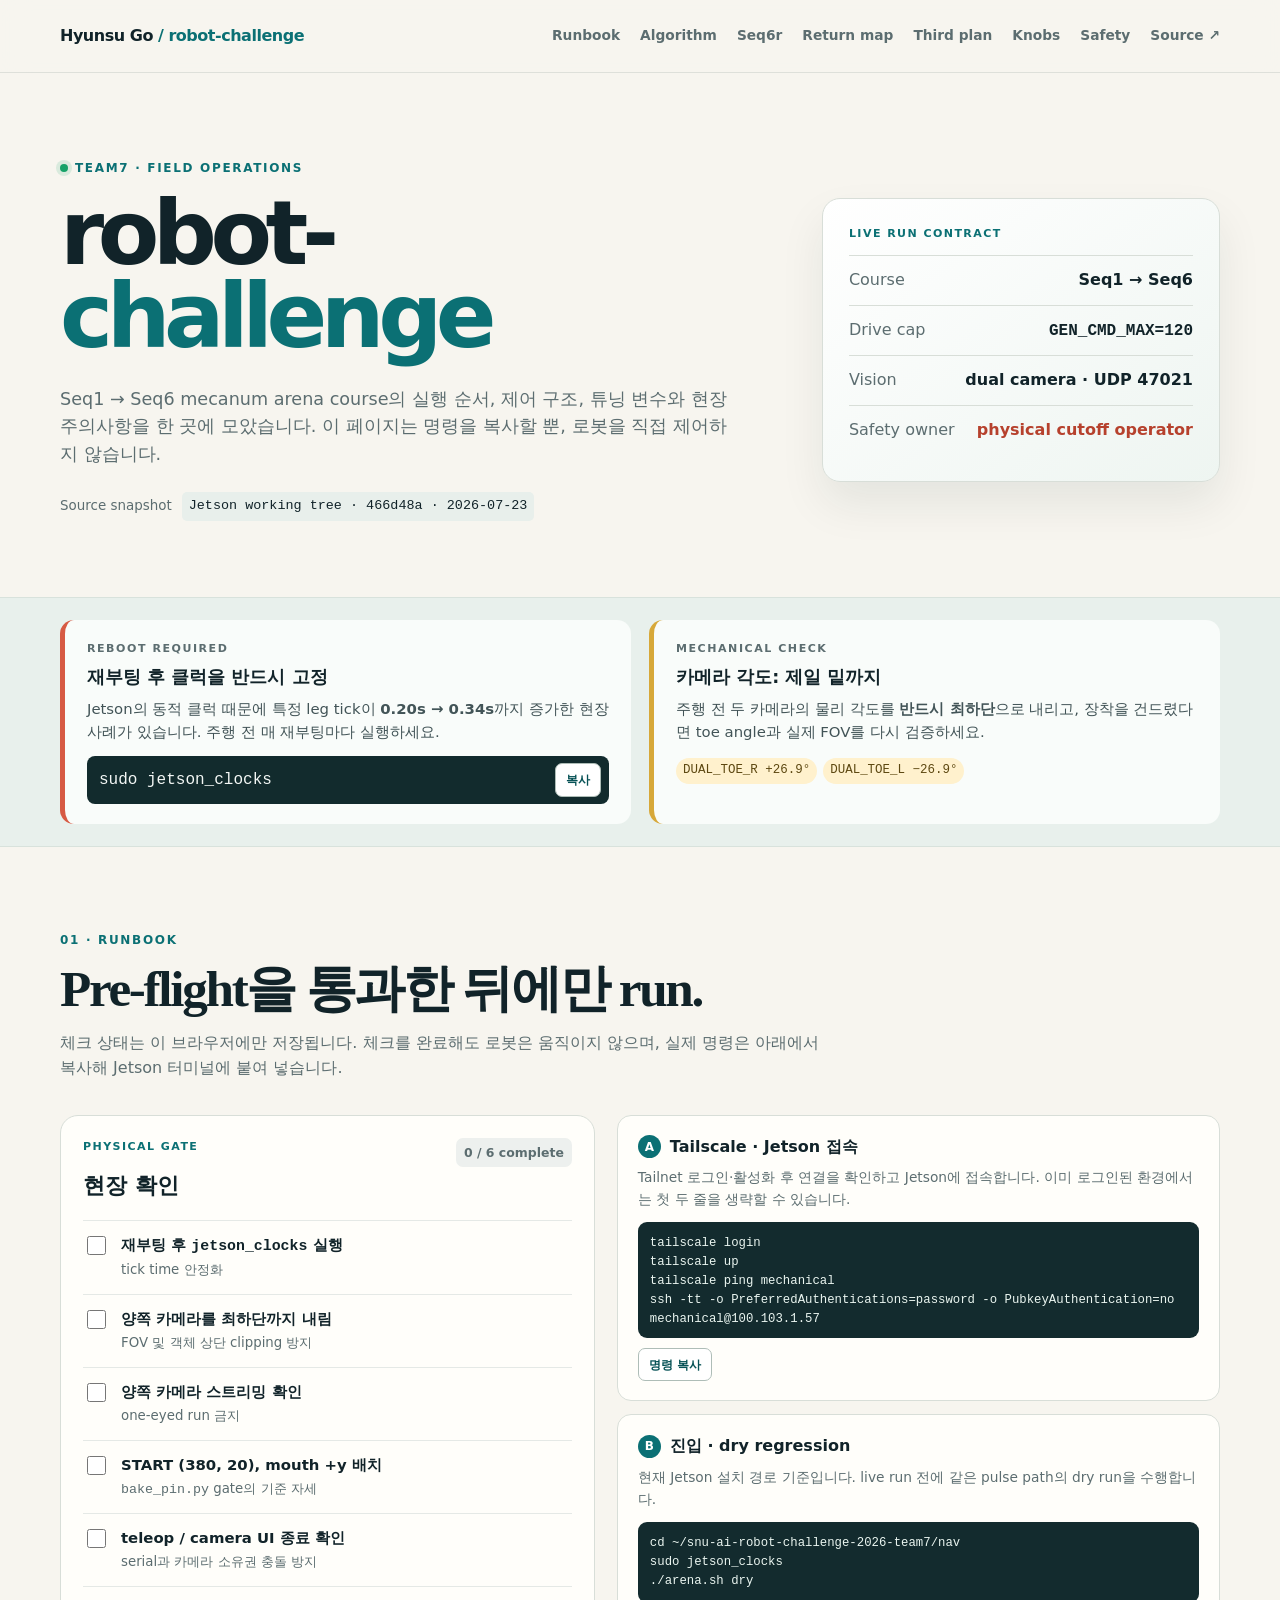
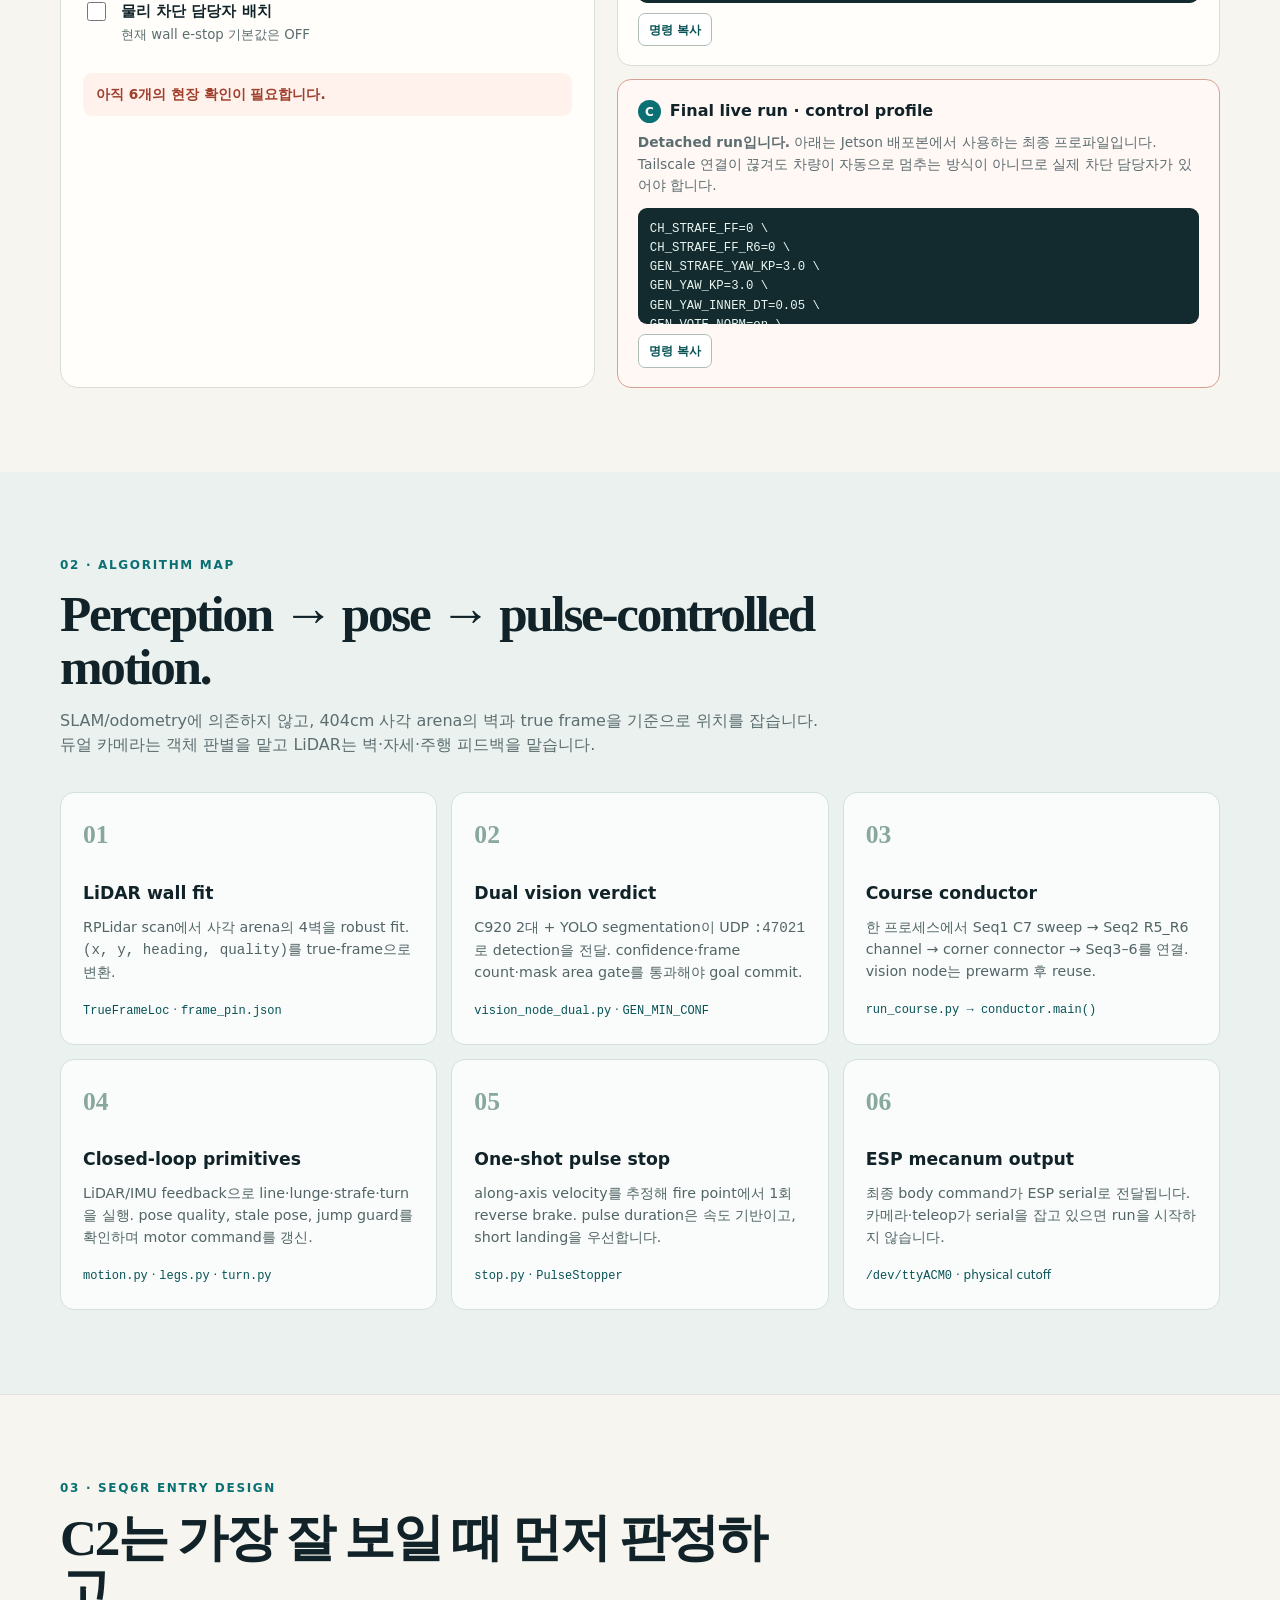
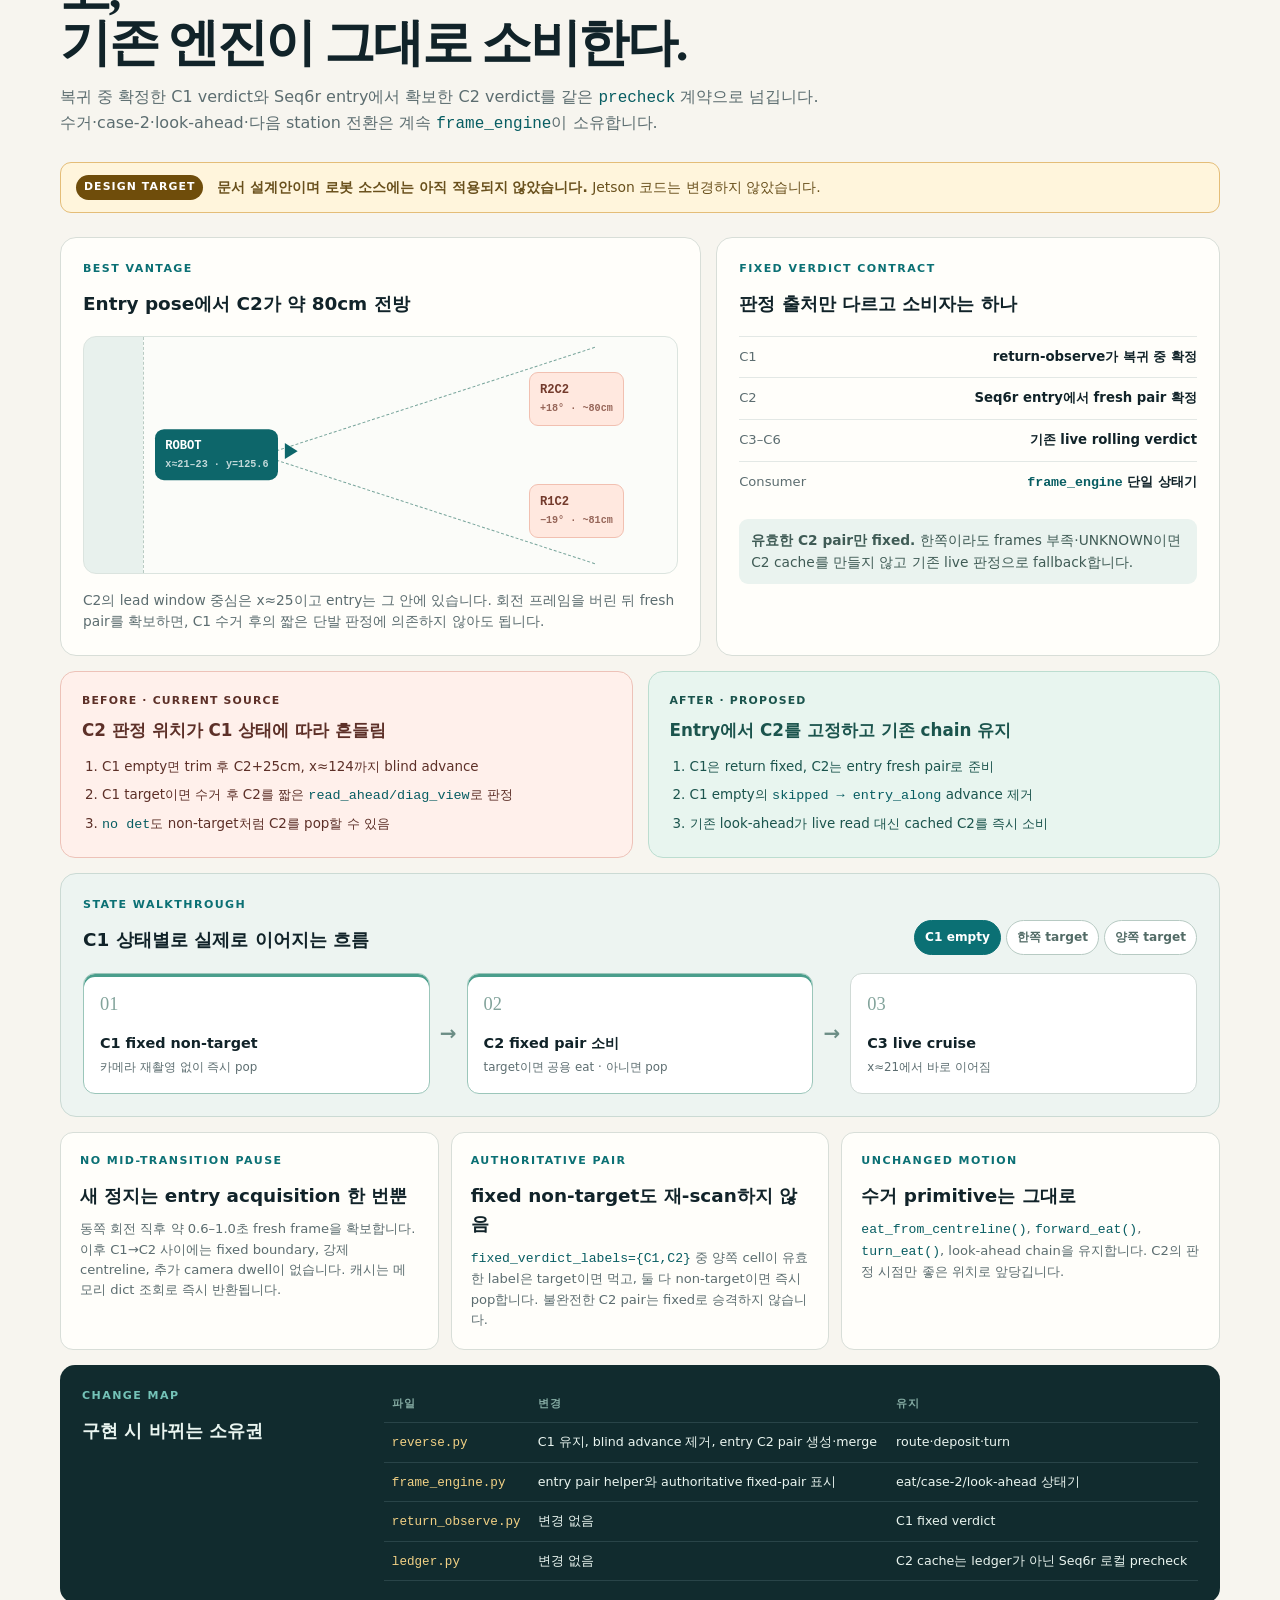
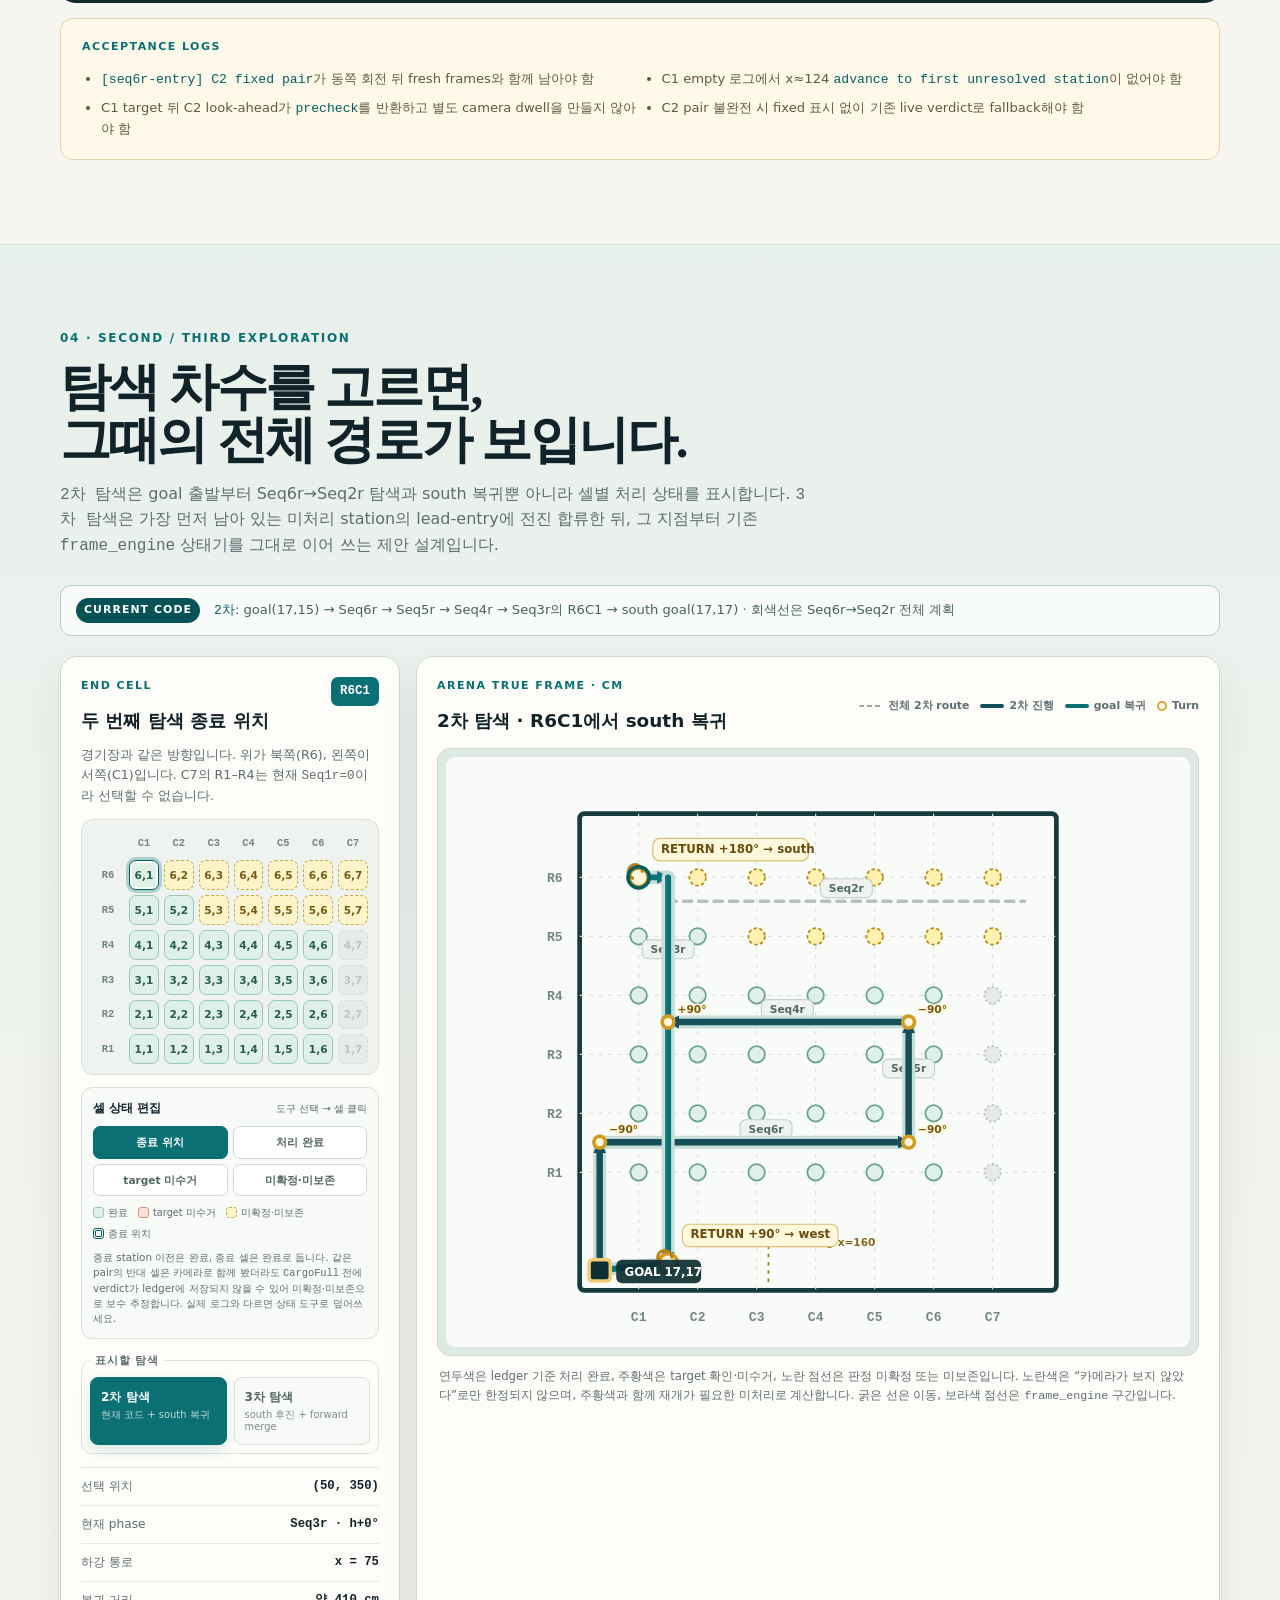
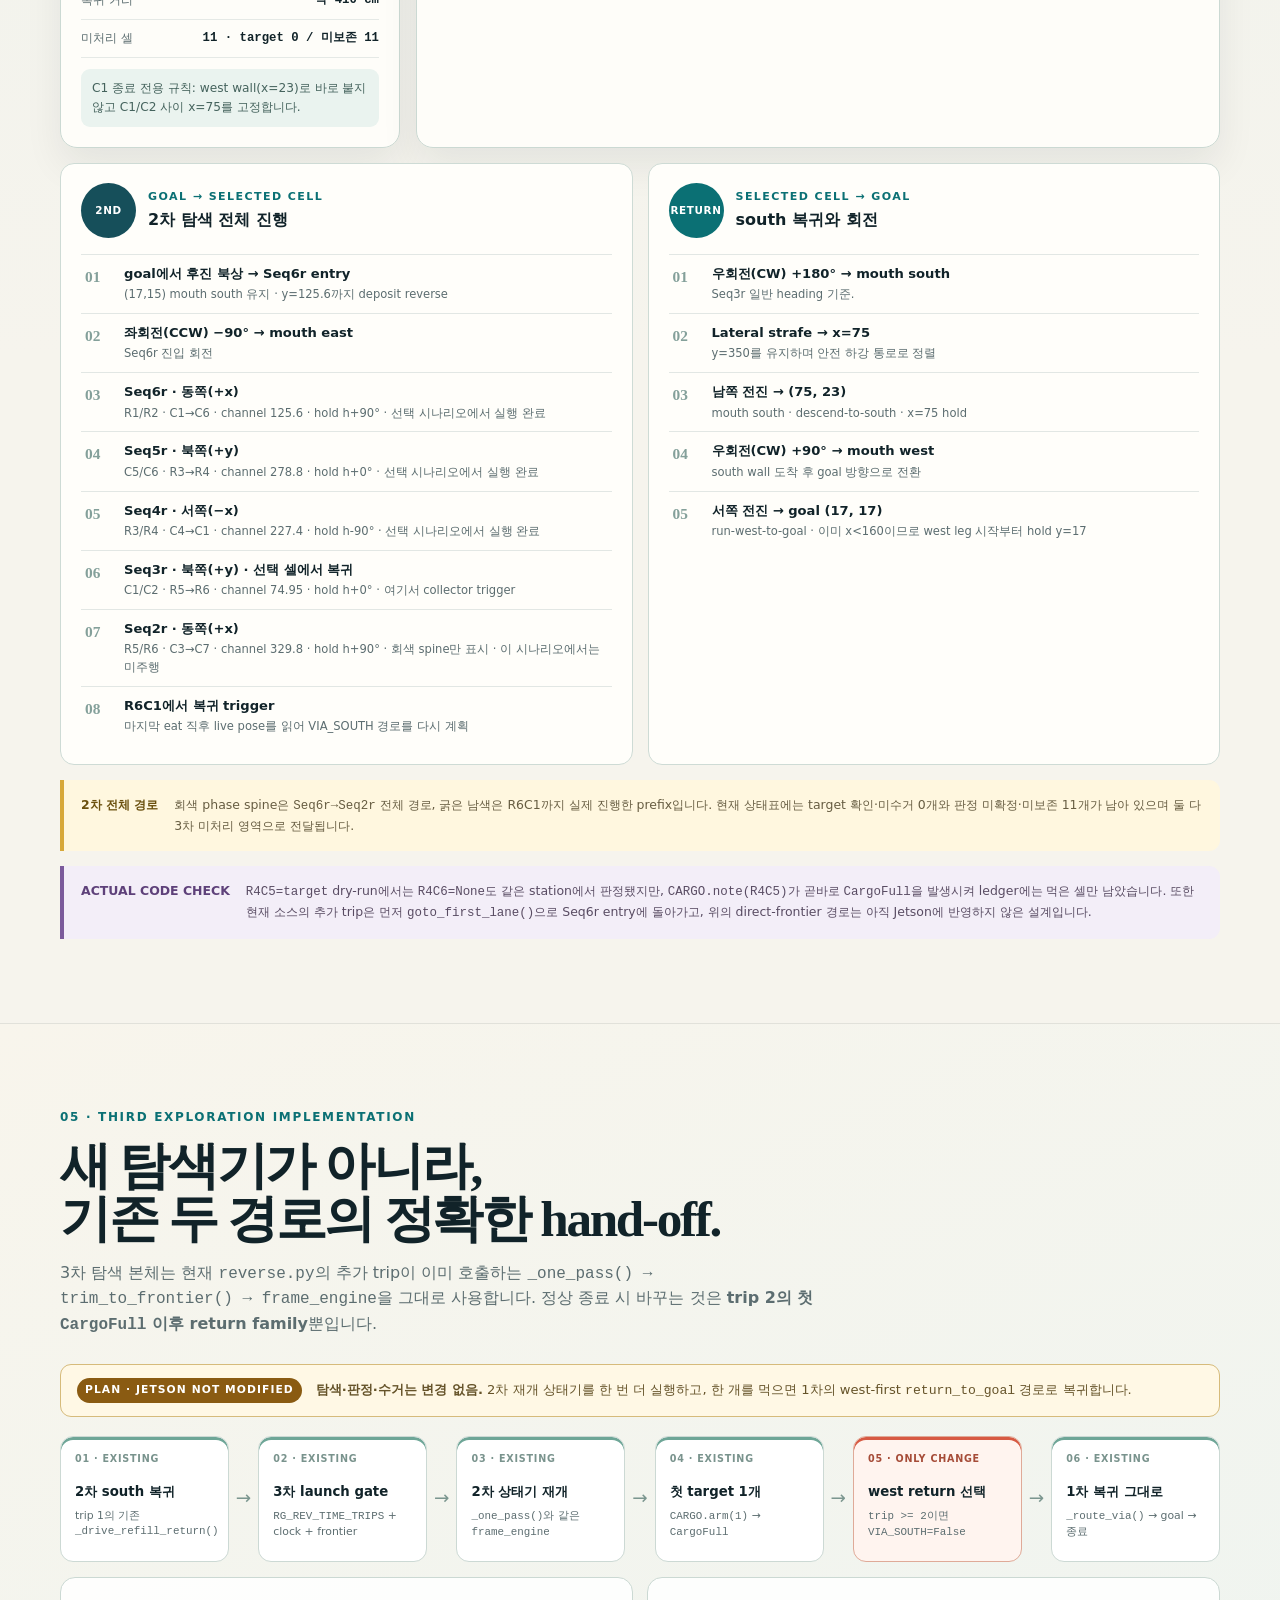
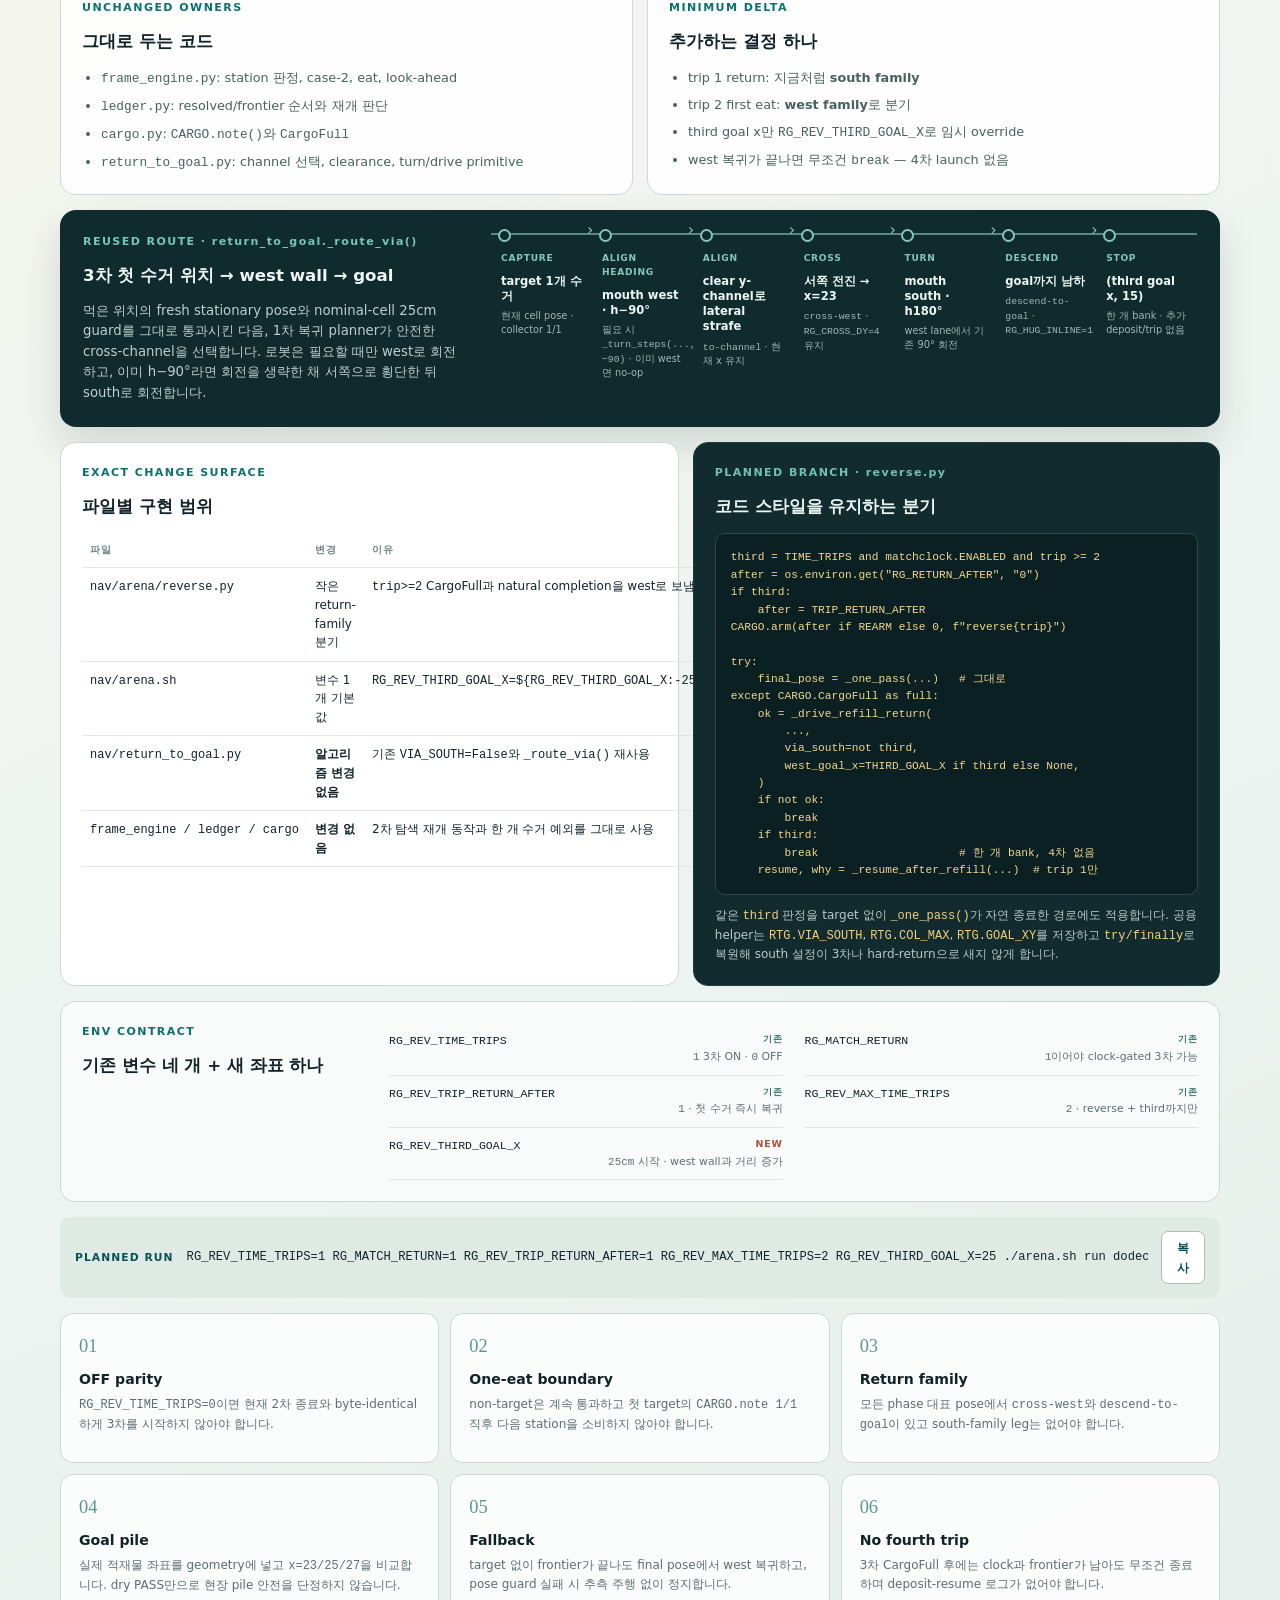
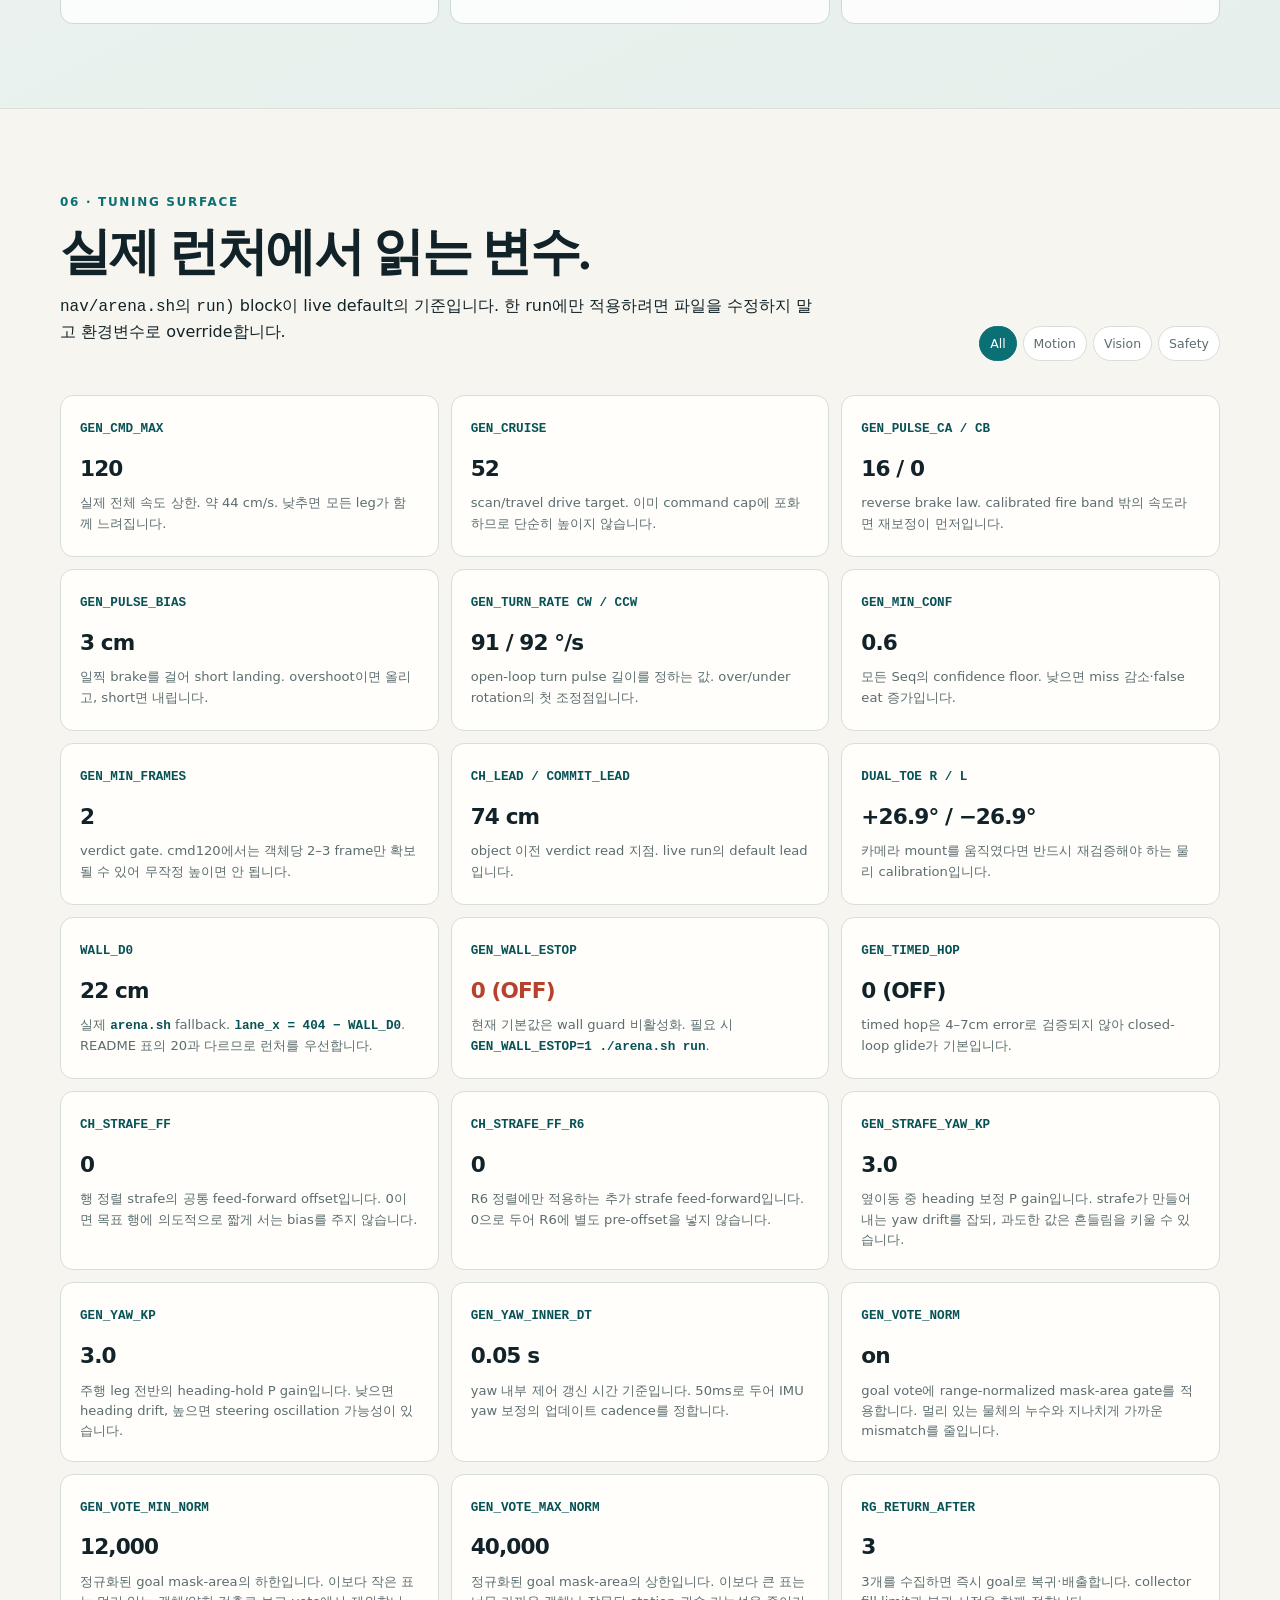
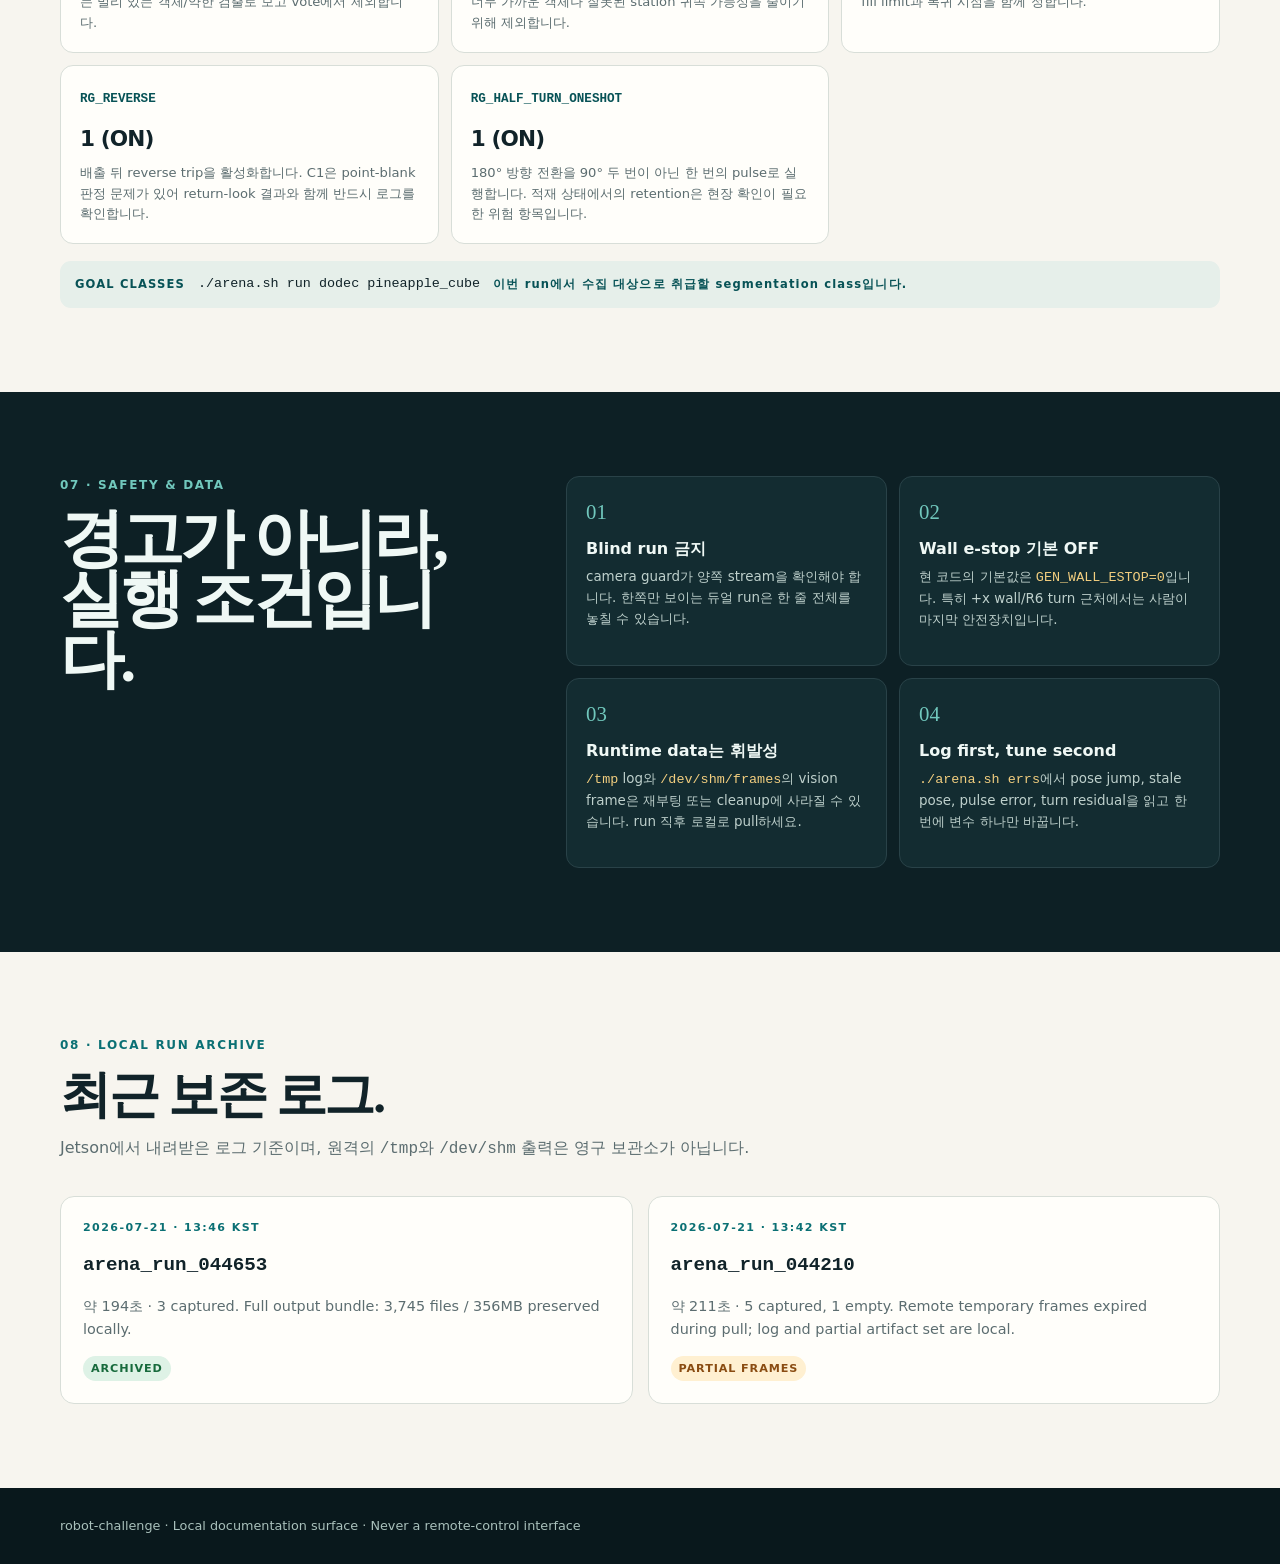
==== commit bf4699a9: "Document third exploration implementation plan" ====
--- a/robot-dashboard/index.html
+++ b/robot-dashboard/index.html
@@ -17,6 +17,7 @@
           <a href="#architecture">Algorithm</a>
           <a href="#seq6r">Seq6r</a>
           <a href="#return-map">Return map</a>
+          <a href="#third-plan">Third plan</a>
           <a href="#knobs">Knobs</a>
           <a href="#safety">Safety</a>
           <a href="https://github.com/junjinyong/snu-ai-robot-challenge-2026-team7" target="_blank" rel="noreferrer">Source ↗</a>
@@ -407,9 +408,148 @@
         </div>
       </section>
 
+      <section id="third-plan" class="section third-plan-section" aria-labelledby="third-plan-title">
+        <div class="shell">
+          <div class="section-heading">
+            <p class="eyebrow">05 · THIRD EXPLORATION IMPLEMENTATION</p>
+            <h2 id="third-plan-title">새 탐색기가 아니라,<br />기존 두 경로의 정확한 hand-off.</h2>
+            <p>3차 탐색 본체는 현재 <code>reverse.py</code>의 추가 trip이 이미 호출하는 <code>_one_pass() → trim_to_frontier() → frame_engine</code>을 그대로 사용합니다. 정상 종료 시 바꾸는 것은 <strong>trip 2의 첫 <code>CargoFull</code> 이후 return family</strong>뿐입니다.</p>
+          </div>
+
+          <div class="third-plan-status" role="note">
+            <span>PLAN · JETSON NOT MODIFIED</span>
+            <p><strong>탐색·판정·수거는 변경 없음.</strong> 2차 재개 상태기를 한 번 더 실행하고, 한 개를 먹으면 1차의 west-first <code>return_to_goal</code> 경로로 복귀합니다.</p>
+          </div>
+
+          <div class="third-state-flow" aria-label="3차 탐색 상태 전이">
+            <article class="third-flow-node is-existing"><span>01 · EXISTING</span><strong>2차 south 복귀</strong><small>trip 1의 기존 <code>_drive_refill_return()</code></small></article>
+            <i aria-hidden="true">→</i>
+            <article class="third-flow-node is-existing"><span>02 · EXISTING</span><strong>3차 launch gate</strong><small><code>RG_REV_TIME_TRIPS</code> + clock + frontier</small></article>
+            <i aria-hidden="true">→</i>
+            <article class="third-flow-node is-existing"><span>03 · EXISTING</span><strong>2차 상태기 재개</strong><small><code>_one_pass()</code>와 같은 <code>frame_engine</code></small></article>
+            <i aria-hidden="true">→</i>
+            <article class="third-flow-node is-existing"><span>04 · EXISTING</span><strong>첫 target 1개</strong><small><code>CARGO.arm(1)</code> → <code>CargoFull</code></small></article>
+            <i aria-hidden="true">→</i>
+            <article class="third-flow-node is-change"><span>05 · ONLY CHANGE</span><strong>west return 선택</strong><small><code>trip &gt;= 2</code>이면 <code>VIA_SOUTH=False</code></small></article>
+            <i aria-hidden="true">→</i>
+            <article class="third-flow-node is-existing"><span>06 · EXISTING</span><strong>1차 복귀 그대로</strong><small><code>_route_via()</code> → goal → 종료</small></article>
+          </div>
+
+          <div class="third-reuse-grid">
+            <article>
+              <p class="card-kicker">UNCHANGED OWNERS</p>
+              <h3>그대로 두는 코드</h3>
+              <ul>
+                <li><code>frame_engine.py</code>: station 판정, case-2, eat, look-ahead</li>
+                <li><code>ledger.py</code>: resolved/frontier 순서와 재개 판단</li>
+                <li><code>cargo.py</code>: <code>CARGO.note()</code>와 <code>CargoFull</code></li>
+                <li><code>return_to_goal.py</code>: channel 선택, clearance, turn/drive primitive</li>
+              </ul>
+            </article>
+            <article>
+              <p class="card-kicker">MINIMUM DELTA</p>
+              <h3>추가하는 결정 하나</h3>
+              <ul>
+                <li>trip 1 return: 지금처럼 <strong>south family</strong></li>
+                <li>trip 2 first eat: <strong>west family</strong>로 분기</li>
+                <li>third goal x만 <code>RG_REV_THIRD_GOAL_X</code>로 임시 override</li>
+                <li>west 복귀가 끝나면 무조건 <code>break</code> — 4차 launch 없음</li>
+              </ul>
+            </article>
+          </div>
+
+          <article class="third-west-card">
+            <div>
+              <p class="card-kicker">REUSED ROUTE · return_to_goal._route_via()</p>
+              <h3>3차 첫 수거 위치 → west wall → goal</h3>
+              <p>먹은 위치의 fresh stationary pose와 nominal-cell 25cm guard를 그대로 통과시킨 다음, 1차 복귀 planner가 안전한 cross-channel을 선택합니다. 로봇은 필요할 때만 west로 회전하고, 이미 h−90°라면 회전을 생략한 채 서쪽으로 횡단한 뒤 south로 회전합니다.</p>
+            </div>
+            <ol class="west-route-rail">
+              <li><span>CAPTURE</span><strong>target 1개 수거</strong><small>현재 cell pose · collector 1/1</small></li>
+              <li><span>ALIGN HEADING</span><strong>mouth west · h−90°</strong><small>필요 시 <code>_turn_steps(..., −90)</code> · 이미 west면 no-op</small></li>
+              <li><span>ALIGN</span><strong>clear y-channel로 lateral strafe</strong><small><code>to-channel</code> · 현재 x 유지</small></li>
+              <li><span>CROSS</span><strong>서쪽 전진 → x=23</strong><small><code>cross-west</code> · <code>RG_CROSS_DY=4</code> 유지</small></li>
+              <li><span>TURN</span><strong>mouth south · h180°</strong><small>west lane에서 기존 90° 회전</small></li>
+              <li><span>DESCEND</span><strong>goal까지 남하</strong><small><code>descend-to-goal</code> · <code>RG_HUG_INLINE=1</code></small></li>
+              <li><span>STOP</span><strong>(third goal x, 15)</strong><small>한 개 bank · 추가 deposit/trip 없음</small></li>
+            </ol>
+          </article>
+
+          <div class="third-implementation-grid">
+            <article class="third-file-plan">
+              <p class="card-kicker">EXACT CHANGE SURFACE</p>
+              <h3>파일별 구현 범위</h3>
+              <table>
+                <thead><tr><th>파일</th><th>변경</th><th>이유</th></tr></thead>
+                <tbody>
+                  <tr><td><code>nav/arena/reverse.py</code></td><td>작은 return-family 분기</td><td><code>trip&gt;=2</code> CargoFull과 natural completion을 west로 보냄</td></tr>
+                  <tr><td><code>nav/arena.sh</code></td><td>변수 1개 기본값</td><td><code>RG_REV_THIRD_GOAL_X=${RG_REV_THIRD_GOAL_X:-25}</code></td></tr>
+                  <tr><td><code>nav/return_to_goal.py</code></td><td><strong>알고리즘 변경 없음</strong></td><td>기존 <code>VIA_SOUTH=False</code>와 <code>_route_via()</code> 재사용</td></tr>
+                  <tr><td><code>frame_engine / ledger / cargo</code></td><td><strong>변경 없음</strong></td><td>2차 탐색 재개 동작과 한 개 수거 예외를 그대로 사용</td></tr>
+                </tbody>
+              </table>
+            </article>
+
+            <article class="third-pseudodiff">
+              <p class="card-kicker">PLANNED BRANCH · reverse.py</p>
+              <h3>코드 스타일을 유지하는 분기</h3>
+              <pre><code>third = TIME_TRIPS and matchclock.ENABLED and trip &gt;= 2
+after = os.environ.get("RG_RETURN_AFTER", "0")
+if third:
+    after = TRIP_RETURN_AFTER
+CARGO.arm(after if REARM else 0, f"reverse{trip}")
+
+try:
+    final_pose = _one_pass(...)   # 그대로
+except CARGO.CargoFull as full:
+    ok = _drive_refill_return(
+        ...,
+        via_south=not third,
+        west_goal_x=THIRD_GOAL_X if third else None,
+    )
+    if not ok:
+        break
+    if third:
+        break                     # 한 개 bank, 4차 없음
+    resume, why = _resume_after_refill(...)  # trip 1만</code></pre>
+              <p>같은 <code>third</code> 판정을 target 없이 <code>_one_pass()</code>가 자연 종료한 경로에도 적용합니다. 공용 helper는 <code>RTG.VIA_SOUTH</code>, <code>RTG.COL_MAX</code>, <code>RTG.GOAL_XY</code>를 저장하고 <code>try/finally</code>로 복원해 south 설정이 3차나 hard-return으로 새지 않게 합니다.</p>
+            </article>
+          </div>
+
+          <div class="third-knob-contract">
+            <div>
+              <p class="card-kicker">ENV CONTRACT</p>
+              <h3>기존 변수 네 개 + 새 좌표 하나</h3>
+            </div>
+            <dl>
+              <div><dt><code>RG_REV_TIME_TRIPS</code></dt><dd><strong>기존</strong><span><code>1</code> 3차 ON · <code>0</code> OFF</span></dd></div>
+              <div><dt><code>RG_MATCH_RETURN</code></dt><dd><strong>기존</strong><span><code>1</code>이어야 clock-gated 3차 가능</span></dd></div>
+              <div><dt><code>RG_REV_TRIP_RETURN_AFTER</code></dt><dd><strong>기존</strong><span><code>1</code> · 첫 수거 즉시 복귀</span></dd></div>
+              <div><dt><code>RG_REV_MAX_TIME_TRIPS</code></dt><dd><strong>기존</strong><span><code>2</code> · reverse + third까지만</span></dd></div>
+              <div><dt><code>RG_REV_THIRD_GOAL_X</code></dt><dd><strong class="is-new">NEW</strong><span><code>25cm</code> 시작 · west wall과 거리 증가</span></dd></div>
+            </dl>
+          </div>
+
+          <div class="third-command">
+            <span>PLANNED RUN</span>
+            <code id="cmd-third-plan">RG_REV_TIME_TRIPS=1 RG_MATCH_RETURN=1 RG_REV_TRIP_RETURN_AFTER=1 RG_REV_MAX_TIME_TRIPS=2 RG_REV_THIRD_GOAL_X=25 ./arena.sh run dodec pineapple_cube</code>
+            <button class="copy" data-copy="cmd-third-plan">복사</button>
+          </div>
+
+          <div class="third-test-grid">
+            <article><span>01</span><h3>OFF parity</h3><p><code>RG_REV_TIME_TRIPS=0</code>이면 현재 2차 종료와 byte-identical하게 3차를 시작하지 않아야 합니다.</p></article>
+            <article><span>02</span><h3>One-eat boundary</h3><p>non-target은 계속 통과하고 첫 target의 <code>CARGO.note 1/1</code> 직후 다음 station을 소비하지 않아야 합니다.</p></article>
+            <article><span>03</span><h3>Return family</h3><p>모든 phase 대표 pose에서 <code>cross-west</code>와 <code>descend-to-goal</code>이 있고 south-family leg는 없어야 합니다.</p></article>
+            <article><span>04</span><h3>Goal pile</h3><p>실제 적재물 좌표를 geometry에 넣고 <code>x=23/25/27</code>을 비교합니다. dry PASS만으로 현장 pile 안전을 단정하지 않습니다.</p></article>
+            <article><span>05</span><h3>Fallback</h3><p>target 없이 frontier가 끝나도 final pose에서 west 복귀하고, pose guard 실패 시 추측 주행 없이 정지합니다.</p></article>
+            <article><span>06</span><h3>No fourth trip</h3><p>3차 CargoFull 후에는 clock과 frontier가 남아도 무조건 종료하며 deposit-resume 로그가 없어야 합니다.</p></article>
+          </div>
+        </div>
+      </section>
+
       <section id="knobs" class="section shell" aria-labelledby="knobs-title">
         <div class="section-heading section-heading--row">
-          <div><p class="eyebrow">05 · TUNING SURFACE</p><h2 id="knobs-title">실제 런처에서 읽는 변수.</h2><p><code>nav/arena.sh</code>의 <code>run)</code> block이 live default의 기준입니다. 한 run에만 적용하려면 파일을 수정하지 말고 환경변수로 override합니다.</p></div>
+          <div><p class="eyebrow">06 · TUNING SURFACE</p><h2 id="knobs-title">실제 런처에서 읽는 변수.</h2><p><code>nav/arena.sh</code>의 <code>run)</code> block이 live default의 기준입니다. 한 run에만 적용하려면 파일을 수정하지 말고 환경변수로 override합니다.</p></div>
           <div class="filter-group" role="group" aria-label="변수 범주 필터">
             <button class="filter is-active" data-filter="all">All</button>
             <button class="filter" data-filter="motion">Motion</button>
@@ -448,7 +588,7 @@
       <section id="safety" class="section section--dark" aria-labelledby="safety-title">
         <div class="shell safety-layout">
           <div>
-            <p class="eyebrow eyebrow--light">06 · SAFETY &amp; DATA</p>
+            <p class="eyebrow eyebrow--light">07 · SAFETY &amp; DATA</p>
             <h2 id="safety-title">경고가 아니라,<br />실행 조건입니다.</h2>
           </div>
           <div class="safety-cards">
@@ -461,7 +601,7 @@
       </section>
 
       <section class="section shell" aria-labelledby="run-history-title">
-        <div class="section-heading"><p class="eyebrow">07 · LOCAL RUN ARCHIVE</p><h2 id="run-history-title">최근 보존 로그.</h2><p>Jetson에서 내려받은 로그 기준이며, 원격의 <code>/tmp</code>와 <code>/dev/shm</code> 출력은 영구 보관소가 아닙니다.</p></div>
+        <div class="section-heading"><p class="eyebrow">08 · LOCAL RUN ARCHIVE</p><h2 id="run-history-title">최근 보존 로그.</h2><p>Jetson에서 내려받은 로그 기준이며, 원격의 <code>/tmp</code>와 <code>/dev/shm</code> 출력은 영구 보관소가 아닙니다.</p></div>
         <div class="history-grid">
           <article><p class="card-kicker">2026-07-21 · 13:46 KST</p><h3><code>arena_run_044653</code></h3><p>약 194초 · 3 captured. Full output bundle: 3,745 files / 356MB preserved locally.</p><span class="status status--ok">ARCHIVED</span></article>
           <article><p class="card-kicker">2026-07-21 · 13:42 KST</p><h3><code>arena_run_044210</code></h3><p>약 211초 · 5 captured, 1 empty. Remote temporary frames expired during pull; log and partial artifact set are local.</p><span class="status status--warn">PARTIAL FRAMES</span></article>
--- a/robot-dashboard/dashboard.css
+++ b/robot-dashboard/dashboard.css
@@ -32,9 +32,17 @@
 .return-arena-wrap { margin-top:13px; padding:8px; border:1px solid #cedbd5; border-radius:13px; background:#dfe9e4; }.return-arena { display:block; width:100%; max-height:590px; border-radius:9px; background:#f9fbf8; }.return-arena .arena-wall { fill:#f9fbf8; stroke:#173b3e; stroke-width:4; }.return-arena .arena-grid-line { stroke:#d8e2dd; stroke-width:1; stroke-dasharray:3 5; }.return-arena .arena-south-band { fill:#dbece5; opacity:.8; }.return-arena .arena-axis-label { fill:#728581; font-family:"SFMono-Regular",Consolas,monospace; font-size:11px; font-weight:800; }.return-arena .arena-object-dot { fill:#fff; stroke:#91a9a2; stroke-width:1.5; }.return-arena .arena-object-dot.is-resolved { fill:#def0e7; stroke:#6aa28e; }.return-arena .arena-object-dot.is-missed { fill:#ffbba8; stroke:#ad4631; stroke-width:2.5; }.return-arena .arena-object-dot.is-unknown { fill:#fff1af; stroke:#b58d1d; stroke-dasharray:3 2; }.return-arena .arena-object-dot.is-selected { stroke:#075c60; stroke-width:4; }.return-arena .arena-object-dot.is-unavailable { fill:#e7e9e7; stroke:#bdc5c1; stroke-dasharray:2 2; }.return-arena .arena-lane-guide { stroke:#88a69e; stroke-width:2; stroke-dasharray:7 7; }.return-arena .route-backbone { fill:none; stroke:#9baaa6; stroke-width:3; stroke-dasharray:7 6; stroke-linecap:round; opacity:.72; }.return-arena .route-second-under,.return-arena .route-return-under { fill:none; stroke:#c6ddd8; stroke-width:11; stroke-linecap:round; stroke-linejoin:round; }.return-arena .route-second { fill:none; stroke:#164f5a; stroke-width:5.5; stroke-linecap:round; }.return-arena .route-return { fill:none; stroke:#08747a; stroke-width:5; stroke-linecap:round; }.return-arena .route-third { fill:none; stroke:#d65b45; stroke-width:4.5; stroke-linecap:round; }.return-arena .route-forward { fill:none; stroke:#244f70; stroke-width:4.5; stroke-linecap:round; stroke-linejoin:round; }.return-arena .route-resume { fill:none; stroke:#7b5a9b; stroke-width:4; stroke-dasharray:9 6; stroke-linecap:round; }.return-arena .route-point { fill:#fff; stroke:#08747a; stroke-width:3; }.return-arena .phase-node { fill:#fff; stroke:#758d87; stroke-width:2; }.return-arena .phase-label-bg { fill:#eef3f0; stroke:#c4d0cb; stroke-width:1; }.return-arena .phase-label { fill:#526862; font-size:9px; font-weight:850; }.return-arena .turn-point { fill:#fff8dc; stroke:#d19a20; stroke-width:3; }.return-arena .turn-arc { fill:none; stroke:#b8800f; stroke-width:2.4; }.return-arena .turn-label-bg { fill:#fff8dc; stroke:#dabf76; stroke-width:1; }.return-arena .turn-label { fill:#694c0e; font-size:10px; font-weight:850; }.return-arena .compact-turn-label { fill:#76570f; font-size:9px; font-weight:850; paint-order:stroke; stroke:#fff8dc; stroke-width:3px; stroke-linejoin:round; }.return-arena .start-marker { fill:none; stroke:#075c60; stroke-width:3; }.return-arena .frontier-marker { fill:#fff; stroke:#7b5a9b; stroke-width:4; }.return-arena .goal-marker { fill:#102f33; stroke:#f2cc75; stroke-width:3; }.return-arena .marker-label-bg { fill:#102f33; opacity:.93; }.return-arena .marker-label { fill:#fff; font-size:10px; font-weight:850; }.return-arena .hug-trigger { stroke:#9c7a26; stroke-width:1.5; stroke-dasharray:3 4; }.return-arena .hug-label { fill:#85691f; font-size:9px; font-weight:750; }.return-map-caveat { margin:11px 2px 0; color:var(--muted); font-size:.73rem; }
 .return-instructions { display:grid; grid-template-columns:1fr 1fr; gap:15px; margin-top:15px; }.return-instructions article { padding:19px 20px; border:1px solid #cedbd5; border-radius:14px; background:var(--panel); }.instruction-head { display:flex; align-items:center; gap:12px; }.instruction-head h3 { margin:0; font-size:1rem; }.instruction-head .card-kicker { margin-bottom:3px; }.route-badge { display:grid; place-items:center; flex:0 0 55px; height:55px; border-radius:50%; color:#fff; font-size:.65rem; font-weight:850; letter-spacing:.06em; text-align:center; }.route-badge--second { background:#164f5a; }.route-badge--return { background:var(--teal); }.route-badge--third { background:var(--coral); }.route-badge--resume { background:#7b5a9b; }.route-step-list { display:grid; gap:0; margin:16px 0 0; padding:0; list-style:none; counter-reset:route-step; }.route-step-list li { position:relative; min-height:54px; padding:9px 8px 9px 43px; border-top:1px solid #e2e7e4; counter-increment:route-step; }.route-step-list li::before { content:counter(route-step,decimal-leading-zero); position:absolute; left:4px; top:10px; color:#84a09a; font-family:Georgia,serif; font-size:.96rem; font-weight:bold; }.route-step-list strong { display:block; font-size:.82rem; }.route-step-list small { display:block; margin-top:2px; color:var(--muted); font-size:.72rem; }.route-step-list code { color:#075d62; }.return-mechanism-note { display:flex; gap:16px; align-items:flex-start; margin-top:15px; padding:15px 17px; border-left:4px solid var(--gold); border-radius:0 11px 11px 0; background:#fff7df; }.return-mechanism-note strong { flex:0 0 auto; color:#6b500e; font-size:.78rem; }.return-mechanism-note p { margin:0; color:#675d42; font-size:.78rem; }
 .return-mechanism-note--audit { border-left-color:#7b5a9b; background:#f3eef8; }.return-mechanism-note--audit strong { color:#5e417a; }.return-mechanism-note--audit p { color:#594c63; }
+.third-plan-section { overflow:hidden; border-bottom:1px solid #d9dfdb; background:linear-gradient(155deg,#f8f5ec 0,#edf4f1 58%,#e6efeb 100%); }.third-plan-status { display:flex; align-items:center; gap:14px; margin:-8px 0 19px; padding:13px 16px; border:1px solid #d6bb7b; border-radius:11px; background:#fff8e5; }.third-plan-status span { flex:0 0 auto; padding:4px 8px; border-radius:999px; color:#fff; background:#8a5b12; font-size:.67rem; font-weight:850; letter-spacing:.1em; }.third-plan-status p { margin:0; color:#655329; font-size:.82rem; }
+.third-state-flow { display:grid; grid-template-columns:repeat(5,minmax(0,1fr) auto) minmax(0,1fr); align-items:stretch; gap:7px; }.third-state-flow > i { align-self:center; color:#7b968f; font-style:normal; font-size:1.15rem; }.third-flow-node { min-width:0; min-height:126px; padding:15px 14px; border:1px solid #ccd9d4; border-radius:13px; background:#fff; }.third-flow-node span,.third-flow-node strong,.third-flow-node small { display:block; }.third-flow-node span { margin-bottom:16px; color:#79938d; font-size:.6rem; font-weight:850; letter-spacing:.08em; }.third-flow-node strong { font-size:.83rem; }.third-flow-node small { margin-top:5px; color:var(--muted); font-size:.68rem; line-height:1.4; }.third-flow-node.is-existing { box-shadow:inset 0 3px 0 #6ea697; }.third-flow-node.is-change { border-color:#dfaa98; background:#fff4ef; box-shadow:inset 0 3px 0 var(--coral); }.third-flow-node.is-change span { color:#a64c38; }
+.third-reuse-grid { display:grid; grid-template-columns:1fr 1fr; gap:14px; margin-top:15px; }.third-reuse-grid article { padding:21px; border:1px solid #cbd9d3; border-radius:15px; background:rgba(255,255,255,.88); }.third-reuse-grid h3,.third-west-card h3,.third-file-plan h3,.third-pseudodiff h3,.third-knob-contract h3 { margin:0; font-size:1.04rem; }.third-reuse-grid ul { margin:14px 0 0; padding-left:19px; color:#49615c; font-size:.8rem; }.third-reuse-grid li + li { margin-top:7px; }
+.third-west-card { display:grid; grid-template-columns:.7fr 1.3fr; gap:28px; align-items:start; margin-top:15px; padding:23px; border-radius:16px; color:#eef7f4; background:#102b2e; box-shadow:0 18px 38px rgba(13,41,44,.14); }.third-west-card .card-kicker { color:#76c6ba; }.third-west-card > div > p:last-child { margin:12px 0 0; color:#bbd0cb; font-size:.83rem; }.west-route-rail { display:grid; grid-template-columns:repeat(7,minmax(0,1fr)); gap:0; margin:0; padding:0; list-style:none; }.west-route-rail li { position:relative; min-width:0; padding:16px 10px 12px; border-top:2px solid #5a877e; }.west-route-rail li::before { content:""; position:absolute; left:7px; top:-6px; width:9px; height:9px; border:2px solid #85c6b8; border-radius:50%; background:#102b2e; }.west-route-rail li + li::after { content:"›"; position:absolute; left:-5px; top:-17px; color:#85c6b8; font-size:1rem; }.west-route-rail span,.west-route-rail strong,.west-route-rail small { display:block; }.west-route-rail span { color:#85c6b8; font-size:.57rem; font-weight:850; letter-spacing:.08em; }.west-route-rail strong { margin-top:9px; font-size:.72rem; line-height:1.32; }.west-route-rail small { margin-top:5px; color:#9fb9b3; font-size:.61rem; line-height:1.4; }
+.third-implementation-grid { display:grid; grid-template-columns:1.08fr .92fr; gap:14px; margin-top:15px; }.third-file-plan,.third-pseudodiff { min-width:0; padding:21px; border:1px solid #ccd8d3; border-radius:15px; background:#fff; }.third-file-plan table { width:100%; margin-top:14px; border-collapse:collapse; font-size:.75rem; }.third-file-plan th,.third-file-plan td { padding:9px 8px; text-align:left; vertical-align:top; border-bottom:1px solid #e1e7e4; }.third-file-plan th { color:#6e847f; font-size:.64rem; letter-spacing:.08em; }.third-file-plan td:first-child { white-space:nowrap; }.third-pseudodiff { color:#eaf5f1; border-color:#1c3d41; background:#112b2e; }.third-pseudodiff .card-kicker { color:#72c0b5; }.third-pseudodiff pre { overflow:auto; margin:14px 0 11px; padding:15px; border:1px solid #29494c; border-radius:10px; background:#0a2023; color:#f3d68e; font-size:.7rem; line-height:1.55; }.third-pseudodiff p:last-child { margin:0; color:#b5cbc6; font-size:.75rem; }.third-pseudodiff p:last-child code { color:#f0cf81; }
+.third-knob-contract { display:grid; grid-template-columns:.35fr 1fr; gap:24px; align-items:start; margin-top:15px; padding:21px; border:1px solid #cbd8d3; border-radius:15px; background:#f8fbf9; }.third-knob-contract dl { display:grid; grid-template-columns:1fr 1fr; gap:0 22px; margin:0; }.third-knob-contract dl div { display:flex; align-items:flex-start; justify-content:space-between; gap:12px; padding:9px 0; border-bottom:1px solid #dee6e2; }.third-knob-contract dt { font-size:.72rem; }.third-knob-contract dd { display:flex; align-items:flex-end; flex-direction:column; gap:2px; margin:0; text-align:right; }.third-knob-contract dd strong { color:#357465; font-size:.59rem; letter-spacing:.08em; }.third-knob-contract dd strong.is-new { color:#ad4e39; }.third-knob-contract dd span { color:var(--muted); font-size:.68rem; }
+.third-command { display:flex; align-items:center; gap:13px; margin-top:15px; padding:14px 15px; border-radius:11px; background:#dfeae5; }.third-command > span { flex:0 0 auto; color:var(--teal-dark); font-size:.67rem; font-weight:850; letter-spacing:.1em; }.third-command > code { overflow:auto; font-size:.76rem; white-space:nowrap; }.third-command .copy { margin-left:auto; }
+.third-test-grid { display:grid; grid-template-columns:repeat(3,1fr); gap:11px; margin-top:15px; }.third-test-grid article { min-height:150px; padding:18px; border:1px solid #ced9d4; border-radius:13px; background:rgba(255,255,255,.82); }.third-test-grid span { color:#5b988a; font-family:Georgia,serif; font-size:1.15rem; }.third-test-grid h3 { margin:8px 0 5px; font-size:.88rem; }.third-test-grid p { margin:0; color:var(--muted); font-size:.75rem; }
 .filter-group { display:flex; gap:6px; flex-wrap:wrap; }.filter { padding:7px 10px; border:1px solid var(--line); border-radius:999px; color:var(--muted); background:#fff; font-size:.78rem; cursor:pointer; }.filter.is-active { color:#fff; border-color:var(--teal); background:var(--teal); }.knob-grid { display:grid; grid-template-columns:repeat(3,1fr); gap:12px; }.knob { min-height:162px; padding:19px; border:1px solid var(--line); border-radius:13px; background:var(--panel); }.knob[hidden] { display:none; }.knob code { color:var(--teal-dark); font-size:.79rem; font-weight:800; }.knob strong { display:block; margin:12px 0 8px; font-size:1.35rem; letter-spacing:-.04em; }.knob p { margin:0; color:var(--muted); font-size:.82rem; }.override-example { display:flex; align-items:center; gap:13px; flex-wrap:wrap; margin-top:17px; padding:13px 15px; border-radius:11px; background:#e6efea; }.override-example > span { color:var(--teal-dark); font-size:.72rem; font-weight:850; letter-spacing:.1em; }.override-example > code:not(.sr-only) { overflow:auto; font-size:.84rem; }
 .section--dark { color:#eff8f5; background:var(--dark); }.eyebrow--light { color:#71c8bd; }.safety-layout { display:grid; grid-template-columns:.8fr 1.2fr; gap:70px; }.safety-layout h2 { margin:0; font-family:Georgia,serif; font-size:clamp(2.3rem,5vw,4.5rem); line-height:.95; letter-spacing:-.06em; }.safety-cards { display:grid; grid-template-columns:1fr 1fr; gap:12px; }.safety-cards article { min-height:190px; padding:19px; border:1px solid #294248; border-radius:13px; background:#132c31; }.safety-cards span { color:#71c8bd; font-family:Georgia,serif; font-size:1.3rem; }.safety-cards h3 { margin:9px 0 5px; font-size:1rem; }.safety-cards p { margin:0; color:#bed0cc; font-size:.84rem; }.safety-cards code { color:#f2ce7f; }
 .history-grid { display:grid; grid-template-columns:1fr 1fr; gap:15px; }.history-grid article { padding:22px; border:1px solid var(--line); border-radius:14px; background:var(--panel); }.history-grid h3 { margin:0; font-size:1.2rem; }.history-grid p:not(.card-kicker) { color:var(--muted); font-size:.9rem; }.status { display:inline-block; padding:4px 8px; border-radius:999px; font-size:.7rem; font-weight:850; letter-spacing:.08em; }.status--ok { color:#176a3c; background:#def2e6; }.status--warn { color:#8a4c12; background:#fff0d1; }
 footer { padding:28px 0; background:#09181c; color:#a9c0bb; font-size:.8rem; }.toast { position:fixed; right:20px; bottom:20px; transform:translateY(20px); padding:10px 14px; border-radius:9px; background:#122b2e; color:#fff; font-size:.85rem; opacity:0; transition:.18s ease; pointer-events:none; }.toast.is-visible { transform:translateY(0); opacity:1; }
-@media (max-width:900px) { .hero,.runbook-layout,.safety-layout,.seq6r-entry-grid,.seq6r-implementation,.return-map-layout { grid-template-columns:1fr; }.architecture-flow,.knob-grid { grid-template-columns:repeat(2,1fr); }.seq6r-contract-grid { grid-template-columns:1fr; }.return-map-controls { display:grid; grid-template-columns:1fr 1fr; gap:0 18px; }.return-map-controls__head,.return-map-help,.return-cell-grid,.cell-state-editor { grid-column:1; }.exploration-mode,.return-map-facts,.return-lane-reason { grid-column:2; }.exploration-mode { align-self:start; margin-top:0; }.hero { padding-top:58px; gap:30px; }.section-heading--row,.flow-card__header { align-items:start; flex-direction:column; }.safety-layout { gap:35px; } }
-@media (max-width:620px) { .shell { width:min(calc(100% - 28px),var(--shell)); }.topbar__inner { min-height:64px; align-items:flex-start; flex-direction:column; padding:12px 0; }.topbar nav { gap:12px; }.topbar nav a { font-size:.74rem; }.notice-grid,.architecture-flow,.knob-grid,.history-grid,.safety-cards,.seq6r-comparison,.return-instructions { grid-template-columns:1fr; }.return-map-controls { display:block; }.exploration-mode { margin-top:14px; }.return-map-status,.return-mechanism-note { align-items:flex-start; flex-direction:column; }.return-arena-card { padding:14px; }.return-arena-card__head { align-items:flex-start; flex-direction:column; }.return-legend { gap:8px; }.return-cell-grid { gap:3px; padding:7px; }.return-cell { border-radius:5px; font-size:.58rem; }.scenario-panel { grid-template-columns:1fr; }.state-arrow { transform:rotate(90deg); justify-self:center; }.seq6r-checks ul { grid-template-columns:1fr; }.design-status { align-items:flex-start; flex-direction:column; }.section { padding:58px 0; }.hero h1 { font-size:3.2rem; }.notice { padding:17px; } }
+@media (max-width:900px) { .hero,.runbook-layout,.safety-layout,.seq6r-entry-grid,.seq6r-implementation,.return-map-layout,.third-west-card,.third-implementation-grid,.third-knob-contract { grid-template-columns:1fr; }.architecture-flow,.knob-grid { grid-template-columns:repeat(2,1fr); }.seq6r-contract-grid { grid-template-columns:1fr; }.third-state-flow { grid-template-columns:1fr 1fr; }.third-state-flow > i { display:none; }.west-route-rail { grid-template-columns:repeat(4,1fr); gap:15px 0; }.third-test-grid { grid-template-columns:1fr 1fr; }.return-map-controls { display:grid; grid-template-columns:1fr 1fr; gap:0 18px; }.return-map-controls__head,.return-map-help,.return-cell-grid,.cell-state-editor { grid-column:1; }.exploration-mode,.return-map-facts,.return-lane-reason { grid-column:2; }.exploration-mode { align-self:start; margin-top:0; }.hero { padding-top:58px; gap:30px; }.section-heading--row,.flow-card__header { align-items:start; flex-direction:column; }.safety-layout { gap:35px; } }
+@media (max-width:620px) { .shell { width:min(calc(100% - 28px),var(--shell)); }.topbar__inner { min-height:64px; align-items:flex-start; flex-direction:column; padding:12px 0; }.topbar nav { gap:12px; }.topbar nav a { font-size:.74rem; }.notice-grid,.architecture-flow,.knob-grid,.history-grid,.safety-cards,.seq6r-comparison,.return-instructions,.third-reuse-grid,.third-state-flow,.third-test-grid { grid-template-columns:1fr; }.west-route-rail { grid-template-columns:1fr; gap:4px; }.west-route-rail li { padding-left:20px; border-top:0; border-left:2px solid #5a877e; }.west-route-rail li::before { left:-6px; top:17px; }.west-route-rail li + li::after { display:none; }.third-knob-contract dl { grid-template-columns:1fr; }.third-command,.third-plan-status { align-items:flex-start; flex-direction:column; }.third-command > code { width:100%; white-space:normal; }.third-command .copy { margin-left:0; }.third-file-plan { overflow:auto; }.return-map-controls { display:block; }.exploration-mode { margin-top:14px; }.return-map-status,.return-mechanism-note { align-items:flex-start; flex-direction:column; }.return-arena-card { padding:14px; }.return-arena-card__head { align-items:flex-start; flex-direction:column; }.return-legend { gap:8px; }.return-cell-grid { gap:3px; padding:7px; }.return-cell { border-radius:5px; font-size:.58rem; }.scenario-panel { grid-template-columns:1fr; }.state-arrow { transform:rotate(90deg); justify-self:center; }.seq6r-checks ul { grid-template-columns:1fr; }.design-status { align-items:flex-start; flex-direction:column; }.section { padding:58px 0; }.hero h1 { font-size:3.2rem; }.notice { padding:17px; } }
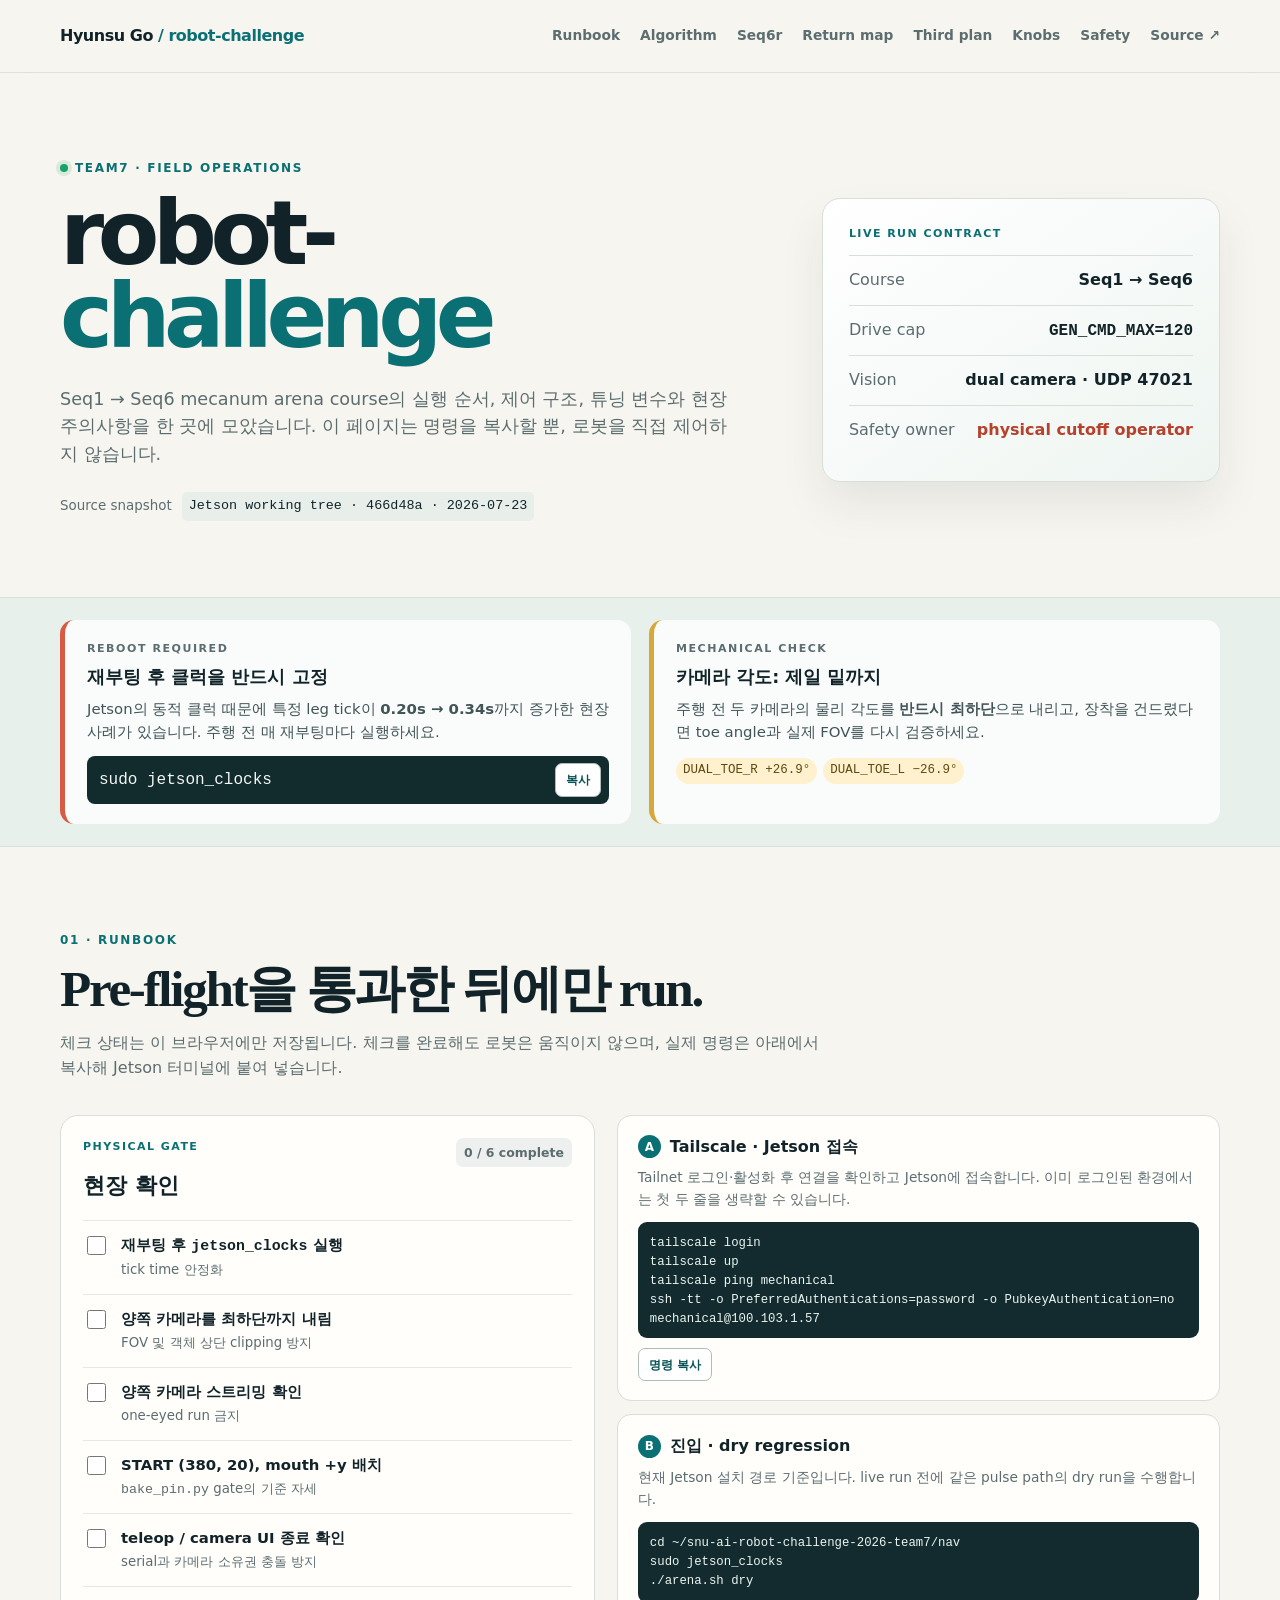
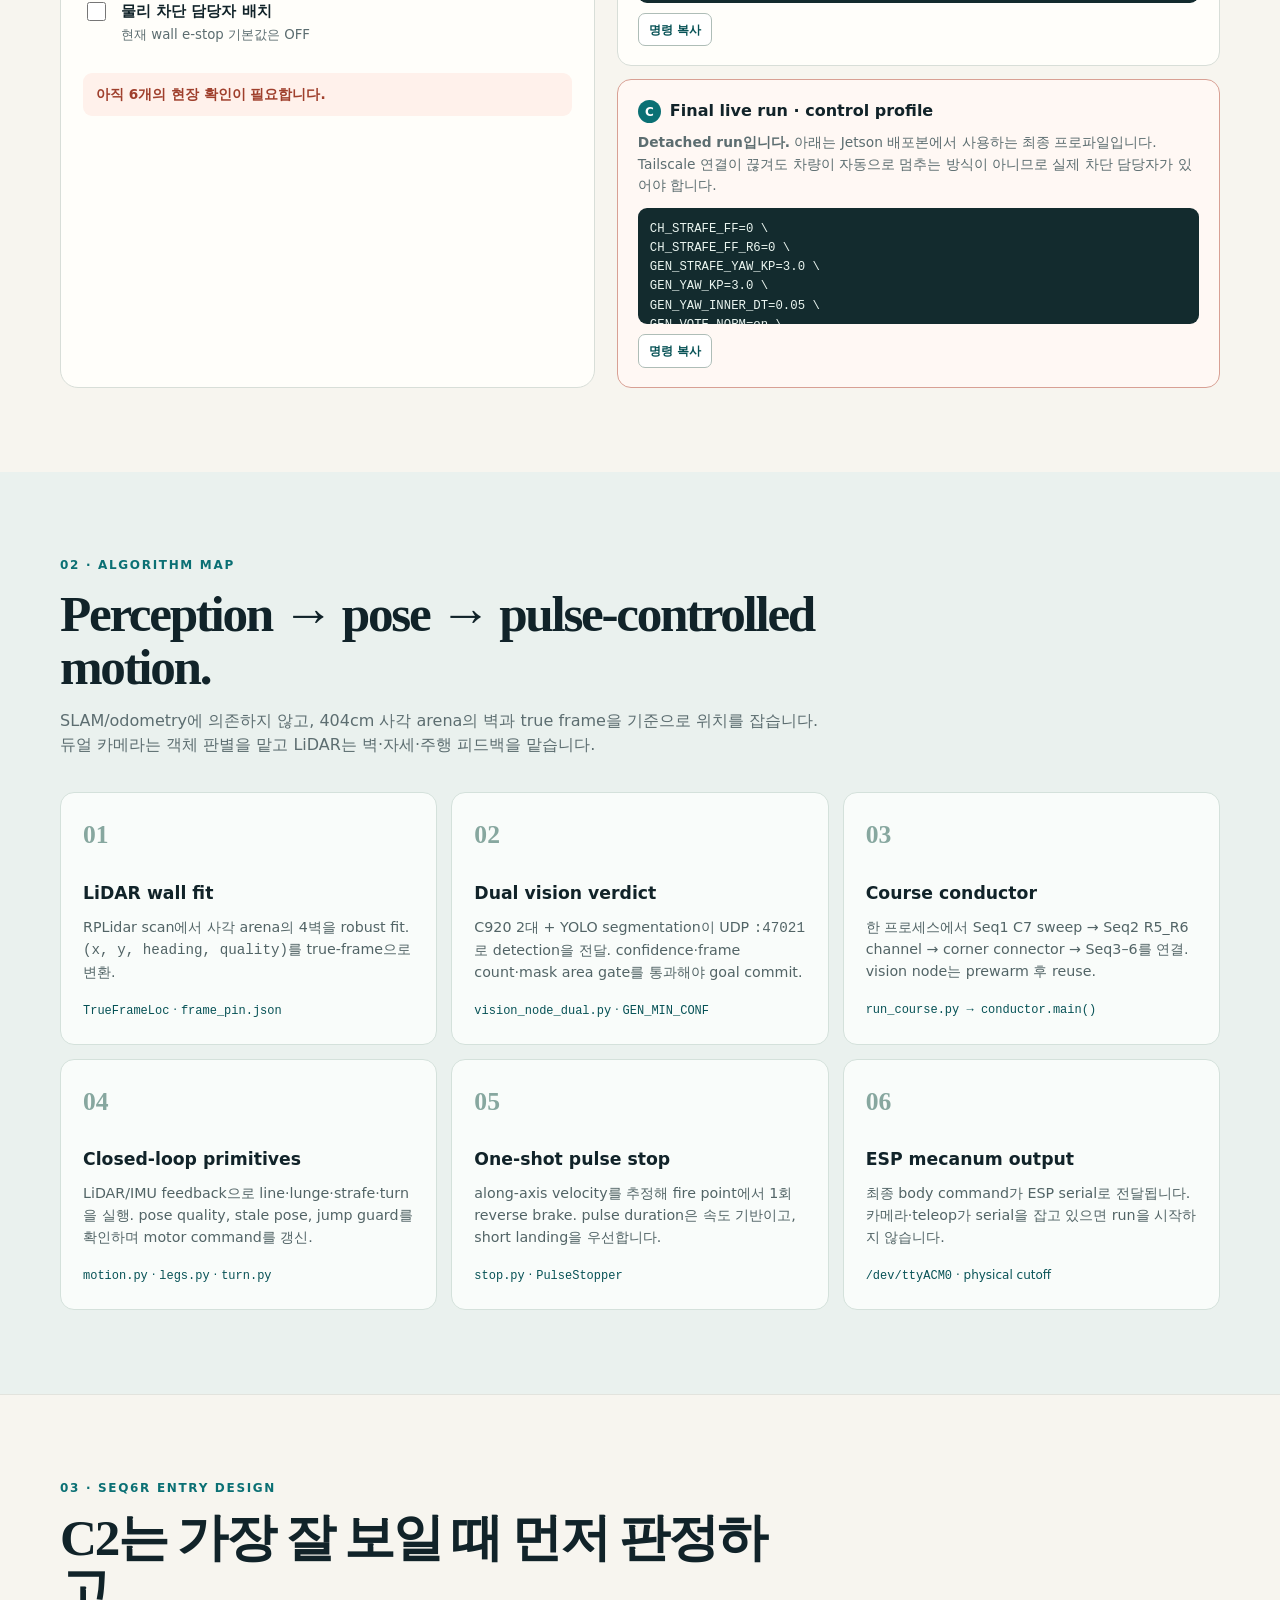
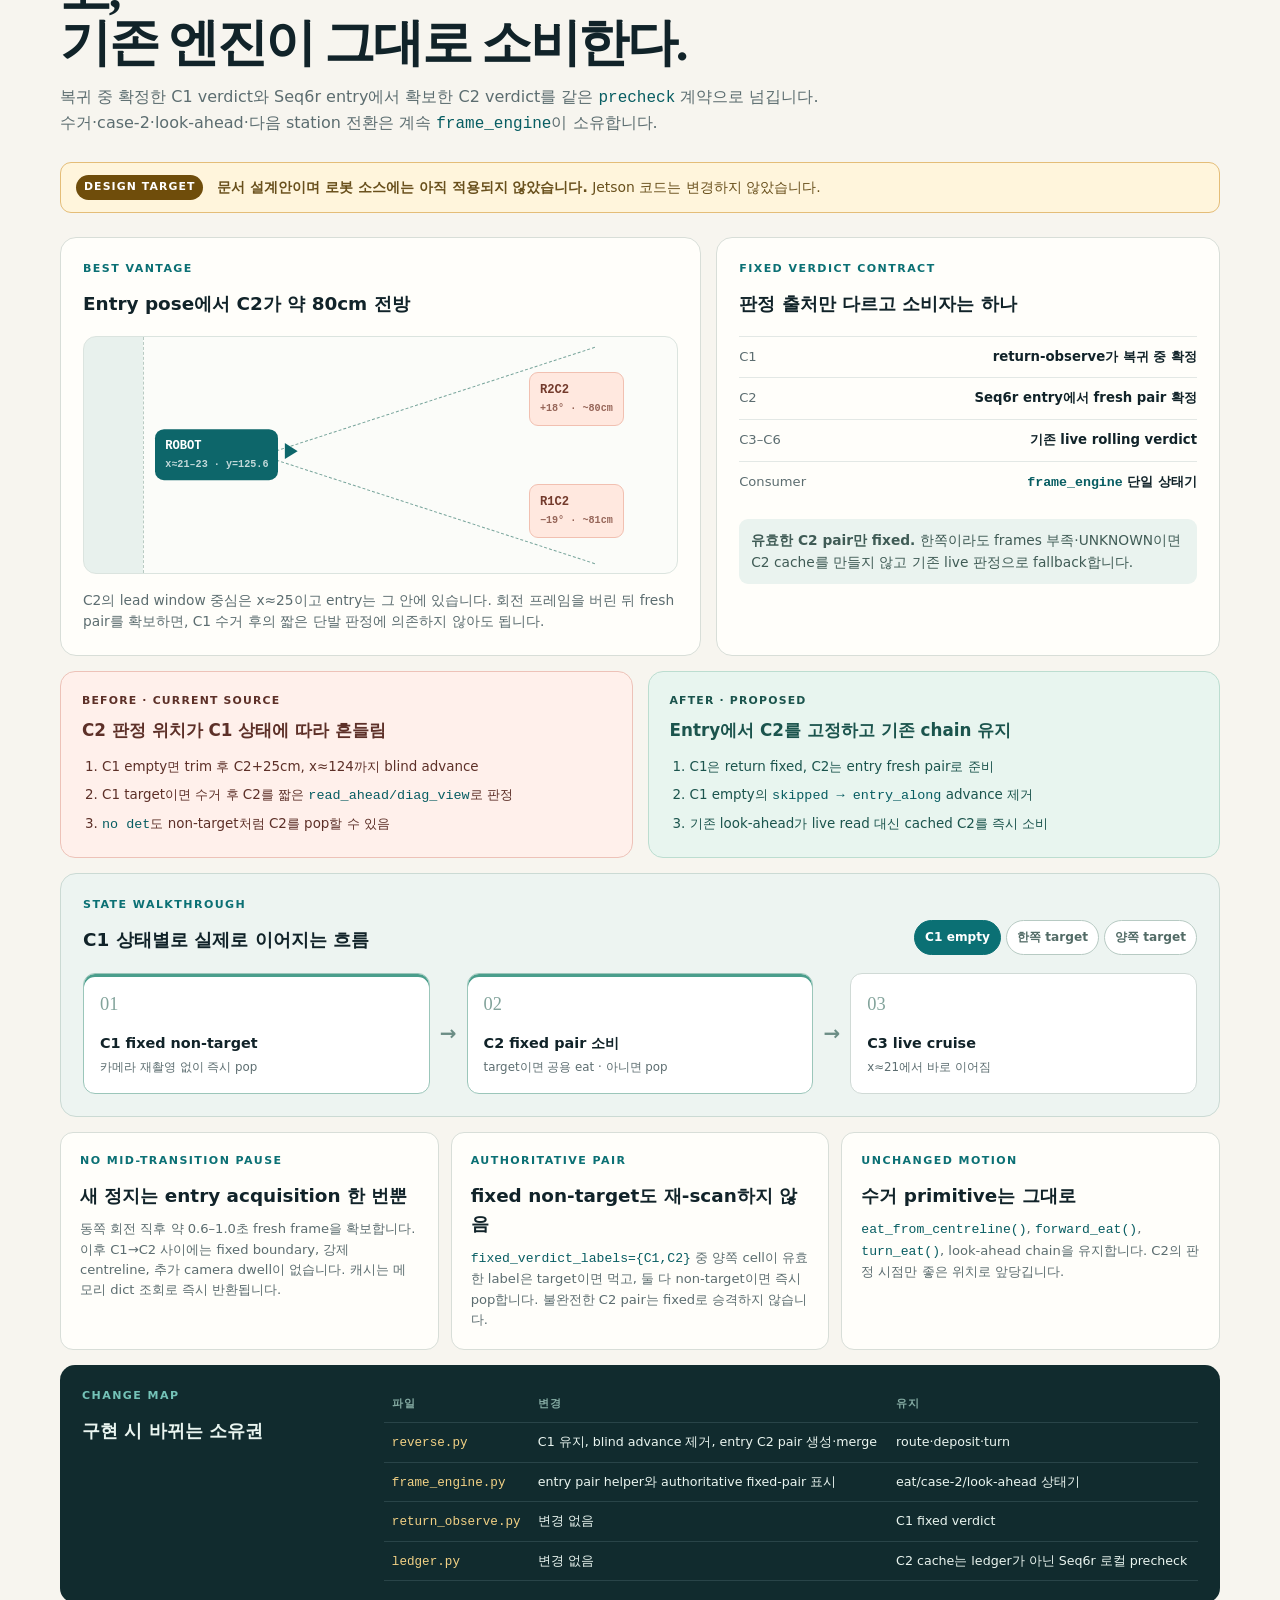
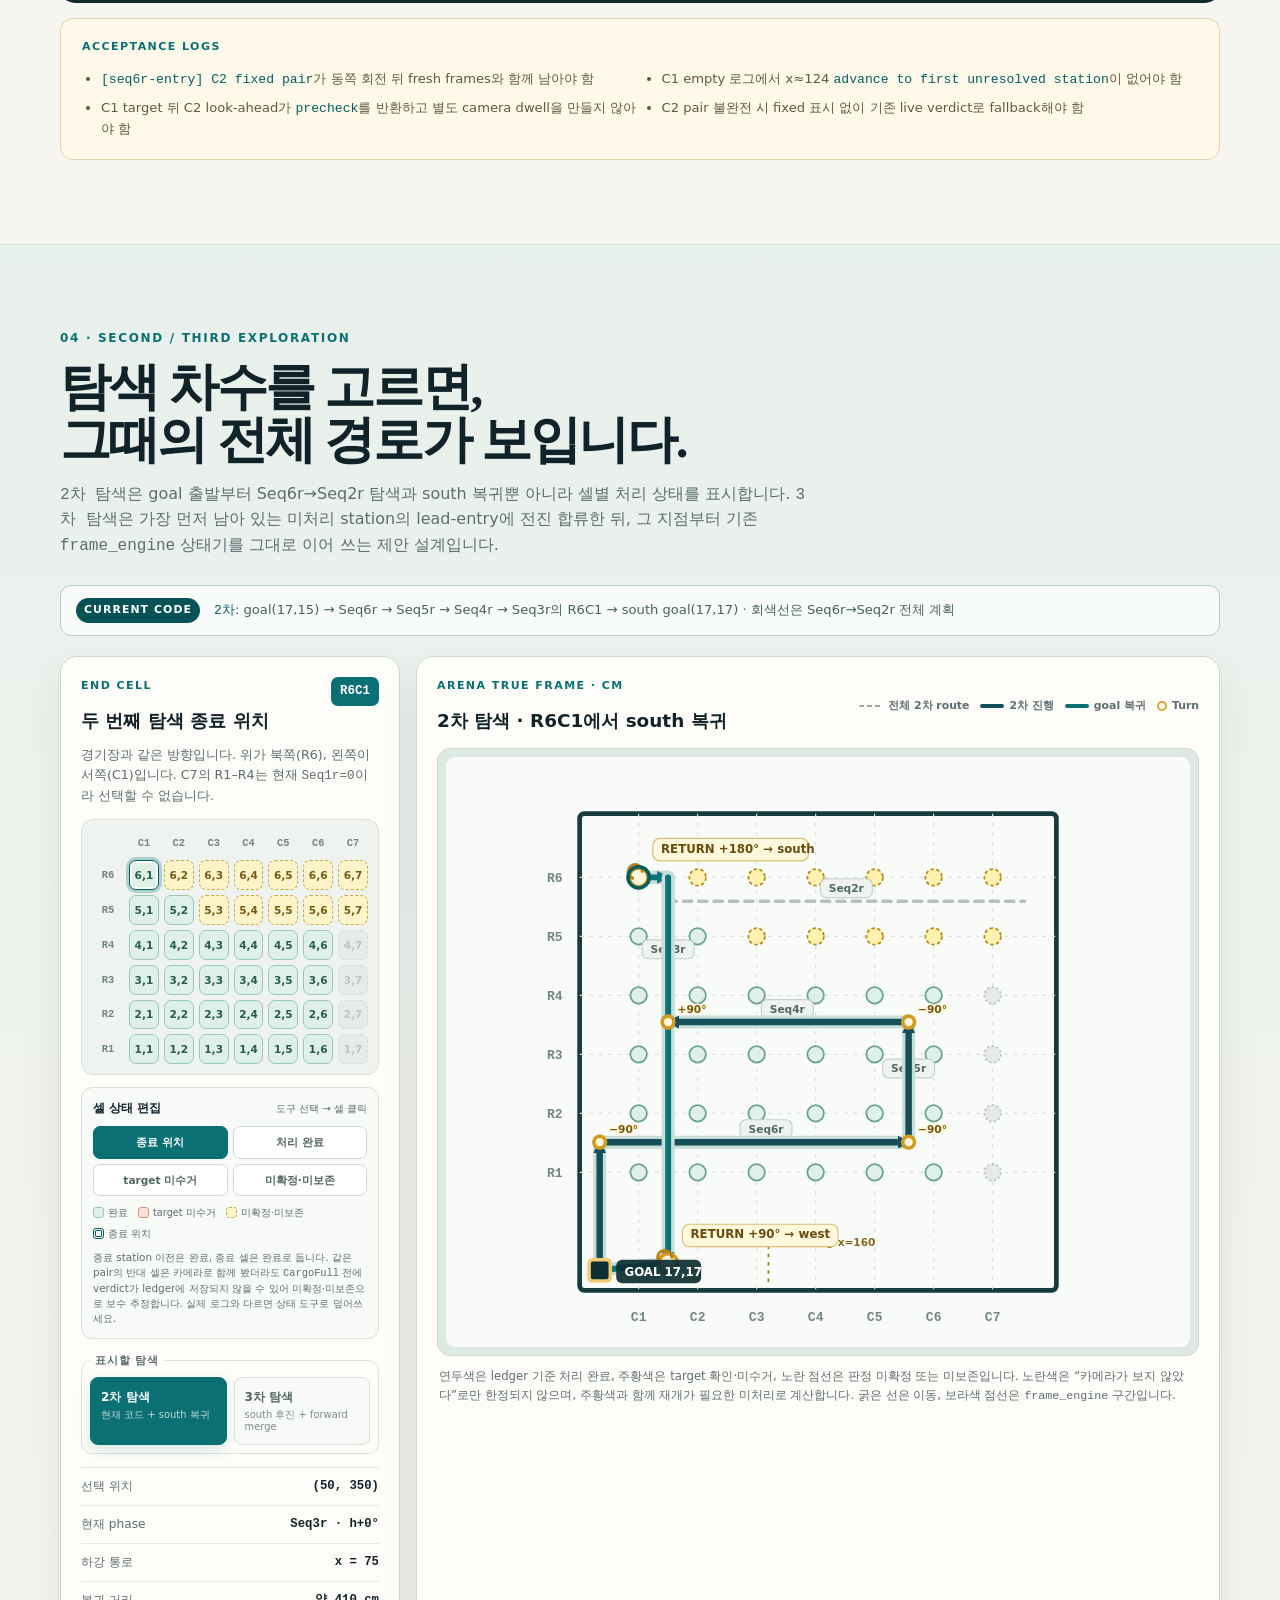
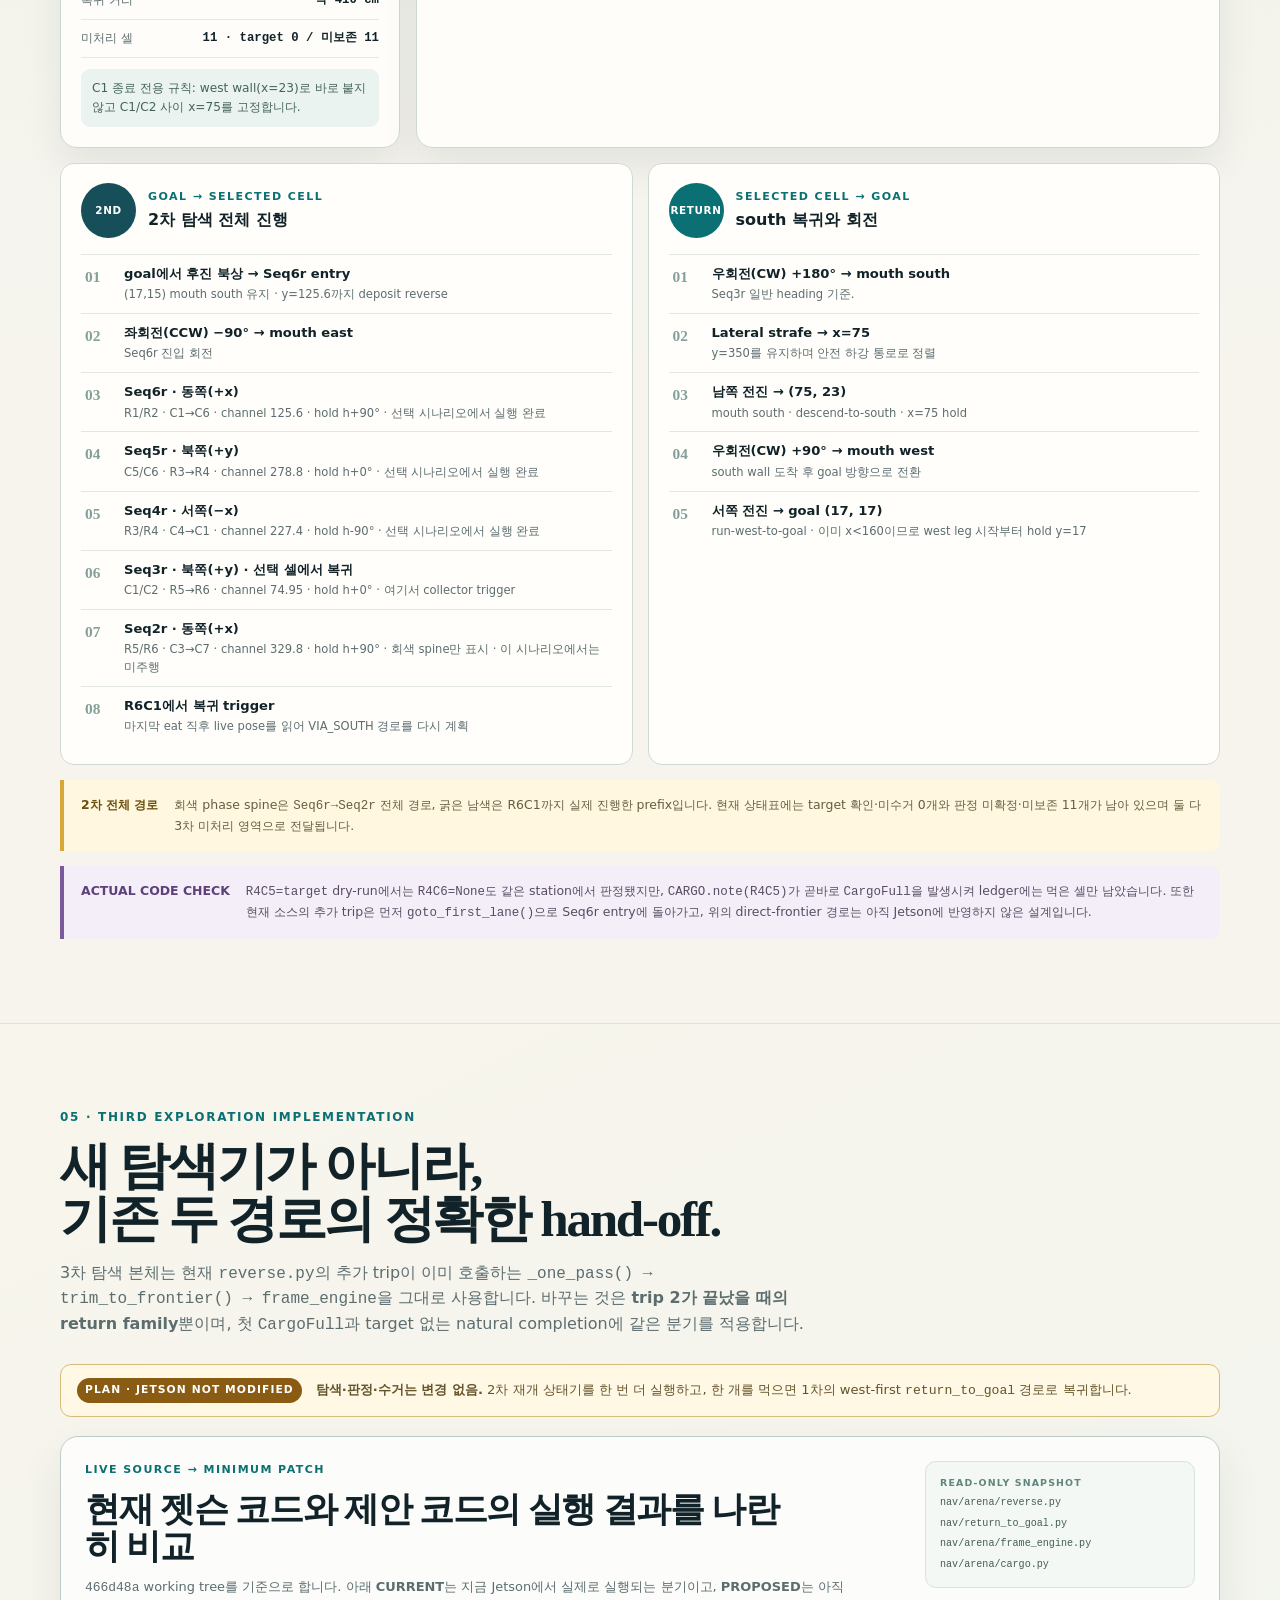
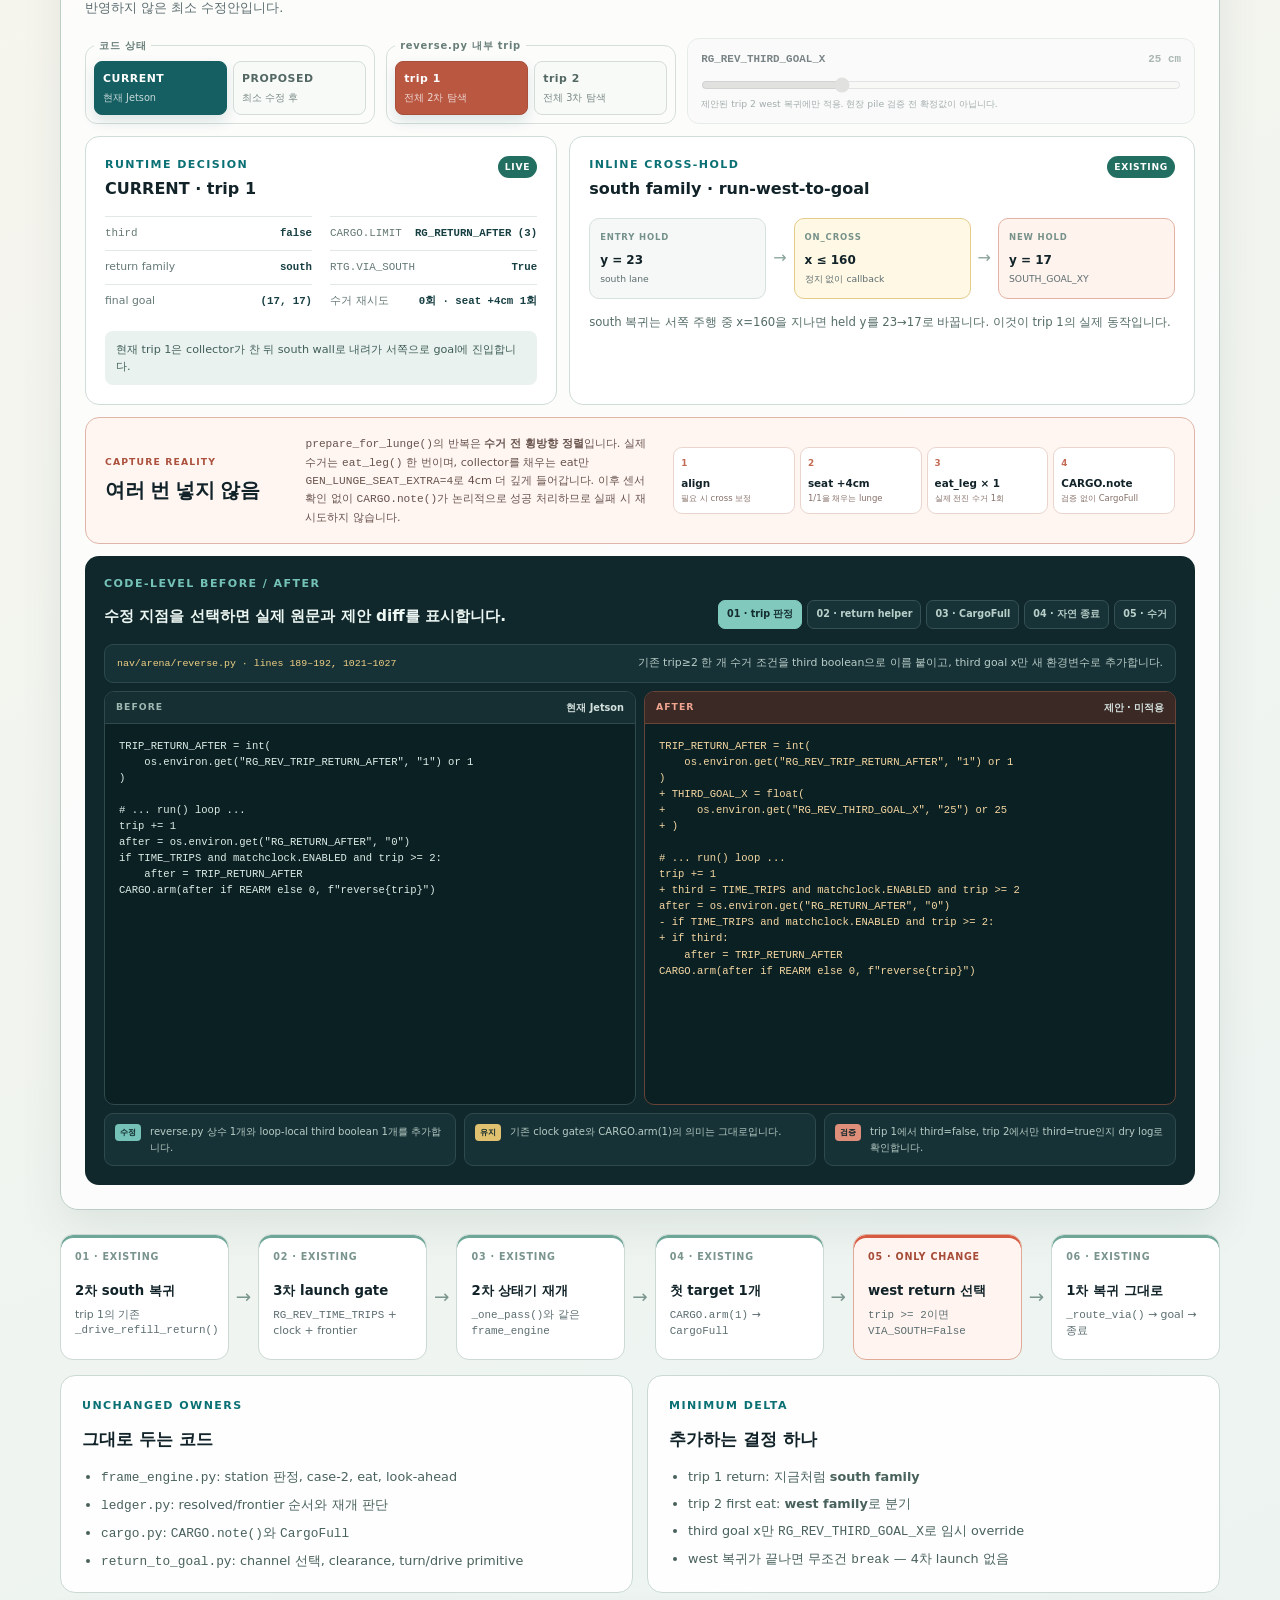
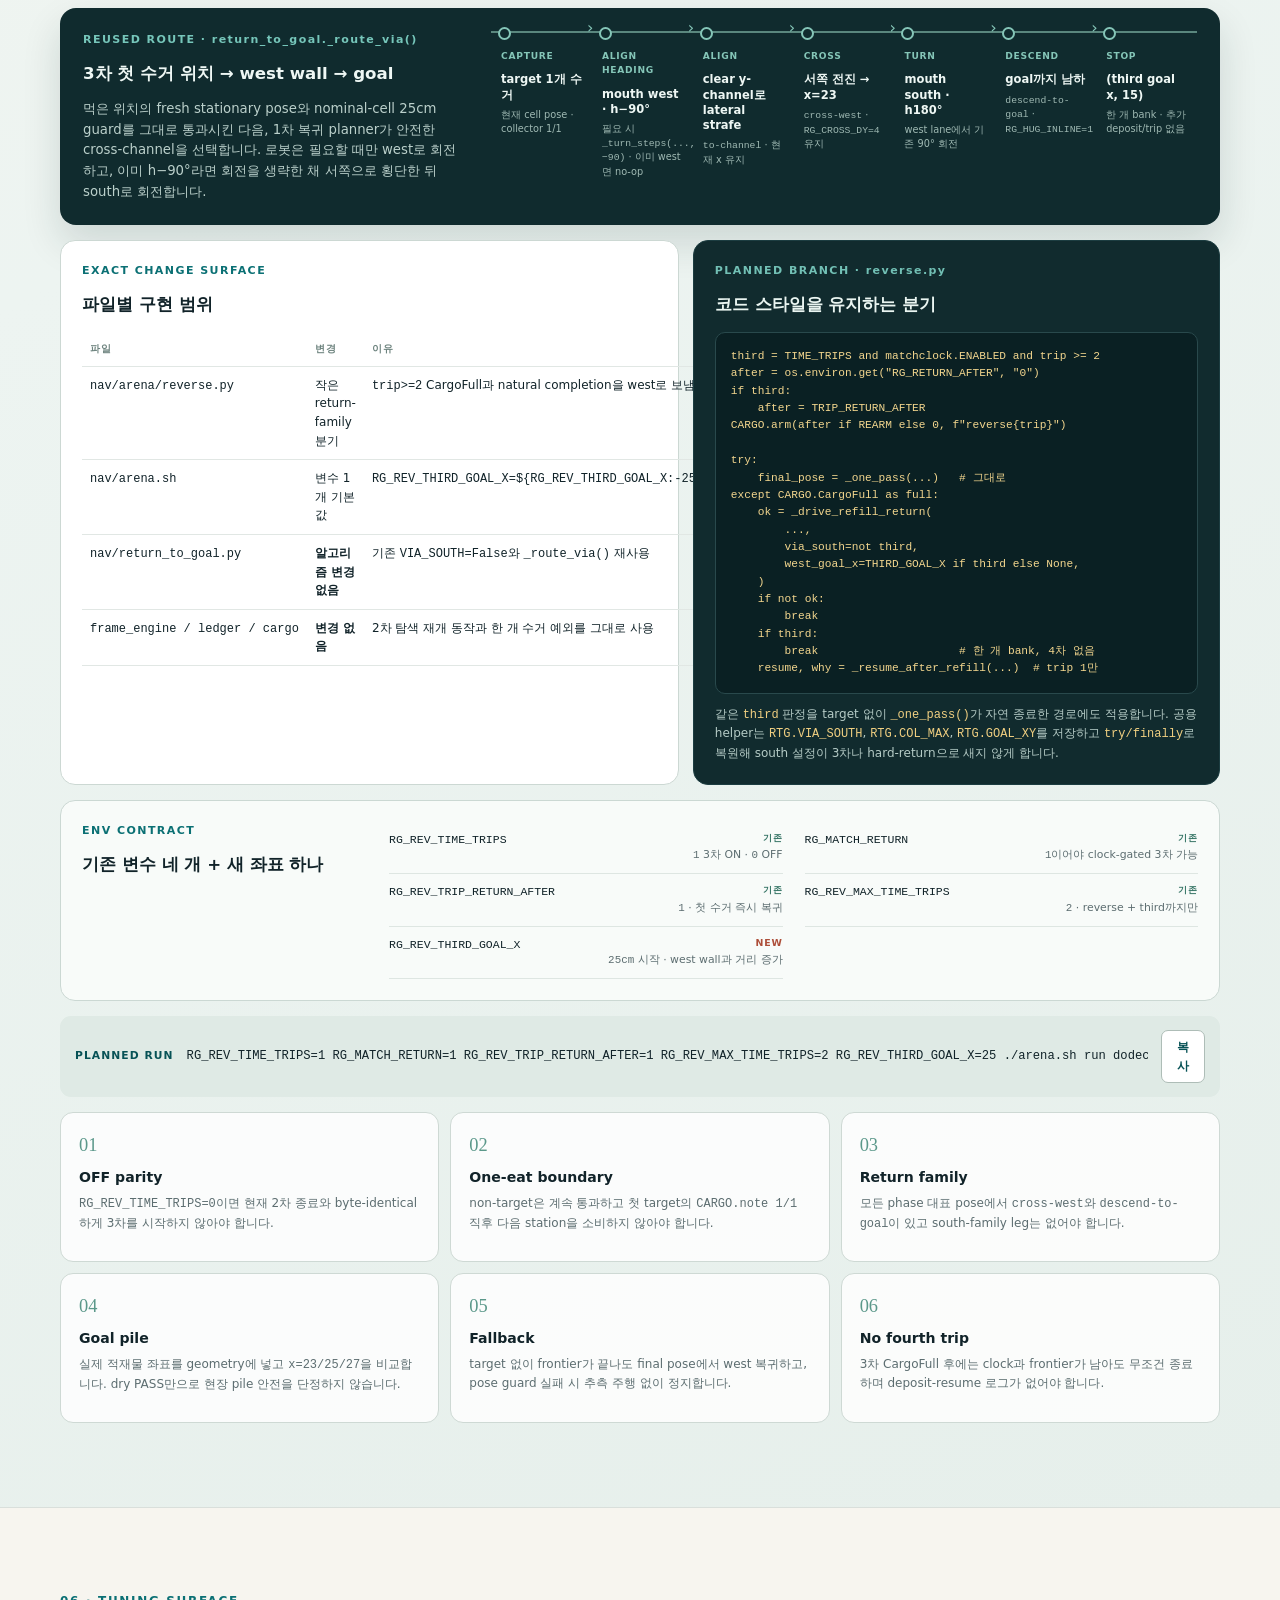
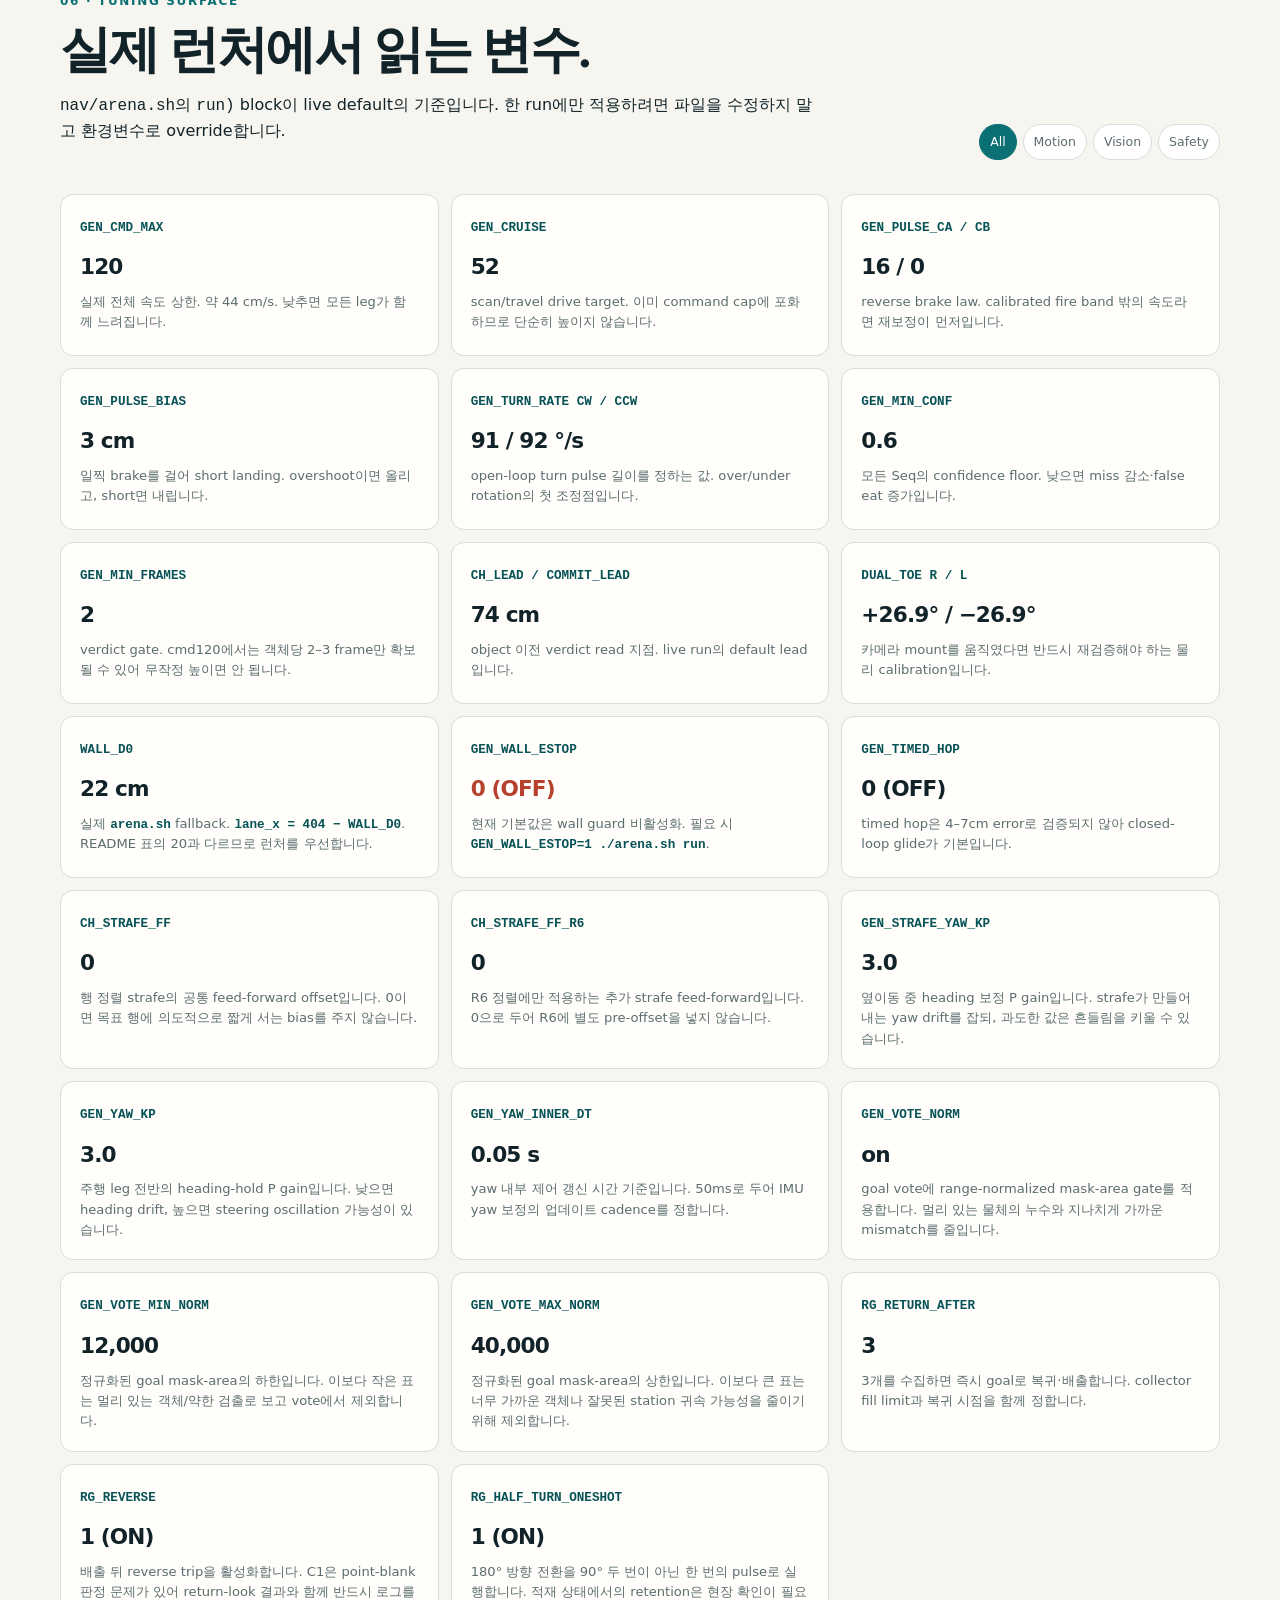
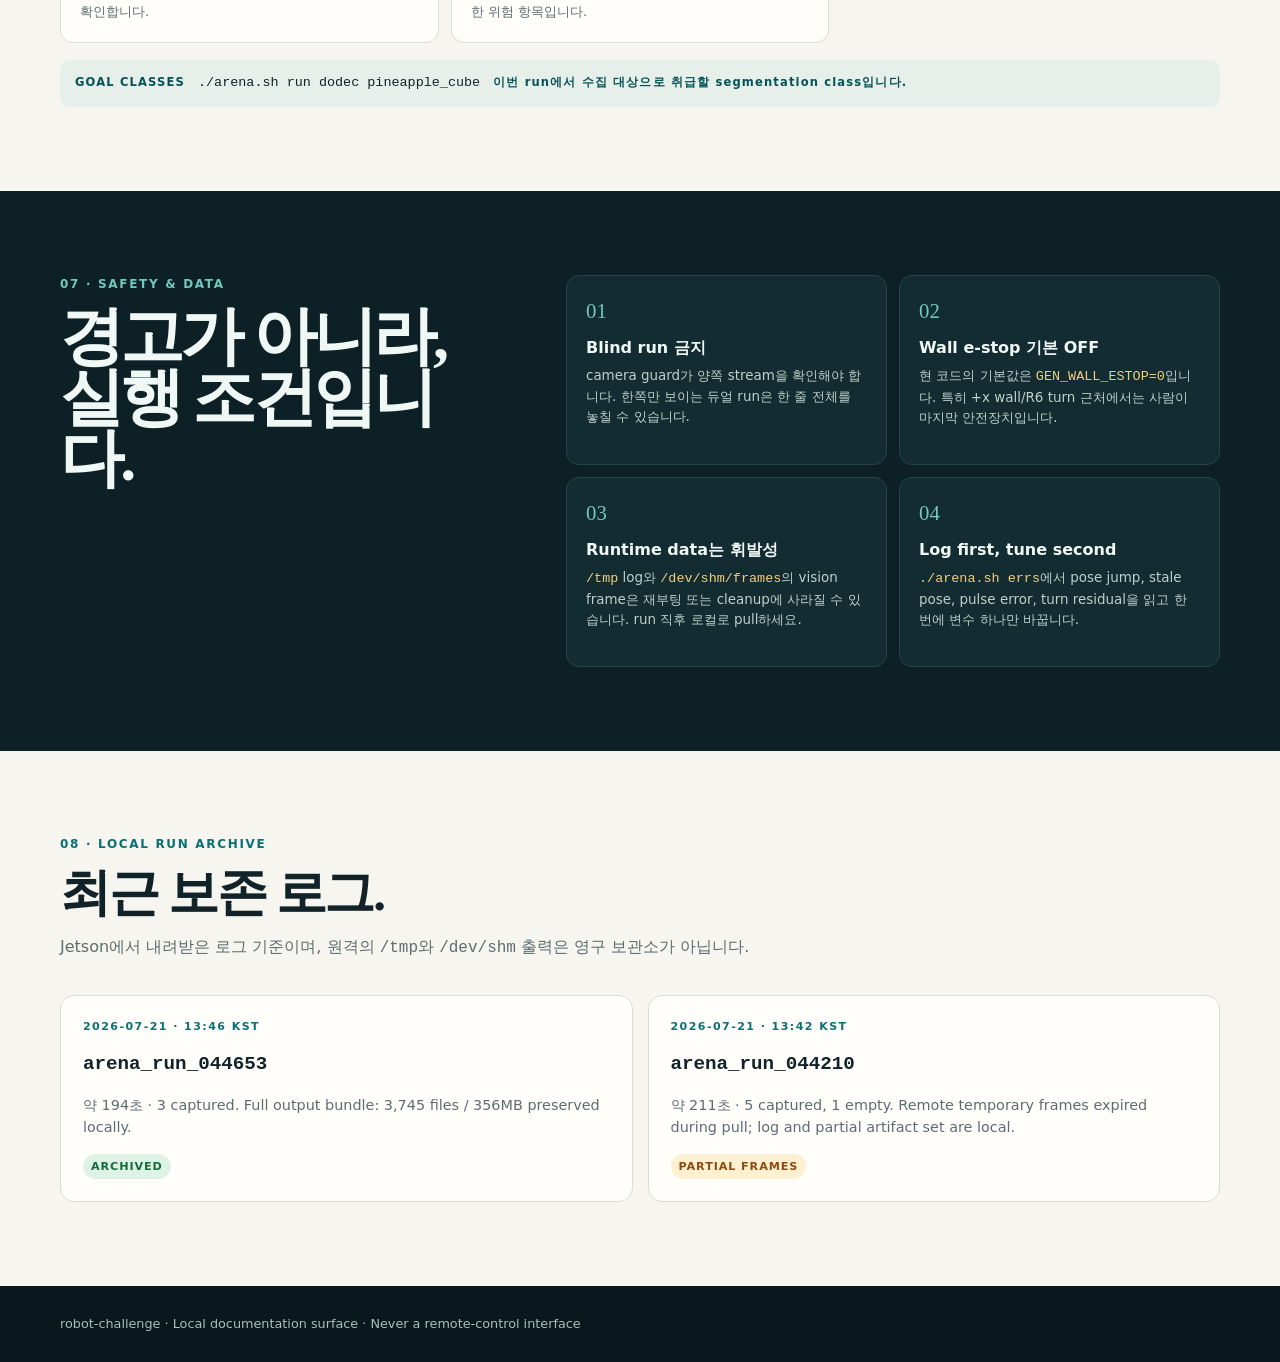
==== commit 7b35caf3: "Add code-level third return review" ====
--- a/robot-dashboard/index.html
+++ b/robot-dashboard/index.html
@@ -413,13 +413,136 @@
           <div class="section-heading">
             <p class="eyebrow">05 · THIRD EXPLORATION IMPLEMENTATION</p>
             <h2 id="third-plan-title">새 탐색기가 아니라,<br />기존 두 경로의 정확한 hand-off.</h2>
-            <p>3차 탐색 본체는 현재 <code>reverse.py</code>의 추가 trip이 이미 호출하는 <code>_one_pass() → trim_to_frontier() → frame_engine</code>을 그대로 사용합니다. 정상 종료 시 바꾸는 것은 <strong>trip 2의 첫 <code>CargoFull</code> 이후 return family</strong>뿐입니다.</p>
+            <p>3차 탐색 본체는 현재 <code>reverse.py</code>의 추가 trip이 이미 호출하는 <code>_one_pass() → trim_to_frontier() → frame_engine</code>을 그대로 사용합니다. 바꾸는 것은 <strong>trip 2가 끝났을 때의 return family</strong>뿐이며, 첫 <code>CargoFull</code>과 target 없는 natural completion에 같은 분기를 적용합니다.</p>
           </div>
 
           <div class="third-plan-status" role="note">
             <span>PLAN · JETSON NOT MODIFIED</span>
             <p><strong>탐색·판정·수거는 변경 없음.</strong> 2차 재개 상태기를 한 번 더 실행하고, 한 개를 먹으면 1차의 west-first <code>return_to_goal</code> 경로로 복귀합니다.</p>
           </div>
+
+          <section class="third-code-review" data-third-code-review aria-labelledby="third-code-review-title">
+            <div class="third-review-heading">
+              <div>
+                <p class="card-kicker">LIVE SOURCE → MINIMUM PATCH</p>
+                <h3 id="third-code-review-title">현재 젯슨 코드와 제안 코드의 실행 결과를 나란히 비교</h3>
+                <p><code>466d48a</code> working tree를 기준으로 합니다. 아래 <strong>CURRENT</strong>는 지금 Jetson에서 실제로 실행되는 분기이고, <strong>PROPOSED</strong>는 아직 반영하지 않은 최소 수정안입니다.</p>
+              </div>
+              <div class="third-review-source">
+                <span>READ-ONLY SNAPSHOT</span>
+                <code>nav/arena/reverse.py</code>
+                <code>nav/return_to_goal.py</code>
+                <code>nav/arena/frame_engine.py</code>
+                <code>nav/arena/cargo.py</code>
+              </div>
+            </div>
+
+            <div class="third-runtime-switches">
+              <fieldset>
+                <legend>코드 상태</legend>
+                <button class="is-active" type="button" data-third-implementation="current" aria-pressed="true"><span>CURRENT</span><small>현재 Jetson</small></button>
+                <button type="button" data-third-implementation="proposed" aria-pressed="false"><span>PROPOSED</span><small>최소 수정 후</small></button>
+              </fieldset>
+              <fieldset>
+                <legend>reverse.py 내부 trip</legend>
+                <button class="is-active" type="button" data-third-trip="1" aria-pressed="true"><span>trip 1</span><small>전체 2차 탐색</small></button>
+                <button type="button" data-third-trip="2" aria-pressed="false"><span>trip 2</span><small>전체 3차 탐색</small></button>
+              </fieldset>
+              <label class="third-goal-control" for="third-goal-x">
+                <span><code>RG_REV_THIRD_GOAL_X</code><output id="third-goal-x-output">25 cm</output></span>
+                <input id="third-goal-x" type="range" min="23" max="30" step="1" value="25" />
+                <small>제안된 trip 2 west 복귀에만 적용. 현장 pile 검증 전 확정값이 아닙니다.</small>
+              </label>
+            </div>
+
+            <div class="third-runtime-grid">
+              <article class="third-decision-card">
+                <div class="third-card-head">
+                  <div>
+                    <p class="card-kicker">RUNTIME DECISION</p>
+                    <h4 id="third-runtime-title">CURRENT · trip 1</h4>
+                  </div>
+                  <span id="third-runtime-badge" class="third-runtime-badge">LIVE</span>
+                </div>
+                <dl class="third-decision-list">
+                  <div><dt><code>third</code></dt><dd id="third-runtime-flag">false</dd></div>
+                  <div><dt><code>CARGO.LIMIT</code></dt><dd id="third-runtime-cargo">RG_RETURN_AFTER</dd></div>
+                  <div><dt>return family</dt><dd id="third-runtime-family">south</dd></div>
+                  <div><dt><code>RTG.VIA_SOUTH</code></dt><dd id="third-runtime-via">True</dd></div>
+                  <div><dt>final goal</dt><dd id="third-runtime-goal">(17, 17)</dd></div>
+                  <div><dt>수거 재시도</dt><dd id="third-runtime-retry">0회</dd></div>
+                </dl>
+                <p id="third-runtime-verdict" class="third-runtime-verdict">현재 trip 1은 collector가 찬 뒤 south wall로 내려가 서쪽으로 goal에 진입합니다.</p>
+              </article>
+
+              <article class="third-inline-card">
+                <div class="third-card-head">
+                  <div>
+                    <p class="card-kicker">INLINE CROSS-HOLD</p>
+                    <h4 id="third-inline-title">south family · run-west-to-goal</h4>
+                  </div>
+                  <span id="third-inline-status" class="third-inline-status">EXISTING</span>
+                </div>
+                <div class="third-inline-rail" aria-live="polite">
+                  <div class="third-inline-node"><span>ENTRY HOLD</span><strong id="third-inline-entry">y = 23</strong><small id="third-inline-entry-note">south lane</small></div>
+                  <i>→</i>
+                  <div class="third-inline-node third-inline-node--trigger"><span>ON_CROSS</span><strong id="third-inline-trigger">x ≤ 160</strong><small>정지 없이 callback</small></div>
+                  <i>→</i>
+                  <div class="third-inline-node third-inline-node--goal"><span>NEW HOLD</span><strong id="third-inline-new-hold">y = 17</strong><small id="third-inline-goal-note">SOUTH_GOAL_XY</small></div>
+                </div>
+                <p id="third-inline-explanation">south 복귀는 서쪽 주행 중 x=160을 지나면 held y를 23→17로 바꿉니다. 이것이 현재 trip 1과 trip 2 모두의 실제 동작입니다.</p>
+              </article>
+            </div>
+
+            <div class="third-capture-fact">
+              <div>
+                <span>CAPTURE REALITY</span>
+                <strong>여러 번 넣지 않음</strong>
+              </div>
+              <p><code>prepare_for_lunge()</code>의 반복은 <strong>수거 전 횡방향 정렬</strong>입니다. 실제 수거는 <code>eat_leg()</code> 한 번이며, collector를 채우는 eat만 <code>GEN_LUNGE_SEAT_EXTRA=4</code>로 4cm 더 깊게 들어갑니다. 이후 센서 확인 없이 <code>CARGO.note()</code>가 논리적으로 성공 처리하므로 실패 시 재시도하지 않습니다.</p>
+              <ol>
+                <li><span>1</span><strong>align</strong><small>필요 시 cross 보정</small></li>
+                <li><span>2</span><strong>seat +4cm</strong><small>1/1을 채우는 lunge</small></li>
+                <li><span>3</span><strong>eat_leg × 1</strong><small>실제 전진 수거 1회</small></li>
+                <li><span>4</span><strong>CARGO.note</strong><small>검증 없이 CargoFull</small></li>
+              </ol>
+            </div>
+
+            <div class="third-code-explorer">
+              <div class="third-code-explorer__head">
+                <div>
+                  <p class="card-kicker">CODE-LEVEL BEFORE / AFTER</p>
+                  <h4>수정 지점을 선택하면 실제 원문과 제안 diff를 표시합니다.</h4>
+                </div>
+                <div class="third-code-tabs" role="tablist" aria-label="3차 탐색 코드 변경 지점">
+                  <button class="is-active" type="button" role="tab" aria-selected="true" data-third-code-case="gate">01 · trip 판정</button>
+                  <button type="button" role="tab" aria-selected="false" data-third-code-case="helper">02 · return helper</button>
+                  <button type="button" role="tab" aria-selected="false" data-third-code-case="full">03 · CargoFull</button>
+                  <button type="button" role="tab" aria-selected="false" data-third-code-case="natural">04 · 자연 종료</button>
+                  <button type="button" role="tab" aria-selected="false" data-third-code-case="capture">05 · 수거</button>
+                </div>
+              </div>
+              <div class="third-code-context">
+                <code id="third-code-file">nav/arena/reverse.py · lines 189–192, 1021–1027</code>
+                <p id="third-code-summary">기존 trip≥2 한 개 수거 조건을 <code>third</code> boolean으로 이름 붙이고, third goal x만 새 환경변수로 추가합니다.</p>
+              </div>
+              <div class="third-code-diff">
+                <article>
+                  <header><span>BEFORE</span><strong>현재 Jetson</strong></header>
+                  <pre><code id="third-code-before"></code></pre>
+                </article>
+                <article class="third-code-diff__after">
+                  <header><span>AFTER</span><strong>제안 · 미적용</strong></header>
+                  <pre><code id="third-code-after"></code></pre>
+                </article>
+              </div>
+              <div class="third-change-boundary">
+                <div><span>수정</span><p id="third-code-change">reverse.py에 third 판정과 새 상수만 추가합니다.</p></div>
+                <div><span>유지</span><p id="third-code-keep">_one_pass(), frame_engine, ledger, 물체 판정은 바꾸지 않습니다.</p></div>
+                <div><span>검증</span><p id="third-code-test">trip 1 결과가 현재 코드와 동일한지 OFF parity를 검사합니다.</p></div>
+              </div>
+            </div>
+          </section>
 
           <div class="third-state-flow" aria-label="3차 탐색 상태 전이">
             <article class="third-flow-node is-existing"><span>01 · EXISTING</span><strong>2차 south 복귀</strong><small>trip 1의 기존 <code>_drive_refill_return()</code></small></article>
--- a/robot-dashboard/dashboard.css
+++ b/robot-dashboard/dashboard.css
@@ -33,6 +33,16 @@
 .return-instructions { display:grid; grid-template-columns:1fr 1fr; gap:15px; margin-top:15px; }.return-instructions article { padding:19px 20px; border:1px solid #cedbd5; border-radius:14px; background:var(--panel); }.instruction-head { display:flex; align-items:center; gap:12px; }.instruction-head h3 { margin:0; font-size:1rem; }.instruction-head .card-kicker { margin-bottom:3px; }.route-badge { display:grid; place-items:center; flex:0 0 55px; height:55px; border-radius:50%; color:#fff; font-size:.65rem; font-weight:850; letter-spacing:.06em; text-align:center; }.route-badge--second { background:#164f5a; }.route-badge--return { background:var(--teal); }.route-badge--third { background:var(--coral); }.route-badge--resume { background:#7b5a9b; }.route-step-list { display:grid; gap:0; margin:16px 0 0; padding:0; list-style:none; counter-reset:route-step; }.route-step-list li { position:relative; min-height:54px; padding:9px 8px 9px 43px; border-top:1px solid #e2e7e4; counter-increment:route-step; }.route-step-list li::before { content:counter(route-step,decimal-leading-zero); position:absolute; left:4px; top:10px; color:#84a09a; font-family:Georgia,serif; font-size:.96rem; font-weight:bold; }.route-step-list strong { display:block; font-size:.82rem; }.route-step-list small { display:block; margin-top:2px; color:var(--muted); font-size:.72rem; }.route-step-list code { color:#075d62; }.return-mechanism-note { display:flex; gap:16px; align-items:flex-start; margin-top:15px; padding:15px 17px; border-left:4px solid var(--gold); border-radius:0 11px 11px 0; background:#fff7df; }.return-mechanism-note strong { flex:0 0 auto; color:#6b500e; font-size:.78rem; }.return-mechanism-note p { margin:0; color:#675d42; font-size:.78rem; }
 .return-mechanism-note--audit { border-left-color:#7b5a9b; background:#f3eef8; }.return-mechanism-note--audit strong { color:#5e417a; }.return-mechanism-note--audit p { color:#594c63; }
 .third-plan-section { overflow:hidden; border-bottom:1px solid #d9dfdb; background:linear-gradient(155deg,#f8f5ec 0,#edf4f1 58%,#e6efeb 100%); }.third-plan-status { display:flex; align-items:center; gap:14px; margin:-8px 0 19px; padding:13px 16px; border:1px solid #d6bb7b; border-radius:11px; background:#fff8e5; }.third-plan-status span { flex:0 0 auto; padding:4px 8px; border-radius:999px; color:#fff; background:#8a5b12; font-size:.67rem; font-weight:850; letter-spacing:.1em; }.third-plan-status p { margin:0; color:#655329; font-size:.82rem; }
+.third-code-review { margin:0 0 24px; padding:24px; border:1px solid #bccdc7; border-radius:18px; background:rgba(255,255,255,.76); box-shadow:0 18px 44px rgba(18,48,50,.08); }
+.third-review-heading { display:flex; align-items:flex-start; justify-content:space-between; gap:28px; }.third-review-heading h3 { max-width:720px; margin:0; font-family:Georgia,serif; font-size:clamp(1.45rem,2.7vw,2.25rem); line-height:1.07; letter-spacing:-.035em; }.third-review-heading > div:first-child > p:last-child { max-width:760px; margin:12px 0 0; color:var(--muted); font-size:.81rem; }.third-review-source { display:flex; flex:0 0 270px; flex-direction:column; gap:5px; padding:14px; border:1px solid #d9e3df; border-radius:11px; background:#f4f8f5; }.third-review-source span { color:#60857c; font-size:.59rem; font-weight:900; letter-spacing:.12em; }.third-review-source code { overflow:hidden; color:#445c57; font-size:.63rem; text-overflow:ellipsis; white-space:nowrap; }
+.third-runtime-switches { display:grid; grid-template-columns:.8fr .8fr 1.4fr; gap:11px; margin-top:20px; }.third-runtime-switches fieldset { display:grid; grid-template-columns:1fr 1fr; gap:6px; min-width:0; margin:0; padding:8px; border:1px solid #d4dfda; border-radius:12px; }.third-runtime-switches legend { padding:0 5px; color:#687e79; font-size:.62rem; font-weight:850; letter-spacing:.08em; }.third-runtime-switches button { min-width:0; padding:9px 8px; cursor:pointer; border:1px solid #d4ddda; border-radius:8px; color:#536763; background:#f8faf8; text-align:left; }.third-runtime-switches button span,.third-runtime-switches button small { display:block; }.third-runtime-switches button span { font-size:.68rem; font-weight:900; letter-spacing:.05em; }.third-runtime-switches button small { margin-top:2px; color:inherit; opacity:.76; font-size:.61rem; }.third-runtime-switches button.is-active { color:#fff; border-color:#155f62; background:#155f62; box-shadow:0 6px 14px rgba(11,88,91,.14); }.third-runtime-switches fieldset:nth-child(2) button.is-active { border-color:#a94e3a; background:#b95741; }
+.third-goal-control { display:flex; min-width:0; flex-direction:column; justify-content:center; padding:8px 13px; border:1px solid #d4dfda; border-radius:12px; background:#f8faf8; }.third-goal-control > span { display:flex; justify-content:space-between; gap:12px; font-size:.68rem; font-weight:850; }.third-goal-control output { color:#ad4e39; font-family:"SFMono-Regular",Consolas,monospace; }.third-goal-control input { width:100%; margin:9px 0 5px; accent-color:var(--coral); }.third-goal-control small { color:var(--muted); font-size:.58rem; line-height:1.3; }
+.third-goal-control.is-disabled { opacity:.55; }.third-goal-control.is-disabled output { color:#687e79; }
+.third-runtime-grid { display:grid; grid-template-columns:.86fr 1.14fr; gap:12px; margin-top:12px; }.third-decision-card,.third-inline-card { min-width:0; padding:19px; border:1px solid #cfdcd7; border-radius:14px; background:#fff; }.third-card-head { display:flex; align-items:flex-start; justify-content:space-between; gap:12px; }.third-card-head h4 { margin:0; font-size:1rem; }.third-card-head .card-kicker { margin-bottom:4px; }.third-runtime-badge,.third-inline-status { padding:4px 7px; border-radius:999px; color:#fff; background:#226f62; font-size:.57rem; font-weight:900; letter-spacing:.08em; }.third-runtime-badge.is-proposed,.third-inline-status.is-proposed { background:#bd573f; }.third-decision-list { display:grid; grid-template-columns:1fr 1fr; gap:0 18px; margin:14px 0 0; }.third-decision-list div { display:flex; align-items:center; justify-content:space-between; gap:9px; padding:8px 0; border-top:1px solid #e2e8e5; }.third-decision-list dt { color:#657975; font-size:.68rem; }.third-decision-list dd { margin:0; color:#173f42; font-family:"SFMono-Regular",Consolas,monospace; font-size:.67rem; font-weight:850; text-align:right; }.third-runtime-verdict { margin:13px 0 0; padding:10px 11px; border-radius:8px; color:#405e58; background:#e9f2ee; font-size:.7rem; }.third-runtime-verdict.is-proposed { color:#764436; background:#fff0ea; }
+.third-inline-rail { display:grid; grid-template-columns:1fr auto 1fr auto 1fr; align-items:stretch; gap:7px; margin-top:16px; }.third-inline-rail > i { align-self:center; color:#8aa29b; font-style:normal; }.third-inline-node { min-width:0; padding:12px 10px; border:1px solid #d7e1dd; border-radius:10px; background:#f5f8f6; }.third-inline-node span,.third-inline-node strong,.third-inline-node small { display:block; }.third-inline-node span { color:#76918a; font-size:.53rem; font-weight:900; letter-spacing:.1em; }.third-inline-node strong { margin-top:7px; font-size:.75rem; }.third-inline-node small { margin-top:2px; color:var(--muted); font-size:.58rem; }.third-inline-node--trigger { border-color:#e3cb8c; background:#fff8e4; }.third-inline-node--goal { border-color:#e3b2a4; background:#fff3ee; }.third-inline-card > p:last-child { margin:14px 0 0; color:#556d67; font-size:.73rem; }
+.third-capture-fact { display:grid; grid-template-columns:.6fr 1.15fr 1.65fr; gap:18px; align-items:center; margin-top:12px; padding:17px 19px; border:1px solid #dfb5a9; border-radius:14px; background:#fff6f2; }.third-capture-fact > div span,.third-capture-fact > div strong { display:block; }.third-capture-fact > div span { color:#ac513d; font-size:.58rem; font-weight:900; letter-spacing:.12em; }.third-capture-fact > div strong { margin-top:5px; font-family:Georgia,serif; font-size:1.25rem; }.third-capture-fact > p { margin:0; color:#68534d; font-size:.7rem; }.third-capture-fact ol { display:grid; grid-template-columns:repeat(4,1fr); gap:5px; margin:0; padding:0; list-style:none; }.third-capture-fact li { min-width:0; padding:9px 7px; border:1px solid #ead5ce; border-radius:9px; background:#fff; }.third-capture-fact li span,.third-capture-fact li strong,.third-capture-fact li small { display:block; }.third-capture-fact li span { color:#c36a53; font-size:.55rem; font-weight:900; }.third-capture-fact li strong { margin-top:4px; font-size:.65rem; }.third-capture-fact li small { margin-top:2px; color:#856f68; font-size:.53rem; line-height:1.25; }
+.third-code-explorer { margin-top:12px; padding:19px; border-radius:14px; color:#edf7f3; background:#10282b; }.third-code-explorer__head { display:flex; align-items:flex-end; justify-content:space-between; gap:20px; }.third-code-explorer__head .card-kicker { color:#75c3b8; }.third-code-explorer__head h4 { margin:0; font-size:.96rem; }.third-code-tabs { display:flex; justify-content:flex-end; gap:5px; flex-wrap:wrap; }.third-code-tabs button { padding:6px 8px; cursor:pointer; border:1px solid #355155; border-radius:7px; color:#b9d0ca; background:#183337; font-size:.6rem; font-weight:800; }.third-code-tabs button.is-active { color:#132c2f; border-color:#81c9bd; background:#81c9bd; }.third-code-context { display:flex; align-items:center; justify-content:space-between; gap:20px; margin-top:15px; padding:10px 12px; border:1px solid #2d494c; border-radius:9px; background:#173237; }.third-code-context > code { flex:0 0 auto; color:#f0d084; font-size:.62rem; }.third-code-context > p { margin:0; color:#b8ccc7; font-size:.68rem; text-align:right; }
+.third-code-diff { display:grid; grid-template-columns:1fr 1fr; gap:8px; margin-top:8px; }.third-code-diff article { min-width:0; overflow:hidden; border:1px solid #30494c; border-radius:10px; background:#0b2023; }.third-code-diff article header { display:flex; justify-content:space-between; gap:10px; padding:8px 11px; border-bottom:1px solid #30494c; background:#162f33; }.third-code-diff article header span { color:#9fb8b2; font-size:.58rem; font-weight:900; letter-spacing:.11em; }.third-code-diff article header strong { color:#d4e1de; font-size:.61rem; }.third-code-diff__after { border-color:#684337!important; }.third-code-diff__after header { border-bottom-color:#684337!important; background:#3b2926!important; }.third-code-diff__after header span { color:#f0a48f!important; }.third-code-diff pre { height:380px; margin:0; padding:14px; overflow:auto; color:#dcece7; background:transparent; font-size:.66rem; line-height:1.52; white-space:pre; }.third-code-diff__after pre { color:#f5d7a2; }.third-change-boundary { display:grid; grid-template-columns:repeat(3,1fr); gap:8px; margin-top:8px; }.third-change-boundary div { display:grid; grid-template-columns:auto 1fr; gap:9px; align-items:start; padding:10px; border:1px solid #2f494d; border-radius:9px; background:#173236; }.third-change-boundary span { padding:2px 5px; border-radius:4px; color:#10282b; background:#75c3b8; font-size:.53rem; font-weight:900; }.third-change-boundary div:nth-child(2) span { background:#e0c16f; }.third-change-boundary div:nth-child(3) span { background:#df8e79; }.third-change-boundary p { margin:0; color:#b6cbc5; font-size:.63rem; }
 .third-state-flow { display:grid; grid-template-columns:repeat(5,minmax(0,1fr) auto) minmax(0,1fr); align-items:stretch; gap:7px; }.third-state-flow > i { align-self:center; color:#7b968f; font-style:normal; font-size:1.15rem; }.third-flow-node { min-width:0; min-height:126px; padding:15px 14px; border:1px solid #ccd9d4; border-radius:13px; background:#fff; }.third-flow-node span,.third-flow-node strong,.third-flow-node small { display:block; }.third-flow-node span { margin-bottom:16px; color:#79938d; font-size:.6rem; font-weight:850; letter-spacing:.08em; }.third-flow-node strong { font-size:.83rem; }.third-flow-node small { margin-top:5px; color:var(--muted); font-size:.68rem; line-height:1.4; }.third-flow-node.is-existing { box-shadow:inset 0 3px 0 #6ea697; }.third-flow-node.is-change { border-color:#dfaa98; background:#fff4ef; box-shadow:inset 0 3px 0 var(--coral); }.third-flow-node.is-change span { color:#a64c38; }
 .third-reuse-grid { display:grid; grid-template-columns:1fr 1fr; gap:14px; margin-top:15px; }.third-reuse-grid article { padding:21px; border:1px solid #cbd9d3; border-radius:15px; background:rgba(255,255,255,.88); }.third-reuse-grid h3,.third-west-card h3,.third-file-plan h3,.third-pseudodiff h3,.third-knob-contract h3 { margin:0; font-size:1.04rem; }.third-reuse-grid ul { margin:14px 0 0; padding-left:19px; color:#49615c; font-size:.8rem; }.third-reuse-grid li + li { margin-top:7px; }
 .third-west-card { display:grid; grid-template-columns:.7fr 1.3fr; gap:28px; align-items:start; margin-top:15px; padding:23px; border-radius:16px; color:#eef7f4; background:#102b2e; box-shadow:0 18px 38px rgba(13,41,44,.14); }.third-west-card .card-kicker { color:#76c6ba; }.third-west-card > div > p:last-child { margin:12px 0 0; color:#bbd0cb; font-size:.83rem; }.west-route-rail { display:grid; grid-template-columns:repeat(7,minmax(0,1fr)); gap:0; margin:0; padding:0; list-style:none; }.west-route-rail li { position:relative; min-width:0; padding:16px 10px 12px; border-top:2px solid #5a877e; }.west-route-rail li::before { content:""; position:absolute; left:7px; top:-6px; width:9px; height:9px; border:2px solid #85c6b8; border-radius:50%; background:#102b2e; }.west-route-rail li + li::after { content:"›"; position:absolute; left:-5px; top:-17px; color:#85c6b8; font-size:1rem; }.west-route-rail span,.west-route-rail strong,.west-route-rail small { display:block; }.west-route-rail span { color:#85c6b8; font-size:.57rem; font-weight:850; letter-spacing:.08em; }.west-route-rail strong { margin-top:9px; font-size:.72rem; line-height:1.32; }.west-route-rail small { margin-top:5px; color:#9fb9b3; font-size:.61rem; line-height:1.4; }
@@ -44,5 +54,5 @@
 .section--dark { color:#eff8f5; background:var(--dark); }.eyebrow--light { color:#71c8bd; }.safety-layout { display:grid; grid-template-columns:.8fr 1.2fr; gap:70px; }.safety-layout h2 { margin:0; font-family:Georgia,serif; font-size:clamp(2.3rem,5vw,4.5rem); line-height:.95; letter-spacing:-.06em; }.safety-cards { display:grid; grid-template-columns:1fr 1fr; gap:12px; }.safety-cards article { min-height:190px; padding:19px; border:1px solid #294248; border-radius:13px; background:#132c31; }.safety-cards span { color:#71c8bd; font-family:Georgia,serif; font-size:1.3rem; }.safety-cards h3 { margin:9px 0 5px; font-size:1rem; }.safety-cards p { margin:0; color:#bed0cc; font-size:.84rem; }.safety-cards code { color:#f2ce7f; }
 .history-grid { display:grid; grid-template-columns:1fr 1fr; gap:15px; }.history-grid article { padding:22px; border:1px solid var(--line); border-radius:14px; background:var(--panel); }.history-grid h3 { margin:0; font-size:1.2rem; }.history-grid p:not(.card-kicker) { color:var(--muted); font-size:.9rem; }.status { display:inline-block; padding:4px 8px; border-radius:999px; font-size:.7rem; font-weight:850; letter-spacing:.08em; }.status--ok { color:#176a3c; background:#def2e6; }.status--warn { color:#8a4c12; background:#fff0d1; }
 footer { padding:28px 0; background:#09181c; color:#a9c0bb; font-size:.8rem; }.toast { position:fixed; right:20px; bottom:20px; transform:translateY(20px); padding:10px 14px; border-radius:9px; background:#122b2e; color:#fff; font-size:.85rem; opacity:0; transition:.18s ease; pointer-events:none; }.toast.is-visible { transform:translateY(0); opacity:1; }
-@media (max-width:900px) { .hero,.runbook-layout,.safety-layout,.seq6r-entry-grid,.seq6r-implementation,.return-map-layout,.third-west-card,.third-implementation-grid,.third-knob-contract { grid-template-columns:1fr; }.architecture-flow,.knob-grid { grid-template-columns:repeat(2,1fr); }.seq6r-contract-grid { grid-template-columns:1fr; }.third-state-flow { grid-template-columns:1fr 1fr; }.third-state-flow > i { display:none; }.west-route-rail { grid-template-columns:repeat(4,1fr); gap:15px 0; }.third-test-grid { grid-template-columns:1fr 1fr; }.return-map-controls { display:grid; grid-template-columns:1fr 1fr; gap:0 18px; }.return-map-controls__head,.return-map-help,.return-cell-grid,.cell-state-editor { grid-column:1; }.exploration-mode,.return-map-facts,.return-lane-reason { grid-column:2; }.exploration-mode { align-self:start; margin-top:0; }.hero { padding-top:58px; gap:30px; }.section-heading--row,.flow-card__header { align-items:start; flex-direction:column; }.safety-layout { gap:35px; } }
-@media (max-width:620px) { .shell { width:min(calc(100% - 28px),var(--shell)); }.topbar__inner { min-height:64px; align-items:flex-start; flex-direction:column; padding:12px 0; }.topbar nav { gap:12px; }.topbar nav a { font-size:.74rem; }.notice-grid,.architecture-flow,.knob-grid,.history-grid,.safety-cards,.seq6r-comparison,.return-instructions,.third-reuse-grid,.third-state-flow,.third-test-grid { grid-template-columns:1fr; }.west-route-rail { grid-template-columns:1fr; gap:4px; }.west-route-rail li { padding-left:20px; border-top:0; border-left:2px solid #5a877e; }.west-route-rail li::before { left:-6px; top:17px; }.west-route-rail li + li::after { display:none; }.third-knob-contract dl { grid-template-columns:1fr; }.third-command,.third-plan-status { align-items:flex-start; flex-direction:column; }.third-command > code { width:100%; white-space:normal; }.third-command .copy { margin-left:0; }.third-file-plan { overflow:auto; }.return-map-controls { display:block; }.exploration-mode { margin-top:14px; }.return-map-status,.return-mechanism-note { align-items:flex-start; flex-direction:column; }.return-arena-card { padding:14px; }.return-arena-card__head { align-items:flex-start; flex-direction:column; }.return-legend { gap:8px; }.return-cell-grid { gap:3px; padding:7px; }.return-cell { border-radius:5px; font-size:.58rem; }.scenario-panel { grid-template-columns:1fr; }.state-arrow { transform:rotate(90deg); justify-self:center; }.seq6r-checks ul { grid-template-columns:1fr; }.design-status { align-items:flex-start; flex-direction:column; }.section { padding:58px 0; }.hero h1 { font-size:3.2rem; }.notice { padding:17px; } }
+@media (max-width:900px) { .hero,.runbook-layout,.safety-layout,.seq6r-entry-grid,.seq6r-implementation,.return-map-layout,.third-west-card,.third-implementation-grid,.third-knob-contract,.third-runtime-grid { grid-template-columns:1fr; }.architecture-flow,.knob-grid { grid-template-columns:repeat(2,1fr); }.seq6r-contract-grid { grid-template-columns:1fr; }.third-review-heading { flex-direction:column; }.third-review-source { width:100%; flex-basis:auto; }.third-runtime-switches { grid-template-columns:1fr 1fr; }.third-goal-control { grid-column:1 / -1; }.third-capture-fact { grid-template-columns:.5fr 1.5fr; }.third-capture-fact ol { grid-column:1 / -1; }.third-code-explorer__head,.third-code-context { align-items:flex-start; flex-direction:column; }.third-code-context > p { text-align:left; }.third-code-diff { grid-template-columns:1fr; }.third-code-diff pre { height:310px; }.third-state-flow { grid-template-columns:1fr 1fr; }.third-state-flow > i { display:none; }.west-route-rail { grid-template-columns:repeat(4,1fr); gap:15px 0; }.third-test-grid { grid-template-columns:1fr 1fr; }.return-map-controls { display:grid; grid-template-columns:1fr 1fr; gap:0 18px; }.return-map-controls__head,.return-map-help,.return-cell-grid,.cell-state-editor { grid-column:1; }.exploration-mode,.return-map-facts,.return-lane-reason { grid-column:2; }.exploration-mode { align-self:start; margin-top:0; }.hero { padding-top:58px; gap:30px; }.section-heading--row,.flow-card__header { align-items:start; flex-direction:column; }.safety-layout { gap:35px; } }
+@media (max-width:620px) { .shell { width:min(calc(100% - 28px),var(--shell)); }.topbar__inner { min-height:64px; align-items:flex-start; flex-direction:column; padding:12px 0; }.topbar nav { gap:12px; }.topbar nav a { font-size:.74rem; }.notice-grid,.architecture-flow,.knob-grid,.history-grid,.safety-cards,.seq6r-comparison,.return-instructions,.third-reuse-grid,.third-state-flow,.third-test-grid,.third-runtime-switches,.third-capture-fact,.third-change-boundary { grid-template-columns:1fr; }.third-code-review { padding:16px; }.third-goal-control,.third-capture-fact ol { grid-column:auto; }.third-decision-list { grid-template-columns:1fr; }.third-inline-rail { grid-template-columns:1fr; }.third-inline-rail > i { justify-self:center; transform:rotate(90deg); }.third-capture-fact ol { grid-template-columns:1fr 1fr; }.third-code-tabs { justify-content:flex-start; }.third-code-context > code { white-space:normal; }.third-code-diff pre { height:270px; font-size:.59rem; }.west-route-rail { grid-template-columns:1fr; gap:4px; }.west-route-rail li { padding-left:20px; border-top:0; border-left:2px solid #5a877e; }.west-route-rail li::before { left:-6px; top:17px; }.west-route-rail li + li::after { display:none; }.third-knob-contract dl { grid-template-columns:1fr; }.third-command,.third-plan-status { align-items:flex-start; flex-direction:column; }.third-command > code { width:100%; white-space:normal; }.third-command .copy { margin-left:0; }.third-file-plan { overflow:auto; }.return-map-controls { display:block; }.exploration-mode { margin-top:14px; }.return-map-status,.return-mechanism-note { align-items:flex-start; flex-direction:column; }.return-arena-card { padding:14px; }.return-arena-card__head { align-items:flex-start; flex-direction:column; }.return-legend { gap:8px; }.return-cell-grid { gap:3px; padding:7px; }.return-cell { border-radius:5px; font-size:.58rem; }.scenario-panel { grid-template-columns:1fr; }.state-arrow { transform:rotate(90deg); justify-self:center; }.seq6r-checks ul { grid-template-columns:1fr; }.design-status { align-items:flex-start; flex-direction:column; }.section { padding:58px 0; }.hero h1 { font-size:3.2rem; }.notice { padding:17px; } }
